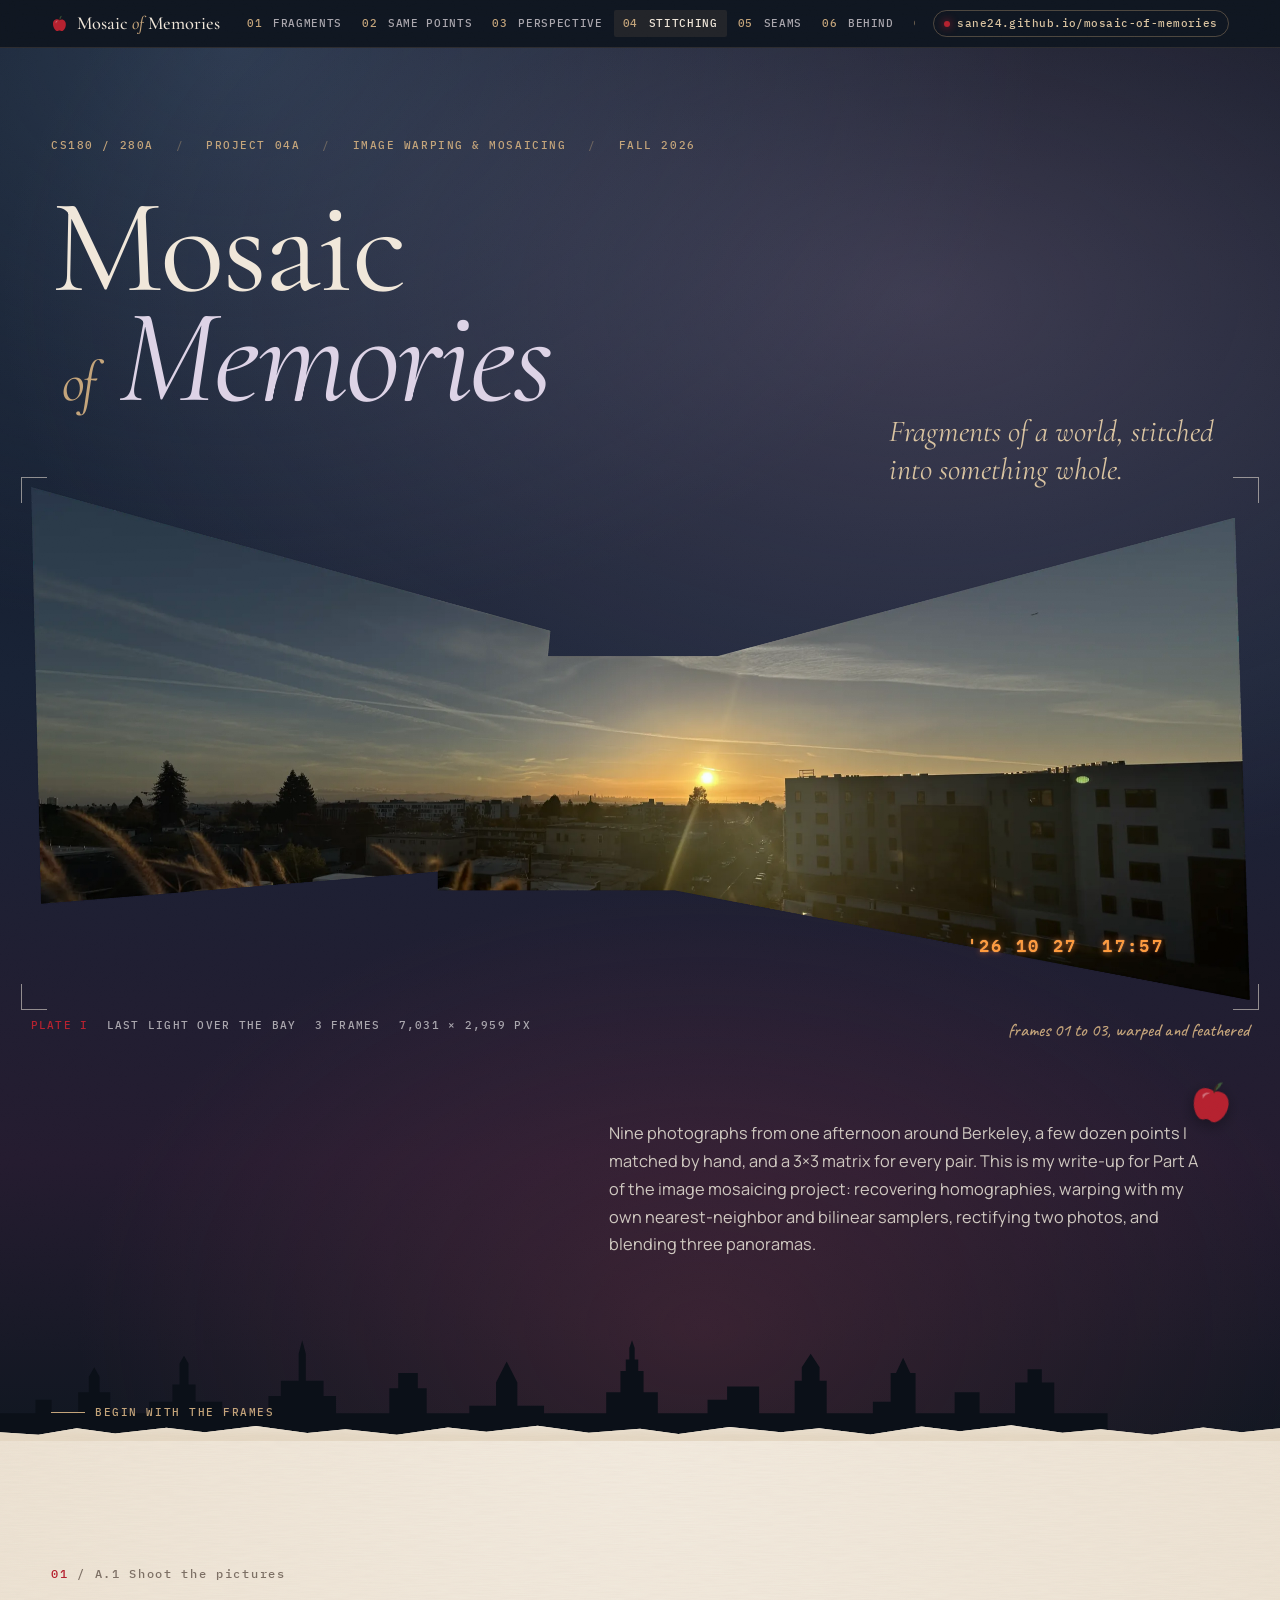
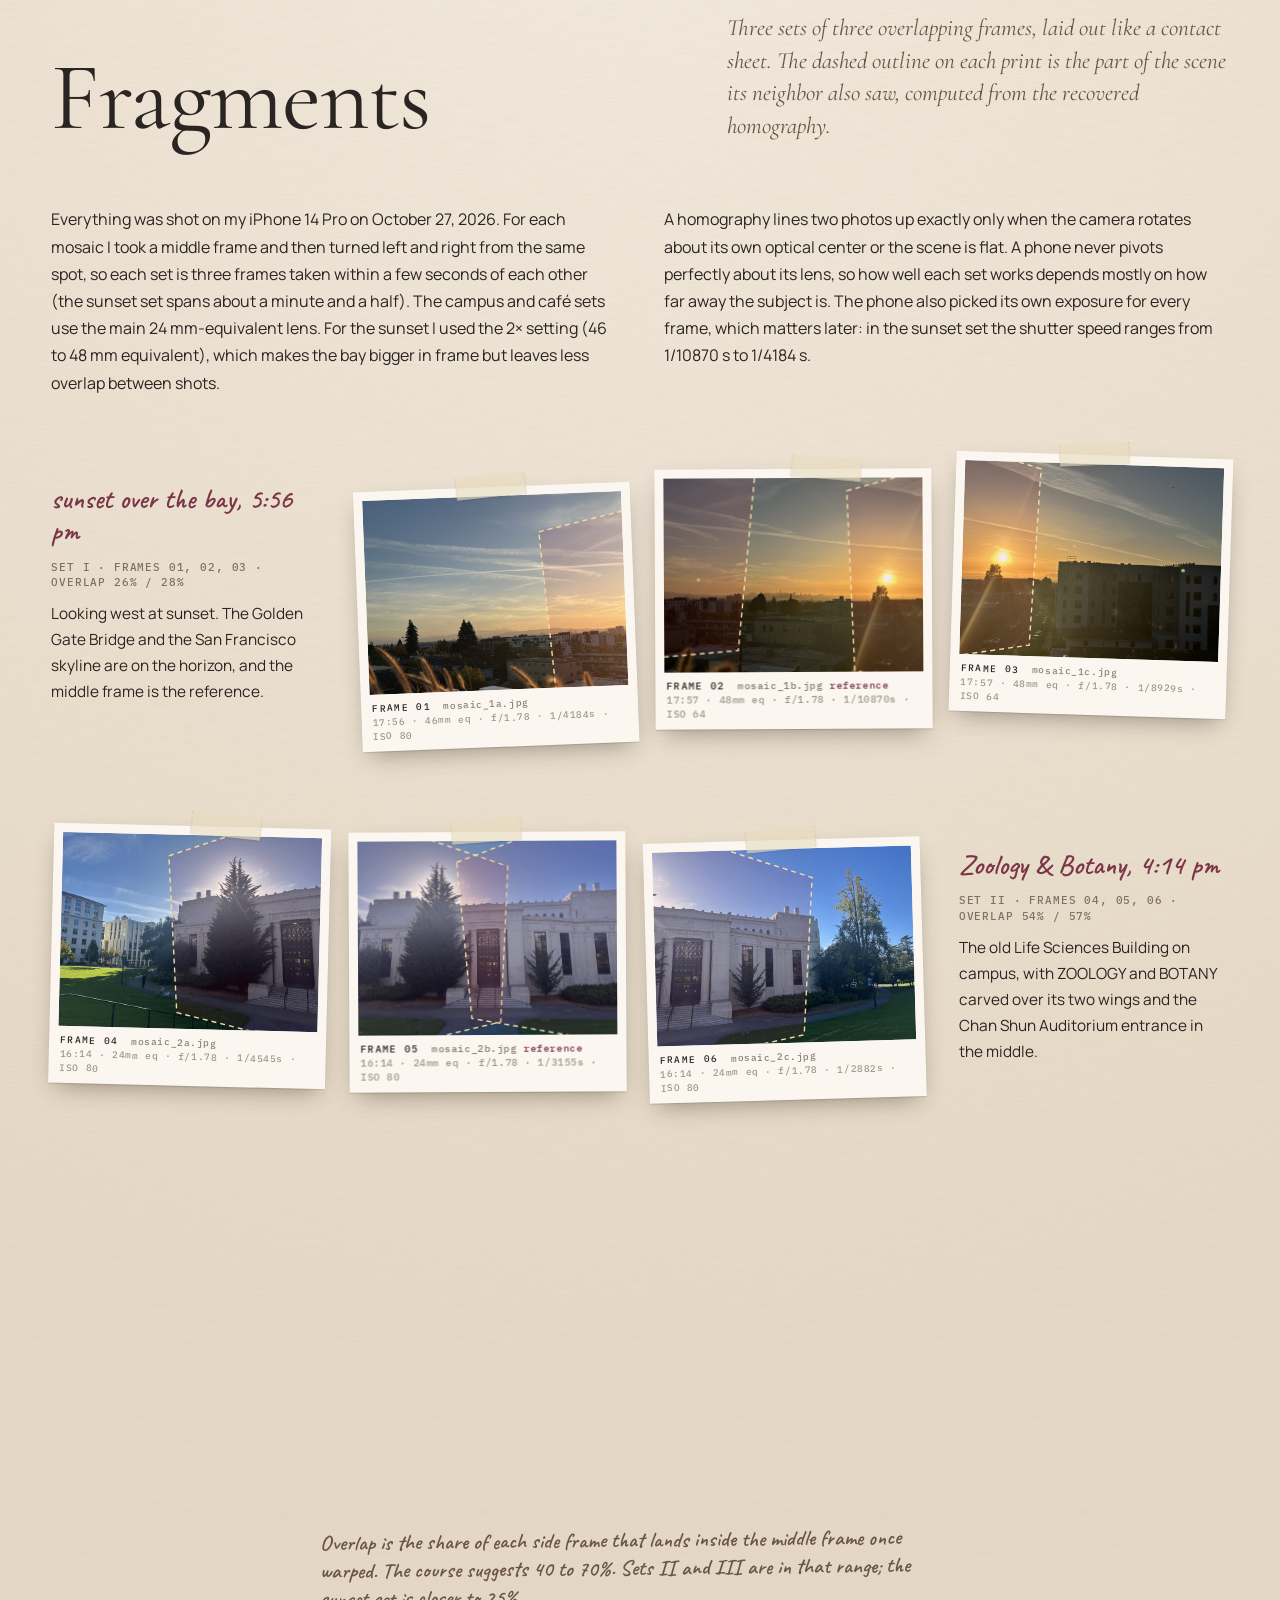
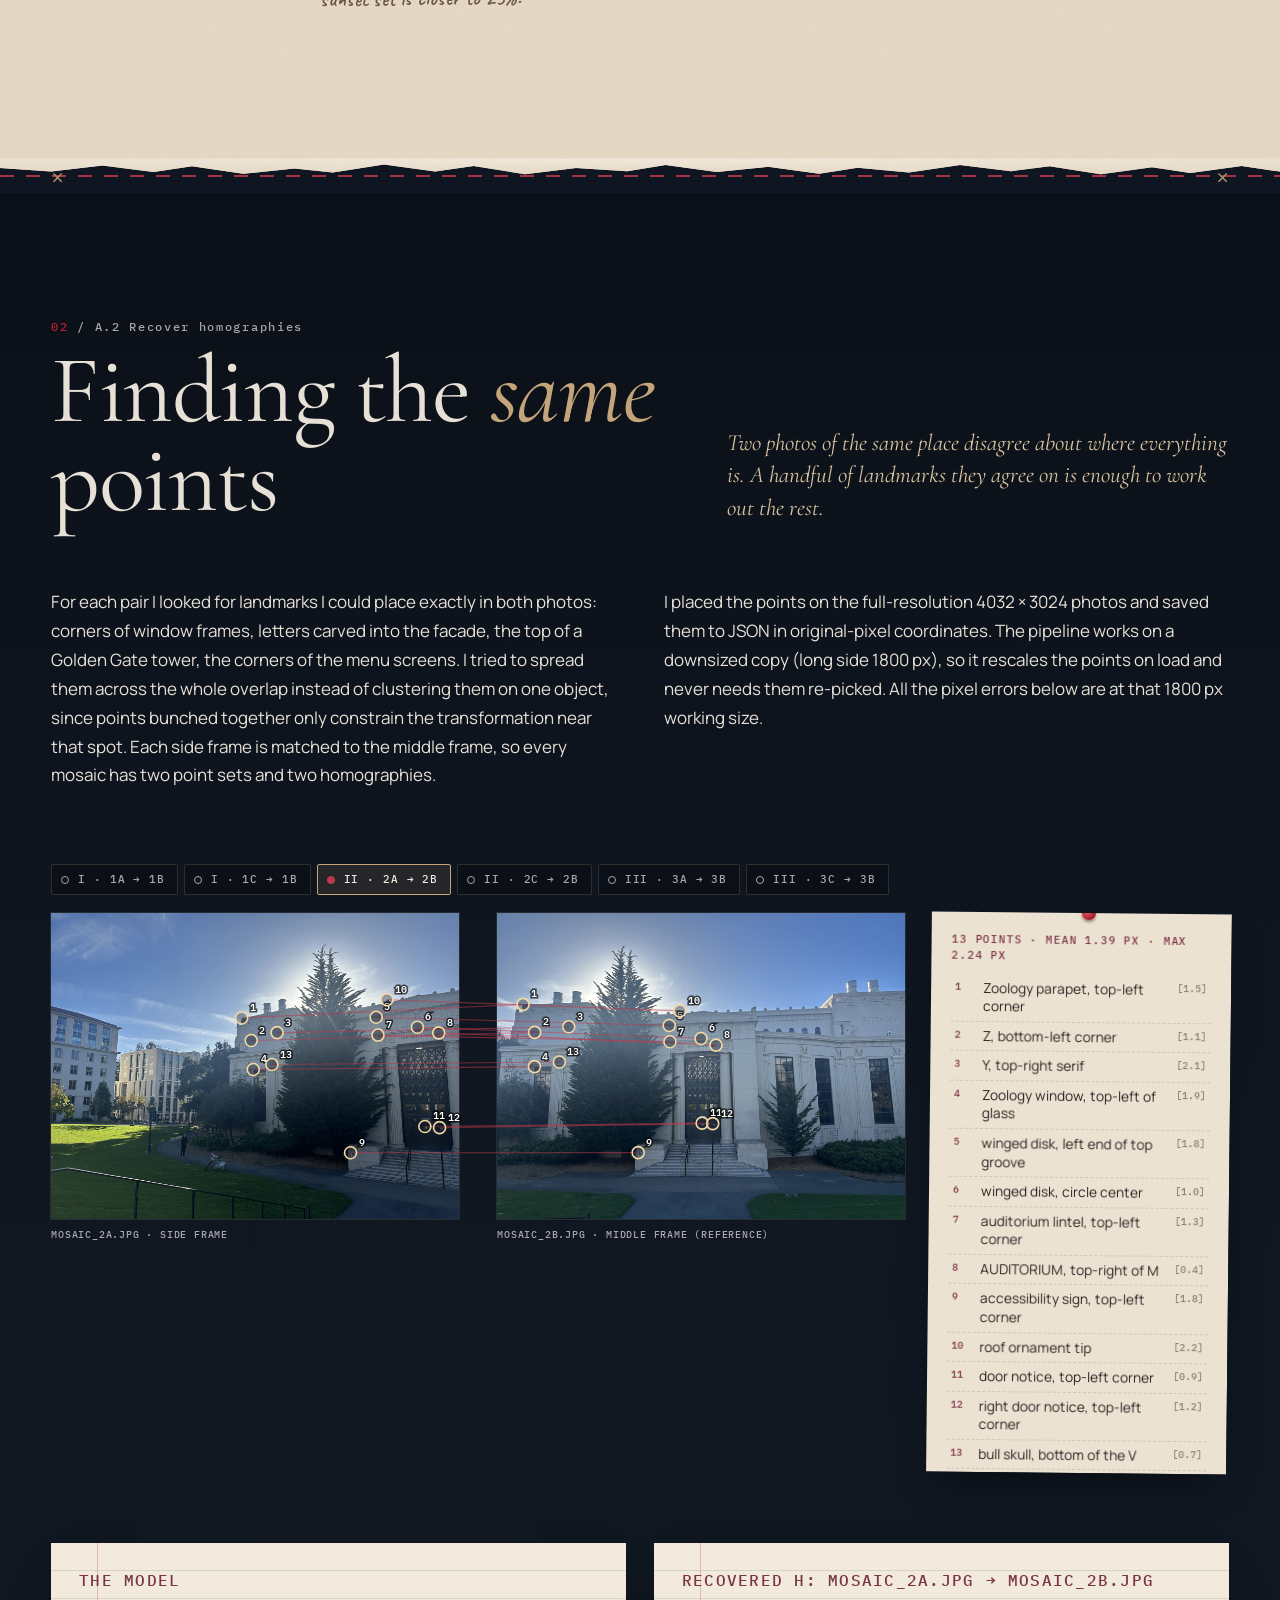
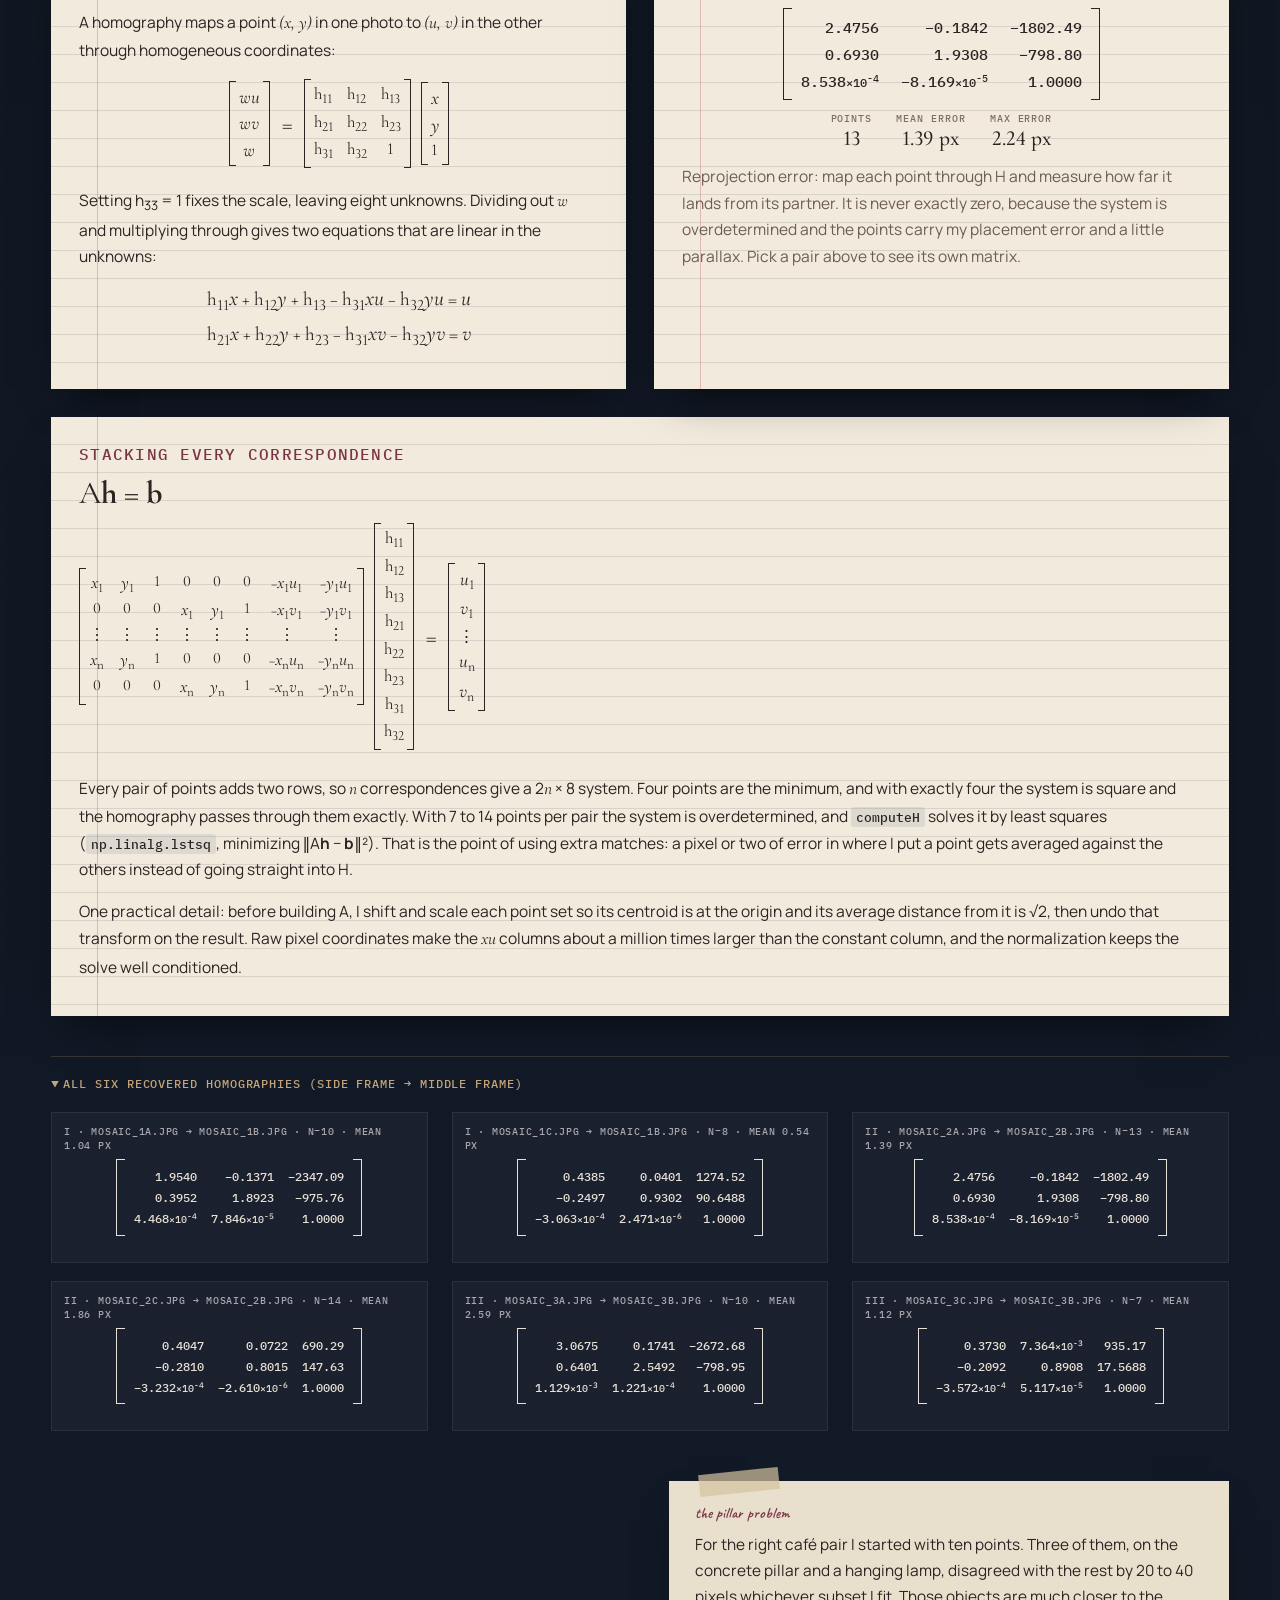
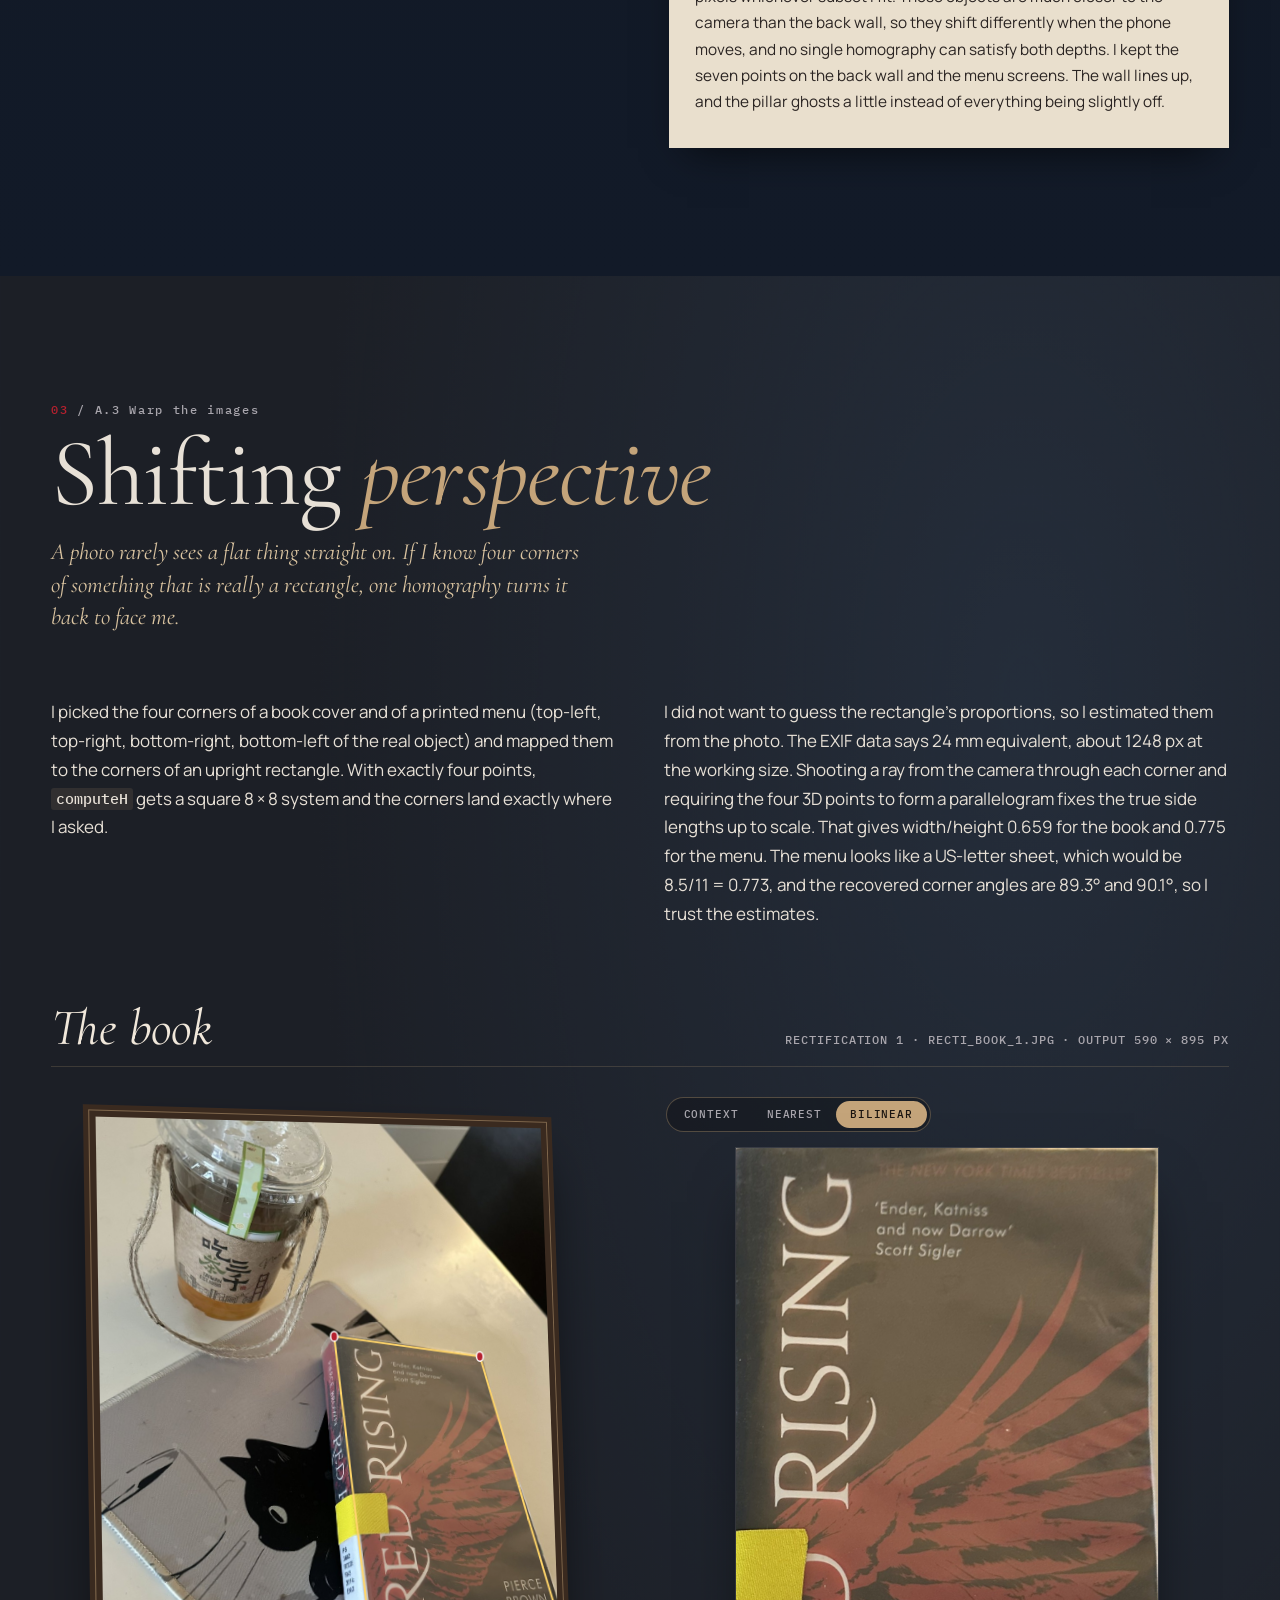
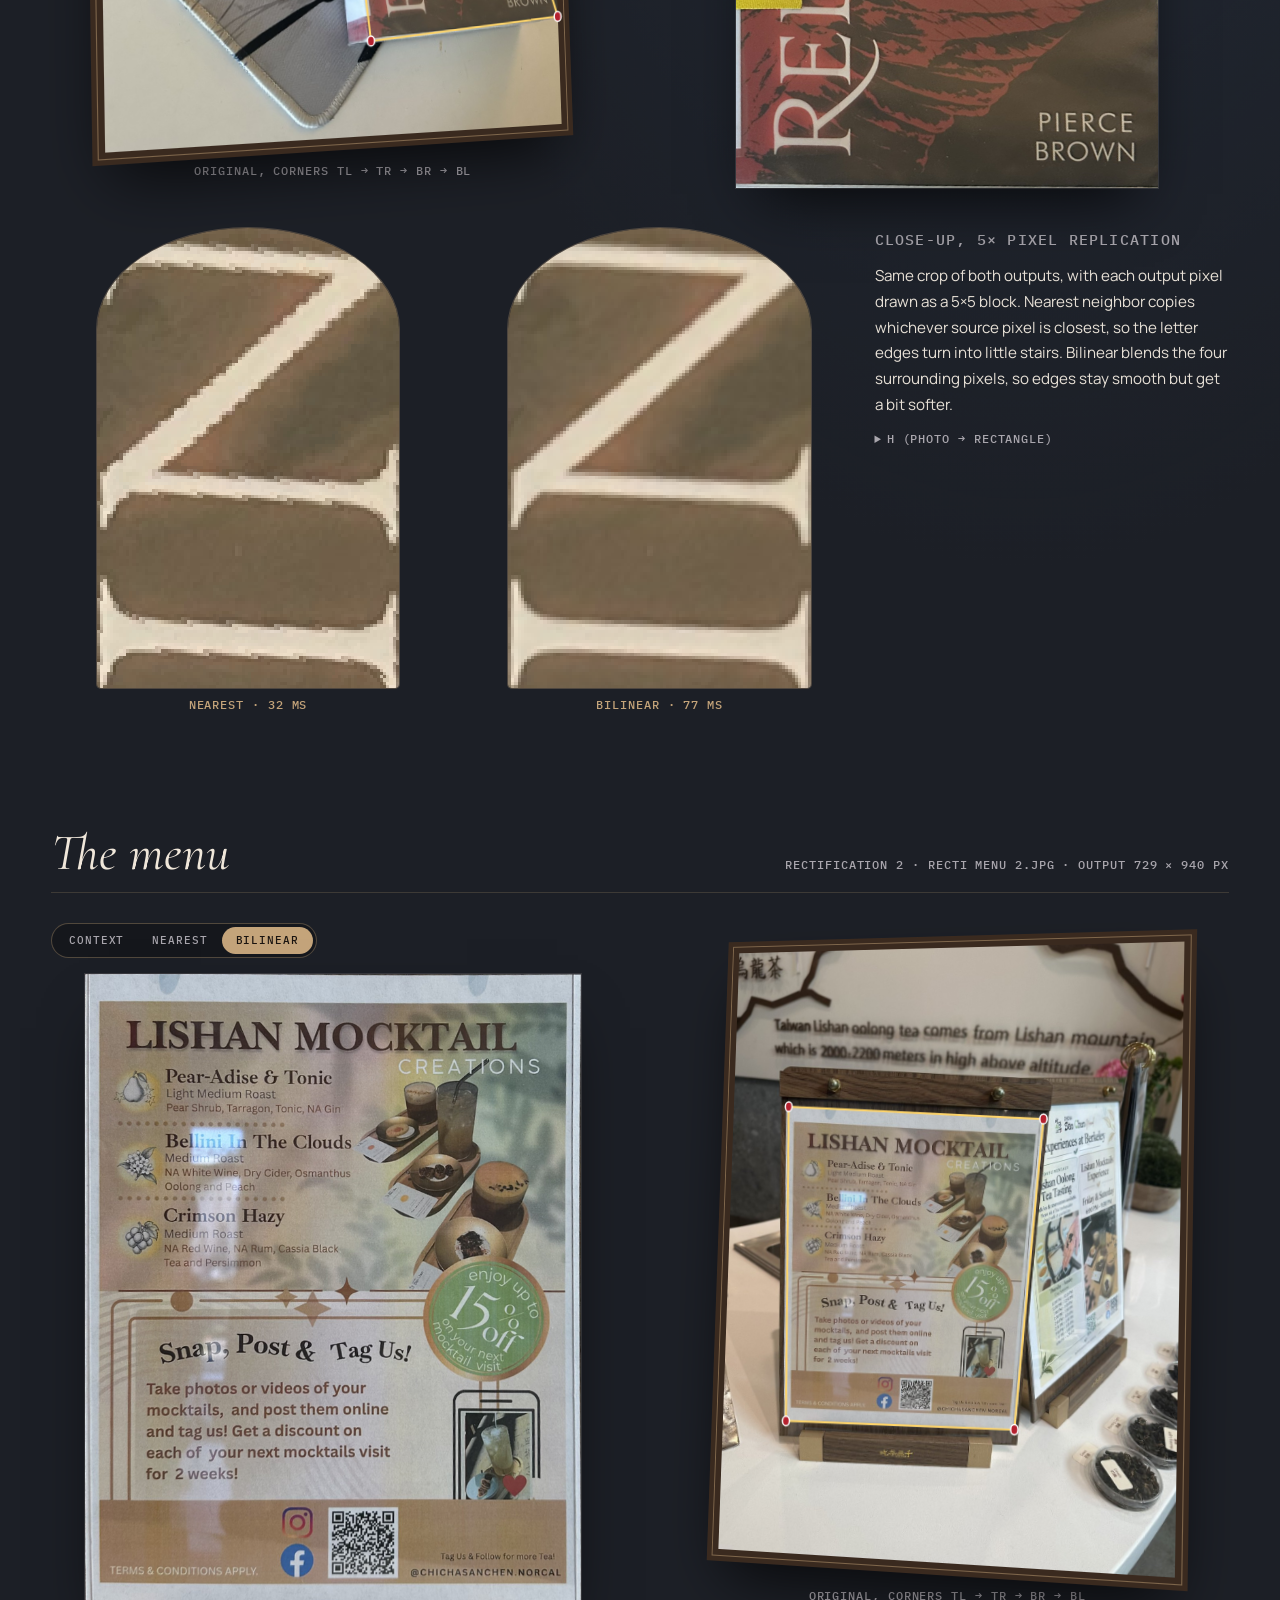
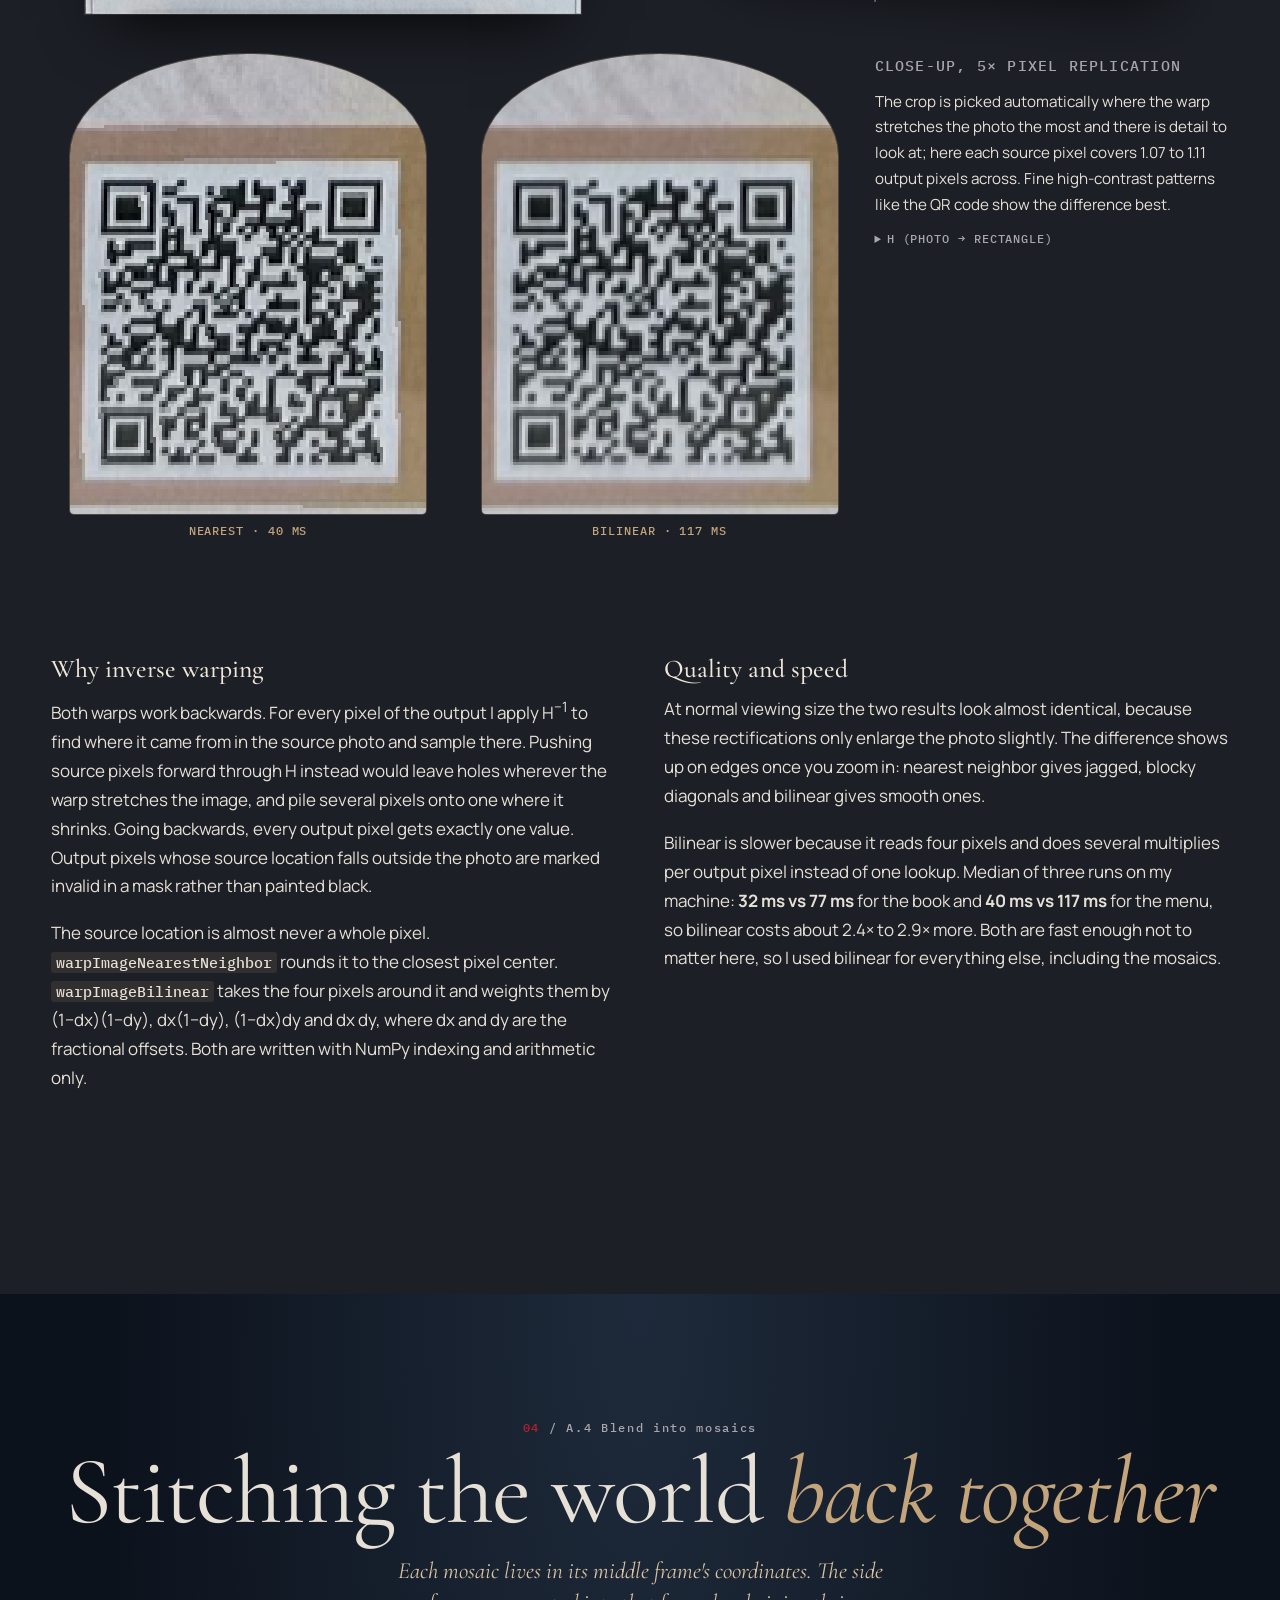
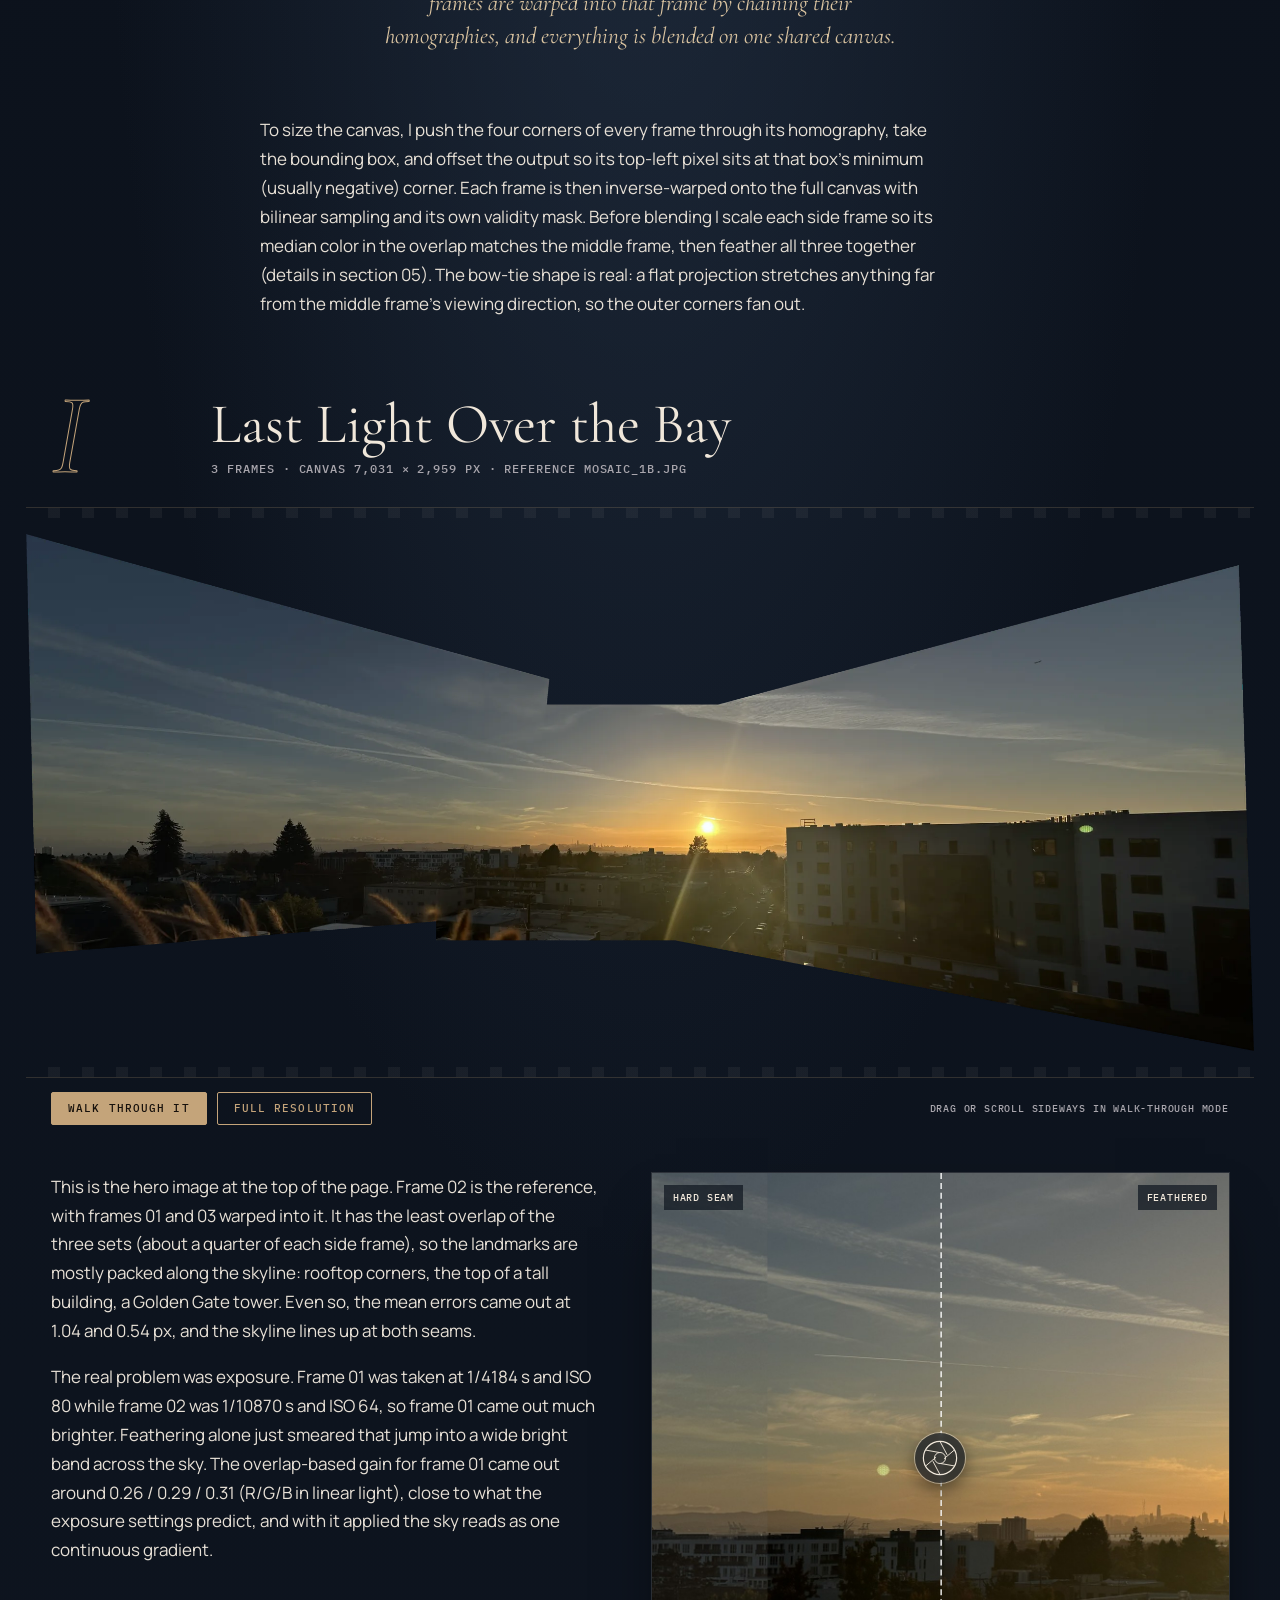
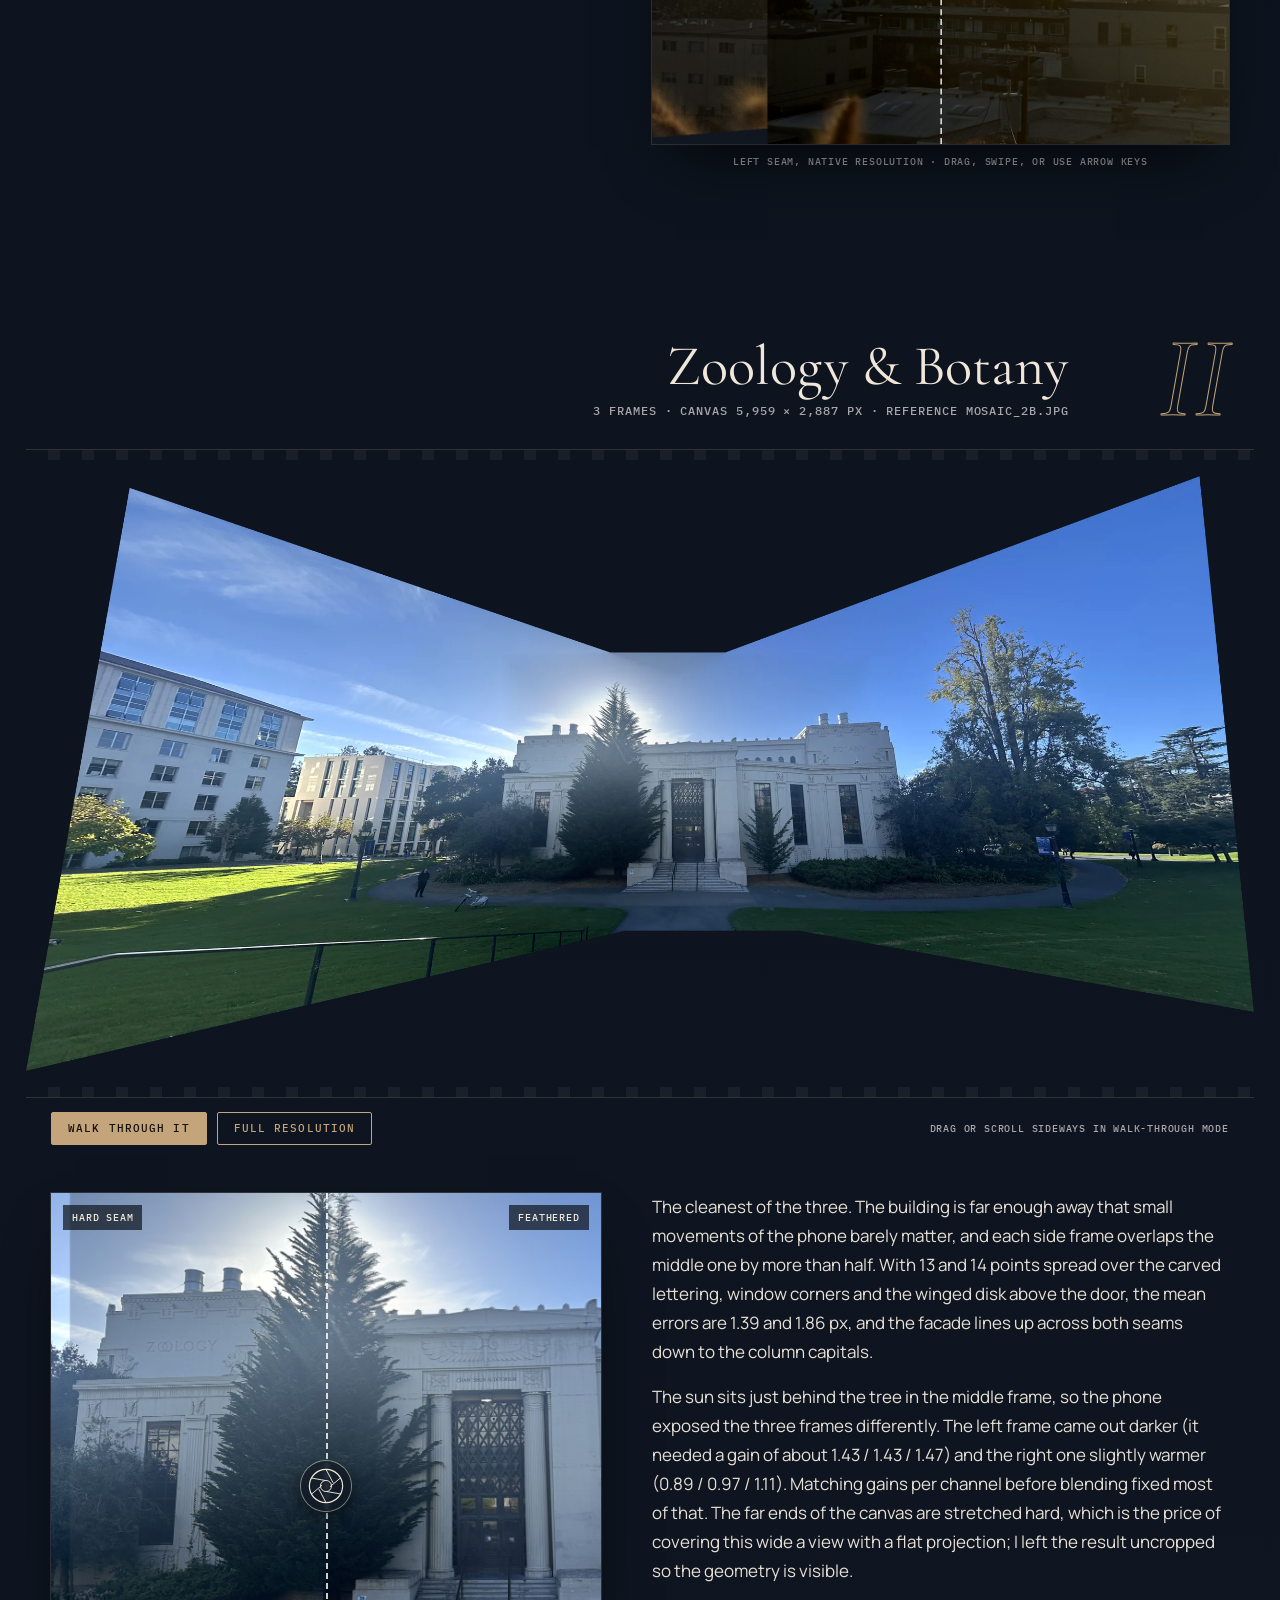
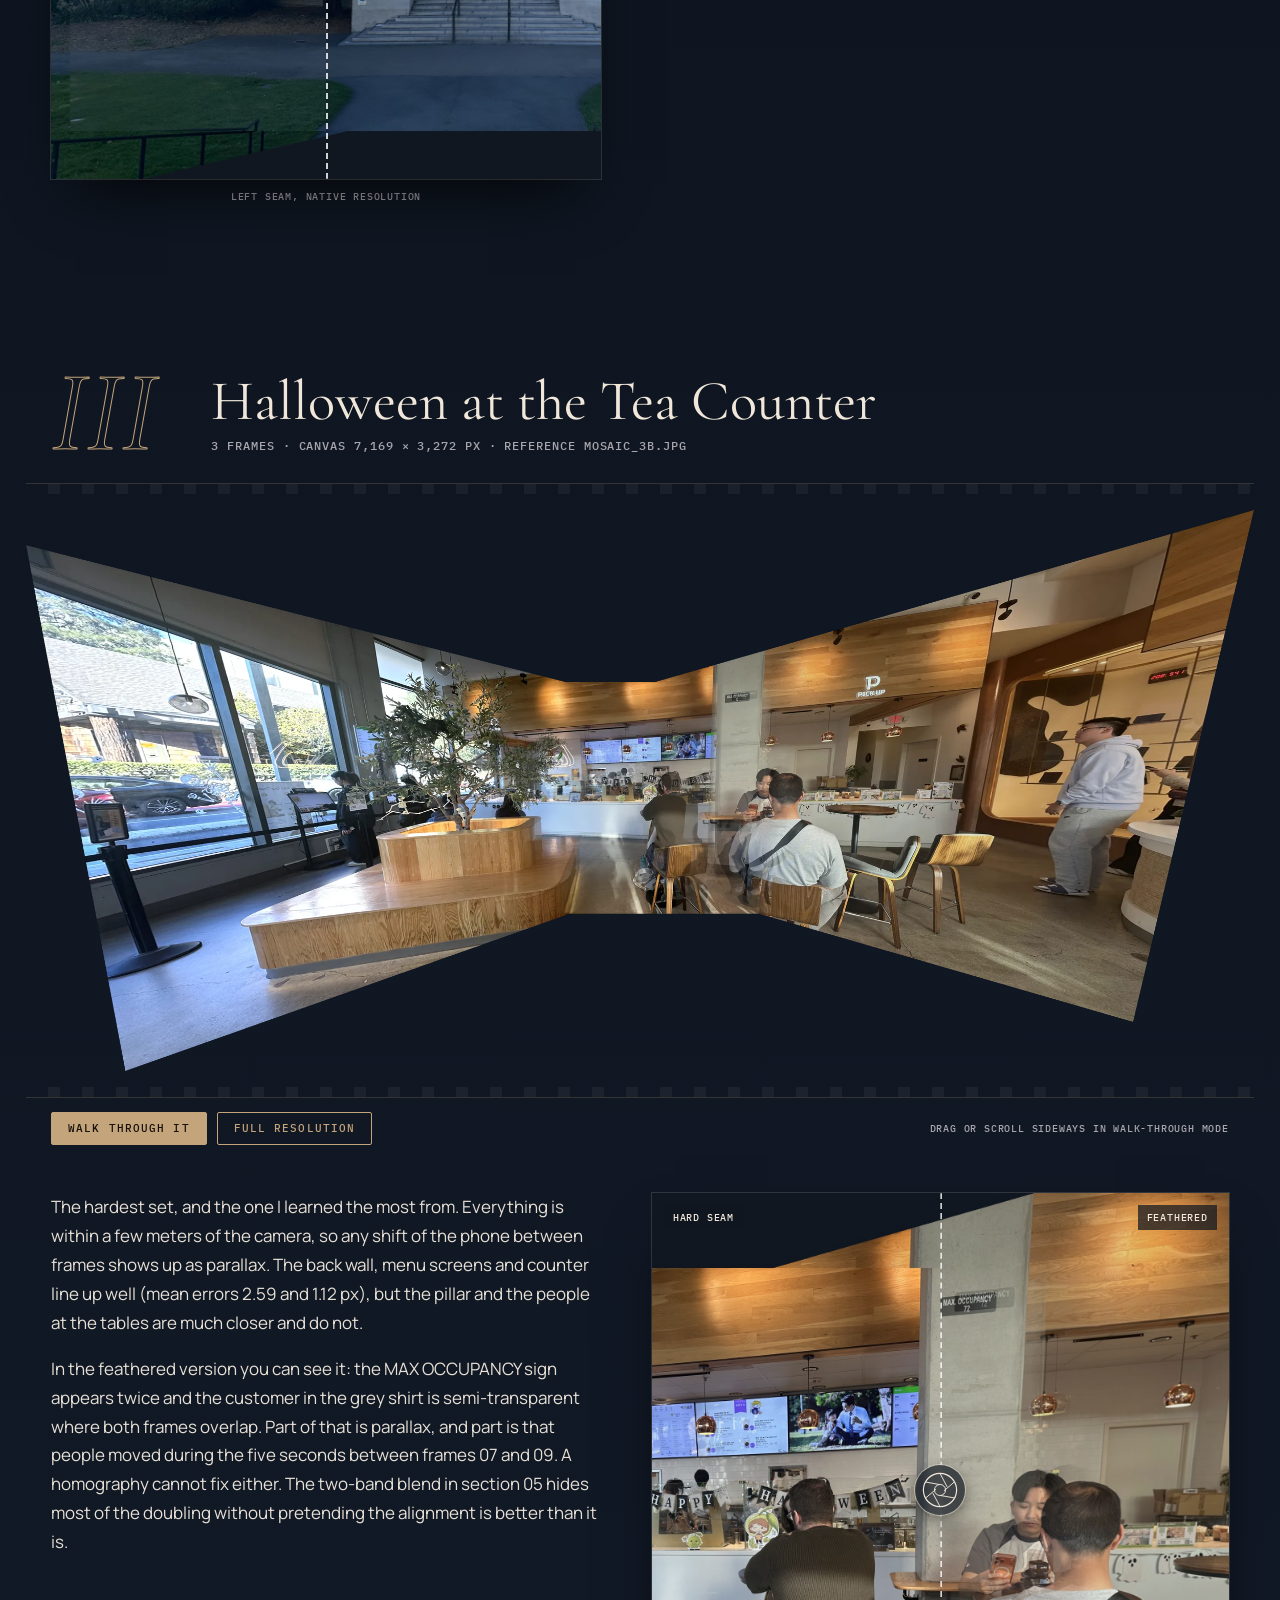
==== docs/index.html @ 20e4053e "build site from results" ====
<!doctype html>
<html lang="en">
<head>
<meta charset="utf-8">
<meta name="viewport" content="width=device-width, initial-scale=1">
<title>Mosaic of Memories</title>
<meta name="description" content="CS180/280A Project 4A: image warping and mosaicing. Manual homographies, inverse warping, perspective rectification and feathered photo mosaics.">
<meta name="color-scheme" content="dark light">
<link rel="canonical" href="https://sane24.github.io/mosaic-of-memories/">
<link rel="icon" href="assets/apple.svg" type="image/svg+xml">
<link rel="preconnect" href="https://fonts.googleapis.com">
<link rel="preconnect" href="https://fonts.gstatic.com" crossorigin>
<link href="https://fonts.googleapis.com/css2?family=Caveat:wght@500;600&family=Cormorant+Garamond:ital,wght@0,400;0,500;0,600;1,400;1,500&family=IBM+Plex+Mono:wght@400;500&family=Manrope:wght@400;500;600&display=swap" rel="stylesheet">
<link rel="stylesheet" href="assets/styles.css">
<script>document.documentElement.classList.add('js')</script>
</head>
<body id="top">

<svg width="0" height="0" class="defs" aria-hidden="true" focusable="false">
  <defs>
    <symbol id="apple" viewBox="0 0 64 64">
      <path d="M33 17c-2-6 1-12 7-14-1 6-3 10-7 14z" fill="#3d5a3a"/>
      <path d="M32 19c-6-4-17-4-22 4-6 10-1 27 7 34 4 4 8 4 11 2 2-1 6-1 8 0 3 2 7 2 11-2 8-7 12-23 6-33-5-8-15-8-21-5z" fill="currentColor"/>
      <path d="M17 27c2-4 6-6 10-5-4 2-7 5-8 10z" fill="#fff" opacity=".35"/>
      <path d="M32 19c0-4 0-7 2-10" stroke="#3b2a1f" stroke-width="2.4" fill="none" stroke-linecap="round"/>
    </symbol>
    <symbol id="aperture" viewBox="0 0 48 48">
      <circle cx="24" cy="24" r="21" fill="none" stroke="currentColor" stroke-width="1.5"/>
      <g fill="none" stroke="currentColor" stroke-width="1.2">
        <path d="M24 3 L33 20"/><path d="M42 14 L29 25"/><path d="M42 34 L25 31"/>
        <path d="M24 45 L15 28"/><path d="M6 34 L19 23"/><path d="M6 14 L23 17"/>
      </g>
      <circle cx="24" cy="24" r="7" fill="none" stroke="currentColor" stroke-width="1.2"/>
    </symbol>
    <symbol id="mask" viewBox="0 0 200 90">
      <path d="M100 30c-14-18-48-28-80-22C6 11 0 24 2 38c3 22 22 42 46 46 22 4 36-6 46-22 2-3 10-3 12 0 10 16 24 26 46 22 24-4 43-24 46-46 2-14-4-27-18-30-32-6-66 4-80 22z" fill="currentColor"/>
    </symbol>
  </defs>
</svg>

<a class="skip" href="#fragments">Skip to the project</a>

<header class="topbar">
  <a class="brand" href="#top" aria-label="Mosaic of Memories, back to top">
    <svg class="brand__apple" aria-hidden="true"><use href="#apple"/></svg>
    <span>Mosaic <i>of</i> Memories</span>
  </a>
  <nav class="topnav" aria-label="Sections">
    <a href="#fragments"><b>01</b> Fragments</a>
    <a href="#points"><b>02</b> Same points</a>
    <a href="#perspective"><b>03</b> Perspective</a>
    <a href="#stitching"><b>04</b> Stitching</a>
    <a href="#seams"><b>05</b> Seams</a>
    <a href="#behind"><b>06</b> Behind</a>
    <a href="#gallery"><b>07</b> Gallery</a>
  </nav>
  <a class="permalink" href="https://sane24.github.io/mosaic-of-memories/"><span class="permalink__dot" aria-hidden="true"></span>sane24.github.io/mosaic-of-memories</a>
</header>

<main id="part-a" data-part="a">

<!-- ===================================================== 00 · OPENING -->
<section class="hero" aria-labelledby="title">
  <div class="hero__sky" aria-hidden="true"></div>
  <div class="hero__meta">
    <span>CS180 / 280A</span><span>Project 04A</span><span>Image Warping &amp; Mosaicing</span><span>Fall 2026</span>
  </div>
  <p class="print-url">Website: <a href="https://sane24.github.io/mosaic-of-memories/">https://sane24.github.io/mosaic-of-memories/</a></p>

  <h1 id="title" class="hero__title">
    <span class="w1">Mosaic</span>
    <span class="w2"><i>of</i></span>
    <span class="w3">Memories</span>
  </h1>
  <p class="hero__sub">Fragments of a world, stitched into something whole.</p>

  <figure class="hero__plate" style="--ar: 2.3761">
    <div class="plate" data-parallax="0.6">
      <img class="plate__layer l1" src="assets/img/mosaic1_warped1.webp" alt="" aria-hidden="true">
      <img class="plate__layer l3" src="assets/img/mosaic1_warped3.webp" alt="" aria-hidden="true">
      <img class="plate__layer l2" src="assets/img/mosaic1_warped2.webp" alt="" aria-hidden="true">
      <img class="plate__final" src="assets/img/mosaic1_feathered_2400.webp" alt="Three sunset photographs over the bay stitched into one wide panorama; the outer frames fan out into a bow-tie shape.">
      <span class="datestamp" aria-hidden="true">'26 10 27 &nbsp;17:57</span><span class="vf vf--tl"></span><span class="vf vf--tr"></span><span class="vf vf--bl"></span><span class="vf vf--br"></span>
    </div>
    <figcaption class="hero__cap">
      <span>Plate I</span><span>Last Light Over the Bay</span><span>3 frames</span><span>7,031 &times; 2,959 px</span><span>frames 01 to 03, warped and feathered</span>
    </figcaption>
  </figure>

  <div class="hero__intro">
    <p>Nine photographs from one afternoon around Berkeley, a few dozen points I matched by hand, and a 3&times;3 matrix for every pair. This is my write-up for Part A of the image mosaicing project: recovering homographies, warping with my own nearest-neighbor and bilinear samplers, rectifying two photos, and blending three panoramas.</p>
    <svg class="sticker sticker--apple" aria-hidden="true"><use href="#apple"/></svg>
  </div>

  <svg class="skyline" viewBox="0 0 1440 120" preserveAspectRatio="none" aria-hidden="true">
    <path d="M0 120V92h40v-14h18v14h30V70h12V54l6-10 6 10v16h12v22h44V80h26V62h8V40l5-8 5 8v22h8v18h30v12h52V74h14V58h20V30l4-14 4 14v28h20v16h14v18h60V66h10V50h22v16h10v26h48V84h30V60l12-22 12 22v24h30v8h70V70h16V48h6V36h4V24l3-8 3 8v12h4v12h6v22h16v22h56V78h22V64h36v28h40V58h8V44l10-14 10 14v14h8v34h52V80h20V50h6l8-16 8 16h6v42h44V70h28v22h40V60h14V46h16v14h14v32h60v28z" fill="currentColor"/>
  </svg>
  <a class="hero__scroll" href="#fragments">Begin with the frames</a>
</section>

<!-- ===================================================== 01 · FRAGMENTS -->
<section id="fragments" class="sheet sheet--paper" aria-labelledby="h-fragments">
  <div class="sheet__edge sheet__edge--top" aria-hidden="true"></div>
  <header class="sec-head sec-head--split">
    <p class="sec-num">01 <span>/ A.1 Shoot the pictures</span></p>
    <h2 id="h-fragments">Fragments</h2>
    <p class="sec-lede">Three sets of three overlapping frames, laid out like a contact sheet. The dashed outline on each print is the part of the scene its neighbor also saw, computed from the recovered homography.</p>
  </header>

  <div class="capture-notes">
    <p>Everything was shot on my iPhone 14 Pro on October 27, 2026. For each mosaic I took a middle frame and then turned left and right from the same spot, so each set is three frames taken within a few seconds of each other (the sunset set spans about a minute and a half). The campus and caf&eacute; sets use the main 24&nbsp;mm-equivalent lens. For the sunset I used the 2&times; setting (46 to 48&nbsp;mm equivalent), which makes the bay bigger in frame but leaves less overlap between shots.</p>
    <p>A homography lines two photos up exactly only when the camera rotates about its own optical center or the scene is flat. A phone never pivots perfectly about its lens, so how well each set works depends mostly on how far away the subject is. The phone also picked its own exposure for every frame, which matters later: in the sunset set the shutter speed ranges from 1/10870&nbsp;s to 1/4184&nbsp;s.</p>
  </div>

  <div class="contact">
    <article class="strip strip--1" aria-label="Set I, frames 01 to 03">
      <div class="strip__label">
        <p class="hand">sunset over the bay, 5:56 pm</p>
        <p class="mono">SET I &middot; FRAMES 01, 02, 03 &middot; overlap 26% / 28%</p>
        <p>Looking west at sunset. The Golden Gate Bridge and the San Francisco skyline are on the horizon, and the middle frame is the reference.</p>
      </div>
      <div class="strip__prints">
        <figure class="print print--tilt-l" data-frame="0:0"><span class="tape"></span><div class="print__img"><img src="assets/img/mosaic1_frame1.jpg" alt="Frame 01: sunset sky over rooftops, with tall grass in the foreground on the left." loading="lazy"></div><figcaption><b>FRAME 01</b> mosaic_1a.jpg<br><span>17:56 &middot; 46mm eq &middot; f/1.78 &middot; 1/4184s &middot; ISO 80</span></figcaption></figure>
        <figure class="print print--ref" data-frame="0:1"><span class="tape tape--r"></span><div class="print__img"><img src="assets/img/mosaic1_frame2.jpg" alt="Frame 02: the sun low over the bay, with the San Francisco skyline on the horizon." loading="lazy"></div><figcaption><b>FRAME 02</b> mosaic_1b.jpg <em>reference</em><br><span>17:57 &middot; 48mm eq &middot; f/1.78 &middot; 1/10870s &middot; ISO 64</span></figcaption></figure>
        <figure class="print print--tilt-r" data-frame="0:2"><span class="tape"></span><div class="print__img"><img src="assets/img/mosaic1_frame3.jpg" alt="Frame 03: the sun and the Golden Gate Bridge, with an apartment building on the right." loading="lazy"></div><figcaption><b>FRAME 03</b> mosaic_1c.jpg<br><span>17:57 &middot; 48mm eq &middot; f/1.78 &middot; 1/8929s &middot; ISO 64</span></figcaption></figure>
      </div>
    </article>

    <article class="strip strip--2" aria-label="Set II, frames 04 to 06">
      <div class="strip__label">
        <p class="hand">Zoology &amp; Botany, 4:14 pm</p>
        <p class="mono">SET II &middot; FRAMES 04, 05, 06 &middot; overlap 54% / 57%</p>
        <p>The old Life Sciences Building on campus, with ZOOLOGY and BOTANY carved over its two wings and the Chan Shun Auditorium entrance in the middle.</p>
      </div>
      <div class="strip__prints">
        <figure class="print print--tilt-r" data-frame="1:0"><span class="tape tape--r"></span><div class="print__img"><img src="assets/img/mosaic2_frame1.jpg" alt="Frame 04: lawn and modern buildings, with the left wing of the Zoology building at the edge." loading="lazy"></div><figcaption><b>FRAME 04</b> mosaic_2a.jpg<br><span>16:14 &middot; 24mm eq &middot; f/1.78 &middot; 1/4545s &middot; ISO 80</span></figcaption></figure>
        <figure class="print print--ref" data-frame="1:1"><span class="tape"></span><div class="print__img"><img src="assets/img/mosaic2_frame2.jpg" alt="Frame 05: the white facade with Chan Shun Auditorium doors, steps and a tall evergreen in front." loading="lazy"></div><figcaption><b>FRAME 05</b> mosaic_2b.jpg <em>reference</em><br><span>16:14 &middot; 24mm eq &middot; f/1.78 &middot; 1/3155s &middot; ISO 80</span></figcaption></figure>
        <figure class="print print--tilt-l" data-frame="1:2"><span class="tape"></span><div class="print__img"><img src="assets/img/mosaic2_frame3.jpg" alt="Frame 06: the Botany wing with tall windows, trees and lawn on the right." loading="lazy"></div><figcaption><b>FRAME 06</b> mosaic_2c.jpg<br><span>16:14 &middot; 24mm eq &middot; f/1.78 &middot; 1/2882s &middot; ISO 80</span></figcaption></figure>
      </div>
    </article>

    <article class="strip strip--3" aria-label="Set III, frames 07 to 09">
      <div class="strip__label">
        <p class="hand">tea counter, Halloween week, 4:25 pm</p>
        <p class="mono">SET III &middot; FRAMES 07, 08, 09 &middot; overlap 52% / 47%</p>
        <p>Inside Chicha San Chen. Menu screens, a HAPPY HALLOWEEN banner, a concrete pillar, and people a few meters away who kept moving between shots.</p>
      </div>
      <div class="strip__prints">
        <figure class="print print--tilt-l" data-frame="2:0"><span class="tape"></span><div class="print__img"><img src="assets/img/mosaic3_frame1.jpg" alt="Frame 07: window wall, a wooden planter with an olive tree, and the order counter." loading="lazy"></div><figcaption><b>FRAME 07</b> mosaic_3a.jpg<br><span>16:25 &middot; 24mm eq &middot; f/1.78 &middot; 1/130s &middot; ISO 64</span></figcaption></figure>
        <figure class="print print--ref" data-frame="2:1"><span class="tape tape--r"></span><div class="print__img"><img src="assets/img/mosaic3_frame2.jpg" alt="Frame 08: the counter with menu screens, the HAPPY banner and a seated customer." loading="lazy"></div><figcaption><b>FRAME 08</b> mosaic_3b.jpg <em>reference</em><br><span>16:25 &middot; 24mm eq &middot; f/1.78 &middot; 1/120s &middot; ISO 80</span></figcaption></figure>
        <figure class="print print--tilt-r" data-frame="2:2"><span class="tape"></span><div class="print__img"><img src="assets/img/mosaic3_frame3.jpg" alt="Frame 09: the concrete pillar with a MAX OCCUPANCY sign, tables and the pick-up area." loading="lazy"></div><figcaption><b>FRAME 09</b> mosaic_3c.jpg<br><span>16:25 &middot; 24mm eq &middot; f/1.78 &middot; 1/120s &middot; ISO 80</span></figcaption></figure>
      </div>
    </article>
  </div>
  <p class="aside-note">Overlap is the share of each side frame that lands inside the middle frame once warped. The course suggests 40 to 70%. Sets II and III are in that range; the sunset set is closer to 25%.</p>
  <div class="sheet__edge sheet__edge--bottom" aria-hidden="true"></div>
</section>

<div class="stitch-rule" aria-hidden="true"></div>

<!-- ===================================================== 02 · SAME POINTS -->
<section id="points" class="sheet sheet--night" aria-labelledby="h-points">
  <header class="sec-head sec-head--split">
    <p class="sec-num">02 <span>/ A.2 Recover homographies</span></p>
    <h2 id="h-points">Finding the <i>same</i> points</h2>
    <p class="sec-lede">Two photos of the same place disagree about where everything is. A handful of landmarks they agree on is enough to work out the rest.</p>
  </header>

  <div class="prose prose--two">
    <p>For each pair I looked for landmarks I could place exactly in both photos: corners of window frames, letters carved into the facade, the top of a Golden Gate tower, the corners of the menu screens. I tried to spread them across the whole overlap instead of clustering them on one object, since points bunched together only constrain the transformation near that spot. Each side frame is matched to the middle frame, so every mosaic has two point sets and two homographies.</p>
    <p>I placed the points on the full-resolution 4032&nbsp;&times;&nbsp;3024 photos and saved them to JSON in original-pixel coordinates. The pipeline works on a downsized copy (long side 1800&nbsp;px), so it rescales the points on load and never needs them re-picked. All the pixel errors below are at that 1800&nbsp;px working size.</p>
  </div>

  <div class="threads" data-threads>
    <div class="threads__tabs" role="tablist" aria-label="Choose a photo pair"></div>
    <div class="threads__board">
      <div class="threads__stage">
        <div class="threads__pair">
          <figure class="threads__img"><img alt="" data-side="a"><figcaption class="mono" data-cap="a"></figcaption></figure>
          <figure class="threads__img"><img alt="" data-side="b"><figcaption class="mono" data-cap="b"></figcaption></figure>
        </div>
        <svg class="threads__svg" aria-hidden="true"></svg>
      </div>
      <aside class="threads__card">
        <p class="mono threads__stat" data-stat></p>
        <ol class="threads__legend" data-legend></ol>
        <p class="threads__hint">Hover or focus a landmark to follow its thread. Numbers in brackets are the leftover error for that point, in pixels.</p>
      </aside>
    </div>
    <p class="live-only">Interactive on the live site. The printed version shows the saved correspondence figures below.</p>
  </div>

  <div class="static-figs">
    <figure><img src="assets/img/mosaic1_corr_12.jpg" alt="Correspondences between mosaic_1a.jpg and mosaic_1b.jpg, numbered in matching order." loading="lazy"><figcaption>mosaic_1a.jpg &rarr; mosaic_1b.jpg: 10 points, mean error 1.04 px</figcaption></figure>
    <figure><img src="assets/img/mosaic1_corr_32.jpg" alt="Correspondences between mosaic_1c.jpg and mosaic_1b.jpg." loading="lazy"><figcaption>mosaic_1c.jpg &rarr; mosaic_1b.jpg: 8 points, mean error 0.54 px</figcaption></figure>
    <figure><img src="assets/img/mosaic2_corr_12.jpg" alt="Correspondences between mosaic_2a.jpg and mosaic_2b.jpg." loading="lazy"><figcaption>mosaic_2a.jpg &rarr; mosaic_2b.jpg: 13 points, mean error 1.39 px</figcaption></figure>
    <figure><img src="assets/img/mosaic2_corr_32.jpg" alt="Correspondences between mosaic_2c.jpg and mosaic_2b.jpg." loading="lazy"><figcaption>mosaic_2c.jpg &rarr; mosaic_2b.jpg: 14 points, mean error 1.86 px</figcaption></figure>
    <figure><img src="assets/img/mosaic3_corr_12.jpg" alt="Correspondences between mosaic_3a.jpg and mosaic_3b.jpg." loading="lazy"><figcaption>mosaic_3a.jpg &rarr; mosaic_3b.jpg: 10 points, mean error 2.59 px</figcaption></figure>
    <figure><img src="assets/img/mosaic3_corr_32.jpg" alt="Correspondences between mosaic_3c.jpg and mosaic_3b.jpg." loading="lazy"><figcaption>mosaic_3c.jpg &rarr; mosaic_3b.jpg: 7 points, mean error 1.12 px</figcaption></figure>
  </div>

  <div class="math">
    <div class="math__card index-card">
      <p class="mono card-label">the model</p>
      <p>A homography maps a point <var>(x,&nbsp;y)</var> in one photo to <var>(u,&nbsp;v)</var> in the other through homogeneous coordinates:</p>
      <div class="eq">
        <span class="bm bm--col"><span><var>w</var><var>u</var></span><span><var>w</var><var>v</var></span><span><var>w</var></span></span>
        <span class="op">=</span>
        <span class="bm bm--3"><span>h<sub>11</sub></span><span>h<sub>12</sub></span><span>h<sub>13</sub></span><span>h<sub>21</sub></span><span>h<sub>22</sub></span><span>h<sub>23</sub></span><span>h<sub>31</sub></span><span>h<sub>32</sub></span><span>1</span></span>
        <span class="bm bm--col"><span><var>x</var></span><span><var>y</var></span><span>1</span></span>
      </div>
      <p>Setting h<sub>33</sub>&nbsp;=&nbsp;1 fixes the scale, leaving eight unknowns. Dividing out <var>w</var> and multiplying through gives two equations that are linear in the unknowns:</p>
      <div class="eq eq--lines">
        <span>h<sub>11</sub><var>x</var> + h<sub>12</sub><var>y</var> + h<sub>13</sub> &minus; h<sub>31</sub><var>x</var><var>u</var> &minus; h<sub>32</sub><var>y</var><var>u</var> = <var>u</var></span>
        <span>h<sub>21</sub><var>x</var> + h<sub>22</sub><var>y</var> + h<sub>23</sub> &minus; h<sub>31</sub><var>x</var><var>v</var> &minus; h<sub>32</sub><var>y</var><var>v</var> = <var>v</var></span>
      </div>
    </div>

    <div class="math__card math__card--wide index-card">
      <p class="mono card-label">stacking every correspondence</p><p class="card-title">A<b>h</b> = <b>b</b></p>
      <div class="eq eq--scroll">
        <span class="bm bm--8">
          <span><var>x</var><sub>1</sub></span><span><var>y</var><sub>1</sub></span><span>1</span><span>0</span><span>0</span><span>0</span><span>&minus;<var>x</var><sub>1</sub><var>u</var><sub>1</sub></span><span>&minus;<var>y</var><sub>1</sub><var>u</var><sub>1</sub></span>
          <span>0</span><span>0</span><span>0</span><span><var>x</var><sub>1</sub></span><span><var>y</var><sub>1</sub></span><span>1</span><span>&minus;<var>x</var><sub>1</sub><var>v</var><sub>1</sub></span><span>&minus;<var>y</var><sub>1</sub><var>v</var><sub>1</sub></span>
          <span>&#8942;</span><span>&#8942;</span><span>&#8942;</span><span>&#8942;</span><span>&#8942;</span><span>&#8942;</span><span>&#8942;</span><span>&#8942;</span>
          <span><var>x</var><sub>n</sub></span><span><var>y</var><sub>n</sub></span><span>1</span><span>0</span><span>0</span><span>0</span><span>&minus;<var>x</var><sub>n</sub><var>u</var><sub>n</sub></span><span>&minus;<var>y</var><sub>n</sub><var>u</var><sub>n</sub></span>
          <span>0</span><span>0</span><span>0</span><span><var>x</var><sub>n</sub></span><span><var>y</var><sub>n</sub></span><span>1</span><span>&minus;<var>x</var><sub>n</sub><var>v</var><sub>n</sub></span><span>&minus;<var>y</var><sub>n</sub><var>v</var><sub>n</sub></span>
        </span>
        <span class="bm bm--col"><span>h<sub>11</sub></span><span>h<sub>12</sub></span><span>h<sub>13</sub></span><span>h<sub>21</sub></span><span>h<sub>22</sub></span><span>h<sub>23</sub></span><span>h<sub>31</sub></span><span>h<sub>32</sub></span></span>
        <span class="op">=</span>
        <span class="bm bm--col"><span><var>u</var><sub>1</sub></span><span><var>v</var><sub>1</sub></span><span>&#8942;</span><span><var>u</var><sub>n</sub></span><span><var>v</var><sub>n</sub></span></span>
      </div>
      <p>Every pair of points adds two rows, so <var>n</var> correspondences give a 2<var>n</var>&nbsp;&times;&nbsp;8 system. Four points are the minimum, and with exactly four the system is square and the homography passes through them exactly. With 7 to 14 points per pair the system is overdetermined, and <code>computeH</code> solves it by least squares (<code>np.linalg.lstsq</code>, minimizing &Vert;A<b>h</b>&nbsp;&minus;&nbsp;<b>b</b>&Vert;&sup2;). That is the point of using extra matches: a pixel or two of error in where I put a point gets averaged against the others instead of going straight into H.</p>
      <p>One practical detail: before building A, I shift and scale each point set so its centroid is at the origin and its average distance from it is &radic;2, then undo that transform on the result. Raw pixel coordinates make the <var>xu</var> columns about a million times larger than the constant column, and the normalization keeps the solve well conditioned.</p>
    </div>

    <div class="math__card math__card--h index-card" data-hcard>
      <p class="mono card-label" data-hlabel>recovered H: mosaic_2a.jpg &rarr; mosaic_2b.jpg</p>
      <div data-hmatrix><div class="matrix " role="img" aria-label="3 by 3 homography matrix"><span>2.4756</span><span>&minus;0.1842</span><span>&minus;1802.49</span><span>0.6930</span><span>1.9308</span><span>&minus;798.80</span><span>8.538<small>&times;10<sup>-4</sup></small></span><span>&minus;8.169<small>&times;10<sup>-5</sup></small></span><span>1.0000</span></div></div>
      <dl class="stats" data-hstats>
        <div><dt>points</dt><dd>13</dd></div>
        <div><dt>mean error</dt><dd>1.39 px</dd></div>
        <div><dt>max error</dt><dd>2.24 px</dd></div>
      </dl>
      <p class="small">Reprojection error: map each point through H and measure how far it lands from its partner. It is never exactly zero, because the system is overdetermined and the points carry my placement error and a little parallax. Pick a pair above to see its own matrix.</p>
    </div>
  </div>

  <details class="all-h" open>
    <summary class="mono">All six recovered homographies (side frame &rarr; middle frame)</summary>
    <div class="all-h__grid">
      <figure><figcaption class="mono">I &middot; mosaic_1a.jpg &rarr; mosaic_1b.jpg &middot; n=10 &middot; mean 1.04 px</figcaption><div class="matrix " role="img" aria-label="3 by 3 homography matrix"><span>1.9540</span><span>&minus;0.1371</span><span>&minus;2347.09</span><span>0.3952</span><span>1.8923</span><span>&minus;975.76</span><span>4.468<small>&times;10<sup>-4</sup></small></span><span>7.846<small>&times;10<sup>-5</sup></small></span><span>1.0000</span></div></figure>
      <figure><figcaption class="mono">I &middot; mosaic_1c.jpg &rarr; mosaic_1b.jpg &middot; n=8 &middot; mean 0.54 px</figcaption><div class="matrix " role="img" aria-label="3 by 3 homography matrix"><span>0.4385</span><span>0.0401</span><span>1274.52</span><span>&minus;0.2497</span><span>0.9302</span><span>90.6488</span><span>&minus;3.063<small>&times;10<sup>-4</sup></small></span><span>2.471<small>&times;10<sup>-6</sup></small></span><span>1.0000</span></div></figure>
      <figure><figcaption class="mono">II &middot; mosaic_2a.jpg &rarr; mosaic_2b.jpg &middot; n=13 &middot; mean 1.39 px</figcaption><div class="matrix " role="img" aria-label="3 by 3 homography matrix"><span>2.4756</span><span>&minus;0.1842</span><span>&minus;1802.49</span><span>0.6930</span><span>1.9308</span><span>&minus;798.80</span><span>8.538<small>&times;10<sup>-4</sup></small></span><span>&minus;8.169<small>&times;10<sup>-5</sup></small></span><span>1.0000</span></div></figure>
      <figure><figcaption class="mono">II &middot; mosaic_2c.jpg &rarr; mosaic_2b.jpg &middot; n=14 &middot; mean 1.86 px</figcaption><div class="matrix " role="img" aria-label="3 by 3 homography matrix"><span>0.4047</span><span>0.0722</span><span>690.29</span><span>&minus;0.2810</span><span>0.8015</span><span>147.63</span><span>&minus;3.232<small>&times;10<sup>-4</sup></small></span><span>&minus;2.610<small>&times;10<sup>-6</sup></small></span><span>1.0000</span></div></figure>
      <figure><figcaption class="mono">III &middot; mosaic_3a.jpg &rarr; mosaic_3b.jpg &middot; n=10 &middot; mean 2.59 px</figcaption><div class="matrix " role="img" aria-label="3 by 3 homography matrix"><span>3.0675</span><span>0.1741</span><span>&minus;2672.68</span><span>0.6401</span><span>2.5492</span><span>&minus;798.95</span><span>1.129<small>&times;10<sup>-3</sup></small></span><span>1.221<small>&times;10<sup>-4</sup></small></span><span>1.0000</span></div></figure>
      <figure><figcaption class="mono">III &middot; mosaic_3c.jpg &rarr; mosaic_3b.jpg &middot; n=7 &middot; mean 1.12 px</figcaption><div class="matrix " role="img" aria-label="3 by 3 homography matrix"><span>0.3730</span><span>7.364<small>&times;10<sup>-3</sup></small></span><span>935.17</span><span>&minus;0.2092</span><span>0.8908</span><span>17.5688</span><span>&minus;3.572<small>&times;10<sup>-4</sup></small></span><span>5.117<small>&times;10<sup>-5</sup></small></span><span>1.0000</span></div></figure>
    </div>
  </details>

  <div class="pinned-note">
    <p class="hand">the pillar problem</p>
    <p>For the right caf&eacute; pair I started with ten points. Three of them, on the concrete pillar and a hanging lamp, disagreed with the rest by 20 to 40 pixels whichever subset I fit. Those objects are much closer to the camera than the back wall, so they shift differently when the phone moves, and no single homography can satisfy both depths. I kept the seven points on the back wall and the menu screens. The wall lines up, and the pillar ghosts a little instead of everything being slightly off.</p>
  </div>
</section>

<!-- ===================================================== 03 · PERSPECTIVE -->
<section id="perspective" class="sheet sheet--charcoal" aria-labelledby="h-persp">
  <header class="sec-head">
    <p class="sec-num">03 <span>/ A.3 Warp the images</span></p>
    <h2 id="h-persp">Shifting <i>perspective</i></h2>
    <p class="sec-lede">A photo rarely sees a flat thing straight on. If I know four corners of something that is really a rectangle, one homography turns it back to face me.</p>
  </header>

  <div class="prose prose--two">
    <p>I picked the four corners of a book cover and of a printed menu (top-left, top-right, bottom-right, bottom-left of the real object) and mapped them to the corners of an upright rectangle. With exactly four points, <code>computeH</code> gets a square 8&nbsp;&times;&nbsp;8 system and the corners land exactly where I asked.</p>
    <p>I did not want to guess the rectangle's proportions, so I estimated them from the photo. The EXIF data says 24&nbsp;mm equivalent, about 1248&nbsp;px at the working size. Shooting a ray from the camera through each corner and requiring the four 3D points to form a parallelogram fixes the true side lengths up to scale. That gives width/height 0.659 for the book and 0.775 for the menu. The menu looks like a US-letter sheet, which would be 8.5/11&nbsp;=&nbsp;0.773, and the recovered corner angles are 89.3&deg; and 90.1&deg;, so I trust the estimates.</p>
  </div>

  <div class="rectify" data-rect="0">
    <div class="rectify__head">
      <p class="mono">Rectification 1 &middot; recti_book_1.jpg &middot; output 590 &times; 895 px</p>
      <h3>The book</h3>
    </div>
    <div class="rectify__stage">
      <figure class="frame-tilted">
        <div class="frame-tilted__inner" style="--ar: 0.7500">
          <img src="assets/img/rectification1_source.jpg" alt="Original photo: a library copy of Red Rising lying at an angle on a cat-print desk mat next to a tea cup." loading="lazy">
          <svg class="quad" viewBox="0 0 1 1" preserveAspectRatio="none" aria-hidden="true" data-quad="0"></svg>
        </div>
        <figcaption class="mono">original, corners TL &rarr; TR &rarr; BR &rarr; BL</figcaption>
      </figure>
      <div class="viewer" style="--ar: 0.6592">
        <input type="radio" name="v1" id="v1-o" class="viewer__radio"><input type="radio" name="v1" id="v1-n" class="viewer__radio"><input type="radio" name="v1" id="v1-b" class="viewer__radio" checked>
        <div class="viewer__seg" role="group" aria-label="Choose what the right panel shows">
          <label for="v1-o">Context</label><label for="v1-n">Nearest</label><label for="v1-b">Bilinear</label>
        </div>
        <div class="viewer__frame">
          <img class="viewer__layer viewer__layer--o" src="assets/img/rectification1_context.webp" alt="The same homography applied to a wider area: the desk mat and table around the book are pulled into the flattened view." loading="lazy">
          <img class="viewer__layer viewer__layer--n" src="assets/img/rectification1_nearest.webp" alt="Rectified book cover, nearest-neighbor sampling." loading="lazy">
          <img class="viewer__layer viewer__layer--b" src="assets/img/rectification1_bilinear.webp" alt="Rectified book cover, bilinear sampling." loading="lazy">
        </div>
      </div>
    </div>
    <div class="loupe">
      <figure><img src="assets/img/rectification1_zoom_nearest.webp" alt="Close-up of the nearest-neighbor result: stair-stepped edges on the lettering." loading="lazy"><figcaption class="mono">nearest &middot; 32 ms</figcaption></figure>
      <figure><img src="assets/img/rectification1_zoom_bilinear.webp" alt="Same close-up with bilinear sampling: smooth, slightly softer edges." loading="lazy"><figcaption class="mono">bilinear &middot; 77 ms</figcaption></figure>
      <div class="loupe__note">
        <p class="mono">close-up, 5&times; pixel replication</p>
        <p>Same crop of both outputs, with each output pixel drawn as a 5&times;5 block. Nearest neighbor copies whichever source pixel is closest, so the letter edges turn into little stairs. Bilinear blends the four surrounding pixels, so edges stay smooth but get a bit softer.</p>
        <details class="hmini"><summary class="mono">H (photo &rarr; rectangle)</summary><div class="matrix " role="img" aria-label="3 by 3 homography matrix"><span>1.2913</span><span>&minus;0.1257</span><span>&minus;804.28</span><span>&minus;0.2130</span><span>1.5160</span><span>&minus;818.54</span><span>&minus;3.339<small>&times;10<sup>-4</sup></small></span><span>4.899<small>&times;10<sup>-4</sup></small></span><span>1.0000</span></div></details>
      </div>
    </div>
    <figure class="static-figs static-figs--one"><img src="assets/img/rectification1_comparison.jpg" alt="Static figure: original with corners, nearest-neighbor result, bilinear result." loading="lazy"><figcaption>Original with corners, nearest neighbor, bilinear.</figcaption></figure>
  </div>

  <div class="rectify rectify--flip" data-rect="1">
    <div class="rectify__head">
      <p class="mono">Rectification 2 &middot; recti menu 2.jpg &middot; output 729 &times; 940 px</p>
      <h3>The menu</h3>
    </div>
    <div class="rectify__stage">
      <figure class="frame-tilted frame-tilted--r">
        <div class="frame-tilted__inner" style="--ar: 0.7500">
          <img src="assets/img/rectification2_source.jpg" alt="Original photo: a Lishan Mocktail menu in a wooden stand, photographed from slightly above and to the left." loading="lazy">
          <svg class="quad" viewBox="0 0 1 1" preserveAspectRatio="none" aria-hidden="true" data-quad="1"></svg>
        </div>
        <figcaption class="mono">original, corners TL &rarr; TR &rarr; BR &rarr; BL</figcaption>
      </figure>
      <div class="viewer" style="--ar: 0.7755">
        <input type="radio" name="v2" id="v2-o" class="viewer__radio"><input type="radio" name="v2" id="v2-n" class="viewer__radio"><input type="radio" name="v2" id="v2-b" class="viewer__radio" checked>
        <div class="viewer__seg" role="group" aria-label="Choose what the right panel shows">
          <label for="v2-o">Context</label><label for="v2-n">Nearest</label><label for="v2-b">Bilinear</label>
        </div>
        <div class="viewer__frame">
          <img class="viewer__layer viewer__layer--o" src="assets/img/rectification2_context.webp" alt="The same homography applied to a wider area around the menu, including the second menu stand and the counter." loading="lazy">
          <img class="viewer__layer viewer__layer--n" src="assets/img/rectification2_nearest.webp" alt="Rectified menu, nearest-neighbor sampling." loading="lazy">
          <img class="viewer__layer viewer__layer--b" src="assets/img/rectification2_bilinear.webp" alt="Rectified menu, bilinear sampling." loading="lazy">
        </div>
      </div>
    </div>
    <div class="loupe">
      <figure><img src="assets/img/rectification2_zoom_nearest.webp" alt="Close-up of the nearest-neighbor menu: jagged edges on the QR code and text." loading="lazy"><figcaption class="mono">nearest &middot; 40 ms</figcaption></figure>
      <figure><img src="assets/img/rectification2_zoom_bilinear.webp" alt="Same close-up with bilinear sampling." loading="lazy"><figcaption class="mono">bilinear &middot; 117 ms</figcaption></figure>
      <div class="loupe__note">
        <p class="mono">close-up, 5&times; pixel replication</p>
        <p>The crop is picked automatically where the warp stretches the photo the most and there is detail to look at; here each source pixel covers 1.07 to 1.11 output pixels across. Fine high-contrast patterns like the QR code show the difference best.</p>
        <details class="hmini"><summary class="mono">H (photo &rarr; rectangle)</summary><div class="matrix " role="img" aria-label="3 by 3 homography matrix"><span>0.8391</span><span>&minus;0.0210</span><span>&minus;136.19</span><span>&minus;0.0410</span><span>0.8267</span><span>&minus;383.73</span><span>&minus;4.828<small>&times;10<sup>-5</sup></small></span><span>&minus;1.162<small>&times;10<sup>-4</sup></small></span><span>1.0000</span></div></details>
      </div>
    </div>
    <figure class="static-figs static-figs--one"><img src="assets/img/rectification2_comparison.jpg" alt="Static figure: original menu with corners, nearest-neighbor result, bilinear result." loading="lazy"><figcaption>Original with corners, nearest neighbor, bilinear.</figcaption></figure>
  </div>

  <div class="prose prose--two prose--notes">
    <div>
      <h3 class="small-head">Why inverse warping</h3>
      <p>Both warps work backwards. For every pixel of the output I apply H<sup>&minus;1</sup> to find where it came from in the source photo and sample there. Pushing source pixels forward through H instead would leave holes wherever the warp stretches the image, and pile several pixels onto one where it shrinks. Going backwards, every output pixel gets exactly one value. Output pixels whose source location falls outside the photo are marked invalid in a mask rather than painted black.</p>
      <p>The source location is almost never a whole pixel. <code>warpImageNearestNeighbor</code> rounds it to the closest pixel center. <code>warpImageBilinear</code> takes the four pixels around it and weights them by (1&minus;dx)(1&minus;dy), dx(1&minus;dy), (1&minus;dx)dy and dx&nbsp;dy, where dx and dy are the fractional offsets. Both are written with NumPy indexing and arithmetic only.</p>
    </div>
    <div>
      <h3 class="small-head">Quality and speed</h3>
      <p>At normal viewing size the two results look almost identical, because these rectifications only enlarge the photo slightly. The difference shows up on edges once you zoom in: nearest neighbor gives jagged, blocky diagonals and bilinear gives smooth ones.</p>
      <p>Bilinear is slower because it reads four pixels and does several multiplies per output pixel instead of one lookup. Median of three runs on my machine: <b>32 ms vs 77 ms</b> for the book and <b>40 ms vs 117 ms</b> for the menu, so bilinear costs about 2.4&times; to 2.9&times; more. Both are fast enough not to matter here, so I used bilinear for everything else, including the mosaics.</p>
    </div>
  </div>
</section>

<!-- ===================================================== 04 · STITCHING -->
<section id="stitching" class="sheet sheet--night sheet--stage" aria-labelledby="h-stitch">
  <header class="sec-head sec-head--center">
    <p class="sec-num">04 <span>/ A.4 Blend into mosaics</span></p>
    <h2 id="h-stitch">Stitching the world <i>back together</i></h2>
    <p class="sec-lede">Each mosaic lives in its middle frame's coordinates. The side frames are warped into that frame by chaining their homographies, and everything is blended on one shared canvas.</p>
  </header>

  <div class="prose prose--narrow">
    <p>To size the canvas, I push the four corners of every frame through its homography, take the bounding box, and offset the output so its top-left pixel sits at that box's minimum (usually negative) corner. Each frame is then inverse-warped onto the full canvas with bilinear sampling and its own validity mask. Before blending I scale each side frame so its median color in the overlap matches the middle frame, then feather all three together (details in section 05). The bow-tie shape is real: a flat projection stretches anything far from the middle frame's viewing direction, so the outer corners fan out.</p>
  </div>

  <!-- PLATE I -->
  <article class="plate-ex" id="plate-1" data-mosaic="0">
    <header class="plate-ex__head">
      <p class="plate-ex__no">I</p>
      <div>
        <h3>Last Light Over the Bay</h3>
        <p class="mono">3 frames &middot; canvas 7,031 &times; 2,959 px &middot; reference mosaic_1b.jpg</p>
      </div>
    </header>
    <div class="pano" data-pano>
      <div class="pano__track" style="--ar: 2.3761" tabindex="0" aria-label="Panorama: Last Light Over the Bay. Use arrow keys to scroll when in walk-through mode.">
        <img src="assets/img/mosaic1_feathered_2400.webp" data-full="assets/img/mosaic1_feathered_full.webp" alt="Finished feathered mosaic of the sunset over the bay: the sun and the San Francisco skyline in the middle, contrails across the sky, an apartment building on the right and grass in the lower left." loading="lazy">
      </div>
      <div class="pano__bar">
        <button type="button" class="btn" data-pano-walk aria-pressed="false">Walk through it</button>
        <button type="button" class="btn btn--ghost" data-pano-full>Full resolution</button>
        <span class="mono pano__hint">drag or scroll sideways in walk-through mode</span>
      </div>
    </div>
    <div class="plate-ex__body">
      <div class="plate-ex__text">
        <p>This is the hero image at the top of the page. Frame 02 is the reference, with frames 01 and 03 warped into it. It has the least overlap of the three sets (about a quarter of each side frame), so the landmarks are mostly packed along the skyline: rooftop corners, the top of a tall building, a Golden Gate tower. Even so, the mean errors came out at 1.04 and 0.54&nbsp;px, and the skyline lines up at both seams.</p>
        <p>The real problem was exposure. Frame 01 was taken at 1/4184&nbsp;s and ISO 80 while frame 02 was 1/10870&nbsp;s and ISO 64, so frame 01 came out much brighter. Feathering alone just smeared that jump into a wide bright band across the sky. The overlap-based gain for frame 01 came out around 0.26 / 0.29 / 0.31 (R/G/B in linear light), close to what the exposure settings predict, and with it applied the sky reads as one continuous gradient.</p>
      </div>
      <div class="compare-wrap">
        <div class="compare" data-compare style="--pos: 50%; --ar: 1.0099">
          <img class="compare__a" src="assets/img/mosaic1_detail_hard.jpg" alt="Close-up at the left seam, hard-seam version." loading="lazy">
          <div class="compare__b"><img src="assets/img/mosaic1_detail_feather.jpg" alt="Same close-up, feather-blended." loading="lazy"></div>
          <input class="compare__range" type="range" min="0" max="100" value="50" aria-label="Move the divider between the hard-seam and feathered versions">
          <div class="compare__handle" aria-hidden="true"><svg><use href="#aperture"/></svg></div>
          <span class="compare__tag compare__tag--l mono">hard seam</span><span class="compare__tag compare__tag--r mono">feathered</span>
        </div>
        <p class="mono compare-cap">left seam, native resolution &middot; drag, swipe, or use arrow keys</p>
      </div>
    </div>
    <div class="static-pair">
      <figure><img src="assets/img/mosaic1_detail_hard.jpg" alt="Hard seam close-up." loading="lazy"><figcaption>Hard seam</figcaption></figure>
      <figure><img src="assets/img/mosaic1_detail_feather.jpg" alt="Feathered close-up." loading="lazy"><figcaption>Feathered</figcaption></figure>
    </div>
  </article>

  <!-- PLATE II -->
  <article class="plate-ex plate-ex--flip" id="plate-2" data-mosaic="1">
    <header class="plate-ex__head">
      <p class="plate-ex__no">II</p>
      <div>
        <h3>Zoology & Botany</h3>
        <p class="mono">3 frames &middot; canvas 5,959 &times; 2,887 px &middot; reference mosaic_2b.jpg</p>
      </div>
    </header>
    <div class="pano" data-pano>
      <div class="pano__track" style="--ar: 2.0641" tabindex="0" aria-label="Panorama: Zoology & Botany.">
        <img src="assets/img/mosaic2_feathered_2400.webp" data-full="assets/img/mosaic2_feathered_full.webp" alt="Finished feathered mosaic of the Zoology and Botany building: the white facade and entrance steps in the middle, modern buildings and lawn on the left, trees and lawn on the right, under a blue sky with the sun behind the evergreen." loading="lazy">
      </div>
      <div class="pano__bar">
        <button type="button" class="btn" data-pano-walk aria-pressed="false">Walk through it</button>
        <button type="button" class="btn btn--ghost" data-pano-full>Full resolution</button>
        <span class="mono pano__hint">drag or scroll sideways in walk-through mode</span>
      </div>
    </div>
    <div class="plate-ex__body">
      <div class="plate-ex__text">
        <p>The cleanest of the three. The building is far enough away that small movements of the phone barely matter, and each side frame overlaps the middle one by more than half. With 13 and 14 points spread over the carved lettering, window corners and the winged disk above the door, the mean errors are 1.39 and 1.86&nbsp;px, and the facade lines up across both seams down to the column capitals.</p>
        <p>The sun sits just behind the tree in the middle frame, so the phone exposed the three frames differently. The left frame came out darker (it needed a gain of about 1.43 / 1.43 / 1.47) and the right one slightly warmer (0.89 / 0.97 / 1.11). Matching gains per channel before blending fixed most of that. The far ends of the canvas are stretched hard, which is the price of covering this wide a view with a flat projection; I left the result uncropped so the geometry is visible.</p>
      </div>
      <div class="compare-wrap">
        <div class="compare" data-compare style="--pos: 50%; --ar: 0.9382">
          <img class="compare__a" src="assets/img/mosaic2_detail_hard.jpg" alt="Close-up at the left seam of the building, hard-seam version." loading="lazy">
          <div class="compare__b"><img src="assets/img/mosaic2_detail_feather.jpg" alt="Same close-up, feather-blended." loading="lazy"></div>
          <input class="compare__range" type="range" min="0" max="100" value="50" aria-label="Move the divider between the hard-seam and feathered versions">
          <div class="compare__handle" aria-hidden="true"><svg><use href="#aperture"/></svg></div>
          <span class="compare__tag compare__tag--l mono">hard seam</span><span class="compare__tag compare__tag--r mono">feathered</span>
        </div>
        <p class="mono compare-cap">left seam, native resolution</p>
      </div>
    </div>
    <div class="static-pair">
      <figure><img src="assets/img/mosaic2_detail_hard.jpg" alt="Hard seam close-up." loading="lazy"><figcaption>Hard seam</figcaption></figure>
      <figure><img src="assets/img/mosaic2_detail_feather.jpg" alt="Feathered close-up." loading="lazy"><figcaption>Feathered</figcaption></figure>
    </div>
  </article>

  <!-- PLATE III -->
  <article class="plate-ex" id="plate-3" data-mosaic="2">
    <header class="plate-ex__head">
      <p class="plate-ex__no">III</p>
      <div>
        <h3>Halloween at the Tea Counter</h3>
        <p class="mono">3 frames &middot; canvas 7,169 &times; 3,272 px &middot; reference mosaic_3b.jpg</p>
      </div>
    </header>
    <div class="pano" data-pano>
      <div class="pano__track" style="--ar: 2.1910" tabindex="0" aria-label="Panorama: Halloween at the Tea Counter.">
        <img src="assets/img/mosaic3_feathered_2400.webp" data-full="assets/img/mosaic3_feathered_full.webp" alt="Finished feathered mosaic of the tea shop: windows and a wooden planter on the left, the counter with menu screens and a HAPPY HALLOWEEN banner in the middle, a concrete pillar and seated customers on the right." loading="lazy">
      </div>
      <div class="pano__bar">
        <button type="button" class="btn" data-pano-walk aria-pressed="false">Walk through it</button>
        <button type="button" class="btn btn--ghost" data-pano-full>Full resolution</button>
        <span class="mono pano__hint">drag or scroll sideways in walk-through mode</span>
      </div>
    </div>
    <div class="plate-ex__body">
      <div class="plate-ex__text">
        <p>The hardest set, and the one I learned the most from. Everything is within a few meters of the camera, so any shift of the phone between frames shows up as parallax. The back wall, menu screens and counter line up well (mean errors 2.59 and 1.12&nbsp;px), but the pillar and the people at the tables are much closer and do not.</p>
        <p>In the feathered version you can see it: the MAX OCCUPANCY sign appears twice and the customer in the grey shirt is semi-transparent where both frames overlap. Part of that is parallax, and part is that people moved during the five seconds between frames 07 and 09. A homography cannot fix either. The two-band blend in section 05 hides most of the doubling without pretending the alignment is better than it is.</p>
      </div>
      <div class="compare-wrap">
        <div class="compare" data-compare style="--pos: 50%; --ar: 0.9738">
          <img class="compare__a" src="assets/img/mosaic3_detail_hard.jpg" alt="Close-up at the right seam of the cafe: hard-seam version with a visible vertical edge through the pillar." loading="lazy">
          <div class="compare__b"><img src="assets/img/mosaic3_detail_feather.jpg" alt="Same close-up, feather-blended, with a doubled occupancy sign and ghosted customer." loading="lazy"></div>
          <input class="compare__range" type="range" min="0" max="100" value="50" aria-label="Move the divider between the hard-seam and feathered versions">
          <div class="compare__handle" aria-hidden="true"><svg><use href="#aperture"/></svg></div>
          <span class="compare__tag compare__tag--l mono">hard seam</span><span class="compare__tag compare__tag--r mono">feathered</span>
        </div>
        <p class="mono compare-cap">right seam, native resolution</p>
      </div>
    </div>
    <div class="static-pair">
      <figure><img src="assets/img/mosaic3_detail_hard.jpg" alt="Hard seam close-up." loading="lazy"><figcaption>Hard seam</figcaption></figure>
      <figure><img src="assets/img/mosaic3_detail_feather.jpg" alt="Feathered close-up." loading="lazy"><figcaption>Feathered</figcaption></figure>
    </div>
  </article>
  <p class="live-only live-only--center">On the live site each close-up is a draggable before/after slider, and each panorama can be scrolled through or opened at full resolution.</p>
</section>

<!-- ===================================================== 05 · SEAMS -->
<section id="seams" class="sheet sheet--plum" aria-labelledby="h-seams">
  <header class="sec-head sec-head--split">
    <p class="sec-num">05 <span>/ A.4 Blending, plus bells &amp; whistles</span></p>
    <h2 id="h-seams">The <i>invisible</i> seams</h2>
    <p class="sec-lede">A mask decides what each frame is allowed to show. Blending decides how much.</p>
  </header>

  <div class="seams-grid">
    <div class="prose">
      <p>Once all three frames are on the same canvas, something has to decide what happens where they overlap. Pasting one on top of the other (the hard-seam versions above) leaves a visible edge wherever brightness or alignment differs even slightly.</p>
      <p>Instead, each frame gets a weight that is 1 at its center and falls off linearly to 0 at its border. I compute it as the distance to the nearest edge of the original photo, measured in that photo's own pixels, so it warps along with the frame. The output pixel is then the weighted average of every frame that covers it:</p>
      <div class="eq eq--big">
        <span><var>I</var>(<var>p</var>) =</span>
        <span class="frac"><span>&Sigma;<sub><var>i</var></sub> <var>m</var><sub><var>i</var></sub>(<var>p</var>) <var>w</var><sub><var>i</var></sub>(<var>p</var>) <var>I</var><sub><var>i</var></sub>(<var>p</var>)</span><span>&Sigma;<sub><var>i</var></sub> <var>m</var><sub><var>i</var></sub>(<var>p</var>) <var>w</var><sub><var>i</var></sub>(<var>p</var>)</span></span>
      </div>
      <p><var>m</var><sub><var>i</var></sub> is the validity mask from the inverse warp: 1 if the pixel really came from inside photo <var>i</var>, 0 if it fell off the edge. That is what keeps empty canvas from being averaged in, and it is why a genuinely dark pixel (the black menu screens, the shadowed rooftops) still counts as data.</p>
    </div>

    <figure class="lens" data-lens tabindex="0" aria-label="Mask lens over plate II. Move the pointer, or use arrow keys, to reveal each frame's blending weight." style="--ar: 2.0641">
      <img class="lens__base" src="assets/img/mosaic2_feathered_2400.webp" alt="Feathered mosaic of the Zoology and Botany building." loading="lazy">
      <img class="lens__reveal" src="assets/img/mosaic2_weights.jpg" alt="Blending weights: red where the left frame dominates, gold for the middle frame, blue for the right, with smooth color ramps in the overlaps." loading="lazy">
      <figcaption class="mono">move the mask over the photo &middot; <span class="sw sw--r"></span>frame 04 <span class="sw sw--g"></span>frame 05 <span class="sw sw--b"></span>frame 06</figcaption>
    </figure>
  </div>

  <div class="shares">
    <p class="mono shares__label">each frame's share of plate II, after normalizing the weights</p>
    <figure class="cutout"><img src="assets/img/mosaic2_share1.webp" alt="Frame 04 warped onto the canvas, fading out toward the middle frame." loading="lazy"><figcaption class="mono">frame 04 &middot; left</figcaption></figure>
    <figure class="cutout"><img src="assets/img/mosaic2_share2.webp" alt="Frame 05, fully opaque in the middle and fading out on both sides." loading="lazy"><figcaption class="mono">frame 05 &middot; reference</figcaption></figure>
    <figure class="cutout"><img src="assets/img/mosaic2_share3.webp" alt="Frame 06 warped onto the canvas, fading out toward the middle." loading="lazy"><figcaption class="mono">frame 06 &middot; right</figcaption></figure>
  </div>

  <div class="static-pair static-pair--3">
    <figure><img src="assets/img/mosaic2_weights_print.jpg" alt="Static weight map for plate II." loading="lazy"><figcaption>Normalized weights (red: frame 04, gold: frame 05, blue: frame 06)</figcaption></figure>
  </div>

  <div class="bells">
    <header>
      <p class="mono">bells &amp; whistles</p>
      <h3>Two extras that actually helped</h3>
    </header>
    <div class="bells__grid">
      <div class="prose">
        <h4 class="small-head">1. Exposure matching</h4>
        <p>Before blending, each side frame gets one gain per color channel so that its median color in the overlap matches the middle frame. I do the matching in roughly linear light (raising values to the 2.2 power first) so the gain behaves like a change in exposure rather than a contrast change. The gains it found:</p>
        <table class="gains">
          <thead><tr><th>plate</th><th>left frame</th><th>right frame</th></tr></thead>
          <tbody>
            <tr><td>I</td><td>0.26 / 0.29 / 0.31</td><td>0.91 / 0.95 / 1.00</td></tr>
            <tr><td>II</td><td>1.43 / 1.43 / 1.47</td><td>0.89 / 0.97 / 1.11</td></tr>
            <tr><td>III</td><td>1.31 / 1.46 / 1.80</td><td>0.80 / 0.80 / 0.74</td></tr>
          </tbody>
        </table>
        <p class="small">R / G / B. The reference frame always keeps a gain of 1. This is global, so vignetting inside a single frame is still there.</p>
        <h4 class="small-head">2. Two-band blending</h4>
        <p>Feathering averages everything, including fine detail, so any misalignment turns into a double image. The two-band version splits each warped frame into a low-pass part (Gaussian, &sigma;&nbsp;=&nbsp;8&nbsp;px, built from repeated box filters with cumulative sums) and the high-frequency remainder. Low frequencies are blended with the feather weights so color still transitions smoothly; high frequencies are taken only from whichever frame has the most weight at that pixel. Sharp edges come from one photo, so they cannot double.</p>
        <p>It does not fix the alignment. The pillar's left edge still jumps at the seam, because the two frames really disagree about where it is. It just stops the disagreement from showing up as a ghost.</p>
      </div>
      <div class="compare-wrap compare-wrap--tall">
        <div class="compare" data-compare style="--pos: 50%; --ar: 0.9738">
          <img class="compare__a" src="assets/img/mosaic3_detail_feather.jpg" alt="Cafe close-up, feathered: doubled sign and ghosted customer." loading="lazy">
          <div class="compare__b"><img src="assets/img/mosaic3_detail_twoband.jpg" alt="Same close-up, two-band blend: single sign and solid customer." loading="lazy"></div>
          <input class="compare__range" type="range" min="0" max="100" value="50" aria-label="Move the divider between the feathered and two-band versions">
          <div class="compare__handle" aria-hidden="true"><svg><use href="#aperture"/></svg></div>
          <span class="compare__tag compare__tag--l mono">feathered</span><span class="compare__tag compare__tag--r mono">two-band</span>
        </div>
        <p class="mono compare-cap">plate III, right seam</p>
        <div class="static-pair">
          <figure><img src="assets/img/mosaic3_detail_feather.jpg" alt="Feathered close-up." loading="lazy"><figcaption>Feathered</figcaption></figure>
          <figure><img src="assets/img/mosaic3_detail_twoband.jpg" alt="Two-band close-up." loading="lazy"><figcaption>Two-band</figcaption></figure>
        </div>
      </div>
    </div>
  </div>
</section>

<!-- ===================================================== 06 · BEHIND -->
<section id="behind" class="sheet sheet--paper sheet--letter" aria-labelledby="h-behind">
  <div class="sheet__edge sheet__edge--top" aria-hidden="true"></div>
  <div class="letter">
    <p class="sec-num">06 <span>/ reflection</span></p>
    <h2 id="h-behind">Behind the <i>frame</i></h2>
    <div class="letter__body">
      <p>The biggest surprise was how much the result depended on the points rather than the code. Once <code>computeH</code> and the warps passed their tests, every visible problem in a mosaic traced back to a correspondence: a point on the wrong corner, or a point on something at a different depth from the rest. The per-point residuals were the most useful debugging tool I had. They flagged the pillar points in the caf&eacute; before I had looked at a single mosaic.</p>
      <p>Inverse warping makes sense once you think from the output's side. Every output pixel needs a value, so ask where it came from. The masks follow from the same idea. Without them a black pixel and an empty one look identical, and feathering would average real image with blank canvas near every border.</p>
      <p>Nearest neighbor versus bilinear was less dramatic than I expected at normal size, because none of these warps enlarge the photo much. Zoomed in, the stair-steps are obvious, and bilinear costs about two and a half times as much. That is an easy trade for anything meant to be looked at.</p>
      <p>Feathering fixed the seams wherever the alignment was good (plate II is basically seamless) and made things worse in one specific way where it was not, by turning misalignment into ghosts. Exposure matching mattered more than I expected for the sunset. The limits are still visible: the stretched ends of plates I and II would look better with a cylindrical projection, which I did not implement, and the caf&eacute; really needed the phone to pivot more carefully about the lens.</p>
    </div>
    <p class="hand letter__sign">more beyond the frame, always.</p>
    <svg class="sticker sticker--apple sticker--letter" aria-hidden="true"><use href="#apple"/></svg>
  </div>
  <div class="sheet__edge sheet__edge--bottom" aria-hidden="true"></div>
</section>

<!-- ===================================================== 07 · GALLERY -->
<section id="gallery" class="gallery" aria-labelledby="h-gallery">
  <header class="sec-head sec-head--center">
    <p class="sec-num">07 <span>/ contact sheet</span></p>
    <h2 id="h-gallery">Gallery</h2>
  </header>
  <div class="filmstrip">
    <figure class="filmstrip__frame"><button type="button" class="filmstrip__btn" data-open="assets/img/mosaic1_feathered_full.webp" aria-label="Open Last Light Over the Bay at full resolution"><img src="assets/img/mosaic1_feathered_2400.webp" alt="Last Light Over the Bay, final mosaic." loading="lazy"></button><figcaption class="mono"><b>I</b> Last Light Over the Bay</figcaption></figure>
    <figure class="filmstrip__frame"><button type="button" class="filmstrip__btn" data-open="assets/img/mosaic2_feathered_full.webp" aria-label="Open Zoology & Botany at full resolution"><img src="assets/img/mosaic2_feathered_2400.webp" alt="Zoology & Botany, final mosaic." loading="lazy"></button><figcaption class="mono"><b>II</b> Zoology & Botany</figcaption></figure>
    <figure class="filmstrip__frame"><button type="button" class="filmstrip__btn" data-open="assets/img/mosaic3_feathered_full.webp" aria-label="Open Halloween at the Tea Counter at full resolution"><img src="assets/img/mosaic3_feathered_2400.webp" alt="Halloween at the Tea Counter, final mosaic (feathered)." loading="lazy"></button><figcaption class="mono"><b>III</b> Halloween at the Tea Counter</figcaption></figure>
  </div>
  <p class="closing">There's always more beyond the frame.</p>
  <svg class="closing__mask" aria-hidden="true"><use href="#mask"/></svg>
</section>

</main>

<footer class="footer">
  <div class="footer__row">
    <p class="footer__title">Mosaic <i>of</i> Memories</p>
    <p class="mono">CS180 / 280A &middot; Project 4A &middot; Part A</p>
    <p><a href="https://sane24.github.io/mosaic-of-memories/">https://sane24.github.io/mosaic-of-memories/</a></p>
  </div>
  <p class="footer__small">All photographs are my own, taken on October 27, 2026. Every image on this page is an output of my Project 4A code or one of its input photos. Typefaces: Cormorant Garamond, Manrope, IBM Plex Mono and Caveat (SIL Open Font License, via Google Fonts). Textures, icons and the skyline are drawn in CSS and SVG for this page.</p>
  <svg class="footer__apple" aria-hidden="true"><use href="#apple"/></svg>
</footer>

<dialog class="lightbox" data-lightbox aria-label="Full-resolution image">
  <div class="lightbox__scroll" data-lightbox-scroll><img alt="" data-lightbox-img></div>
  <button type="button" class="lightbox__close" data-lightbox-close>Close</button>
  <p class="mono lightbox__hint">drag to pan &middot; esc to close</p>
</dialog>

<script src="assets/data.js"></script>
<script src="assets/app.js"></script>
</body>
</html>
---- docs/assets/styles.css ----
/* Mosaic of Memories: a twilight darkroom. */

:root {
  --midnight: #101721;
  --night-2: #141d29;
  --plum: #281d33;
  --twilight: #344760;
  --violet: #847391;
  --wine: #7b3547;
  --apple: #b5212f;
  --gold: #c4a47a;
  --gold-soft: #d9c3a0;
  --ivory: #f0e7da;
  --paper: #ece2d2;
  --paper-ink: #2a2422;
  --charcoal: #1c1f26;
  --grain: #9a999d;
  --text: #e7e0d6;
  --muted: #a9a6ad;
  --thread: #c0394b;

  --serif: "Cormorant Garamond", "Iowan Old Style", Georgia, serif;
  --sans: "Manrope", "Segoe UI", system-ui, -apple-system, sans-serif;
  --mono: "IBM Plex Mono", ui-monospace, "SF Mono", Menlo, monospace;
  --hand: "Caveat", "Bradley Hand", cursive;

  --gutter: clamp(16px, 4vw, 56px);
  --maxw: 1240px;
  --ease: cubic-bezier(.22, .61, .21, 1);
  color-scheme: dark;
}

*, *::before, *::after { box-sizing: border-box; }
html { scroll-behavior: smooth; scroll-padding-top: 64px; -webkit-text-size-adjust: 100%; }
body {
  margin: 0;
  background: var(--midnight);
  color: var(--text);
  font: 400 17px/1.7 var(--sans);
  overflow-x: hidden;
  -webkit-font-smoothing: antialiased;
}
img { display: block; max-width: 100%; height: auto; }
a { color: var(--gold-soft); text-underline-offset: 3px; text-decoration-thickness: 1px; }
a:hover { color: var(--ivory); }
code { font: 500 .86em var(--mono); background: rgba(196, 164, 122, .12); padding: .08em .35em; border-radius: 3px; }
var { font-family: var(--serif); font-style: italic; font-size: 1.12em; }
.defs { position: absolute; }
.mono { font: 500 11.5px/1.5 var(--mono); letter-spacing: .08em; text-transform: uppercase; }
.hand { font: 600 1.55rem/1.15 var(--hand); color: var(--wine); }
.small { font-size: .88rem; color: var(--muted); }
.skip { position: absolute; left: -999px; top: 8px; z-index: 100; background: var(--ivory); color: #000; padding: 8px 14px; }
.skip:focus { left: 8px; }
:focus-visible { outline: 2px solid var(--gold); outline-offset: 3px; }

/* film grain over everything, very faint */
body::after {
  content: ""; position: fixed; inset: -50%; pointer-events: none; z-index: 90;
  background-image: url("data:image/svg+xml,%3Csvg xmlns='http://www.w3.org/2000/svg' width='220' height='220'%3E%3Cfilter id='n'%3E%3CfeTurbulence type='fractalNoise' baseFrequency='.85' numOctaves='2' stitchTiles='stitch'/%3E%3CfeColorMatrix values='0 0 0 0 .5  0 0 0 0 .5  0 0 0 0 .5  0 0 0 .55 0'/%3E%3C/filter%3E%3Crect width='220' height='220' filter='url(%23n)'/%3E%3C/svg%3E");
  opacity: .07; mix-blend-mode: overlay;
  animation: grain 1.2s steps(4) infinite;
}
@keyframes grain { 0% { transform: translate(0, 0); } 25% { transform: translate(-3%, 2%); } 50% { transform: translate(2%, -3%); } 75% { transform: translate(-2%, -1%); } }

/* ------------------------------------------------------------- top bar */
.topbar {
  position: sticky; top: 0; z-index: 50;
  display: flex; align-items: center; gap: 18px;
  padding: 10px var(--gutter);
  background: rgba(16, 23, 33, .82);
  backdrop-filter: blur(8px); -webkit-backdrop-filter: blur(8px);
  border-bottom: 1px solid rgba(196, 164, 122, .16);
}
.brand { display: flex; align-items: center; gap: 9px; text-decoration: none; color: var(--ivory); font: 500 1.15rem/1 var(--serif); white-space: nowrap; }
.brand i { color: var(--gold); }
.brand__apple { width: 17px; height: 17px; color: var(--apple); }
.topnav { display: flex; gap: 2px; margin-left: auto; overflow-x: auto; scrollbar-width: none; }
.topnav::-webkit-scrollbar { display: none; }
.topnav a {
  font: 500 11px/1 var(--mono); letter-spacing: .06em; text-transform: uppercase;
  color: var(--muted); text-decoration: none; padding: 8px 9px; border-radius: 2px; white-space: nowrap;
  transition: color .3s var(--ease), background .3s var(--ease);
}
.topnav a b { color: var(--gold); font-weight: 500; margin-right: 3px; }
.topnav a:hover, .topnav a.is-active { color: var(--ivory); background: rgba(196, 164, 122, .1); }
.permalink {
  display: flex; align-items: center; gap: 7px; white-space: nowrap;
  font: 500 11px/1 var(--mono); letter-spacing: .04em; color: var(--gold-soft); text-decoration: none;
  border: 1px solid rgba(196, 164, 122, .35); padding: 7px 10px; border-radius: 99px;
}
.permalink__dot { width: 6px; height: 6px; border-radius: 50%; background: var(--apple); box-shadow: 0 0 8px var(--apple); }

/* ------------------------------------------------------------- hero */
.hero {
  position: relative; isolation: isolate; overflow: hidden;
  padding: clamp(40px, 7vw, 96px) var(--gutter) 0;
  min-height: 100svh;
  display: grid; grid-template-columns: minmax(0, 1fr);
  background: var(--midnight);
}
.hero__sky {
  position: absolute; inset: 0; z-index: -1;
  background:
    radial-gradient(120% 70% at 72% 18%, rgba(132, 115, 145, .38), transparent 60%),
    radial-gradient(90% 60% at 18% 0%, rgba(52, 71, 96, .7), transparent 70%),
    radial-gradient(70% 45% at 55% 92%, rgba(123, 53, 71, .32), transparent 70%),
    linear-gradient(180deg, #0d1320 0%, #182235 45%, #241b2f 80%, #101721 100%);
}
.hero__meta { display: flex; flex-wrap: wrap; gap: 6px 22px; font: 500 11px/1.4 var(--mono); letter-spacing: .14em; text-transform: uppercase; color: var(--gold); }
.hero__meta span + span::before { content: "/"; margin-right: 22px; color: rgba(196, 164, 122, .4); }
.print-url { display: none; }
.hero__title {
  margin: clamp(18px, 4vw, 40px) 0 0;
  font-family: var(--serif); font-weight: 400; line-height: .82; letter-spacing: -.02em;
  font-size: clamp(3.6rem, 13.5vw, 13rem); color: var(--ivory);
  display: grid; grid-template-columns: auto auto 1fr; align-items: baseline; column-gap: .18em;
}
.hero__title .w1 { grid-column: 1 / span 2; }
.hero__title .w2 { grid-row: 2; grid-column: 1; font-size: .42em; color: var(--gold); padding-left: .2em; transform: translateY(-.25em); }
.hero__title .w3 { grid-row: 2; grid-column: 2 / span 2; font-style: italic; color: #ddd3e6; }
.hero__title span { display: block; opacity: 0; transform: translateY(.35em); filter: blur(6px); animation: rise 1.4s var(--ease) forwards; }
.hero__title .w2 { animation-delay: .25s; }
.hero__title .w3 { animation-delay: .4s; }
@keyframes rise { to { opacity: 1; transform: none; filter: none; } }
.hero__title .w2 { transform: translateY(.1em); }
.hero__sub {
  margin: 18px 0 0 clamp(0px, 22vw, 330px); max-width: 30ch;
  font: italic 400 clamp(1.25rem, 2.4vw, 1.9rem)/1.25 var(--serif); color: var(--gold-soft);
  opacity: 0; animation: rise 1.4s .7s var(--ease) forwards;
}
.hero__plate { margin: clamp(26px, 5vw, 56px) calc(var(--gutter) * -.4) 0; position: relative; }
.plate { position: relative; aspect-ratio: var(--ar); width: 100%; }
.plate > img { position: absolute; inset: 0; width: 100%; height: 100%; object-fit: contain; }
.plate__layer { opacity: 0; animation: settle 2.4s var(--ease) forwards; mix-blend-mode: normal; }
.plate__layer.l1 { --dx: -6%; --dy: 2%; --r: -2.2deg; animation-delay: .9s; }
.plate__layer.l3 { --dx: 6%; --dy: -1.5%; --r: 1.8deg; animation-delay: 1.1s; }
.plate__layer.l2 { --dx: 0%; --dy: 3%; --r: .4deg; animation-delay: 1.3s; }
@keyframes settle {
  0% { opacity: 0; transform: translate(var(--dx), var(--dy)) rotate(var(--r)) scale(.97); }
  35% { opacity: .9; }
  100% { opacity: 1; transform: none; }
}
.plate__final { opacity: 0; animation: develop 1.6s 3.4s ease forwards; }
@keyframes develop { to { opacity: 1; } }
.vf { position: absolute; width: 26px; height: 26px; border: 1px solid rgba(240, 231, 218, .55); pointer-events: none; }
.vf--tl { top: -10px; left: -10px; border-right: 0; border-bottom: 0; }
.vf--tr { top: -10px; right: -10px; border-left: 0; border-bottom: 0; }
.vf--bl { bottom: -10px; left: -10px; border-right: 0; border-top: 0; }
.vf--br { bottom: -10px; right: -10px; border-left: 0; border-top: 0; }
.hero__cap { display: flex; flex-wrap: wrap; gap: 4px 18px; margin-top: 18px; font: 500 10.5px/1.4 var(--mono); letter-spacing: .12em; text-transform: uppercase; color: var(--muted); }
.hero__cap span:first-child { color: var(--apple); }
.hero__cap span:last-child { margin-left: auto; color: var(--gold); font-family: var(--hand); font-size: 1.15rem; letter-spacing: 0; text-transform: none; }
.hero__intro { position: relative; max-width: 620px; margin: clamp(28px, 5vw, 60px) 0 0 auto; padding-right: 30px; color: #cfc8c0; font-size: 1.02rem; }
.sticker--apple { width: 46px; height: 46px; color: var(--apple); }
.hero__intro .sticker--apple { position: absolute; right: -6px; top: -26px; transform: rotate(14deg); filter: drop-shadow(0 4px 8px rgba(0, 0, 0, .4)); }
.skyline { display: block; width: calc(100% + 2 * var(--gutter)); height: clamp(60px, 9vw, 120px); margin: 50px calc(var(--gutter) * -1) 0; color: #0b1018; }
.hero__scroll {
  position: absolute; left: var(--gutter); bottom: 22px; z-index: 2;
  font: 500 11px/1 var(--mono); letter-spacing: .14em; text-transform: uppercase; color: var(--gold); text-decoration: none;
  display: flex; align-items: center; gap: 10px;
}
.hero__scroll::before { content: ""; width: 34px; height: 1px; background: currentColor; }

/* ------------------------------------------------------------- sheets */
.sheet { position: relative; padding: clamp(70px, 10vw, 140px) var(--gutter); }
.sheet > * { max-width: var(--maxw); margin-left: auto; margin-right: auto; }
.sheet--night { background: linear-gradient(180deg, #0b1018 0%, var(--midnight) 30%, #121a28 100%); }
.sheet--charcoal { background: radial-gradient(80% 50% at 80% 10%, rgba(52, 71, 96, .35), transparent 70%), var(--charcoal); }
.sheet--plum { background: radial-gradient(70% 60% at 15% 20%, rgba(123, 53, 71, .3), transparent 70%), linear-gradient(180deg, #1f1729, var(--plum)); }
.sheet--paper {
  color: var(--paper-ink); background-color: var(--paper);
  background-image:
    url("data:image/svg+xml,%3Csvg xmlns='http://www.w3.org/2000/svg' width='300' height='300'%3E%3Cfilter id='p'%3E%3CfeTurbulence type='fractalNoise' baseFrequency='.04 .9' numOctaves='3' seed='4'/%3E%3CfeColorMatrix values='0 0 0 0 .45  0 0 0 0 .38  0 0 0 0 .3  0 0 0 .09 0'/%3E%3C/filter%3E%3Crect width='300' height='300' filter='url(%23p)'/%3E%3C/svg%3E"),
    radial-gradient(120% 80% at 50% 0%, #f3ebdf, #e6d9c5);
  color-scheme: light;
}
.sheet--paper a { color: var(--wine); }
.sheet--paper code { background: rgba(123, 53, 71, .1); }
.sheet__edge { position: absolute; left: 0; right: 0; height: 22px; max-width: none; background: inherit; z-index: 2; }
.sheet__edge--top { top: -21px; clip-path: polygon(0 100%, 0 58%, 3% 70%, 6% 40%, 9% 64%, 13% 38%, 16% 58%, 20% 30%, 24% 62%, 27% 44%, 31% 70%, 35% 36%, 38% 56%, 42% 28%, 46% 60%, 50% 42%, 53% 66%, 57% 34%, 61% 58%, 64% 40%, 68% 68%, 72% 32%, 75% 54%, 79% 26%, 83% 60%, 86% 44%, 90% 70%, 94% 36%, 97% 58%, 100% 40%, 100% 100%); }
.sheet__edge--bottom { bottom: -21px; clip-path: polygon(0 0, 100% 0, 100% 60%, 97% 34%, 93% 66%, 90% 40%, 86% 72%, 82% 36%, 79% 58%, 75% 30%, 71% 64%, 67% 42%, 64% 70%, 60% 38%, 56% 62%, 52% 30%, 49% 58%, 45% 44%, 41% 72%, 37% 34%, 34% 60%, 30% 28%, 26% 64%, 23% 46%, 19% 70%, 15% 36%, 12% 62%, 8% 32%, 4% 60%, 0 44%); }

.sec-head { margin-bottom: clamp(36px, 5vw, 64px); }
.sec-num { font: 500 12px/1 var(--mono); letter-spacing: .14em; color: var(--apple); margin: 0 0 14px; }
.sec-num span { color: var(--muted); }
.sheet--paper .sec-num span { color: #7d7065; }
.sec-head h2, .letter h2 {
  font: 400 clamp(2.8rem, 7.5vw, 6.4rem)/.92 var(--serif); letter-spacing: -.015em; margin: 0;
}
.sec-head h2 i, .letter h2 i { color: var(--gold); }
.sheet--paper .sec-head h2 i, .sheet--paper .letter h2 i { color: var(--wine); }
.sec-lede { max-width: 54ch; margin: 18px 0 0; font: italic 400 clamp(1.15rem, 1.9vw, 1.45rem)/1.4 var(--serif); color: var(--gold-soft); }
.sheet--paper .sec-lede { color: #6a5446; }
.sec-head--split { display: grid; grid-template-columns: minmax(0, 1.25fr) minmax(0, 1fr); column-gap: 48px; align-items: end; }
.sec-head--split .sec-num { grid-column: 1 / -1; }
.sec-head--center { text-align: center; }
.sec-head--center .sec-lede { margin-left: auto; margin-right: auto; }

.prose p { margin: 0 0 1.05em; max-width: 68ch; }
.prose--two { display: grid; grid-template-columns: repeat(2, minmax(0, 1fr)); gap: 0 48px; margin-bottom: 56px; }
.prose--narrow { max-width: 760px; margin-bottom: 72px; }
.small-head { font: 500 1.6rem/1.15 var(--serif); margin: 0 0 12px; color: var(--ivory); }
.sheet--paper .small-head { color: var(--paper-ink); }

/* stitched divider */
.stitch-rule {
  height: 34px; background: var(--midnight); position: relative;
  background-image: repeating-linear-gradient(90deg, var(--thread) 0 14px, transparent 14px 26px);
  background-size: 100% 2px; background-repeat: no-repeat; background-position: 0 50%;
  opacity: .85;
}
.stitch-rule::before, .stitch-rule::after { content: "\00d7"; position: absolute; top: 50%; transform: translateY(-52%); color: var(--gold); font: 400 22px/1 var(--mono); }
.stitch-rule::before { left: var(--gutter); }
.stitch-rule::after { right: var(--gutter); }

/* ------------------------------------------------------------- 01 contact sheet */
.capture-notes { columns: 2 340px; column-gap: 48px; margin-bottom: 70px; font-size: 1rem; }
.capture-notes p { margin: 0 0 1em; break-inside: avoid; }
.contact { display: grid; gap: clamp(60px, 8vw, 110px); }
.strip { display: grid; grid-template-columns: minmax(200px, 270px) minmax(0, 1fr); gap: 36px; align-items: center; }
.strip--2 { grid-template-columns: minmax(0, 1fr) minmax(200px, 270px); }
.strip--2 .strip__label { order: 2; }
.strip__label p { margin: 0 0 10px; font-size: .96rem; }
.strip__label .mono { color: #7d7065; font-size: 10.5px; }
.strip__prints { display: grid; grid-template-columns: repeat(3, minmax(0, 1fr)); gap: clamp(10px, 1.6vw, 22px); }
.print {
  position: relative; margin: 0; background: #fbf7f0; padding: 9px 9px 0;
  box-shadow: 0 1px 1px rgba(0, 0, 0, .12), 0 10px 24px -8px rgba(54, 38, 28, .45);
  transition: transform .6s var(--ease), box-shadow .6s var(--ease);
}
.print--tilt-l { transform: rotate(-1.6deg) translateY(8px); }
.print--tilt-r { transform: rotate(1.4deg) translateY(-6px); }
.print--ref { transform: rotate(-.3deg); z-index: 1; }
.strip--1 .print:nth-child(1) { transform: rotate(-2.2deg) translateY(18px); }
.strip--1 .print:nth-child(3) { transform: rotate(1.8deg) translateY(-14px); }
.print:hover { transform: rotate(0) translateY(-4px) scale(1.02); z-index: 3; box-shadow: 0 2px 2px rgba(0, 0, 0, .12), 0 24px 40px -12px rgba(54, 38, 28, .55); }
.print__img { position: relative; overflow: hidden; }
.print__img svg { position: absolute; inset: 0; width: 100%; height: 100%; }
.print figcaption { font: 500 9.5px/1.45 var(--mono); letter-spacing: .06em; color: #8a7e72; padding: 7px 2px 9px; }
.print figcaption b { color: var(--paper-ink); font-weight: 500; letter-spacing: .14em; margin-right: 6px; }
.print figcaption em { font-style: normal; color: var(--wine); }
.print figcaption span { color: #a0958a; }
.tape {
  position: absolute; top: -12px; left: 50%; width: 70px; height: 22px; z-index: 2;
  transform: translateX(-50%) rotate(-4deg);
  background: rgba(232, 220, 190, .62); border-left: 1px dashed rgba(0, 0, 0, .06); border-right: 1px dashed rgba(0, 0, 0, .06);
  box-shadow: 0 1px 2px rgba(0, 0, 0, .08);
}
.tape--r { transform: translateX(-50%) rotate(5deg); left: 62%; }
.overlap-poly { fill: rgba(181, 33, 47, .1); stroke: #f3d9a3; stroke-width: 1.4; stroke-dasharray: 5 4; vector-effect: non-scaling-stroke; }
.aside-note { margin-top: 70px; max-width: 640px; font: 600 1.35rem/1.3 var(--hand); color: #6a5446; transform: rotate(-.6deg); }

/* ------------------------------------------------------------- 02 threads */
.threads { margin-bottom: 70px; }
.threads__tabs { display: flex; flex-wrap: wrap; gap: 6px; margin-bottom: 18px; }
.threads__tab {
  font: 500 11px/1 var(--mono); letter-spacing: .08em; text-transform: uppercase;
  color: var(--muted); background: #0b1018; border: 1px solid rgba(196, 164, 122, .2);
  padding: 9px 12px 9px 26px; cursor: pointer; position: relative; border-radius: 2px;
}
.threads__tab::before { content: ""; position: absolute; left: 9px; top: 50%; width: 8px; height: 8px; margin-top: -4px; border-radius: 50%; border: 1px solid currentColor; }
.threads__tab[aria-selected="true"] { color: var(--ivory); border-color: var(--gold); background: rgba(196, 164, 122, .12); }
.threads__tab[aria-selected="true"]::before { background: var(--thread); border-color: var(--thread); }
.threads__board { display: grid; grid-template-columns: minmax(0, 1fr) 300px; gap: 24px; align-items: start; }
.threads__stage { position: relative; }
.threads__pair { display: grid; grid-template-columns: 1fr 1fr; gap: clamp(14px, 3vw, 44px); }
.threads__img { margin: 0; }
.threads__img img { width: 100%; box-shadow: 0 0 0 1px rgba(240, 231, 218, .1); }
.threads__img figcaption { color: var(--muted); margin-top: 8px; font-size: 10px; }
.threads__svg { position: absolute; inset: 0; width: 100%; height: 100%; overflow: visible; pointer-events: none; }
.threads__svg line { stroke: var(--thread); stroke-width: 1.1; opacity: .55; transition: opacity .25s, stroke-width .25s; }
.threads__svg .pt { pointer-events: all; cursor: pointer; }
.threads__svg .pt circle { fill: rgba(16, 23, 33, .35); stroke: #f3d9a3; stroke-width: 1.6; transition: r .2s, fill .2s; }
.threads__svg .pt text { font: 600 10px var(--mono); fill: #fff; paint-order: stroke; stroke: rgba(0, 0, 0, .7); stroke-width: 3px; }
.threads__svg.has-focus line { opacity: .12; }
.threads__svg.has-focus .pt { opacity: .35; }
.threads__svg line.on { opacity: 1; stroke-width: 2.4; stroke: #ff5b6c; }
.threads__svg .pt.on { opacity: 1; }
.threads__svg .pt.on circle { fill: var(--thread); stroke: #fff; }
.threads__card {
  background: var(--paper); color: var(--paper-ink); padding: 20px 20px 14px; position: relative;
  box-shadow: 0 18px 40px -16px rgba(0, 0, 0, .6); transform: rotate(.6deg);
  max-height: 560px; overflow: auto;
}
.threads__card::before { content: ""; position: absolute; top: -7px; left: 50%; width: 14px; height: 14px; border-radius: 50%; background: radial-gradient(circle at 35% 35%, #e4626f, var(--apple) 60%, #5d0d16); box-shadow: 0 2px 3px rgba(0, 0, 0, .4); }
.threads__stat { color: var(--wine); margin: 0 0 10px; font-size: 10.5px; }
.threads__legend { list-style: none; margin: 0; padding: 0; counter-reset: lm; font-size: .86rem; line-height: 1.35; }
.threads__legend li { counter-increment: lm; display: grid; grid-template-columns: 22px 1fr auto; gap: 6px; padding: 5px 4px; border-bottom: 1px dashed rgba(42, 36, 34, .15); cursor: pointer; }
.threads__legend li::before { content: counter(lm); font: 500 10px/1.6 var(--mono); color: var(--wine); }
.threads__legend li span:last-child { font: 500 10px/1.6 var(--mono); color: #8a7e72; }
.threads__legend li.on, .threads__legend li:focus-visible { background: rgba(181, 33, 47, .1); outline: none; }
.threads__hint { font: 600 1.05rem/1.2 var(--hand); color: #6a5446; margin: 12px 0 0; }
.live-only { display: none; }
.static-figs { display: grid; grid-template-columns: repeat(2, minmax(0, 1fr)); gap: 20px; margin: 0 auto 60px; }
.js .static-figs { display: none; }
.static-figs figure { margin: 0; }
.static-figs figcaption { font: 500 10.5px/1.4 var(--mono); color: var(--muted); margin-top: 6px; }
.static-pair { display: none; }

.math { display: grid; grid-template-columns: minmax(0, 1fr) minmax(0, 1fr); gap: 28px; margin-bottom: 40px; }
.math__card--wide { grid-column: 1 / -1; }
.index-card {
  background: #f2eadc; color: var(--paper-ink); padding: 26px 28px 20px; position: relative;
  background-image: repeating-linear-gradient(180deg, transparent 0 27px, rgba(52, 71, 96, .14) 27px 28px), linear-gradient(90deg, transparent 46px, rgba(181, 33, 47, .25) 46px 47px, transparent 47px);
  box-shadow: 0 20px 44px -20px rgba(0, 0, 0, .7);
}
.index-card:nth-child(1) { transform: rotate(-.5deg); }
.index-card:nth-child(3) { transform: rotate(.4deg); }
.card-label { color: var(--wine); margin: 0 0 14px; }
.index-card p { margin: 0 0 1em; font-size: .97rem; }
.index-card code { background: rgba(52, 71, 96, .1); }
.eq { display: flex; align-items: center; justify-content: center; flex-wrap: wrap; gap: 10px; margin: 6px 0 18px; font: 400 1.25rem/1.3 var(--serif); }
.eq .op { font-size: 1.4rem; padding: 0 2px; }
.eq--lines { flex-direction: column; gap: 4px; font-size: 1.2rem; }
.eq--scroll { overflow-x: auto; justify-content: flex-start; flex-wrap: nowrap; padding-bottom: 6px; }
.eq--scroll > * { flex: none; }
.eq--big { font-size: 1.45rem; margin: 24px 0; }
.bm { display: inline-grid; gap: 2px 14px; padding: 4px 10px; position: relative; text-align: center; font-size: 1.05rem; }
.bm::before, .bm::after { content: ""; position: absolute; top: 0; bottom: 0; width: 7px; border: 1.4px solid currentColor; }
.bm::before { left: 0; border-right: 0; }
.bm::after { right: 0; border-left: 0; }
.bm--col { grid-template-columns: auto; }
.bm--3 { grid-template-columns: repeat(3, auto); }
.bm--8 { grid-template-columns: repeat(8, auto); font-size: .98rem; }
.frac { display: inline-flex; flex-direction: column; text-align: center; }
.frac > span:first-child { border-bottom: 1.3px solid currentColor; padding: 0 6px 3px; }
.frac > span:last-child { padding: 3px 6px 0; }
.matrix {
  display: grid; grid-template-columns: repeat(3, auto); justify-content: center; gap: 4px 22px;
  font: 500 .95rem/1.5 var(--mono); padding: 8px 18px; position: relative; margin: 6px auto 14px; width: max-content; max-width: 100%;
}
.matrix span { text-align: right; white-space: nowrap; }
.matrix small { font-size: .78em; }
.matrix::before, .matrix::after { content: ""; position: absolute; top: 0; bottom: 0; width: 9px; border: 1.5px solid currentColor; }
.matrix::before { left: 0; border-right: 0; }
.matrix::after { right: 0; border-left: 0; }
.stats { display: flex; gap: 24px; justify-content: center; margin: 0 0 14px; }
.stats div { text-align: center; }
.stats dt { font: 500 9.5px/1 var(--mono); letter-spacing: .1em; text-transform: uppercase; color: #7d7065; }
.stats dd { margin: 4px 0 0; font: 500 1.35rem/1 var(--serif); }
.all-h { margin: 10px auto 50px; border-top: 1px solid rgba(196, 164, 122, .2); padding-top: 18px; }
.all-h summary { cursor: pointer; color: var(--gold); }
.all-h__grid { display: grid; grid-template-columns: repeat(3, minmax(0, 1fr)); gap: 18px 24px; margin-top: 20px; }
.all-h__grid figure { margin: 0; background: rgba(240, 231, 218, .04); border: 1px solid rgba(240, 231, 218, .08); padding: 12px; overflow-x: auto; }
.all-h__grid figcaption { color: var(--muted); font-size: 9.5px; margin-bottom: 4px; }
.all-h__grid .matrix { font-size: .78rem; gap: 2px 14px; }
.pinned-note {
  max-width: 560px; margin: 30px 0 0 auto; padding: 24px 26px; background: #e9dfcd; color: var(--paper-ink);
  transform: rotate(-1.2deg); position: relative; box-shadow: 0 18px 40px -18px rgba(0, 0, 0, .7);
}
.pinned-note::before { content: ""; position: absolute; top: -10px; left: 30px; width: 80px; height: 22px; background: rgba(214, 196, 160, .7); transform: rotate(-6deg); }
.pinned-note p { margin: 0 0 .6em; font-size: .96rem; }

/* ------------------------------------------------------------- 03 rectify */
.rectify { margin-bottom: clamp(70px, 9vw, 120px); }
.rectify__head { display: flex; align-items: baseline; justify-content: space-between; gap: 20px; border-bottom: 1px solid rgba(196, 164, 122, .2); padding-bottom: 12px; margin-bottom: 30px; flex-wrap: wrap; }
.rectify__head h3 { font: italic 400 clamp(2rem, 4vw, 3.2rem)/1 var(--serif); margin: 0; color: var(--ivory); order: -1; }
.rectify__head .mono { color: var(--muted); margin: 0; }
.rectify__stage { display: grid; grid-template-columns: minmax(0, 1fr) minmax(0, 1fr); gap: clamp(24px, 4vw, 60px); align-items: center; }
.rectify--flip .frame-tilted { order: 2; }
.frame-tilted { margin: 0; }
.frame-tilted__inner {
  position: relative; aspect-ratio: var(--ar); max-height: 640px; margin: 0 auto;
  border: 12px solid #3a2a1f; outline: 1px solid rgba(196, 164, 122, .5); outline-offset: -6px;
  box-shadow: inset 0 0 0 2px #1a120c, 0 30px 60px -20px rgba(0, 0, 0, .8);
  transform: perspective(1100px) rotateY(9deg) rotateX(3deg) rotate(-1deg);
  transition: transform 1.1s var(--ease);
}
.frame-tilted--r .frame-tilted__inner { transform: perspective(1100px) rotateY(-9deg) rotateX(3deg) rotate(1deg); }
.frame-tilted:hover .frame-tilted__inner { transform: none; }
.frame-tilted__inner img { width: 100%; height: 100%; object-fit: cover; }
.frame-tilted figcaption { text-align: center; color: var(--muted); margin-top: 16px; }
.quad { position: absolute; inset: 0; width: 100%; height: 100%; overflow: visible; }
.quad polygon { fill: rgba(196, 164, 122, .12); stroke: #ffd56a; stroke-width: 2; vector-effect: non-scaling-stroke; }
.quad circle { fill: var(--apple); stroke: #fff; stroke-width: 1.5; vector-effect: non-scaling-stroke; }
.viewer { position: relative; }
.viewer__radio { position: absolute; opacity: 0; pointer-events: none; }
.viewer__seg { display: inline-flex; border: 1px solid rgba(196, 164, 122, .35); border-radius: 99px; padding: 3px; margin-bottom: 16px; background: rgba(0, 0, 0, .25); }
.viewer__seg label { font: 500 11px/1 var(--mono); letter-spacing: .08em; text-transform: uppercase; color: var(--muted); padding: 8px 14px; border-radius: 99px; cursor: pointer; transition: background .3s, color .3s; }
.viewer__frame { position: relative; aspect-ratio: var(--ar); max-height: 640px; margin: 0 auto; background: #0b0d11; box-shadow: 0 0 0 1px rgba(240, 231, 218, .12), 0 30px 60px -24px rgba(0, 0, 0, .85); }
.viewer__layer { position: absolute; inset: 0; width: 100%; height: 100%; object-fit: contain; opacity: 0; transition: opacity .6s var(--ease), clip-path .9s var(--ease); clip-path: circle(0% at 50% 50%); }
.viewer:has(#v1-o:checked) .viewer__layer--o, .viewer:has(#v1-n:checked) .viewer__layer--n, .viewer:has(#v1-b:checked) .viewer__layer--b,
.viewer:has(#v2-o:checked) .viewer__layer--o, .viewer:has(#v2-n:checked) .viewer__layer--n, .viewer:has(#v2-b:checked) .viewer__layer--b { opacity: 1; clip-path: circle(75% at 50% 50%); }
.viewer:has(#v1-o:checked) label[for="v1-o"], .viewer:has(#v1-n:checked) label[for="v1-n"], .viewer:has(#v1-b:checked) label[for="v1-b"],
.viewer:has(#v2-o:checked) label[for="v2-o"], .viewer:has(#v2-n:checked) label[for="v2-n"], .viewer:has(#v2-b:checked) label[for="v2-b"] { background: var(--gold); color: #1a1410; }
.viewer:has(.viewer__radio:focus-visible) .viewer__seg { outline: 2px solid var(--gold); outline-offset: 3px; }
.viewer__layer--n { image-rendering: pixelated; }
.loupe { display: grid; grid-template-columns: minmax(0, 1fr) minmax(0, 1fr) minmax(220px, .9fr); gap: 18px; margin-top: 40px; align-items: start; }
.loupe figure { margin: 0; position: relative; }
.loupe figure img { width: 100%; image-rendering: pixelated; border-radius: 50% 50% 4px 4px / 22% 22% 4px 4px; box-shadow: 0 0 0 1px rgba(196, 164, 122, .3); }
.loupe figcaption { color: var(--gold); margin-top: 8px; text-align: center; }
.loupe__note p { margin: 0 0 .8em; font-size: .95rem; }
.loupe__note .mono { color: var(--muted); }
.hmini summary { cursor: pointer; color: var(--gold); margin-top: 10px; }
.hmini .matrix { font-size: .78rem; gap: 2px 12px; }
.static-figs--one { display: none; }
.prose--notes { margin-top: 20px; }

/* ------------------------------------------------------------- 04 plates */
.sheet--stage { background: radial-gradient(60% 40% at 50% 0%, rgba(52, 71, 96, .45), transparent 70%), linear-gradient(180deg, #0c121c, #0e1520 60%, #121a27); }
.plate-ex { margin-bottom: clamp(90px, 12vw, 160px); }
.plate-ex__head { display: flex; align-items: center; gap: 22px; margin-bottom: 24px; }
.plate-ex__no { font: italic 400 clamp(4rem, 9vw, 7.5rem)/.8 var(--serif); color: transparent; -webkit-text-stroke: 1px var(--gold); margin: 0; min-width: 1.2em; }
.plate-ex__head h3 { font: 400 clamp(2rem, 4.4vw, 3.6rem)/1 var(--serif); margin: 0 0 8px; color: var(--ivory); }
.plate-ex__head .mono { color: var(--muted); margin: 0; }
.plate-ex--flip .plate-ex__head { flex-direction: row-reverse; text-align: right; }
.pano { position: relative; margin: 0 calc(var(--gutter) * -.5); }
.pano__track { position: relative; overflow: hidden; border-top: 1px solid rgba(196, 164, 122, .2); border-bottom: 1px solid rgba(196, 164, 122, .2); padding: 26px 0; background: repeating-linear-gradient(90deg, transparent 0 22px, rgba(240, 231, 218, .05) 22px 34px) top / 100% 10px no-repeat, repeating-linear-gradient(90deg, transparent 0 22px, rgba(240, 231, 218, .05) 22px 34px) bottom / 100% 10px no-repeat; }
.pano__track img { width: 100%; aspect-ratio: var(--ar); cursor: zoom-in; }
.pano.is-walking .pano__track { overflow-x: auto; cursor: grab; scrollbar-color: var(--gold) transparent; }
.pano.is-walking .pano__track:active { cursor: grabbing; }
.pano.is-walking .pano__track img { width: auto; height: min(78vh, 760px); max-width: none; cursor: inherit; }
.pano__bar { display: flex; align-items: center; gap: 10px; flex-wrap: wrap; padding: 14px calc(var(--gutter) * .5) 0; }
.pano__hint { color: var(--muted); margin-left: auto; font-size: 10px; }
.btn {
  font: 500 11px/1 var(--mono); letter-spacing: .1em; text-transform: uppercase; cursor: pointer;
  background: var(--gold); color: #17110c; border: 1px solid var(--gold); padding: 10px 16px; border-radius: 2px;
  transition: background .3s, color .3s;
}
.btn:hover { background: var(--ivory); }
.btn--ghost { background: transparent; color: var(--gold); }
.btn--ghost:hover { color: #17110c; }
.btn[aria-pressed="true"] { background: var(--apple); border-color: var(--apple); color: #fff; }
.plate-ex__body { display: grid; grid-template-columns: minmax(0, 1fr) minmax(0, 1.05fr); gap: clamp(28px, 4vw, 60px); margin-top: 48px; align-items: start; }
.plate-ex--flip .plate-ex__text { order: 2; }
.plate-ex__text p { margin: 0 0 1em; }
.compare-wrap { position: relative; }
.compare {
  position: relative; aspect-ratio: var(--ar); overflow: hidden; user-select: none; touch-action: pan-y;
  max-height: 640px; margin: 0 auto; box-shadow: 0 0 0 1px rgba(240, 231, 218, .14), 0 30px 60px -24px rgba(0, 0, 0, .85);
}
.compare img { position: absolute; inset: 0; width: 100%; height: 100%; object-fit: cover; }
.compare__b { position: absolute; inset: 0; clip-path: inset(0 0 0 var(--pos)); }
.compare__b::before { content: ""; position: absolute; top: 0; bottom: 0; left: var(--pos); width: 0; border-left: 2px dashed rgba(255, 255, 255, .8); z-index: 1; }
.compare__range { position: absolute; inset: 0; width: 100%; height: 100%; margin: 0; opacity: 0; cursor: ew-resize; z-index: 3; touch-action: pan-y; }
.compare__handle {
  position: absolute; top: 50%; left: var(--pos); width: 50px; height: 50px; margin: -25px 0 0 -25px; z-index: 2; pointer-events: none;
  border-radius: 50%; color: var(--ivory); background: rgba(16, 23, 33, .7); backdrop-filter: blur(2px);
  display: grid; place-items: center; box-shadow: 0 0 0 1px rgba(240, 231, 218, .5), 0 6px 18px rgba(0, 0, 0, .5);
  transition: transform .3s var(--ease);
}
.compare__handle svg { width: 38px; height: 38px; transition: transform .6s var(--ease); transform: rotate(calc(var(--pos) * 3.6deg)); }
.compare__range:focus-visible ~ .compare__handle { box-shadow: 0 0 0 2px var(--gold), 0 6px 18px rgba(0, 0, 0, .5); transform: scale(1.08); }
.compare:hover .compare__handle { transform: scale(1.08); }
.compare__tag { position: absolute; top: 12px; z-index: 2; background: rgba(16, 23, 33, .72); color: var(--ivory); padding: 5px 9px; font-size: 10px; pointer-events: none; }
.compare__tag--l { left: 12px; }
.compare__tag--r { right: 12px; }
.compare-cap { color: var(--muted); margin-top: 10px; text-align: center; font-size: 10px; }
.live-only--center { text-align: center; }

/* ------------------------------------------------------------- 05 seams */
.seams-grid { display: grid; grid-template-columns: minmax(0, .85fr) minmax(0, 1.15fr); gap: clamp(28px, 4vw, 60px); align-items: center; margin-bottom: 80px; }
.lens { margin: 0; position: relative; cursor: none; }
.lens img { width: 100%; aspect-ratio: var(--ar); }
.lens__reveal {
  position: absolute; inset: 0; height: auto;
  -webkit-mask-image: url("mask.svg"); mask-image: url("mask.svg");
  -webkit-mask-repeat: no-repeat; mask-repeat: no-repeat;
  -webkit-mask-size: var(--ms, 34%) auto; mask-size: var(--ms, 34%) auto;
  -webkit-mask-position: var(--mx, 50%) var(--my, 45%); mask-position: var(--mx, 50%) var(--my, 45%);
  transition: -webkit-mask-size .5s var(--ease), mask-size .5s var(--ease);
}
.lens:focus-visible { outline-offset: 6px; }
.lens figcaption { color: var(--muted); margin-top: 12px; display: flex; flex-wrap: wrap; gap: 6px 14px; align-items: center; }
.sw { display: inline-block; width: 10px; height: 10px; margin-right: 5px; vertical-align: -1px; }
.sw--r { background: rgb(217, 64, 77); }
.sw--g { background: rgb(242, 217, 153); }
.sw--b { background: rgb(77, 115, 230); }
.shares { display: grid; grid-template-columns: repeat(3, minmax(0, 1fr)); gap: 20px; margin-bottom: 90px; }
.shares__label { grid-column: 1 / -1; color: var(--gold); margin: 0 0 6px; }
.cutout { margin: 0; background: #0c0a10; padding: 14px; box-shadow: inset 0 0 0 1px rgba(240, 231, 218, .08); clip-path: polygon(0 3%, 6% 0, 40% 2%, 72% 0, 100% 2%, 99% 40%, 100% 97%, 70% 100%, 30% 98%, 0 100%, 1% 60%); }
.cutout:nth-child(3) { transform: translateY(18px) rotate(.6deg); }
.cutout:nth-child(4) { transform: rotate(-.5deg); }
.cutout figcaption { color: var(--muted); margin-top: 8px; font-size: 10px; }
.bells { border-top: 1px solid rgba(196, 164, 122, .25); padding-top: 40px; }
.bells header .mono { color: var(--apple); margin: 0 0 8px; }
.bells h3 { font: italic 400 clamp(2rem, 4vw, 3rem)/1 var(--serif); margin: 0 0 36px; color: var(--ivory); }
.bells__grid { display: grid; grid-template-columns: minmax(0, 1fr) minmax(0, 1fr); gap: clamp(28px, 4vw, 60px); align-items: start; }
.small-head + p { margin-top: 0; }
.bells .small-head { font-size: 1.35rem; margin-top: 10px; }
.gains { border-collapse: collapse; font: 500 .85rem/1.4 var(--mono); margin: 4px 0 8px; width: 100%; max-width: 460px; }
.gains th { font-size: 9.5px; letter-spacing: .1em; text-transform: uppercase; color: var(--gold); text-align: left; padding: 6px 10px; border-bottom: 1px solid rgba(196, 164, 122, .3); }
.gains td { padding: 7px 10px; border-bottom: 1px dashed rgba(240, 231, 218, .12); }
.compare-wrap--tall .compare { max-height: 720px; }

/* ------------------------------------------------------------- 06 letter */
.sheet--letter { padding-top: clamp(90px, 12vw, 160px); padding-bottom: clamp(90px, 12vw, 160px); }
.letter { max-width: 760px; position: relative; padding: clamp(28px, 5vw, 60px); background: #faf5ec; box-shadow: 0 30px 60px -30px rgba(54, 38, 28, .55); transform: rotate(-.4deg); background-image: linear-gradient(90deg, transparent 38px, rgba(181, 33, 47, .2) 38px 39px, transparent 39px); }
.letter h2 { margin-bottom: 30px; }
.letter__body p { margin: 0 0 1.1em; font-size: 1.02rem; }
.letter__sign { margin: 26px 0 0; text-align: right; font-size: 1.9rem; }
.sticker--letter { position: absolute; right: -18px; top: -20px; width: 58px; height: 58px; transform: rotate(-12deg); filter: drop-shadow(0 6px 8px rgba(0, 0, 0, .25)); }

/* ------------------------------------------------------------- 07 gallery */
.gallery { position: relative; padding: clamp(80px, 10vw, 140px) var(--gutter) clamp(60px, 8vw, 100px); background: #07090d; overflow: hidden; }
.gallery .sec-head h2 { color: var(--ivory); }
.filmstrip {
  display: grid; gap: 0; max-width: 1180px; margin: 0 auto; background: #120f0d; padding: 34px 26px;
  position: relative; transform: rotate(-.8deg);
  background-image:
    repeating-linear-gradient(90deg, transparent 0 14px, #e9dfcd 14px 26px, transparent 26px 40px),
    repeating-linear-gradient(90deg, transparent 0 14px, #e9dfcd 14px 26px, transparent 26px 40px);
  background-size: 100% 12px, 100% 12px; background-position: 0 11px, 0 calc(100% - 11px); background-repeat: no-repeat;
}
.filmstrip__frame { margin: 0; padding: 14px 0; border-bottom: 1px solid #2a2420; }
.filmstrip__frame:last-child { border-bottom: 0; }
.filmstrip__btn { all: unset; display: block; cursor: zoom-in; width: 100%; }
.filmstrip__btn:focus-visible { outline: 2px solid var(--gold); outline-offset: 4px; }
.filmstrip__btn img { width: 100%; filter: sepia(.15) saturate(.92); transition: filter .6s var(--ease); }
.filmstrip__btn:hover img { filter: none; }
.filmstrip figcaption { color: #e7a23a; margin-top: 8px; font-size: 10.5px; }
.filmstrip figcaption b { margin-right: 10px; }
.closing { text-align: center; margin: 90px auto 0; font: italic 400 clamp(1.8rem, 4vw, 3rem)/1.2 var(--serif); color: var(--gold-soft); max-width: 22ch; }
.closing__mask { display: block; width: 120px; height: 54px; margin: 30px auto 0; color: #1c1720; filter: drop-shadow(0 0 1px rgba(196, 164, 122, .6)); }

/* ------------------------------------------------------------- footer */
.footer { background: #07090d; border-top: 1px solid rgba(196, 164, 122, .15); padding: 40px var(--gutter) 50px; position: relative; color: var(--muted); }
.footer__row { display: flex; flex-wrap: wrap; gap: 10px 36px; align-items: baseline; max-width: var(--maxw); margin: 0 auto; }
.footer__title { font: 400 1.6rem/1 var(--serif); color: var(--ivory); margin: 0; }
.footer__title i { color: var(--gold); }
.footer__row p { margin: 0; }
.footer__small { max-width: var(--maxw); margin: 18px auto 0; font-size: .82rem; }
.footer__apple { position: absolute; right: var(--gutter); bottom: 22px; width: 20px; height: 20px; color: var(--apple); }

/* ------------------------------------------------------------- lightbox */
.lightbox { width: 100vw; height: 100vh; max-width: none; max-height: none; margin: 0; padding: 0; border: 0; background: rgba(5, 7, 10, .96); color: var(--text); }
.lightbox::backdrop { background: rgba(0, 0, 0, .7); }
.lightbox__scroll { width: 100%; height: 100%; overflow: auto; cursor: grab; }
.lightbox__scroll:active { cursor: grabbing; }
.lightbox__scroll img { max-width: none; height: 100%; width: auto; }
.lightbox__close { position: fixed; top: 16px; right: 16px; font: 500 11px/1 var(--mono); letter-spacing: .1em; text-transform: uppercase; background: var(--ivory); color: #111; border: 0; padding: 10px 14px; cursor: pointer; }
.lightbox__hint { position: fixed; left: 16px; bottom: 12px; color: var(--muted); }

/* ------------------------------------------------------------- reveal */
.js .reveal { opacity: 0; transform: translateY(26px); transition: opacity 1.1s var(--ease), transform 1.1s var(--ease); }
.js .reveal.is-in { opacity: 1; transform: none; }

/* ------------------------------------------------------------- responsive */
@media (max-width: 1080px) {
  .topnav a { padding: 8px 6px; }
  .permalink { display: none; }
  .threads__board { grid-template-columns: 1fr; }
  .threads__card { max-height: 320px; transform: none; }
}
@media (max-width: 860px) {
  body { font-size: 16px; }
  .topbar { flex-wrap: wrap; gap: 6px 12px; padding-top: 8px; padding-bottom: 6px; }
  .topnav { margin-left: 0; width: 100%; }
  .sec-head--split, .prose--two, .rectify__stage, .plate-ex__body, .seams-grid, .bells__grid, .math { grid-template-columns: minmax(0, 1fr); }
  .rectify--flip .frame-tilted, .plate-ex--flip .plate-ex__text { order: 0; }
  .strip, .strip--2 { grid-template-columns: minmax(0, 1fr); gap: 22px; }
  .strip--2 .strip__label { order: 0; }
  .loupe { grid-template-columns: 1fr 1fr; }
  .loupe__note { grid-column: 1 / -1; }
  .all-h__grid { grid-template-columns: minmax(0, 1fr); }
  .hero__title .w2 { padding-left: 0; }
  .hero__sub { margin-left: 0; }
  .hero__cap span:last-child { margin-left: 0; }
  .pano { margin: 0; }
  .frame-tilted__inner { max-height: 70vh; }
}
@media (max-width: 560px) {
  .strip__prints { grid-template-columns: 1fr 1fr; }
  .strip__prints .print:nth-child(3) { grid-column: 1 / -1; width: 70%; justify-self: center; }
  .shares { grid-template-columns: 1fr; }
  .cutout:nth-child(3), .cutout:nth-child(4) { transform: none; }
  .threads__pair { gap: 10px; }
  .math__card { padding: 22px 18px 16px; }
  .index-card { background-image: repeating-linear-gradient(180deg, transparent 0 27px, rgba(52, 71, 96, .14) 27px 28px); }
  .stats { gap: 14px; }
  .filmstrip { padding: 28px 12px; transform: none; }
  .letter { transform: none; }
  .hero__meta span + span::before { margin-right: 10px; }
  .hero__meta { gap: 4px 10px; }
}

/* ------------------------------------------------------------- motion */
@media (prefers-reduced-motion: reduce) {
  *, *::before, *::after { animation-duration: .01ms !important; animation-delay: 0s !important; transition-duration: .01ms !important; scroll-behavior: auto !important; }
  .hero__title span, .hero__sub, .plate__layer, .plate__final { opacity: 1 !important; transform: none !important; filter: none !important; }
  .js .reveal { opacity: 1; transform: none; }
  body::after { animation: none; }
}

/* ------------------------------------------------------------- print */
@media print {
  @page { size: letter; margin: 14mm 13mm; }
  :root { --text: #111; --muted: #444; }
  html, body { background: #fff !important; color: #111 !important; font: 10.5pt/1.45 var(--sans); }
  body::after, .topbar, .skip, .hero__scroll, .skyline, .hero__sky, .threads, .compare-wrap .compare, .compare-cap,
  .pano__bar, .lens, .viewer__seg, .lightbox, .closing__mask, .hero__intro .sticker, .footer__apple, .sheet__edge, .stitch-rule, .shares, .vf { display: none !important; }
  .sheet, .gallery, .hero, .footer { background: #fff !important; color: #111 !important; padding: 0 0 6mm !important; min-height: 0 !important; }
  .sheet > *, .gallery > * { max-width: none; }
  section { break-before: page; }
  .hero { break-before: auto; display: block; }
  .print-url { display: block; margin: 0 0 4mm; font: 600 11pt/1.3 var(--mono); }
  .print-url a { color: #7b3547 !important; }
  .hero__meta { color: #7b3547; }
  .hero__title { font-size: 46pt; color: #111; margin-top: 4mm; display: block; }
  .hero__title span { opacity: 1 !important; transform: none !important; filter: none !important; animation: none !important; display: inline; }
  .hero__title .w2 { font-size: 26pt; color: #7b3547; padding: 0 .2em; }
  .hero__title .w3 { color: #111; }
  .hero__sub { margin: 2mm 0 0; color: #5a4636; opacity: 1; animation: none; }
  .hero__plate { margin: 6mm 0 0; }
  .plate__layer { display: none; }
  .plate__final { position: static !important; opacity: 1 !important; animation: none !important; width: 100%; height: auto !important; }
  .plate { aspect-ratio: auto; }
  .hero__intro { margin: 4mm 0 0; max-width: none; color: #222; padding: 0; }
  .hero__cap { color: #444; }
  h2, h3, .sec-head h2, .letter h2, .plate-ex__head h3, .rectify__head h3, .small-head, .bells h3 { color: #111 !important; }
  .sec-head h2 { font-size: 30pt; }
  .sec-head { margin-bottom: 5mm; }
  .sec-head--split { display: block; }
  .sec-lede, .sheet--paper .sec-lede { color: #5a4636; font-size: 12.5pt; }
  .sec-num, .sec-num span { color: #7b3547 !important; }
  .prose--two, .capture-notes { display: block; columns: auto; margin-bottom: 4mm; }
  p { orphans: 3; widows: 3; }
  .contact { gap: 6mm; }
  .strip, .strip--2 { display: block; break-inside: avoid; }
  .strip__label { margin-bottom: 2mm; }
  .print, .print--tilt-l, .print--tilt-r, .print--ref, .strip--1 .print:nth-child(n) { transform: none !important; box-shadow: 0 0 0 .3mm #bbb; }
  .tape { display: none; }
  .aside-note { margin-top: 5mm; }
  .static-figs, .js .static-figs { display: grid !important; grid-template-columns: 1fr 1fr; gap: 4mm; margin: 4mm 0; }
  .static-figs figure { break-inside: avoid; }
  .static-figs--one { display: block !important; grid-template-columns: 1fr; margin-top: 4mm; }
  .static-figs figcaption { color: #444; }
  .live-only { display: block; font: italic 9pt/1.3 var(--sans); color: #7b3547; margin: 2mm 0; }
  .math { display: block; }
  .index-card, .math__card, .pinned-note, .letter, .threads__card { transform: none !important; box-shadow: none !important; background: #fff !important; border: .3mm solid #bbb; margin-bottom: 4mm; break-inside: avoid; color: #111; }
  .eq--scroll { overflow: visible; flex-wrap: wrap; }
  .bm--8 { font-size: 8.5pt; gap: 1px 7px; }
  .all-h { break-inside: avoid; }
  .all-h__grid { grid-template-columns: 1fr 1fr 1fr; }
  .all-h__grid figure { border-color: #ccc; background: #fff; }
  .all-h summary, .all-h__grid figcaption, .stats dt { color: #444; }
  .matrix { color: #111; }
  details > *:not(summary) { display: block !important; }
  details:not([open]) > *:not(summary) { display: block !important; }
  .rectify { break-before: page; }
  .rectify__stage { grid-template-columns: 1fr 1fr; break-inside: avoid; }
  .frame-tilted__inner { transform: none !important; border-width: 0; outline: 0; box-shadow: none; max-height: 120mm; }
  .viewer__frame { box-shadow: none; max-height: 120mm; }
  .viewer__layer { display: none; }
  .viewer__layer--b { display: block; position: static; opacity: 1; clip-path: none; height: auto; }
  .viewer::before { content: "Bilinear result"; font: 500 8pt var(--mono); color: #444; display: block; margin-bottom: 1mm; }
  .loupe { grid-template-columns: 1fr 1fr 1.2fr; break-inside: avoid; }
  .loupe figure img { border-radius: 0; max-height: 70mm; width: auto; margin: 0 auto; }
  .loupe figcaption, .frame-tilted figcaption, .rectify__head .mono, .plate-ex__head .mono { color: #444 !important; }
  .plate-ex { break-before: page; margin-bottom: 0; }
  .plate-ex__no { -webkit-text-stroke: .3mm #7b3547; }
  .pano { margin: 0; }
  .pano__track { padding: 0; border: 0; background: none; overflow: visible !important; }
  .pano__track img { content: none; width: 100% !important; height: auto !important; }
  .plate-ex__body { display: block; margin-top: 4mm; }
  .static-pair { display: grid !important; grid-template-columns: 1fr 1fr; gap: 4mm; margin-top: 3mm; break-inside: avoid; }
  .static-pair figure { margin: 0; }
  .static-pair img { max-height: 95mm; width: auto; margin: 0 auto; }
  .static-pair figcaption { font: 500 8.5pt var(--mono); color: #444; text-align: center; margin-top: 1mm; }
  .static-pair--3 { grid-template-columns: 1fr; }
  .static-pair--3 img { max-height: 70mm; }
  .seams-grid, .bells__grid { display: block; margin-bottom: 4mm; }
  .bells { border-color: #ccc; padding-top: 4mm; break-before: page; }
  .gains th { color: #7b3547; }
  .gains td { border-color: #ddd; }
  .filmstrip { transform: none; background: #fff; padding: 0; }
  .filmstrip__frame { border-color: #ddd; break-inside: avoid; }
  .filmstrip__btn img { filter: none; }
  .filmstrip figcaption { color: #444; }
  .closing { color: #5a4636; margin-top: 8mm; }
  .footer { border-top: .3mm solid #ccc; padding-top: 4mm !important; }
  .footer__title, .footer__row a { color: #111 !important; }
  .footer__small { color: #444; }
  .js .reveal { opacity: 1 !important; transform: none !important; }
  a { color: #7b3547 !important; }
  code { background: #f1ece4; }
  img { break-inside: avoid; }
}

/* ------------------------------------------------------------- refinements */
.hero { grid-template-columns: minmax(0, 1fr) minmax(0, 340px); column-gap: 40px; align-content: start; }
.hero__meta, .print-url, .hero__plate, .hero__intro, .skyline { grid-column: 1 / -1; }
.hero__title { font-size: clamp(3.4rem, 10.5vw, 10.5rem); }
.hero__sub { grid-column: 2; grid-row: 3; align-self: end; margin: 0 0 1.2em; }
.hero__plate { margin-top: clamp(-70px, -3vw, -10px); z-index: -1; }
.datestamp {
  position: absolute; right: 7%; bottom: 9%; z-index: 2; pointer-events: none;
  font: 500 clamp(11px, 1.3vw, 17px)/1 var(--mono); letter-spacing: .14em; color: #ff9a3c;
  text-shadow: 0 0 6px rgba(255, 120, 40, .8), 0 0 1px #ffcf9a; opacity: 0; animation: develop 1s 4.2s forwards;
}
.math { grid-auto-flow: dense; }
.card-title { font: 400 2rem/1 var(--serif); margin: -4px 0 14px !important; }
.eq, .bm, .frac, .card-title, .stats dd { font-variant-numeric: lining-nums; font-feature-settings: "lnum" 1; }
.strip__label .hand { font-size: 1.75rem; margin-bottom: 12px; }
.loupe figure img { width: auto; max-width: 100%; max-height: 460px; margin: 0 auto; }
@media (max-width: 860px) {
  .hero { grid-template-columns: minmax(0, 1fr); }
  .hero__sub { grid-column: 1; grid-row: auto; margin: 16px 0 0; }
  .hero__plate { margin-top: 28px; }
}
@media print { .datestamp { opacity: 1; animation: none; } }
html, body { overflow-x: clip; }
.index-card .card-title { font: 400 2rem/1 var(--serif); margin: -4px 0 14px; }
.index-card .small { color: #6a5d52; }
.eq { max-width: 100%; overflow-x: auto; }
@media (max-width: 560px) {
  .eq { font-size: 1rem; gap: 6px; justify-content: flex-start; }
  .bm { gap: 2px 8px; padding: 4px 8px; font-size: .92rem; }
  .eq--lines { font-size: .98rem; align-items: flex-start; }
}
@media (max-width: 560px) {
  .threads__pair { grid-template-columns: minmax(0, 1fr); gap: 26px; }
  .threads__svg .pt circle { r: 4.5px; }
}
@media print {
  section { break-before: auto; }
  #points, #perspective, #stitching, #seams, #behind { break-before: page; }
  .rectify, .plate-ex, .bells { break-before: auto; }
  .rectify { margin-bottom: 8mm; }
  .plate-ex { margin-bottom: 8mm; }
  .plate-ex__head, .rectify__head, .sec-head, .small-head { break-after: avoid; }
  .pano { break-inside: avoid; }
  .loupe figure img { max-height: 55mm; }
  .static-pair img { max-height: 80mm; }
  .static-figs--one img { max-height: 75mm; width: auto; margin: 0 auto; }
  .prose--notes { break-inside: auto; }
  .gallery .filmstrip__frame img { max-height: 85mm; width: auto; margin: 0 auto; }
  .sheet--letter { padding: 0 !important; }
}
@media print {
  .all-h__grid { display: grid !important; grid-template-columns: repeat(3, minmax(0, 1fr)); gap: 3mm; }
  .all-h__grid figure { padding: 2mm; }
  #gallery { break-before: page; }
  .math__card--h { margin-bottom: 3mm; }
}
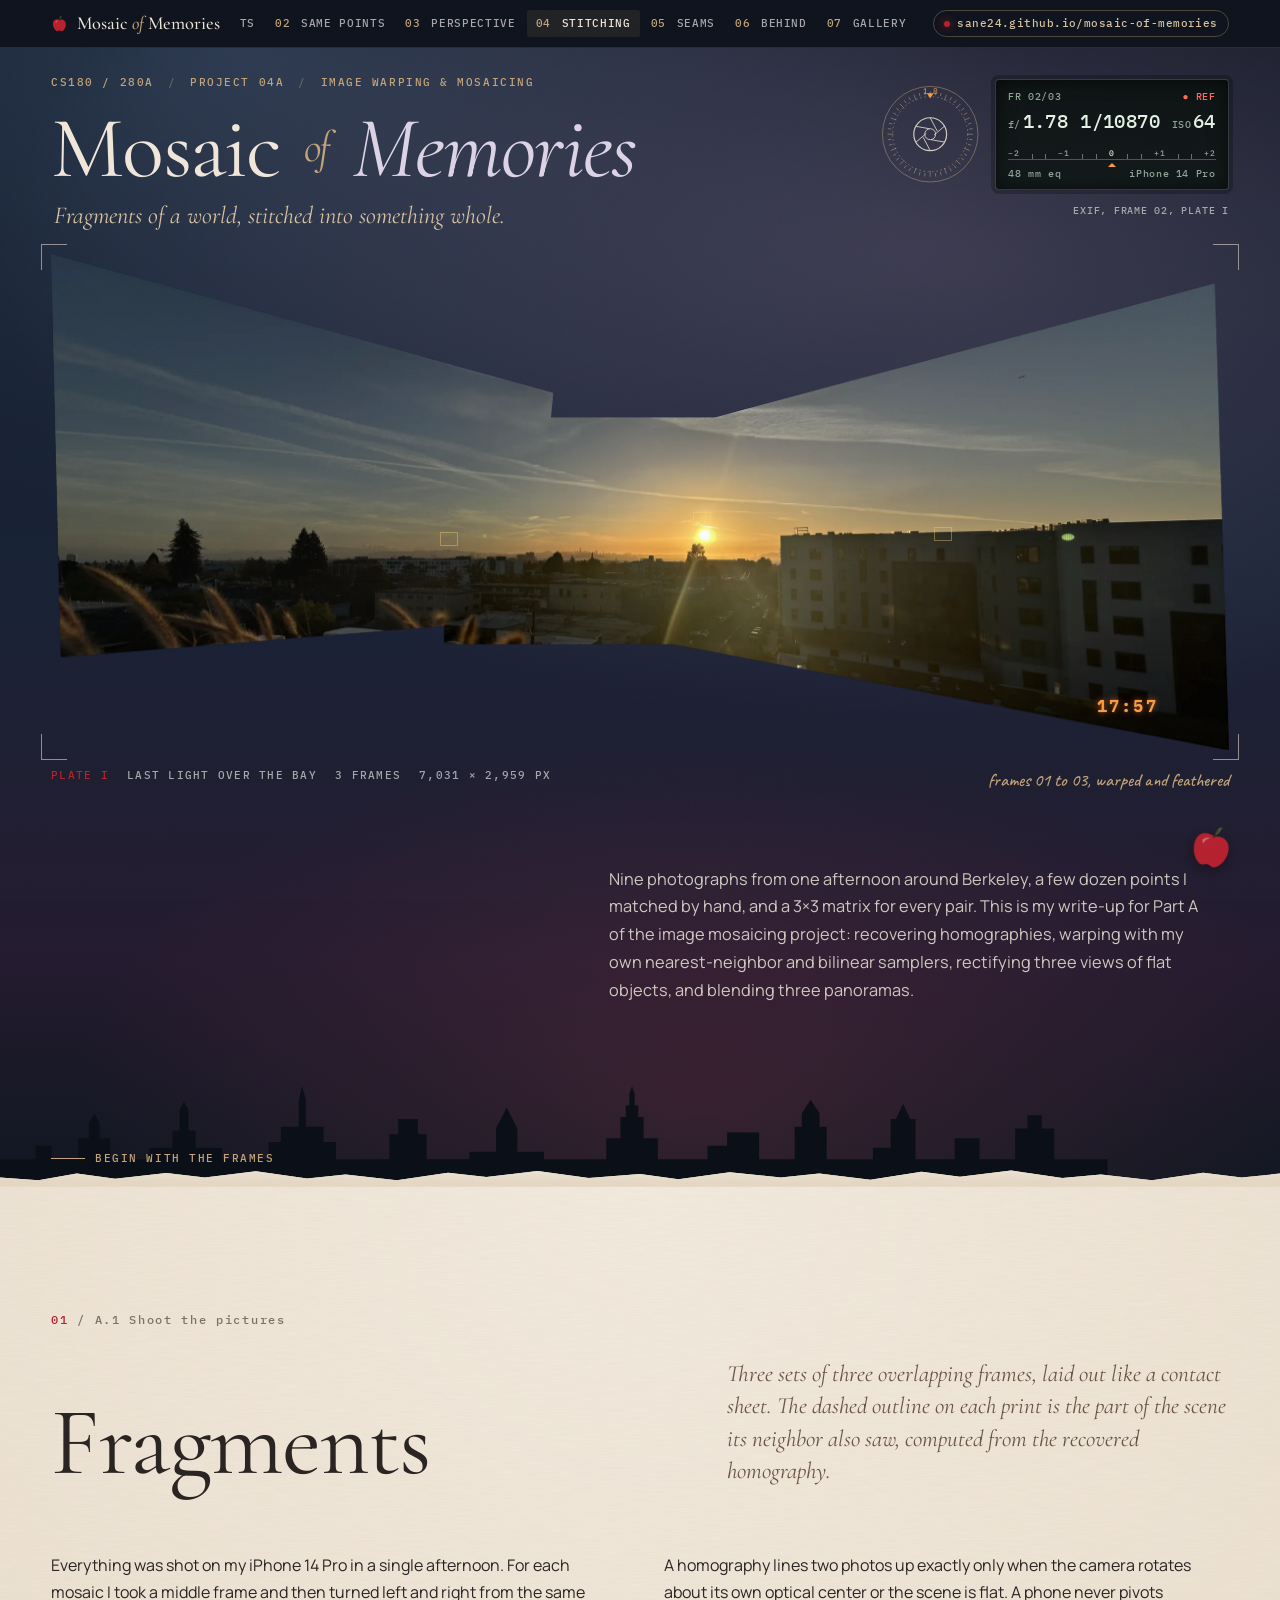
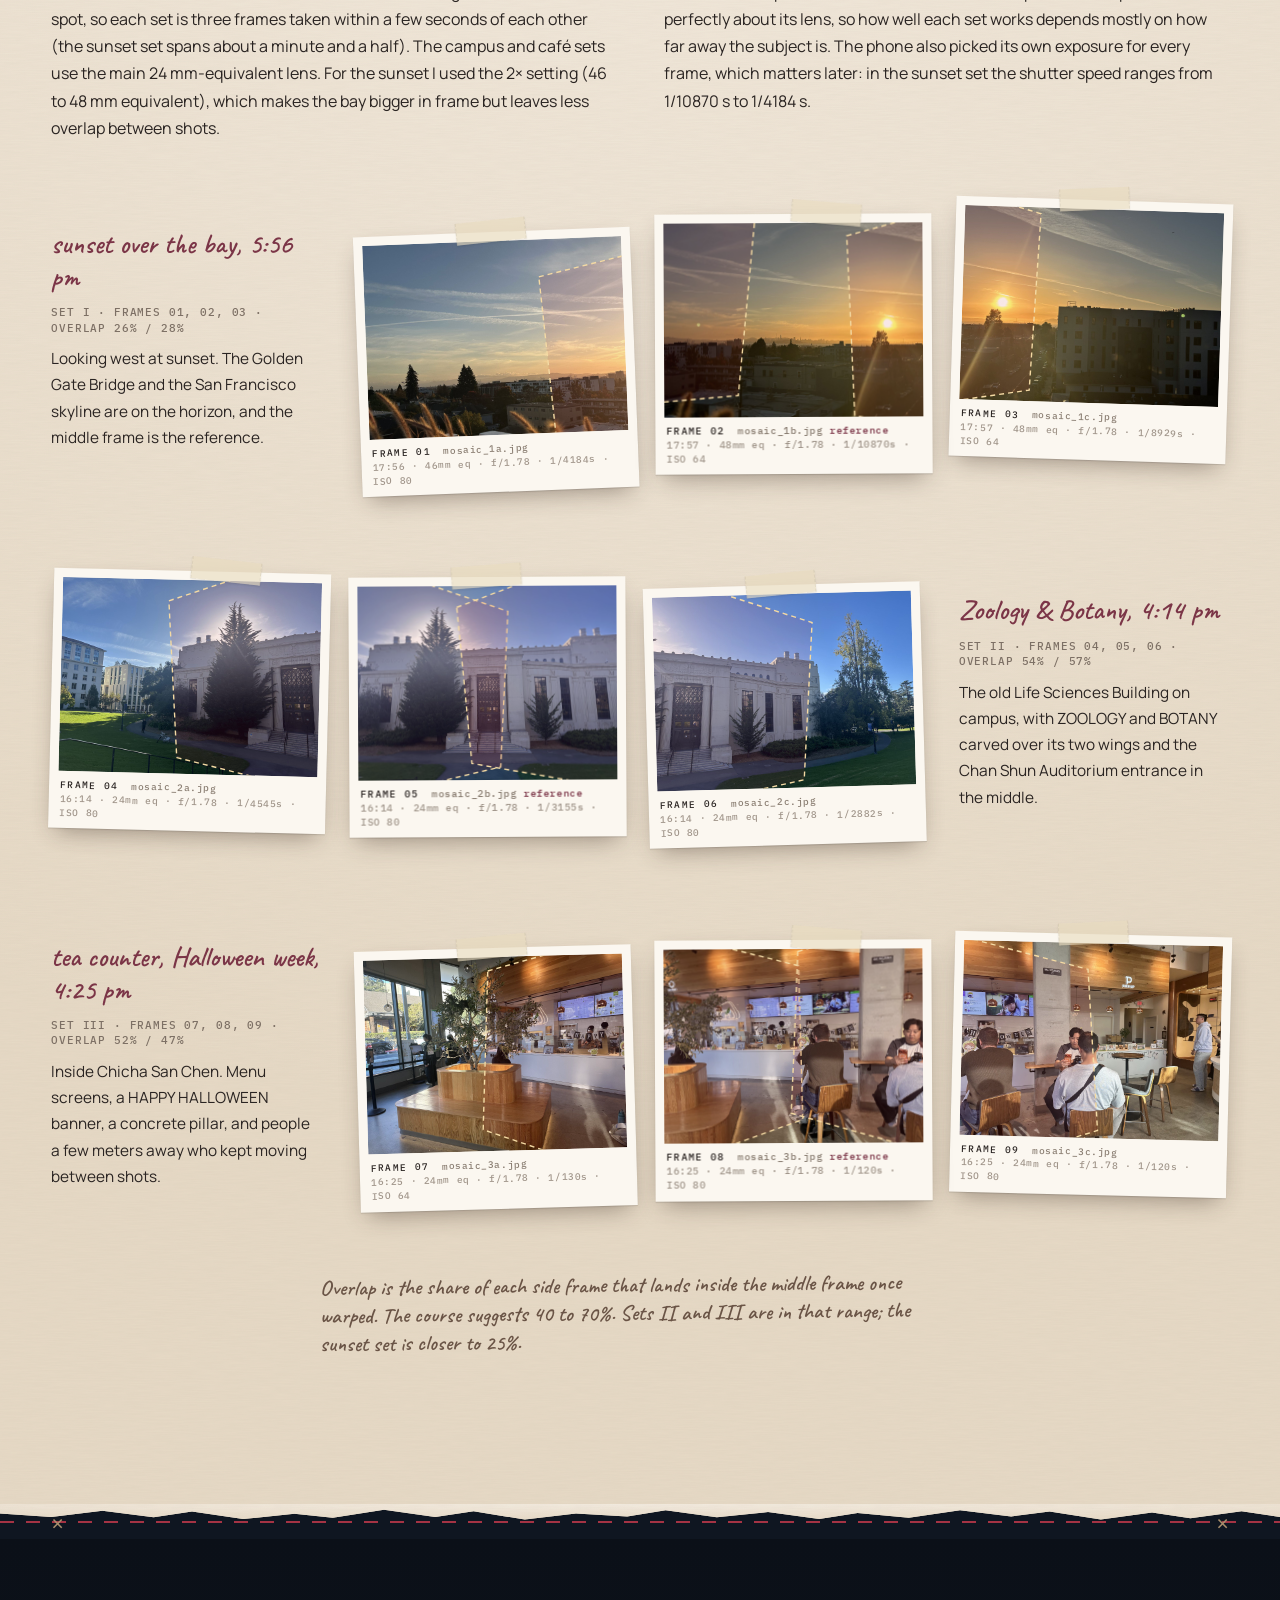
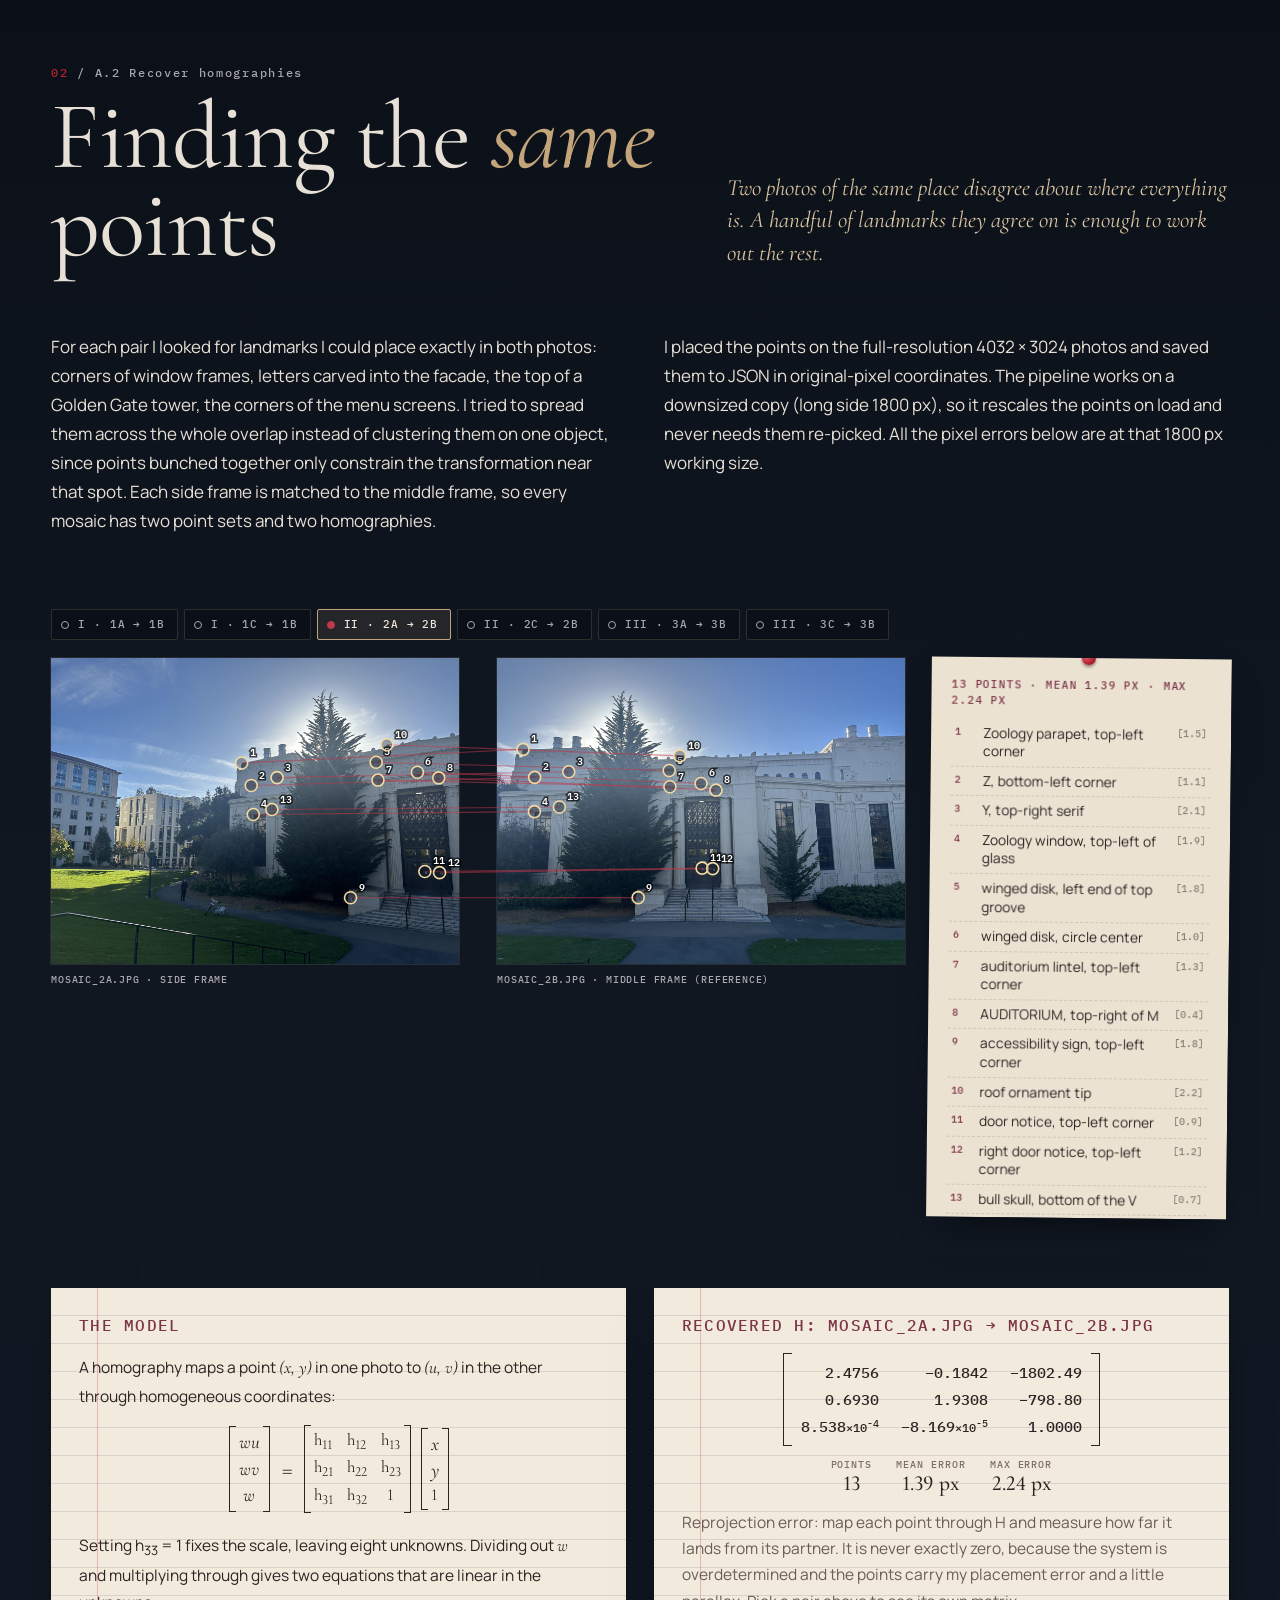
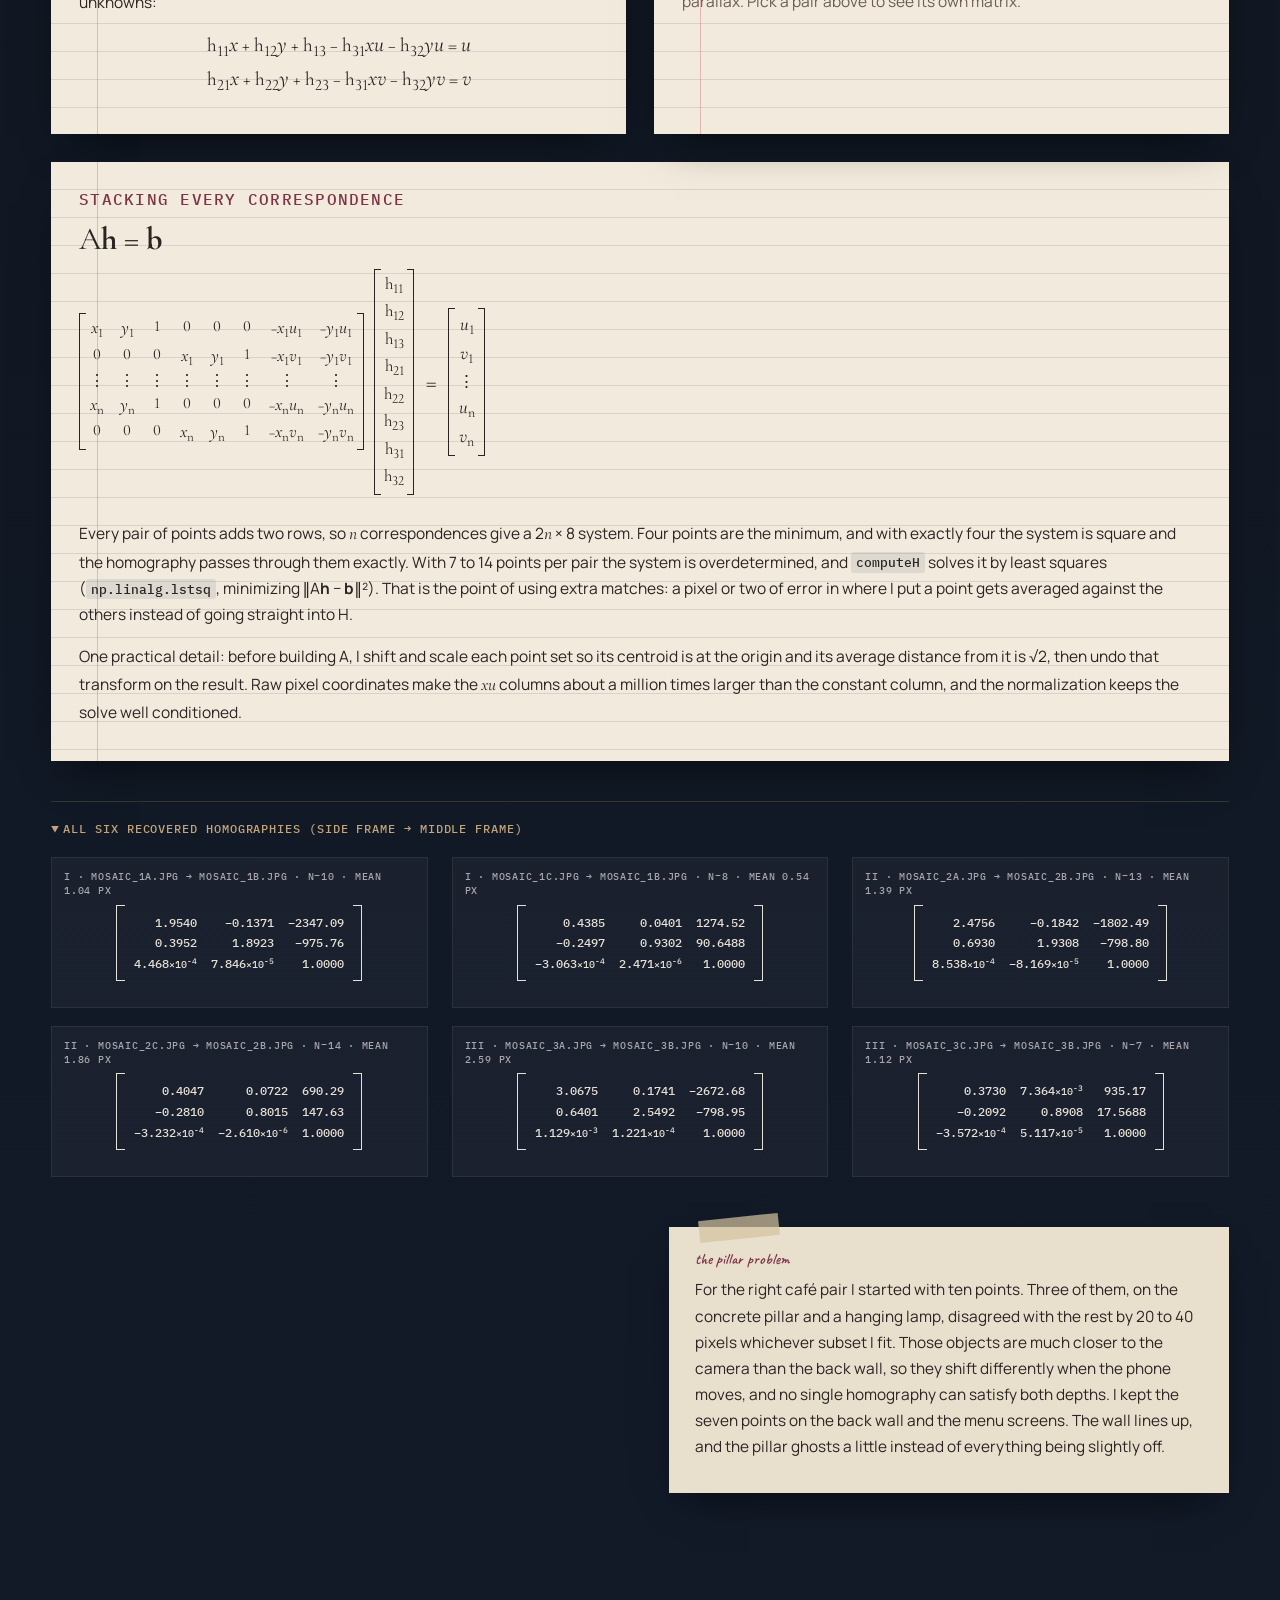
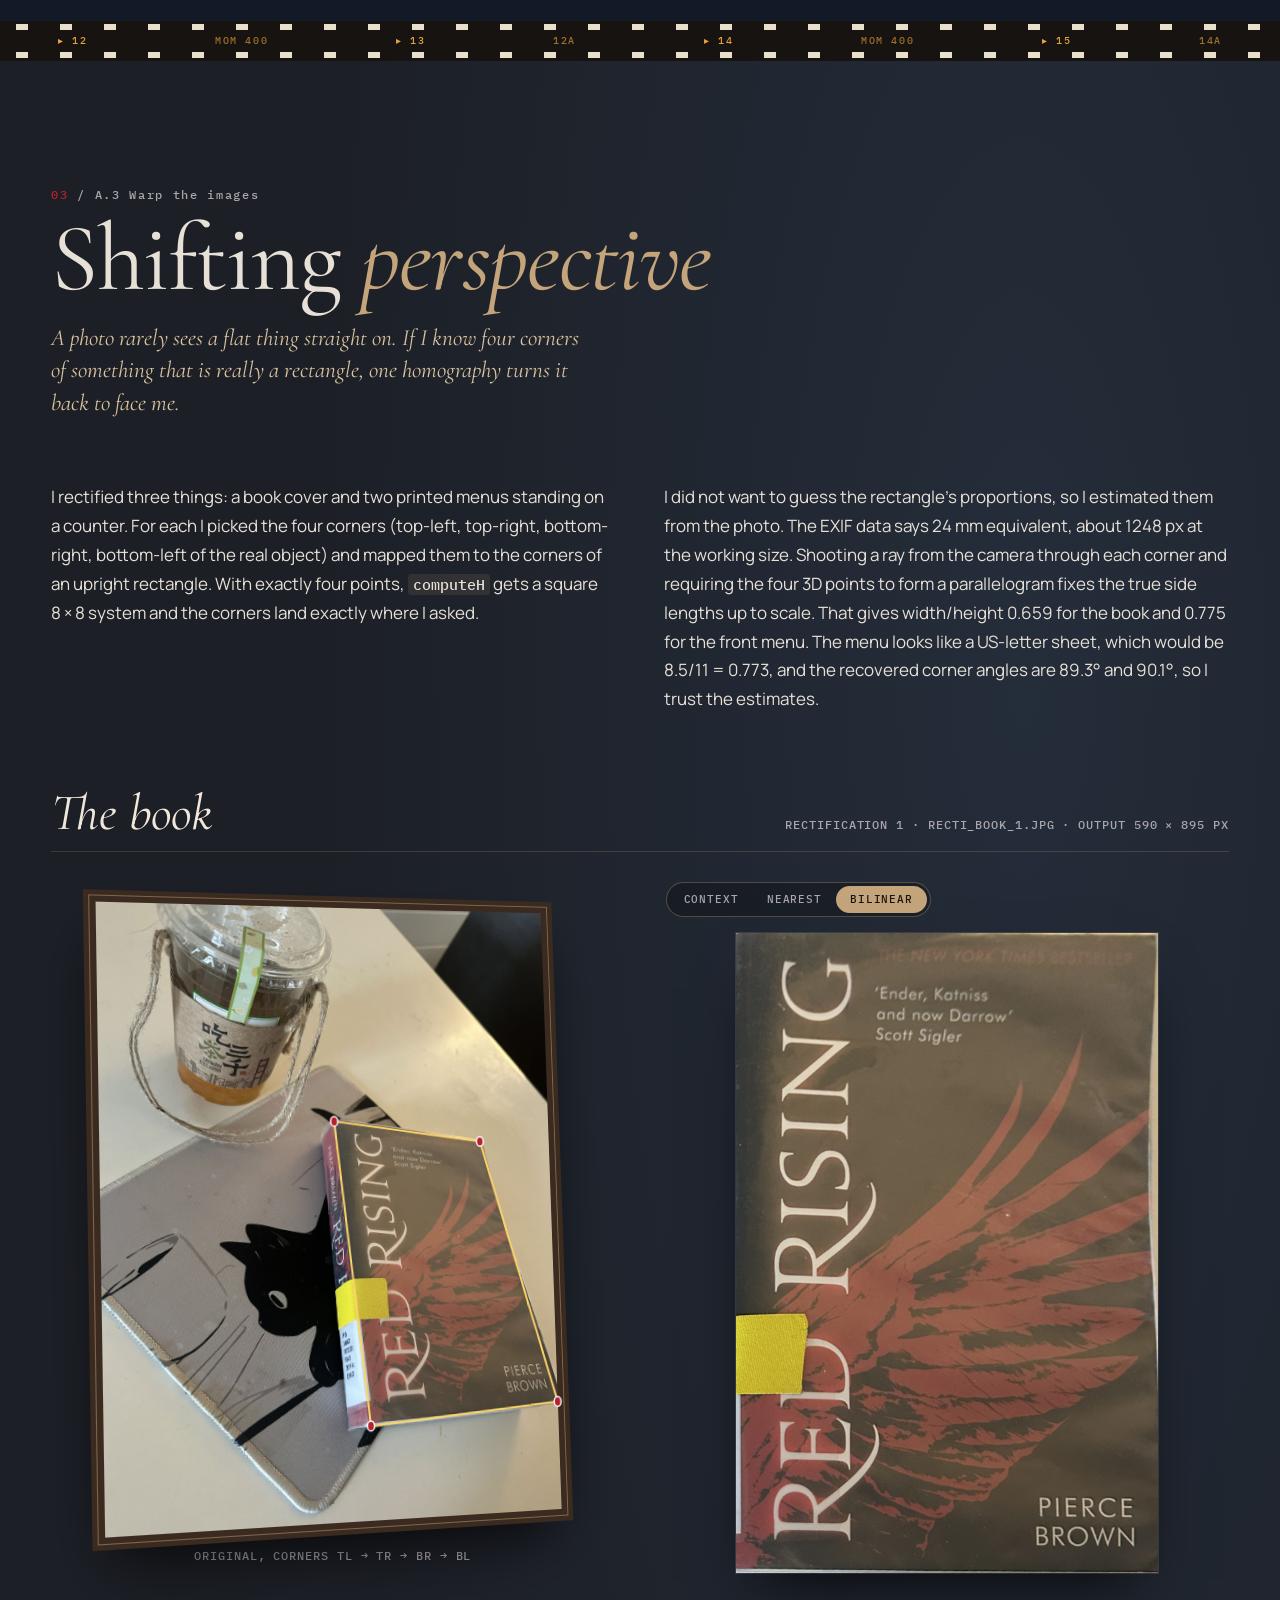
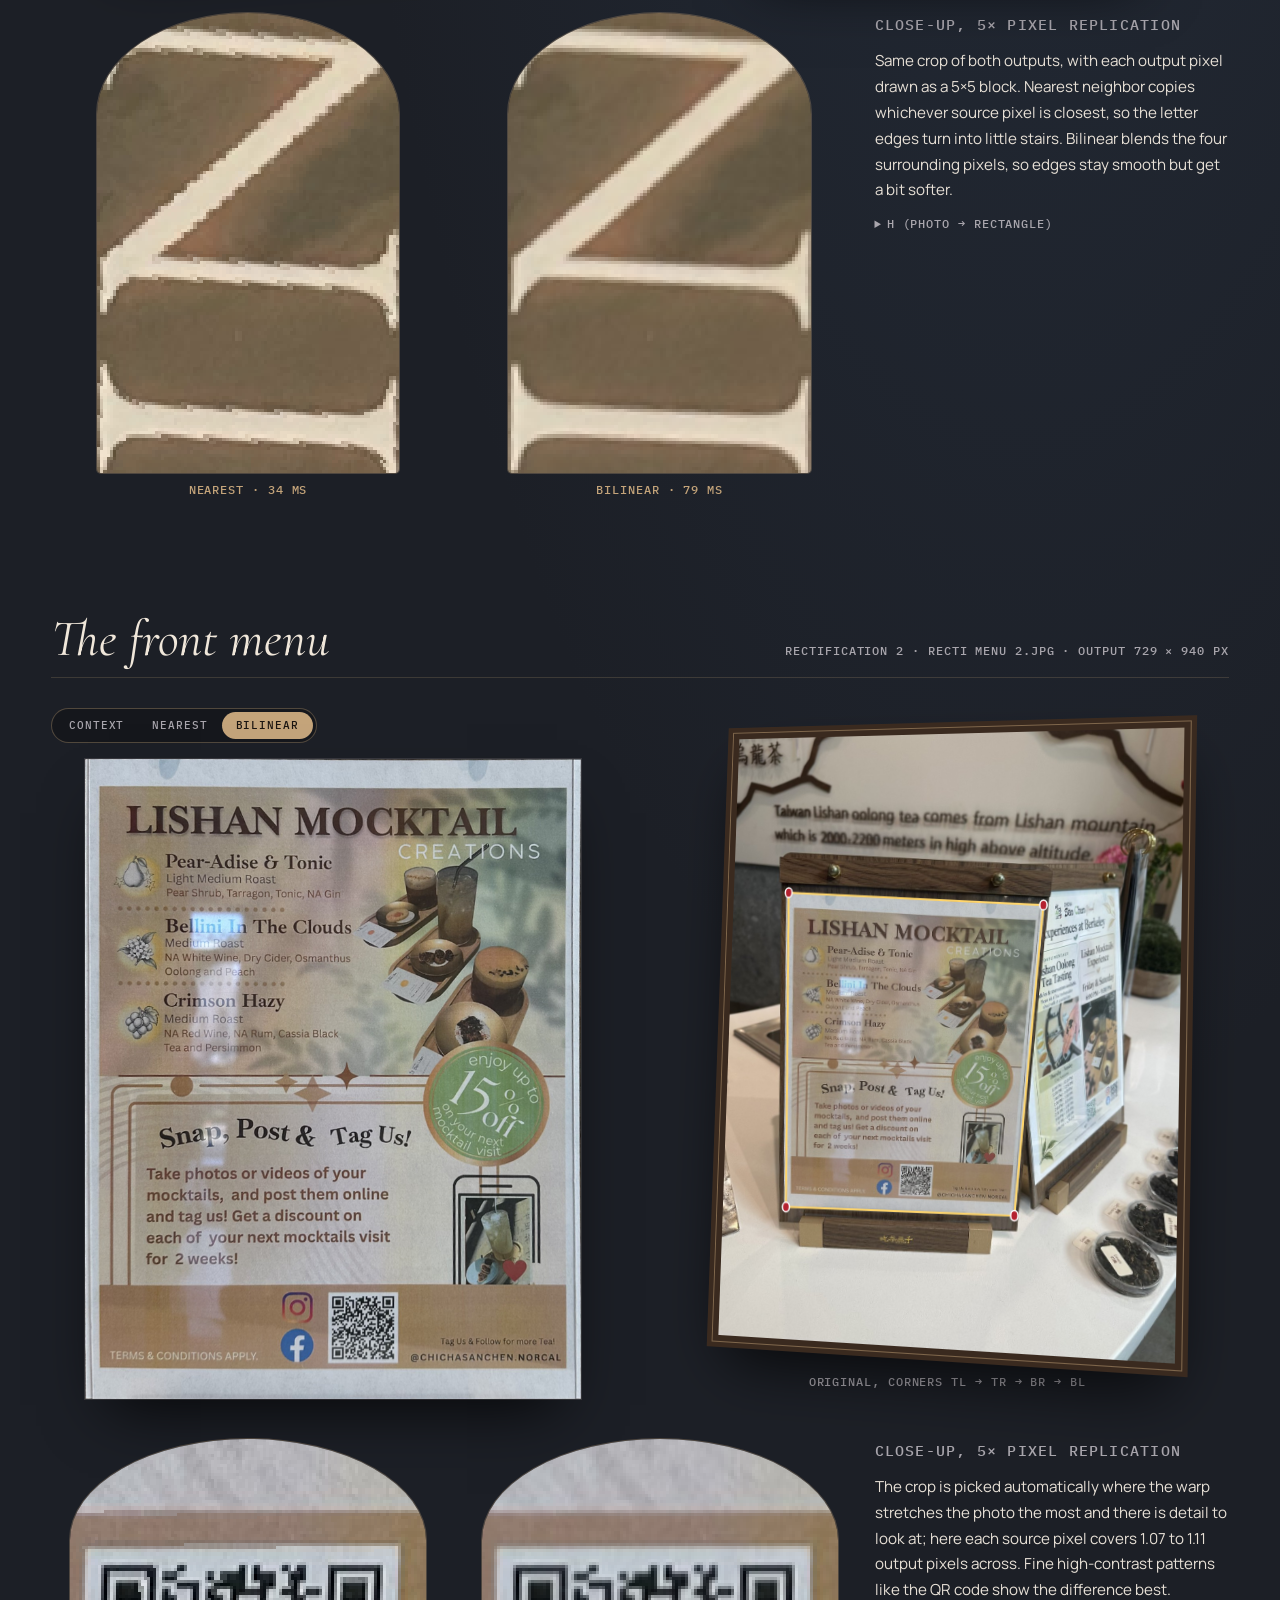
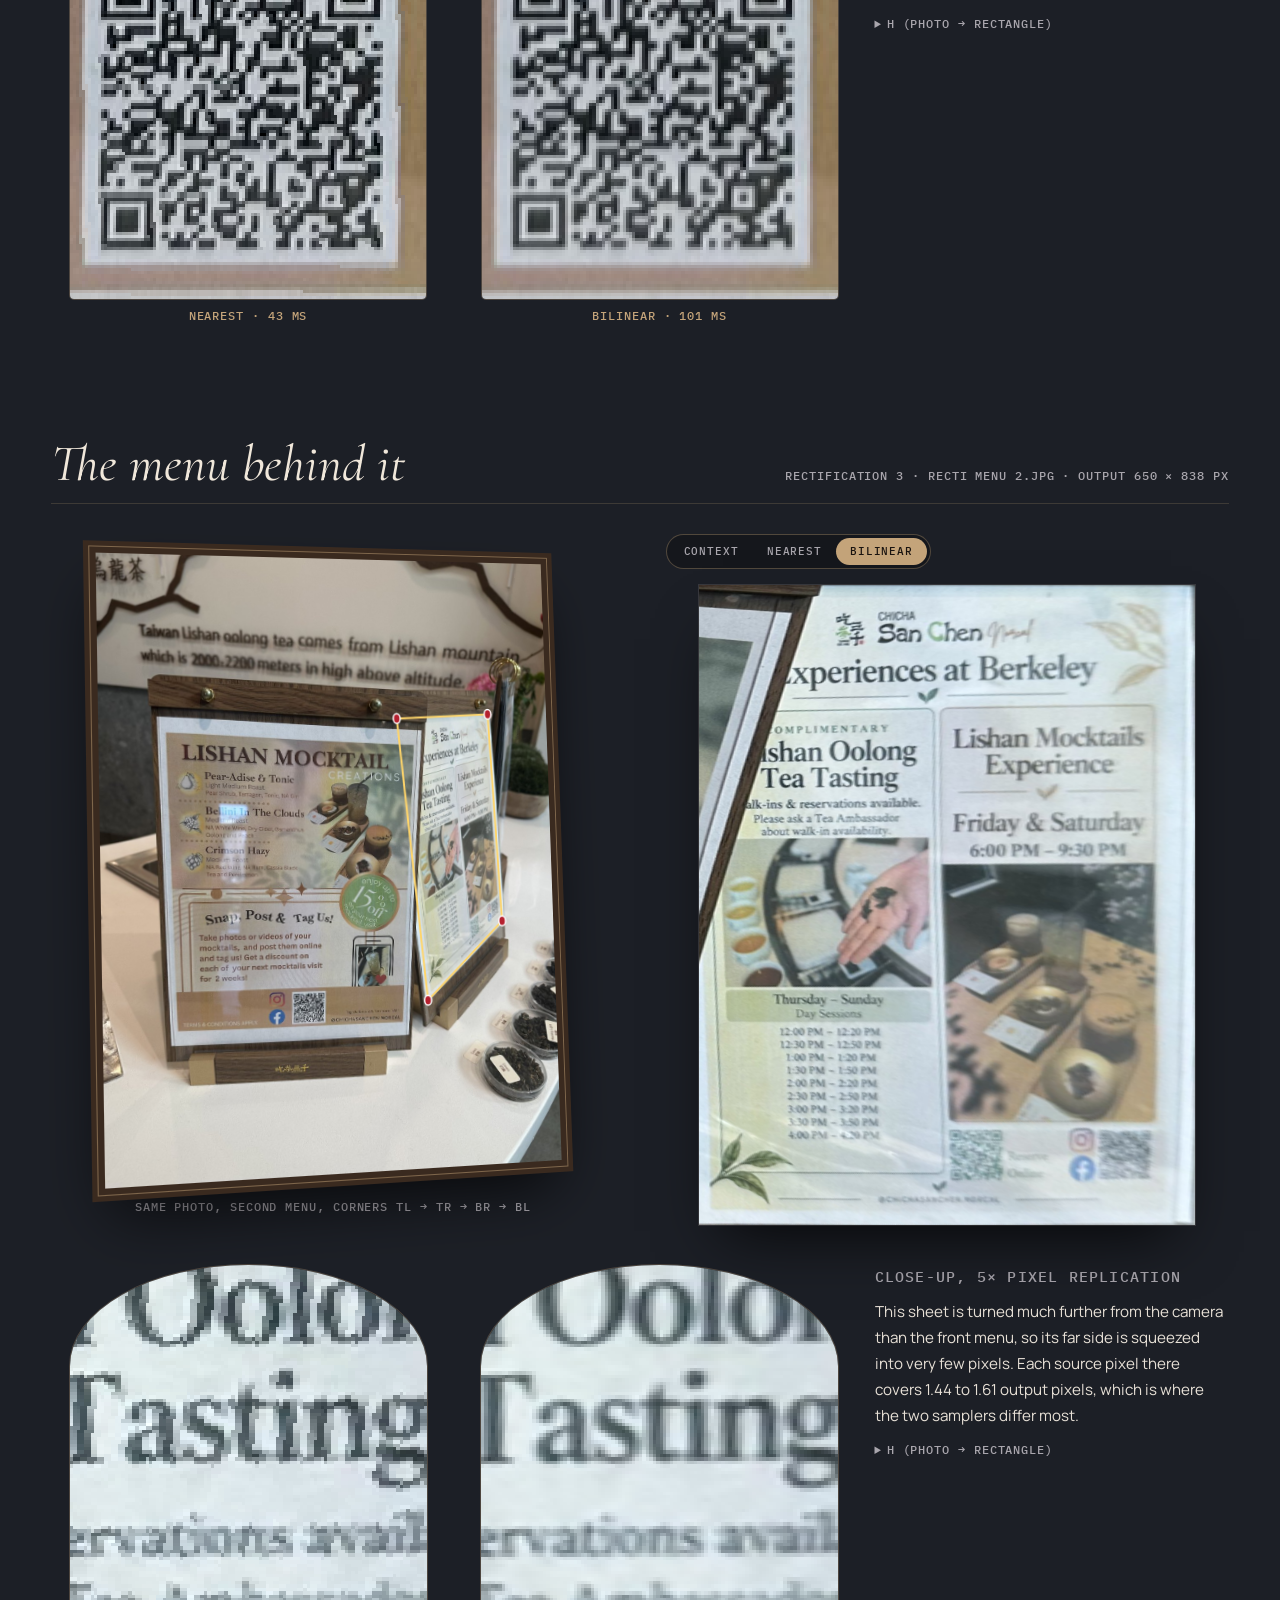
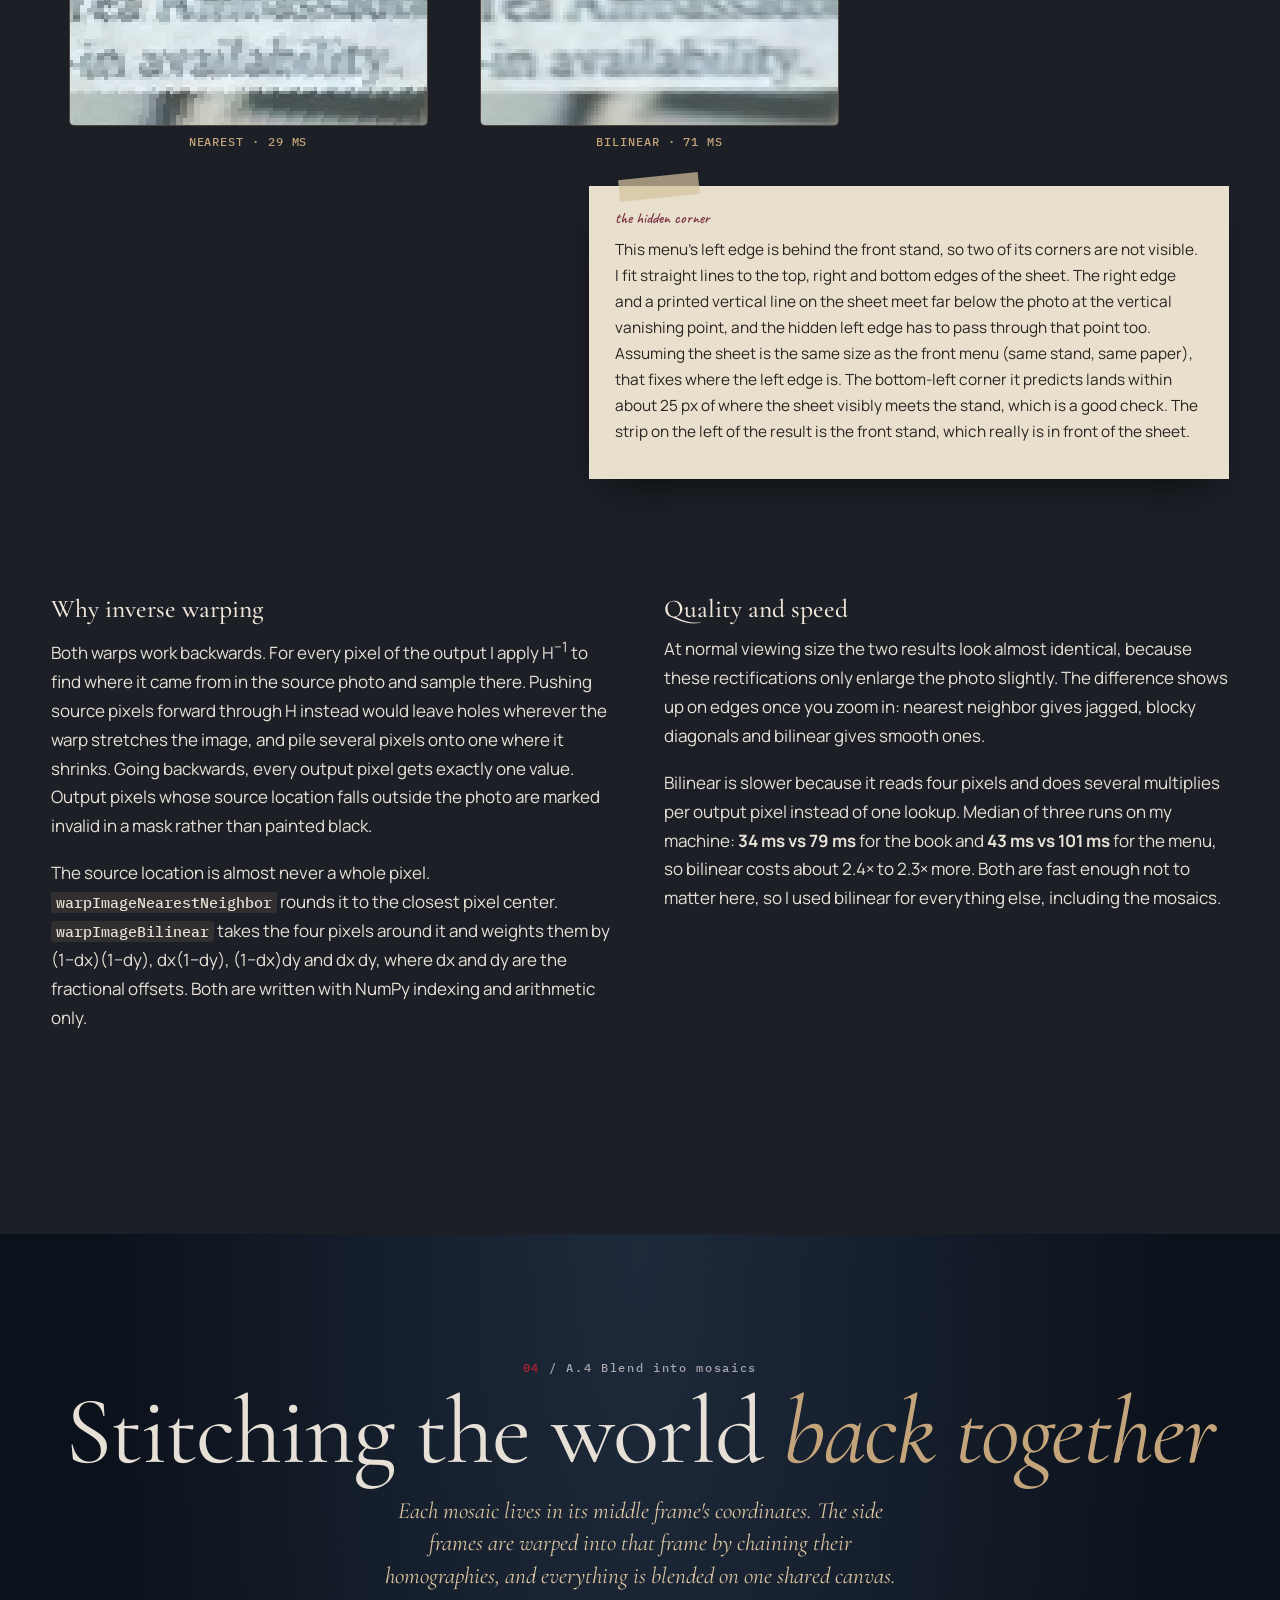
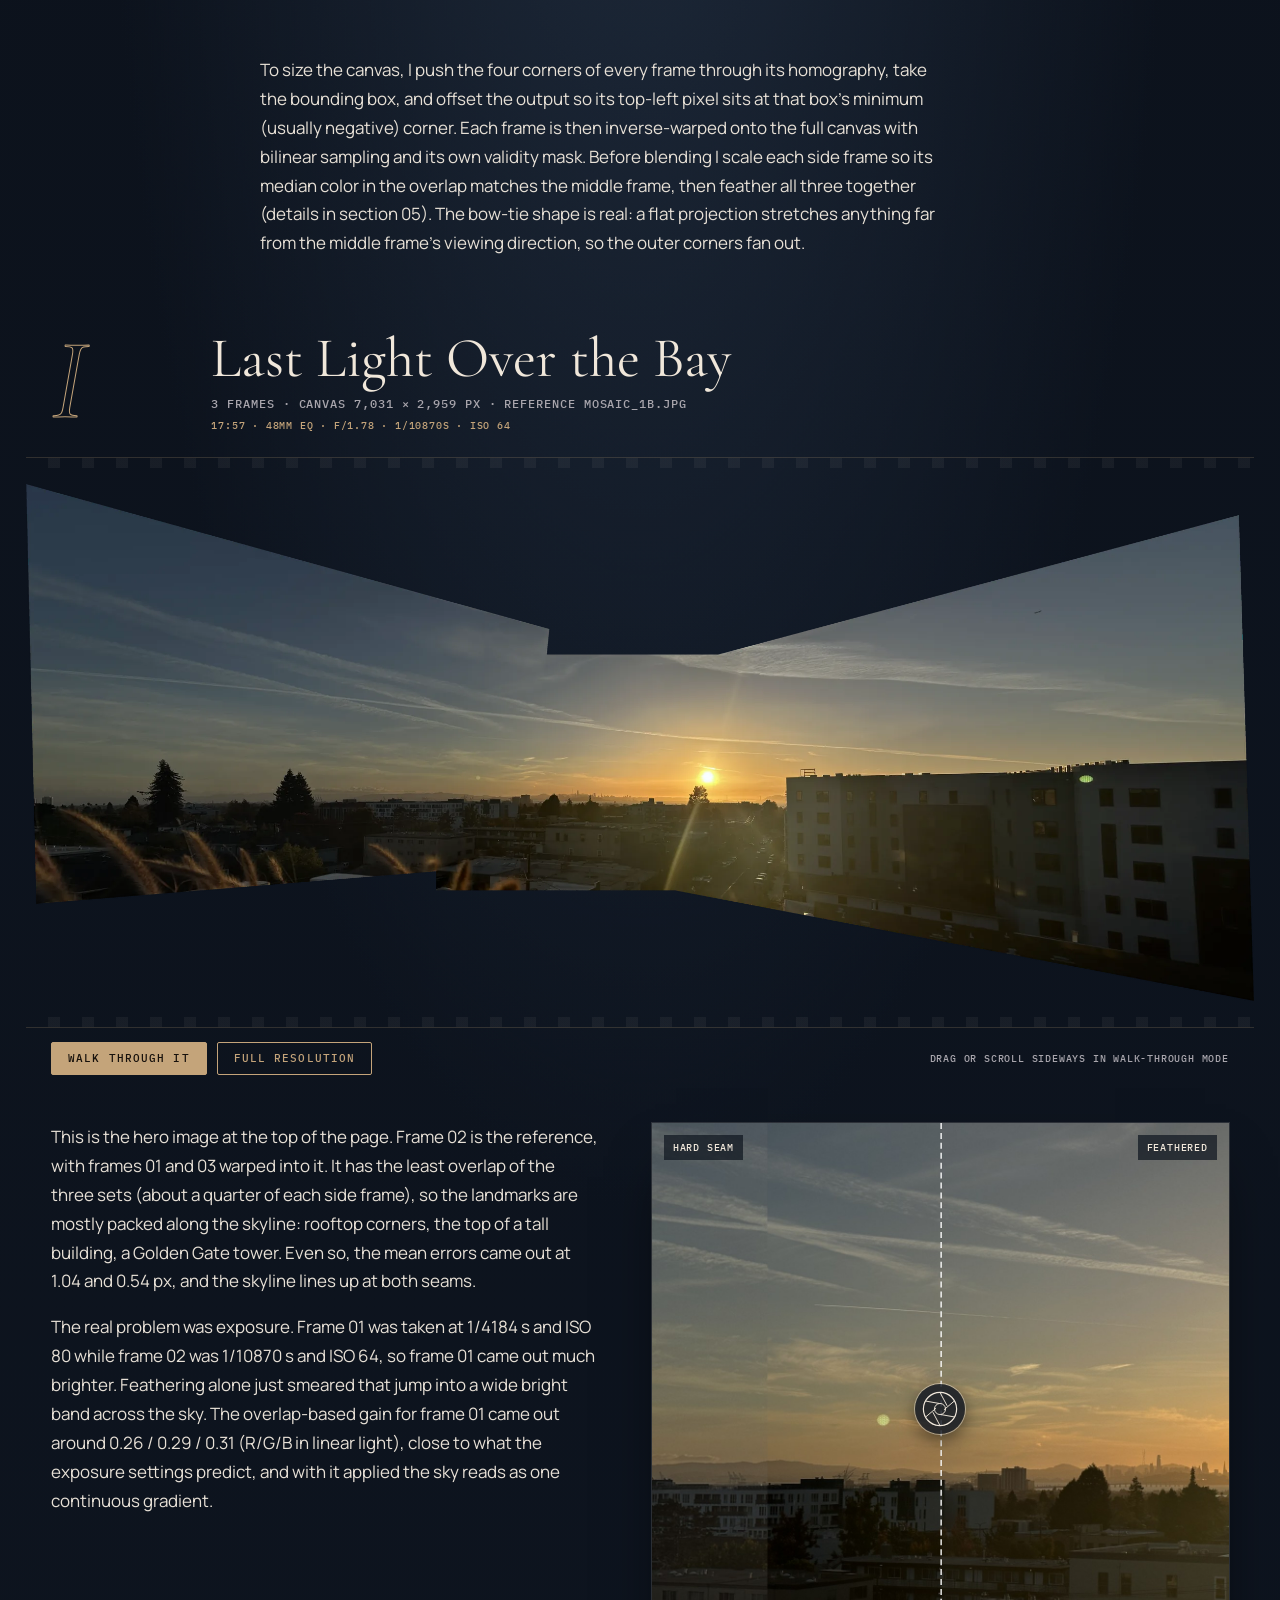
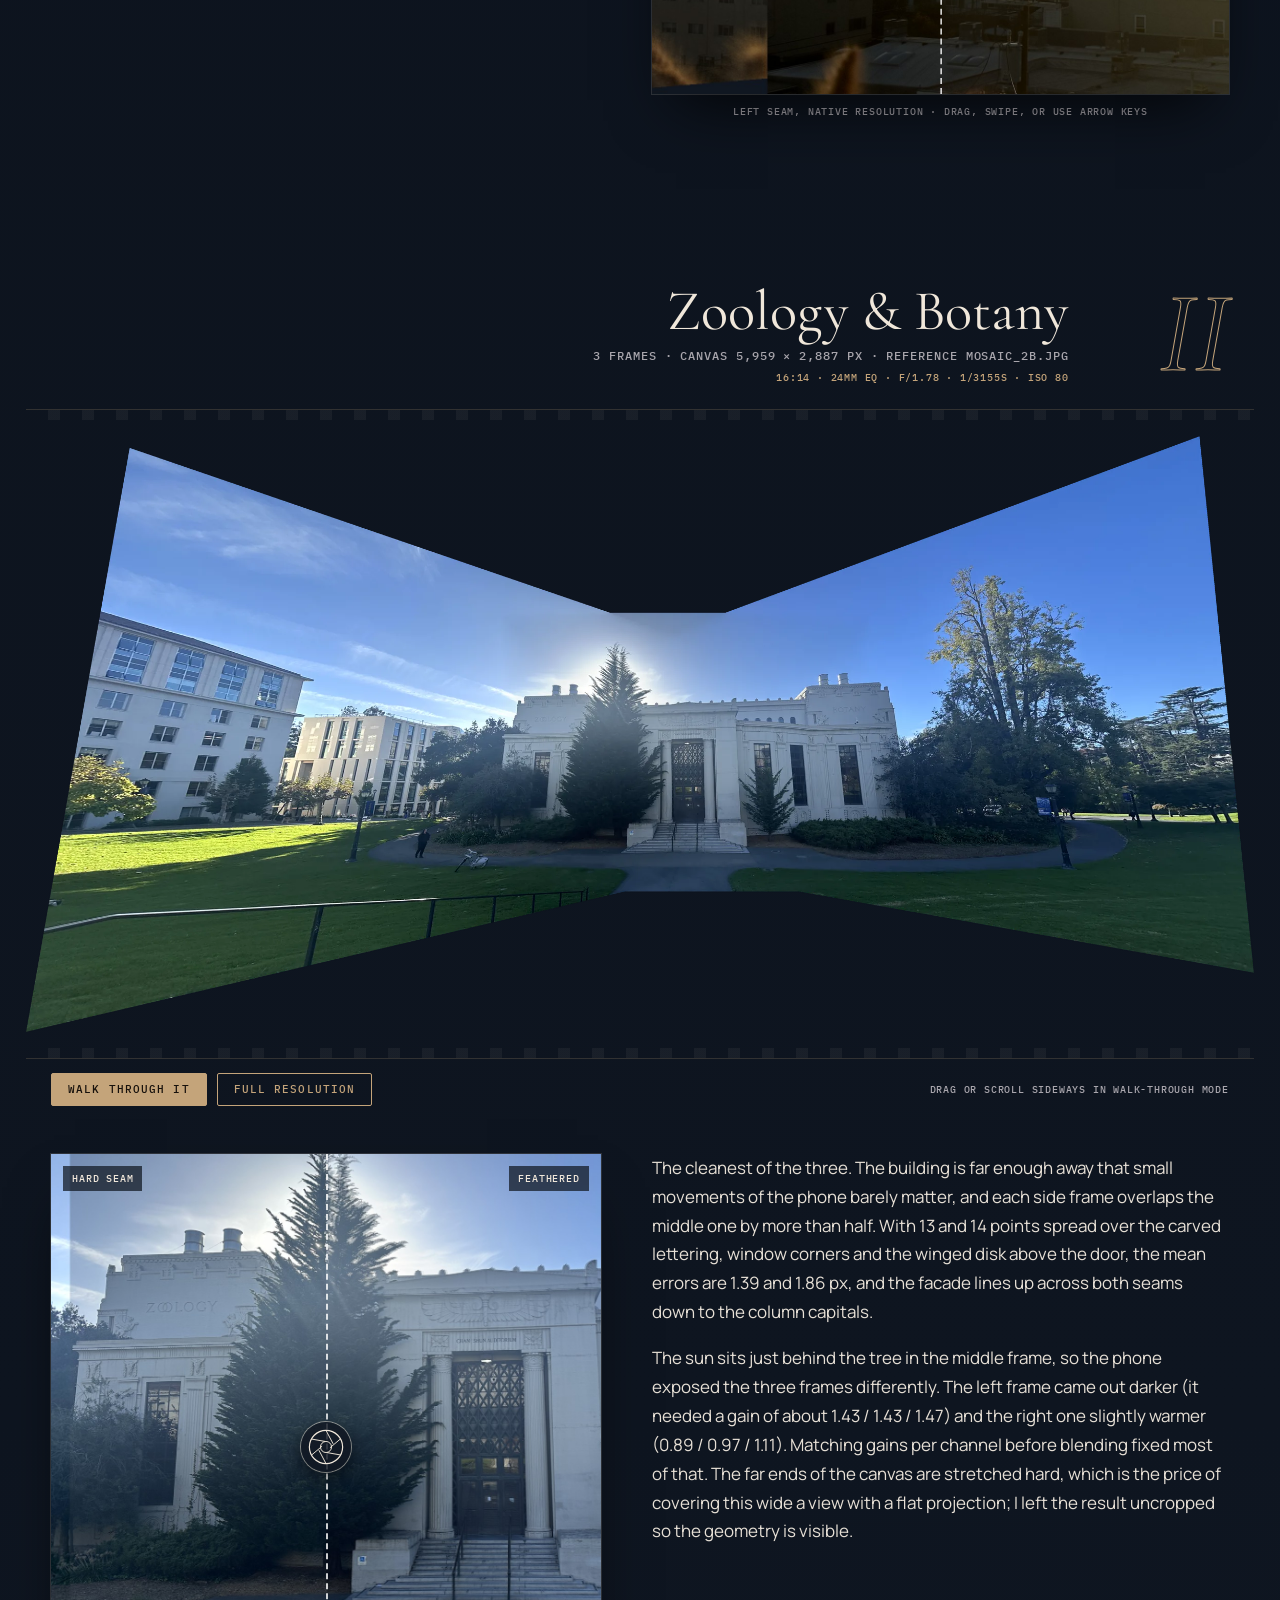
==== commit 4e4cd7bf: "rebuild site" ====
--- a/docs/index.html
+++ b/docs/index.html
@@ -62,17 +62,44 @@
 <!-- ===================================================== 00 · OPENING -->
 <section class="hero" aria-labelledby="title">
   <div class="hero__sky" aria-hidden="true"></div>
-  <div class="hero__meta">
-    <span>CS180 / 280A</span><span>Project 04A</span><span>Image Warping &amp; Mosaicing</span><span>Fall 2026</span>
-  </div>
-  <p class="print-url">Website: <a href="https://sane24.github.io/mosaic-of-memories/">https://sane24.github.io/mosaic-of-memories/</a></p>
-
-  <h1 id="title" class="hero__title">
-    <span class="w1">Mosaic</span>
-    <span class="w2"><i>of</i></span>
-    <span class="w3">Memories</span>
-  </h1>
-  <p class="hero__sub">Fragments of a world, stitched into something whole.</p>
+  <div class="hero__top">
+    <div class="hero__left">
+      <div class="hero__meta">
+        <span>CS180 / 280A</span><span>Project 04A</span><span>Image Warping &amp; Mosaicing</span>
+      </div>
+      <p class="print-url">Website: <a href="https://sane24.github.io/mosaic-of-memories/">https://sane24.github.io/mosaic-of-memories/</a></p>
+      <h1 id="title" class="hero__title">
+        <span class="w1">Mosaic</span>
+        <span class="w2"><i>of</i></span>
+        <span class="w3">Memories</span>
+      </h1>
+      <p class="hero__sub">Fragments of a world, stitched into something whole.</p>
+    </div>
+
+    <aside class="readout" aria-label="Camera settings of the middle sunset frame">
+      <svg class="readout__dial" viewBox="0 0 120 120" aria-hidden="true">
+        <circle cx="60" cy="60" r="56" class="ring"/>
+        <circle cx="60" cy="60" r="44" class="ring ring--in"/>
+        <g class="ticks" stroke="currentColor" stroke-width=".8" opacity=".6"><line x1="60.0" y1="10.0" x2="60.0" y2="17.0"/><line x1="66.5" y1="10.4" x2="66.0" y2="14.4"/><line x1="72.9" y1="11.7" x2="71.9" y2="15.6"/><line x1="79.1" y1="13.8" x2="76.5" y2="20.3"/><line x1="85.0" y1="16.7" x2="83.0" y2="20.2"/><line x1="90.4" y1="20.3" x2="88.0" y2="23.5"/><line x1="95.4" y1="24.6" x2="90.4" y2="29.6"/><line x1="99.7" y1="29.6" x2="96.5" y2="32.0"/><line x1="103.3" y1="35.0" x2="99.8" y2="37.0"/><line x1="106.2" y1="40.9" x2="99.7" y2="43.5"/><line x1="108.3" y1="47.1" x2="104.4" y2="48.1"/><line x1="109.6" y1="53.5" x2="105.6" y2="54.0"/><line x1="110.0" y1="60.0" x2="103.0" y2="60.0"/><line x1="109.6" y1="66.5" x2="105.6" y2="66.0"/><line x1="108.3" y1="72.9" x2="104.4" y2="71.9"/><line x1="106.2" y1="79.1" x2="99.7" y2="76.5"/><line x1="103.3" y1="85.0" x2="99.8" y2="83.0"/><line x1="99.7" y1="90.4" x2="96.5" y2="88.0"/><line x1="95.4" y1="95.4" x2="90.4" y2="90.4"/><line x1="90.4" y1="99.7" x2="88.0" y2="96.5"/><line x1="85.0" y1="103.3" x2="83.0" y2="99.8"/><line x1="79.1" y1="106.2" x2="76.5" y2="99.7"/><line x1="72.9" y1="108.3" x2="71.9" y2="104.4"/><line x1="66.5" y1="109.6" x2="66.0" y2="105.6"/><line x1="60.0" y1="110.0" x2="60.0" y2="103.0"/><line x1="53.5" y1="109.6" x2="54.0" y2="105.6"/><line x1="47.1" y1="108.3" x2="48.1" y2="104.4"/><line x1="40.9" y1="106.2" x2="43.5" y2="99.7"/><line x1="35.0" y1="103.3" x2="37.0" y2="99.8"/><line x1="29.6" y1="99.7" x2="32.0" y2="96.5"/><line x1="24.6" y1="95.4" x2="29.6" y2="90.4"/><line x1="20.3" y1="90.4" x2="23.5" y2="88.0"/><line x1="16.7" y1="85.0" x2="20.2" y2="83.0"/><line x1="13.8" y1="79.1" x2="20.3" y2="76.5"/><line x1="11.7" y1="72.9" x2="15.6" y2="71.9"/><line x1="10.4" y1="66.5" x2="14.4" y2="66.0"/><line x1="10.0" y1="60.0" x2="17.0" y2="60.0"/><line x1="10.4" y1="53.5" x2="14.4" y2="54.0"/><line x1="11.7" y1="47.1" x2="15.6" y2="48.1"/><line x1="13.8" y1="40.9" x2="20.3" y2="43.5"/><line x1="16.7" y1="35.0" x2="20.2" y2="37.0"/><line x1="20.3" y1="29.6" x2="23.5" y2="32.0"/><line x1="24.6" y1="24.6" x2="29.6" y2="29.6"/><line x1="29.6" y1="20.3" x2="32.0" y2="23.5"/><line x1="35.0" y1="16.7" x2="37.0" y2="20.2"/><line x1="40.9" y1="13.8" x2="43.5" y2="20.3"/><line x1="47.1" y1="11.7" x2="48.1" y2="15.6"/><line x1="53.5" y1="10.4" x2="54.0" y2="14.4"/></g>
+        <g class="stops" font-size="8.5">
+          <text x="60" y="13">1.8</text><text x="96" y="30">2.8</text><text x="109" y="64">4</text>
+          <text x="96" y="99">5.6</text><text x="60" y="114">8</text><text x="22" y="99">11</text>
+          <text x="10" y="64">16</text><text x="22" y="30">22</text>
+        </g>
+        <path d="M60 18 l-4 -6 h8z" class="index"/>
+        <g class="blades"><use href="#aperture" x="38" y="38" width="44" height="44"/></g>
+      </svg>
+      <div class="readout__lcd">
+        <p class="readout__row readout__row--top"><span>FR 02/03</span><span class="rec">&#9679; REF</span></p>
+        <p class="readout__main"><span><small>f/</small>1.78</span><span>1/10870</span><span><small>ISO</small>64</span></p>
+        <div class="readout__meter" aria-hidden="true">
+          <span>&minus;2</span><i></i><i></i><span>&minus;1</span><i></i><i></i><b>0</b><i></i><i></i><span>+1</span><i></i><i></i><span>+2</span>
+        </div>
+        <p class="readout__row"><span>48 mm eq</span><span>iPhone 14 Pro</span></p>
+      </div>
+      <p class="readout__cap mono">exif, frame 02, plate I</p>
+    </aside>
+  </div>
 
   <figure class="hero__plate" style="--ar: 2.3761">
     <div class="plate" data-parallax="0.6">
@@ -80,7 +107,8 @@
       <img class="plate__layer l3" src="assets/img/mosaic1_warped3.webp" alt="" aria-hidden="true">
       <img class="plate__layer l2" src="assets/img/mosaic1_warped2.webp" alt="" aria-hidden="true">
       <img class="plate__final" src="assets/img/mosaic1_feathered_2400.webp" alt="Three sunset photographs over the bay stitched into one wide panorama; the outer frames fan out into a bow-tie shape.">
-      <span class="datestamp" aria-hidden="true">'26 10 27 &nbsp;17:57</span><span class="vf vf--tl"></span><span class="vf vf--tr"></span><span class="vf vf--bl"></span><span class="vf vf--br"></span>
+      <span class="af af--1" aria-hidden="true"></span><span class="af af--2" aria-hidden="true"></span><span class="af af--3" aria-hidden="true"></span>
+      <span class="datestamp" aria-hidden="true">17:57</span><span class="vf vf--tl"></span><span class="vf vf--tr"></span><span class="vf vf--bl"></span><span class="vf vf--br"></span>
     </div>
     <figcaption class="hero__cap">
       <span>Plate I</span><span>Last Light Over the Bay</span><span>3 frames</span><span>7,031 &times; 2,959 px</span><span>frames 01 to 03, warped and feathered</span>
@@ -88,7 +116,7 @@
   </figure>
 
   <div class="hero__intro">
-    <p>Nine photographs from one afternoon around Berkeley, a few dozen points I matched by hand, and a 3&times;3 matrix for every pair. This is my write-up for Part A of the image mosaicing project: recovering homographies, warping with my own nearest-neighbor and bilinear samplers, rectifying two photos, and blending three panoramas.</p>
+    <p>Nine photographs from one afternoon around Berkeley, a few dozen points I matched by hand, and a 3&times;3 matrix for every pair. This is my write-up for Part A of the image mosaicing project: recovering homographies, warping with my own nearest-neighbor and bilinear samplers, rectifying three views of flat objects, and blending three panoramas.</p>
     <svg class="sticker sticker--apple" aria-hidden="true"><use href="#apple"/></svg>
   </div>
 
@@ -108,7 +136,7 @@
   </header>
 
   <div class="capture-notes">
-    <p>Everything was shot on my iPhone 14 Pro on October 27, 2026. For each mosaic I took a middle frame and then turned left and right from the same spot, so each set is three frames taken within a few seconds of each other (the sunset set spans about a minute and a half). The campus and caf&eacute; sets use the main 24&nbsp;mm-equivalent lens. For the sunset I used the 2&times; setting (46 to 48&nbsp;mm equivalent), which makes the bay bigger in frame but leaves less overlap between shots.</p>
+    <p>Everything was shot on my iPhone 14 Pro in a single afternoon. For each mosaic I took a middle frame and then turned left and right from the same spot, so each set is three frames taken within a few seconds of each other (the sunset set spans about a minute and a half). The campus and caf&eacute; sets use the main 24&nbsp;mm-equivalent lens. For the sunset I used the 2&times; setting (46 to 48&nbsp;mm equivalent), which makes the bay bigger in frame but leaves less overlap between shots.</p>
     <p>A homography lines two photos up exactly only when the camera rotates about its own optical center or the scene is flat. A phone never pivots perfectly about its lens, so how well each set works depends mostly on how far away the subject is. The phone also picked its own exposure for every frame, which matters later: in the sunset set the shutter speed ranges from 1/10870&nbsp;s to 1/4184&nbsp;s.</p>
   </div>
 
@@ -264,6 +292,7 @@
   </div>
 </section>
 
+<div class="film-edge" aria-hidden="true"><span>&#9656; 12</span><span>MOM 400</span><span>&#9656; 13</span><span>12A</span><span>&#9656; 14</span><span>MOM 400</span><span>&#9656; 15</span><span>14A</span></div>
 <!-- ===================================================== 03 · PERSPECTIVE -->
 <section id="perspective" class="sheet sheet--charcoal" aria-labelledby="h-persp">
   <header class="sec-head">
@@ -273,8 +302,8 @@
   </header>
 
   <div class="prose prose--two">
-    <p>I picked the four corners of a book cover and of a printed menu (top-left, top-right, bottom-right, bottom-left of the real object) and mapped them to the corners of an upright rectangle. With exactly four points, <code>computeH</code> gets a square 8&nbsp;&times;&nbsp;8 system and the corners land exactly where I asked.</p>
-    <p>I did not want to guess the rectangle's proportions, so I estimated them from the photo. The EXIF data says 24&nbsp;mm equivalent, about 1248&nbsp;px at the working size. Shooting a ray from the camera through each corner and requiring the four 3D points to form a parallelogram fixes the true side lengths up to scale. That gives width/height 0.659 for the book and 0.775 for the menu. The menu looks like a US-letter sheet, which would be 8.5/11&nbsp;=&nbsp;0.773, and the recovered corner angles are 89.3&deg; and 90.1&deg;, so I trust the estimates.</p>
+    <p>I rectified three things: a book cover and two printed menus standing on a counter. For each I picked the four corners (top-left, top-right, bottom-right, bottom-left of the real object) and mapped them to the corners of an upright rectangle. With exactly four points, <code>computeH</code> gets a square 8&nbsp;&times;&nbsp;8 system and the corners land exactly where I asked.</p>
+    <p>I did not want to guess the rectangle's proportions, so I estimated them from the photo. The EXIF data says 24&nbsp;mm equivalent, about 1248&nbsp;px at the working size. Shooting a ray from the camera through each corner and requiring the four 3D points to form a parallelogram fixes the true side lengths up to scale. That gives width/height 0.659 for the book and 0.775 for the front menu. The menu looks like a US-letter sheet, which would be 8.5/11&nbsp;=&nbsp;0.773, and the recovered corner angles are 89.3&deg; and 90.1&deg;, so I trust the estimates.</p>
   </div>
 
   <div class="rectify" data-rect="0">
@@ -303,8 +332,8 @@
       </div>
     </div>
     <div class="loupe">
-      <figure><img src="assets/img/rectification1_zoom_nearest.webp" alt="Close-up of the nearest-neighbor result: stair-stepped edges on the lettering." loading="lazy"><figcaption class="mono">nearest &middot; 32 ms</figcaption></figure>
-      <figure><img src="assets/img/rectification1_zoom_bilinear.webp" alt="Same close-up with bilinear sampling: smooth, slightly softer edges." loading="lazy"><figcaption class="mono">bilinear &middot; 77 ms</figcaption></figure>
+      <figure><img src="assets/img/rectification1_zoom_nearest.webp" alt="Close-up of the nearest-neighbor result: stair-stepped edges on the lettering." loading="lazy"><figcaption class="mono">nearest &middot; 34 ms</figcaption></figure>
+      <figure><img src="assets/img/rectification1_zoom_bilinear.webp" alt="Same close-up with bilinear sampling: smooth, slightly softer edges." loading="lazy"><figcaption class="mono">bilinear &middot; 79 ms</figcaption></figure>
       <div class="loupe__note">
         <p class="mono">close-up, 5&times; pixel replication</p>
         <p>Same crop of both outputs, with each output pixel drawn as a 5&times;5 block. Nearest neighbor copies whichever source pixel is closest, so the letter edges turn into little stairs. Bilinear blends the four surrounding pixels, so edges stay smooth but get a bit softer.</p>
@@ -317,7 +346,7 @@
   <div class="rectify rectify--flip" data-rect="1">
     <div class="rectify__head">
       <p class="mono">Rectification 2 &middot; recti menu 2.jpg &middot; output 729 &times; 940 px</p>
-      <h3>The menu</h3>
+      <h3>The front menu</h3>
     </div>
     <div class="rectify__stage">
       <figure class="frame-tilted frame-tilted--r">
@@ -340,8 +369,8 @@
       </div>
     </div>
     <div class="loupe">
-      <figure><img src="assets/img/rectification2_zoom_nearest.webp" alt="Close-up of the nearest-neighbor menu: jagged edges on the QR code and text." loading="lazy"><figcaption class="mono">nearest &middot; 40 ms</figcaption></figure>
-      <figure><img src="assets/img/rectification2_zoom_bilinear.webp" alt="Same close-up with bilinear sampling." loading="lazy"><figcaption class="mono">bilinear &middot; 117 ms</figcaption></figure>
+      <figure><img src="assets/img/rectification2_zoom_nearest.webp" alt="Close-up of the nearest-neighbor menu: jagged edges on the QR code and text." loading="lazy"><figcaption class="mono">nearest &middot; 43 ms</figcaption></figure>
+      <figure><img src="assets/img/rectification2_zoom_bilinear.webp" alt="Same close-up with bilinear sampling." loading="lazy"><figcaption class="mono">bilinear &middot; 101 ms</figcaption></figure>
       <div class="loupe__note">
         <p class="mono">close-up, 5&times; pixel replication</p>
         <p>The crop is picked automatically where the warp stretches the photo the most and there is detail to look at; here each source pixel covers 1.07 to 1.11 output pixels across. Fine high-contrast patterns like the QR code show the difference best.</p>
@@ -349,6 +378,48 @@
       </div>
     </div>
     <figure class="static-figs static-figs--one"><img src="assets/img/rectification2_comparison.jpg" alt="Static figure: original menu with corners, nearest-neighbor result, bilinear result." loading="lazy"><figcaption>Original with corners, nearest neighbor, bilinear.</figcaption></figure>
+  </div>
+
+
+  <div class="rectify" data-rect="2">
+    <div class="rectify__head">
+      <p class="mono">Rectification 3 &middot; recti menu 2.jpg &middot; output 650 &times; 838 px</p>
+      <h3>The menu behind it</h3>
+    </div>
+    <div class="rectify__stage">
+      <figure class="frame-tilted">
+        <div class="frame-tilted__inner" style="--ar: 0.7500">
+          <img src="assets/img/rectification3_source.jpg" alt="The same counter photo; the second menu stands behind the first, turned sharply away from the camera." loading="lazy">
+          <svg class="quad" viewBox="0 0 1 1" preserveAspectRatio="none" aria-hidden="true" data-quad="2"></svg>
+        </div>
+        <figcaption class="mono">same photo, second menu, corners TL &rarr; TR &rarr; BR &rarr; BL</figcaption>
+      </figure>
+      <div class="viewer" style="--ar: 0.7757">
+        <input type="radio" name="v3" id="v3-o" class="viewer__radio"><input type="radio" name="v3" id="v3-n" class="viewer__radio"><input type="radio" name="v3" id="v3-b" class="viewer__radio" checked>
+        <div class="viewer__seg" role="group" aria-label="Choose what the right panel shows">
+          <label for="v3-o">Context</label><label for="v3-n">Nearest</label><label for="v3-b">Bilinear</label>
+        </div>
+        <div class="viewer__frame">
+          <img class="viewer__layer viewer__layer--o" src="assets/img/rectification3_context.webp" alt="The same homography applied to a wider area around the second menu." loading="lazy">
+          <img class="viewer__layer viewer__layer--n" src="assets/img/rectification3_nearest.webp" alt="Rectified second menu, nearest-neighbor sampling. The first menu's stand covers a strip on the left." loading="lazy">
+          <img class="viewer__layer viewer__layer--b" src="assets/img/rectification3_bilinear.webp" alt="Rectified second menu, bilinear sampling." loading="lazy">
+        </div>
+      </div>
+    </div>
+    <div class="loupe">
+      <figure><img src="assets/img/rectification3_zoom_nearest.webp" alt="Close-up of the nearest-neighbor result on the second menu." loading="lazy"><figcaption class="mono">nearest &middot; 29 ms</figcaption></figure>
+      <figure><img src="assets/img/rectification3_zoom_bilinear.webp" alt="Same close-up with bilinear sampling." loading="lazy"><figcaption class="mono">bilinear &middot; 71 ms</figcaption></figure>
+      <div class="loupe__note">
+        <p class="mono">close-up, 5&times; pixel replication</p>
+        <p>This sheet is turned much further from the camera than the front menu, so its far side is squeezed into very few pixels. Each source pixel there covers 1.44 to 1.61 output pixels, which is where the two samplers differ most.</p>
+        <details class="hmini"><summary class="mono">H (photo &rarr; rectangle)</summary><div class="matrix " role="img" aria-label="3 by 3 homography matrix"><span>0.8452</span><span>&minus;0.0720</span><span>&minus;709.24</span><span>0.0219</span><span>0.4490</span><span>&minus;233.21</span><span>&minus;5.257<small>&times;10<sup>-4</sup></small></span><span>&minus;3.830<small>&times;10<sup>-5</sup></small></span><span>1.0000</span></div></details>
+      </div>
+    </div>
+    <div class="pinned-note pinned-note--rect">
+      <p class="hand">the hidden corner</p>
+      <p>This menu's left edge is behind the front stand, so two of its corners are not visible. I fit straight lines to the top, right and bottom edges of the sheet. The right edge and a printed vertical line on the sheet meet far below the photo at the vertical vanishing point, and the hidden left edge has to pass through that point too. Assuming the sheet is the same size as the front menu (same stand, same paper), that fixes where the left edge is. The bottom-left corner it predicts lands within about 25&nbsp;px of where the sheet visibly meets the stand, which is a good check. The strip on the left of the result is the front stand, which really is in front of the sheet.</p>
+    </div>
+    <figure class="static-figs static-figs--one"><img src="assets/img/rectification3_comparison.jpg" alt="Static figure: second menu with corners, nearest-neighbor result, bilinear result." loading="lazy"><figcaption>Original with corners, nearest neighbor, bilinear.</figcaption></figure>
   </div>
 
   <div class="prose prose--two prose--notes">
@@ -360,7 +431,7 @@
     <div>
       <h3 class="small-head">Quality and speed</h3>
       <p>At normal viewing size the two results look almost identical, because these rectifications only enlarge the photo slightly. The difference shows up on edges once you zoom in: nearest neighbor gives jagged, blocky diagonals and bilinear gives smooth ones.</p>
-      <p>Bilinear is slower because it reads four pixels and does several multiplies per output pixel instead of one lookup. Median of three runs on my machine: <b>32 ms vs 77 ms</b> for the book and <b>40 ms vs 117 ms</b> for the menu, so bilinear costs about 2.4&times; to 2.9&times; more. Both are fast enough not to matter here, so I used bilinear for everything else, including the mosaics.</p>
+      <p>Bilinear is slower because it reads four pixels and does several multiplies per output pixel instead of one lookup. Median of three runs on my machine: <b>34 ms vs 79 ms</b> for the book and <b>43 ms vs 101 ms</b> for the menu, so bilinear costs about 2.4&times; to 2.3&times; more. Both are fast enough not to matter here, so I used bilinear for everything else, including the mosaics.</p>
     </div>
   </div>
 </section>
@@ -384,6 +455,7 @@
       <div>
         <h3>Last Light Over the Bay</h3>
         <p class="mono">3 frames &middot; canvas 7,031 &times; 2,959 px &middot; reference mosaic_1b.jpg</p>
+        <p class="mono plate-ex__exif">17:57 &middot; 48mm eq &middot; f/1.78 &middot; 1/10870s &middot; ISO 64</p>
       </div>
     </header>
     <div class="pano" data-pano>
@@ -425,6 +497,7 @@
       <div>
         <h3>Zoology & Botany</h3>
         <p class="mono">3 frames &middot; canvas 5,959 &times; 2,887 px &middot; reference mosaic_2b.jpg</p>
+        <p class="mono plate-ex__exif">16:14 &middot; 24mm eq &middot; f/1.78 &middot; 1/3155s &middot; ISO 80</p>
       </div>
     </header>
     <div class="pano" data-pano>
@@ -466,6 +539,7 @@
       <div>
         <h3>Halloween at the Tea Counter</h3>
         <p class="mono">3 frames &middot; canvas 7,169 &times; 3,272 px &middot; reference mosaic_3b.jpg</p>
+        <p class="mono plate-ex__exif">16:25 &middot; 24mm eq &middot; f/1.78 &middot; 1/120s &middot; ISO 80</p>
       </div>
     </header>
     <div class="pano" data-pano>
@@ -502,6 +576,7 @@
   <p class="live-only live-only--center">On the live site each close-up is a draggable before/after slider, and each panorama can be scrolled through or opened at full resolution.</p>
 </section>
 
+<div class="film-edge" aria-hidden="true"><span>&#9656; 24</span><span>MOM 400</span><span>&#9656; 25</span><span>24A</span><span>&#9656; 26</span><span>MOM 400</span><span>&#9656; 27</span><span>26A</span></div>
 <!-- ===================================================== 05 · SEAMS -->
 <section id="seams" class="sheet sheet--plum" aria-labelledby="h-seams">
   <header class="sec-head sec-head--split">
@@ -620,7 +695,7 @@
     <p class="mono">CS180 / 280A &middot; Project 4A &middot; Part A</p>
     <p><a href="https://sane24.github.io/mosaic-of-memories/">https://sane24.github.io/mosaic-of-memories/</a></p>
   </div>
-  <p class="footer__small">All photographs are my own, taken on October 27, 2026. Every image on this page is an output of my Project 4A code or one of its input photos. Typefaces: Cormorant Garamond, Manrope, IBM Plex Mono and Caveat (SIL Open Font License, via Google Fonts). Textures, icons and the skyline are drawn in CSS and SVG for this page.</p>
+  <p class="footer__small">All photographs are my own. Every image on this page is an output of my Project 4A code or one of its input photos. Typefaces: Cormorant Garamond, Manrope, IBM Plex Mono and Caveat (SIL Open Font License, via Google Fonts). Textures, icons and the skyline are drawn in CSS and SVG for this page.</p>
   <svg class="footer__apple" aria-hidden="true"><use href="#apple"/></svg>
 </footer>
 
--- a/docs/assets/styles.css
+++ b/docs/assets/styles.css
@@ -733,3 +733,86 @@
   #gallery { break-before: page; }
   .math__card--h { margin-bottom: 3mm; }
 }
+
+/* scrolling performance: static, unblended grain; no full-width backdrop blur */
+body::after { inset: 0; animation: none; mix-blend-mode: normal; opacity: .035; }
+.topbar { backdrop-filter: none; -webkit-backdrop-filter: none; background: rgba(14, 20, 29, .94); }
+.compare__handle { backdrop-filter: none; background: rgba(16, 23, 33, .82); }
+
+/* ------------------------------------------------------------- hero v2: title + full plate in one screen */
+.hero { display: flex; flex-direction: column; padding-top: clamp(18px, 3vh, 40px); min-height: calc(100svh - 50px); }
+.hero__top { display: grid; grid-template-columns: minmax(0, 1fr) auto; gap: 32px; align-items: start; }
+.hero__meta span + span::before { margin-right: 14px; }
+.hero__meta { gap: 6px 14px; }
+.hero__title { display: block; margin: clamp(10px, 2vh, 22px) 0 0; font-size: clamp(2.8rem, min(6.8vw, 11vh), 7.6rem); line-height: .95; }
+.hero__title span { display: inline-block; }
+.hero__title .w2 { font-size: .5em; padding: 0 .12em; transform: none; vertical-align: .35em; }
+.hero__sub { grid-column: auto; grid-row: auto; align-self: auto; margin: 10px 0 0 .1em; max-width: none; font-size: clamp(1.1rem, 1.9vw, 1.6rem); }
+.hero__plate { width: min(100%, calc((100svh - 330px) * var(--ar))); margin: clamp(14px, 2.5vh, 30px) auto 0; z-index: auto; }
+.hero__intro { margin-top: 56px; }
+
+.readout { display: grid; grid-template-columns: auto auto; gap: 14px; align-items: center; color: var(--gold-soft); margin-top: 4px; }
+.readout__dial { width: clamp(84px, 8vw, 116px); height: auto; overflow: visible; }
+.readout__dial .ring { fill: none; stroke: rgba(196, 164, 122, .55); stroke-width: 1; }
+.readout__dial .ring--in { stroke-dasharray: 2 3; }
+.readout__dial .stops text { fill: var(--muted); font-family: var(--mono); text-anchor: middle; }
+.readout__dial .stops text:first-child { fill: #ff9a3c; }
+.readout__dial .index { fill: #ff9a3c; }
+.readout__dial .blades { color: var(--ivory); transform-origin: 60px 60px; animation: iris 3.2s 1s var(--ease) both; }
+@keyframes iris { from { transform: rotate(-80deg) scale(.6); opacity: 0; } to { transform: none; opacity: .85; } }
+.readout__lcd {
+  font: 500 11px/1.3 var(--mono); letter-spacing: .06em; color: #cfe3d2;
+  background: linear-gradient(180deg, rgba(10, 16, 14, .85), rgba(14, 22, 20, .85));
+  border: 1px solid rgba(207, 227, 210, .18); border-radius: 4px; padding: 10px 12px 9px; min-width: 228px;
+  box-shadow: inset 0 0 18px rgba(0, 0, 0, .6), 0 0 0 4px rgba(0, 0, 0, .25);
+}
+.readout__row { display: flex; justify-content: space-between; gap: 12px; margin: 0; color: #8fa596; font-size: 10px; }
+.readout__row--top { margin-bottom: 6px; }
+.readout__row .rec { color: #ff6b5a; }
+.readout__main { display: flex; justify-content: space-between; gap: 12px; margin: 0 0 8px; font-size: 19px; letter-spacing: .02em; color: #e4f2e6; }
+.readout__main small { font-size: .55em; margin-right: 2px; color: #8fa596; }
+.readout__meter { display: flex; align-items: flex-end; justify-content: space-between; height: 18px; margin-bottom: 7px; font-size: 8px; color: #8fa596; border-bottom: 1px solid rgba(207, 227, 210, .3); position: relative; }
+.readout__meter i { width: 1px; height: 5px; background: rgba(207, 227, 210, .45); }
+.readout__meter b { font-weight: 500; color: #e4f2e6; position: relative; }
+.readout__meter b::after { content: ""; position: absolute; left: 50%; bottom: -8px; width: 0; height: 0; border: 4px solid transparent; border-bottom-color: #ff9a3c; transform: translateX(-50%); }
+.readout__cap { grid-column: 1 / -1; color: var(--muted); font-size: 9.5px; text-align: right; margin: 0; }
+.af { position: absolute; width: 18px; height: 14px; border: 1px solid rgba(255, 210, 120, .7); pointer-events: none; opacity: 0; animation: afblink 1.6s 3.2s steps(2) 2 forwards; }
+.af--1 { left: 33%; top: 56%; } .af--2 { left: 54.5%; top: 52%; } .af--3 { left: 75%; top: 55%; }
+@keyframes afblink { 0% { opacity: 0; } 50% { opacity: 1; } 100% { opacity: .55; } }
+.datestamp { right: 6%; bottom: 7%; }
+
+/* film edge between sections */
+.film-edge {
+  display: flex; justify-content: space-around; align-items: center; gap: 12px; overflow: hidden;
+  height: 40px; background: #171310; color: #e7a23a; font: 500 10px/1 var(--mono); letter-spacing: .16em; white-space: nowrap;
+  background-image: repeating-linear-gradient(90deg, transparent 0 16px, #e9dfcd 16px 28px, transparent 28px 44px), repeating-linear-gradient(90deg, transparent 0 16px, #e9dfcd 16px 28px, transparent 28px 44px);
+  background-size: 100% 6px, 100% 6px; background-position: 0 3px, 0 calc(100% - 3px); background-repeat: no-repeat;
+}
+.film-edge span:nth-child(even) { opacity: .65; }
+.plate-ex__exif { color: var(--gold) !important; margin-top: 6px !important; font-size: 10px; }
+.pinned-note--rect { margin-top: 36px; max-width: 640px; }
+
+.viewer:has(#v3-o:checked) .viewer__layer--o, .viewer:has(#v3-n:checked) .viewer__layer--n, .viewer:has(#v3-b:checked) .viewer__layer--b { opacity: 1; clip-path: circle(75% at 50% 50%); }
+.viewer:has(#v3-o:checked) label[for="v3-o"], .viewer:has(#v3-n:checked) label[for="v3-n"], .viewer:has(#v3-b:checked) label[for="v3-b"] { background: var(--gold); color: #1a1410; }
+
+@media (max-width: 860px) {
+  .hero__top { grid-template-columns: minmax(0, 1fr); gap: 18px; }
+  .readout { justify-content: start; }
+  .readout__cap { text-align: left; }
+  .hero__plate { width: 100%; }
+}
+@media (max-width: 420px) {
+  .readout__dial { display: none; }
+  .readout { grid-template-columns: 1fr; }
+}
+@media (prefers-reduced-motion: reduce) { .af { opacity: .55; } }
+@media print {
+  .readout, .af, .film-edge { display: none !important; }
+  .hero__top { display: block; }
+  .hero__title { font-size: 40pt; }
+  .hero__plate { width: 100% !important; }
+  .pinned-note--rect { max-width: none; }
+}
+.readout__dial .stops text:not(:first-child) { display: none; }
+.readout__dial .stops text:first-child { font-size: 9px; }
+@media print { .live-only--center { display: none !important; } }
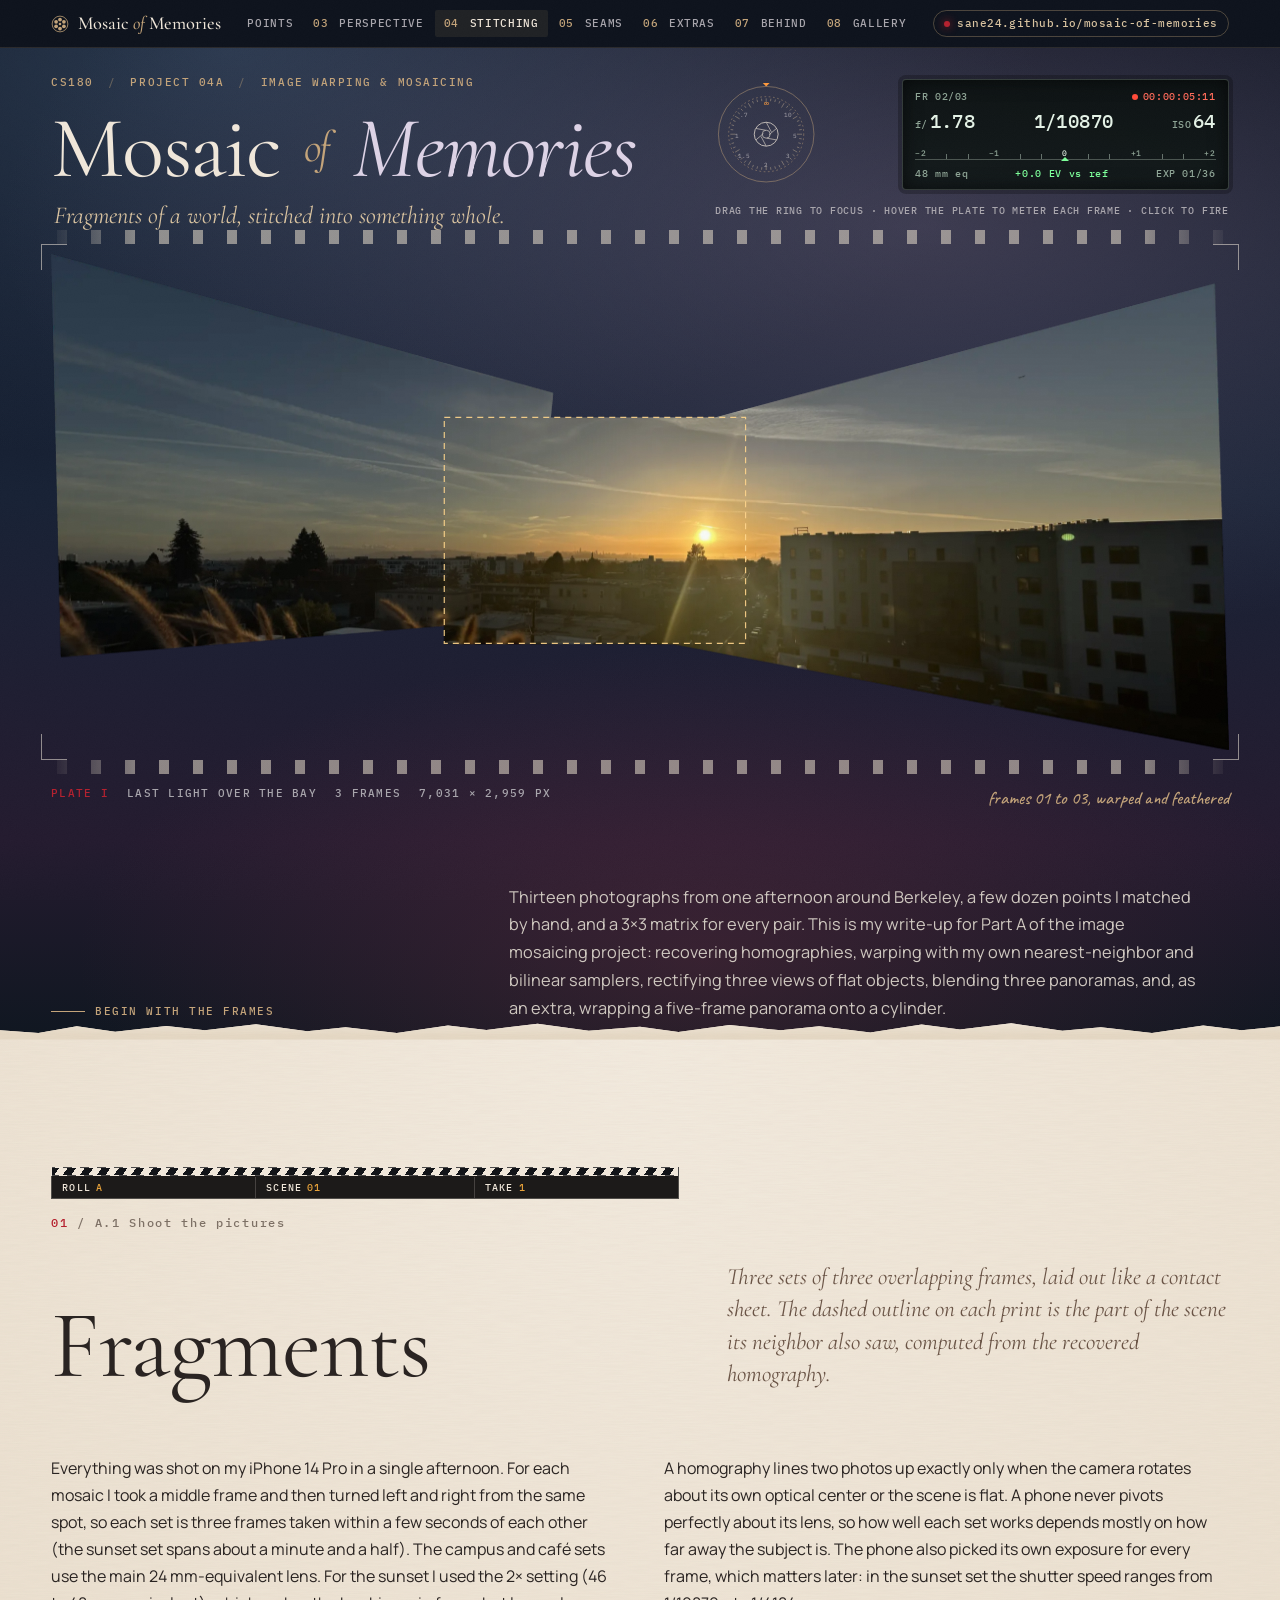
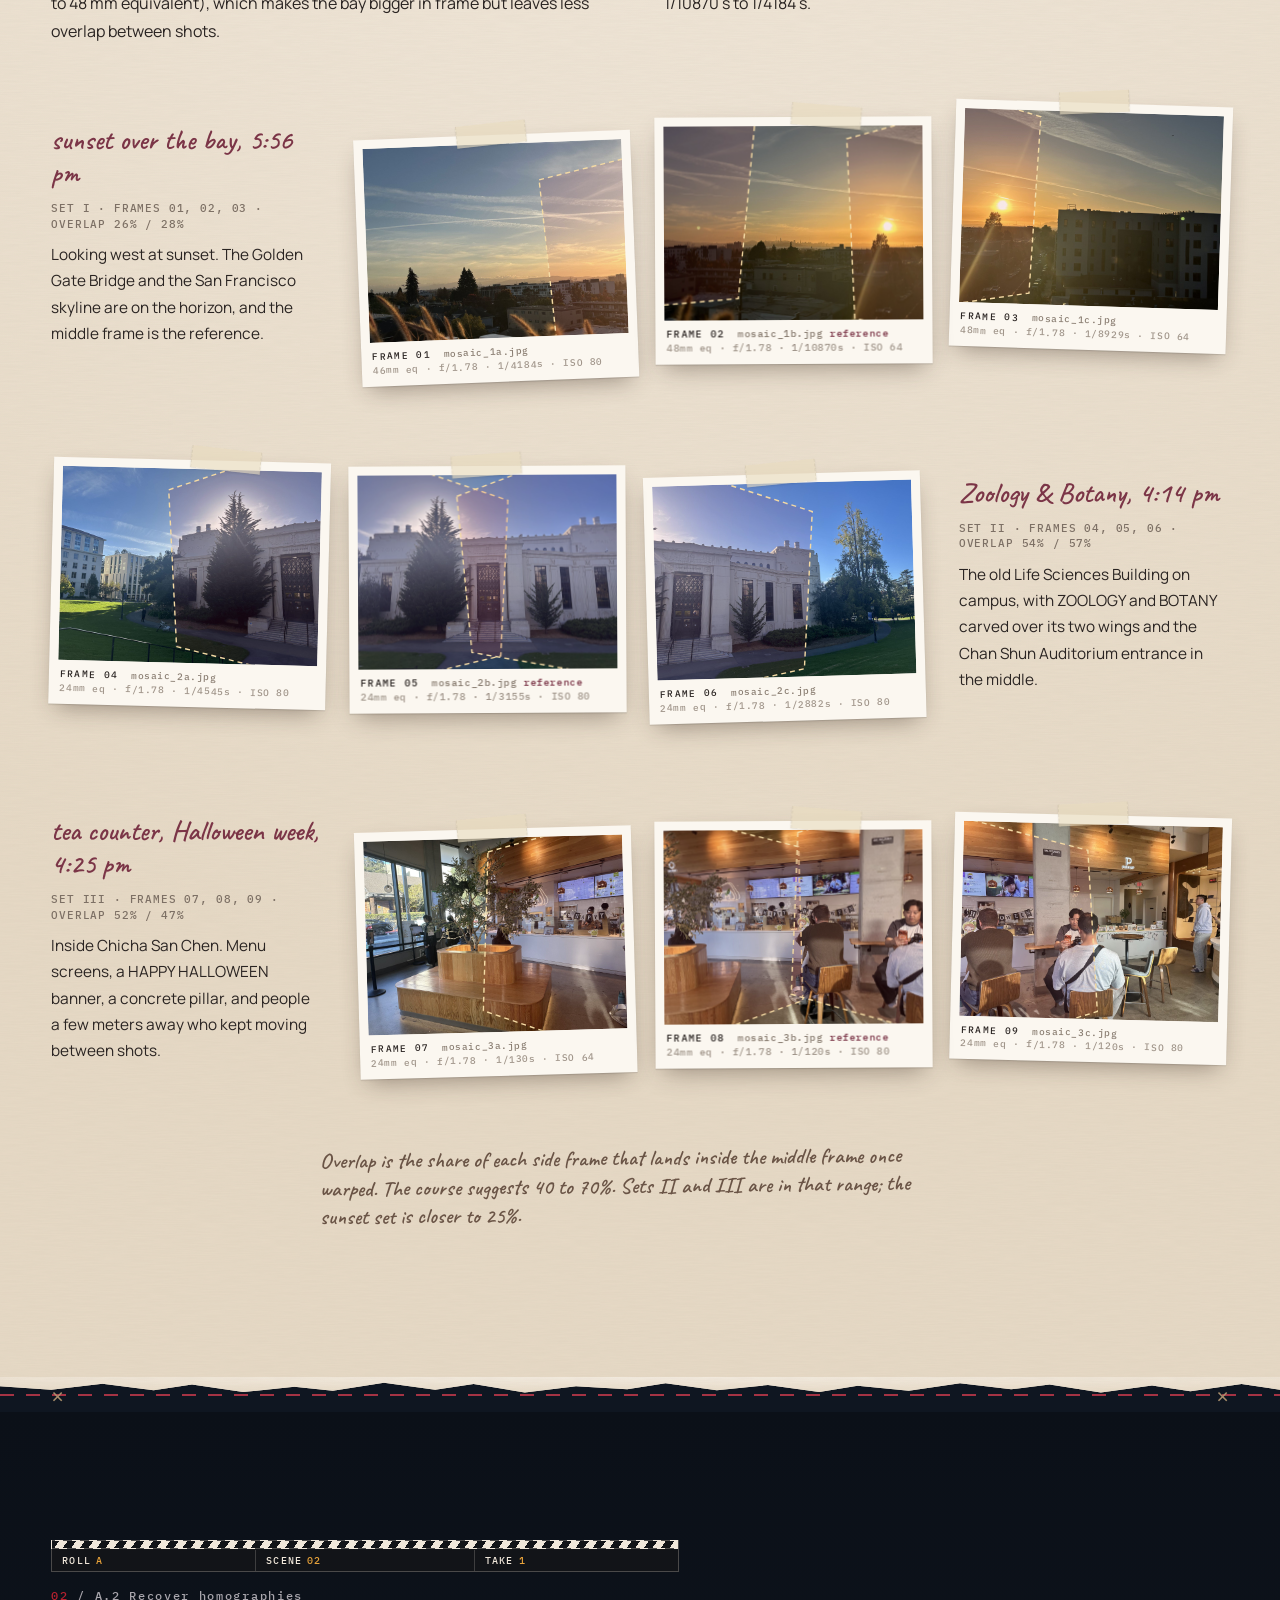
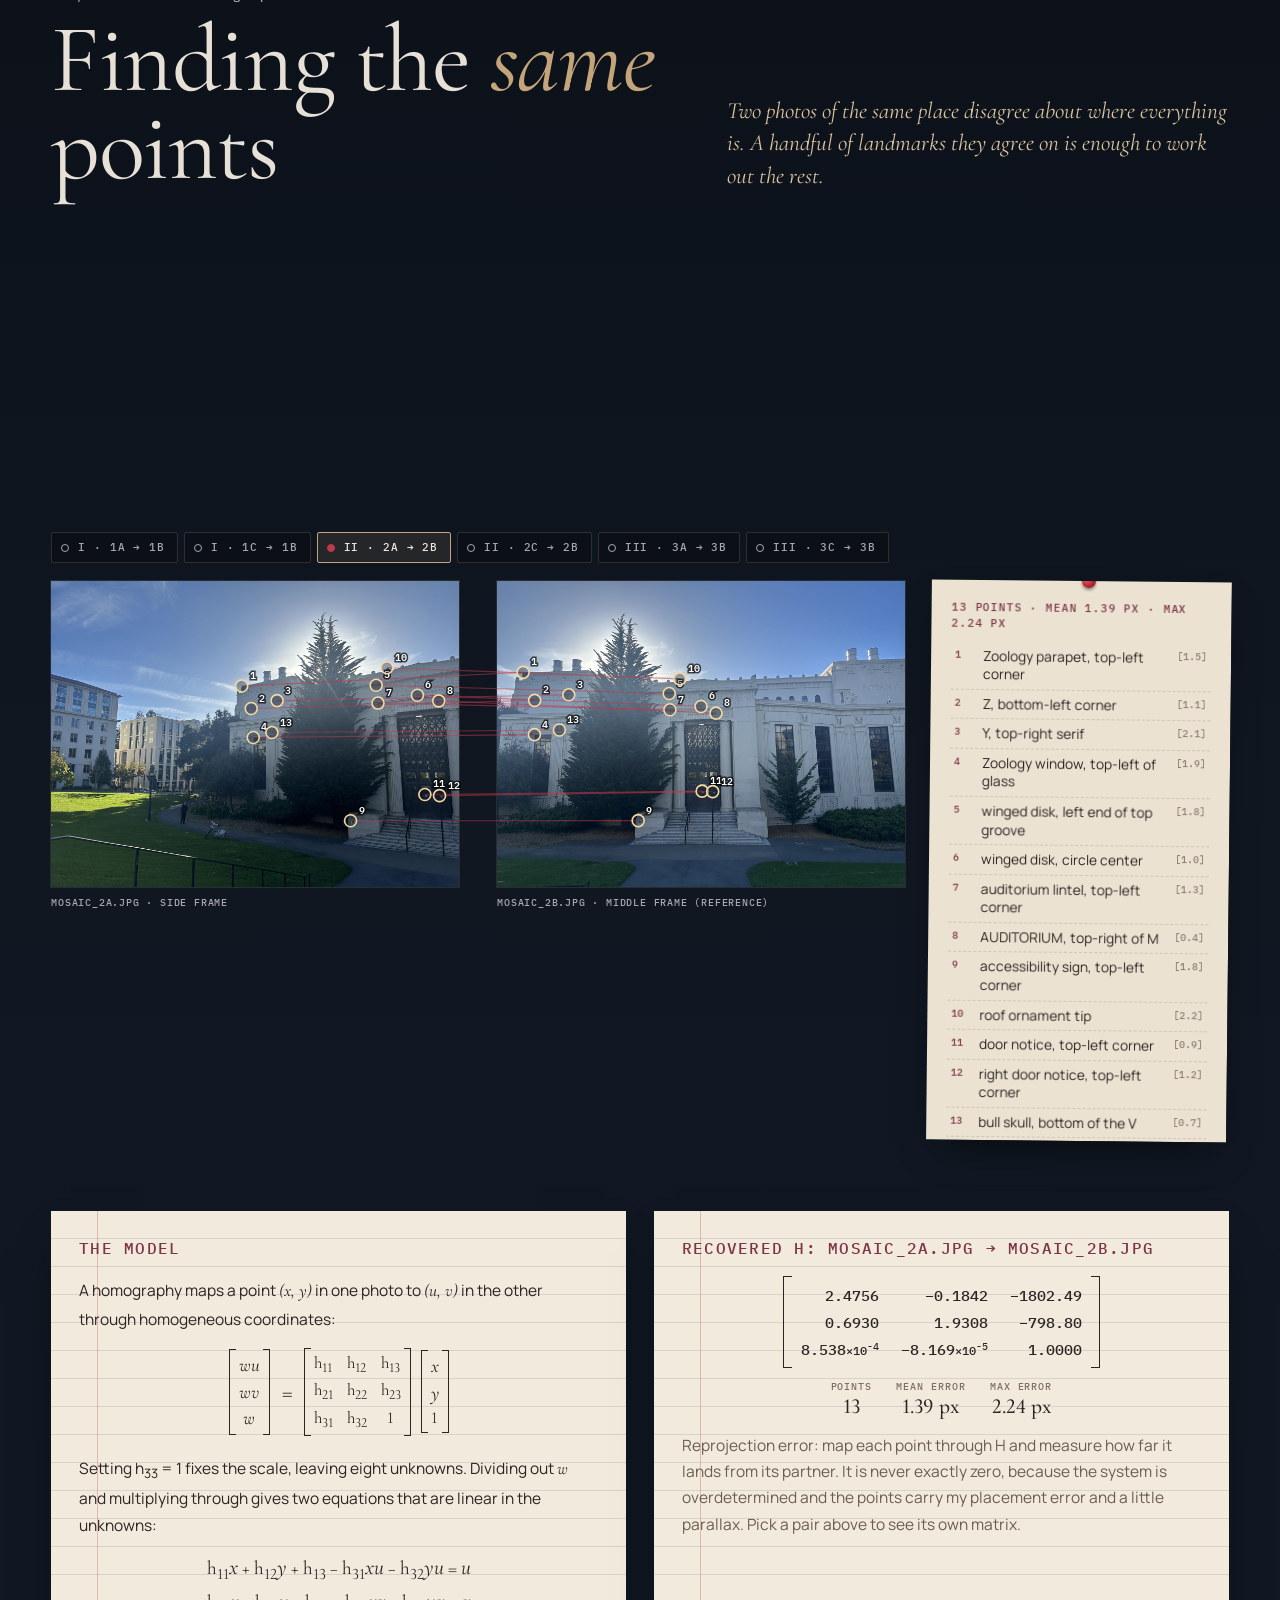
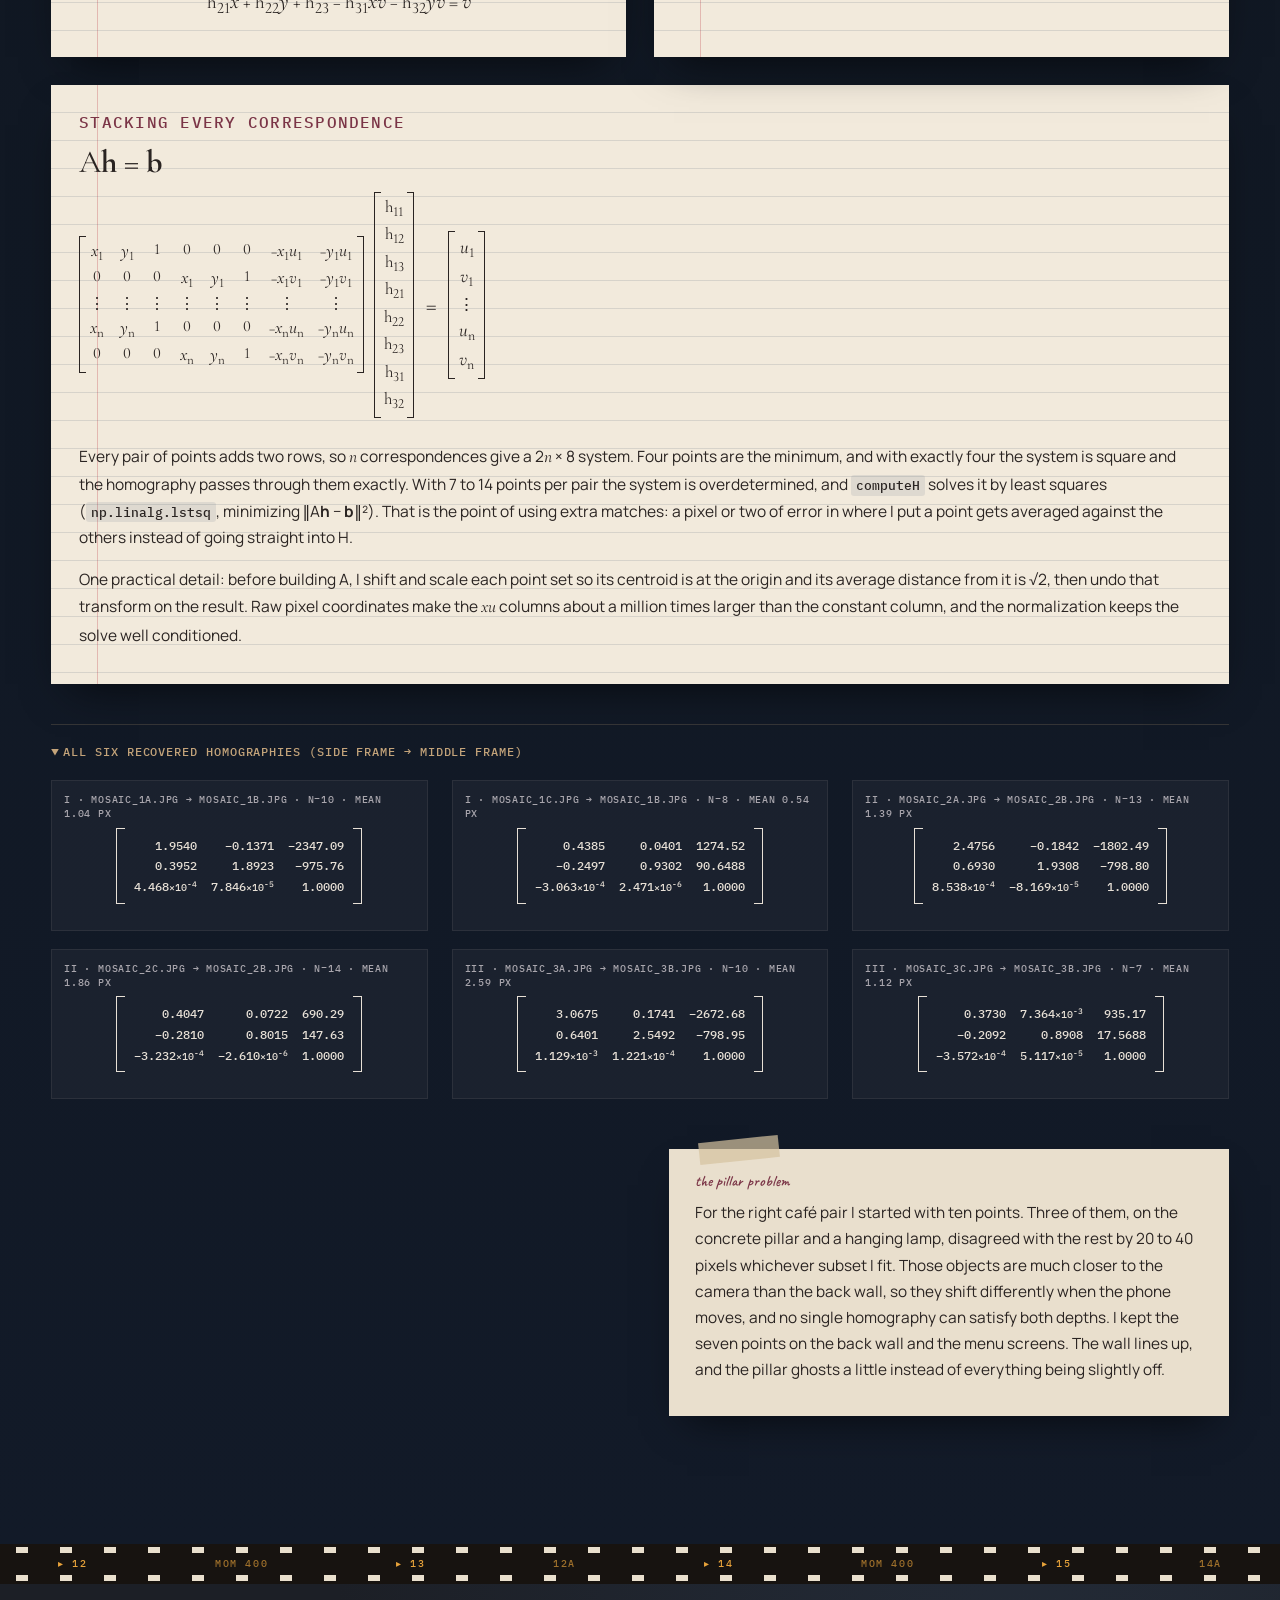
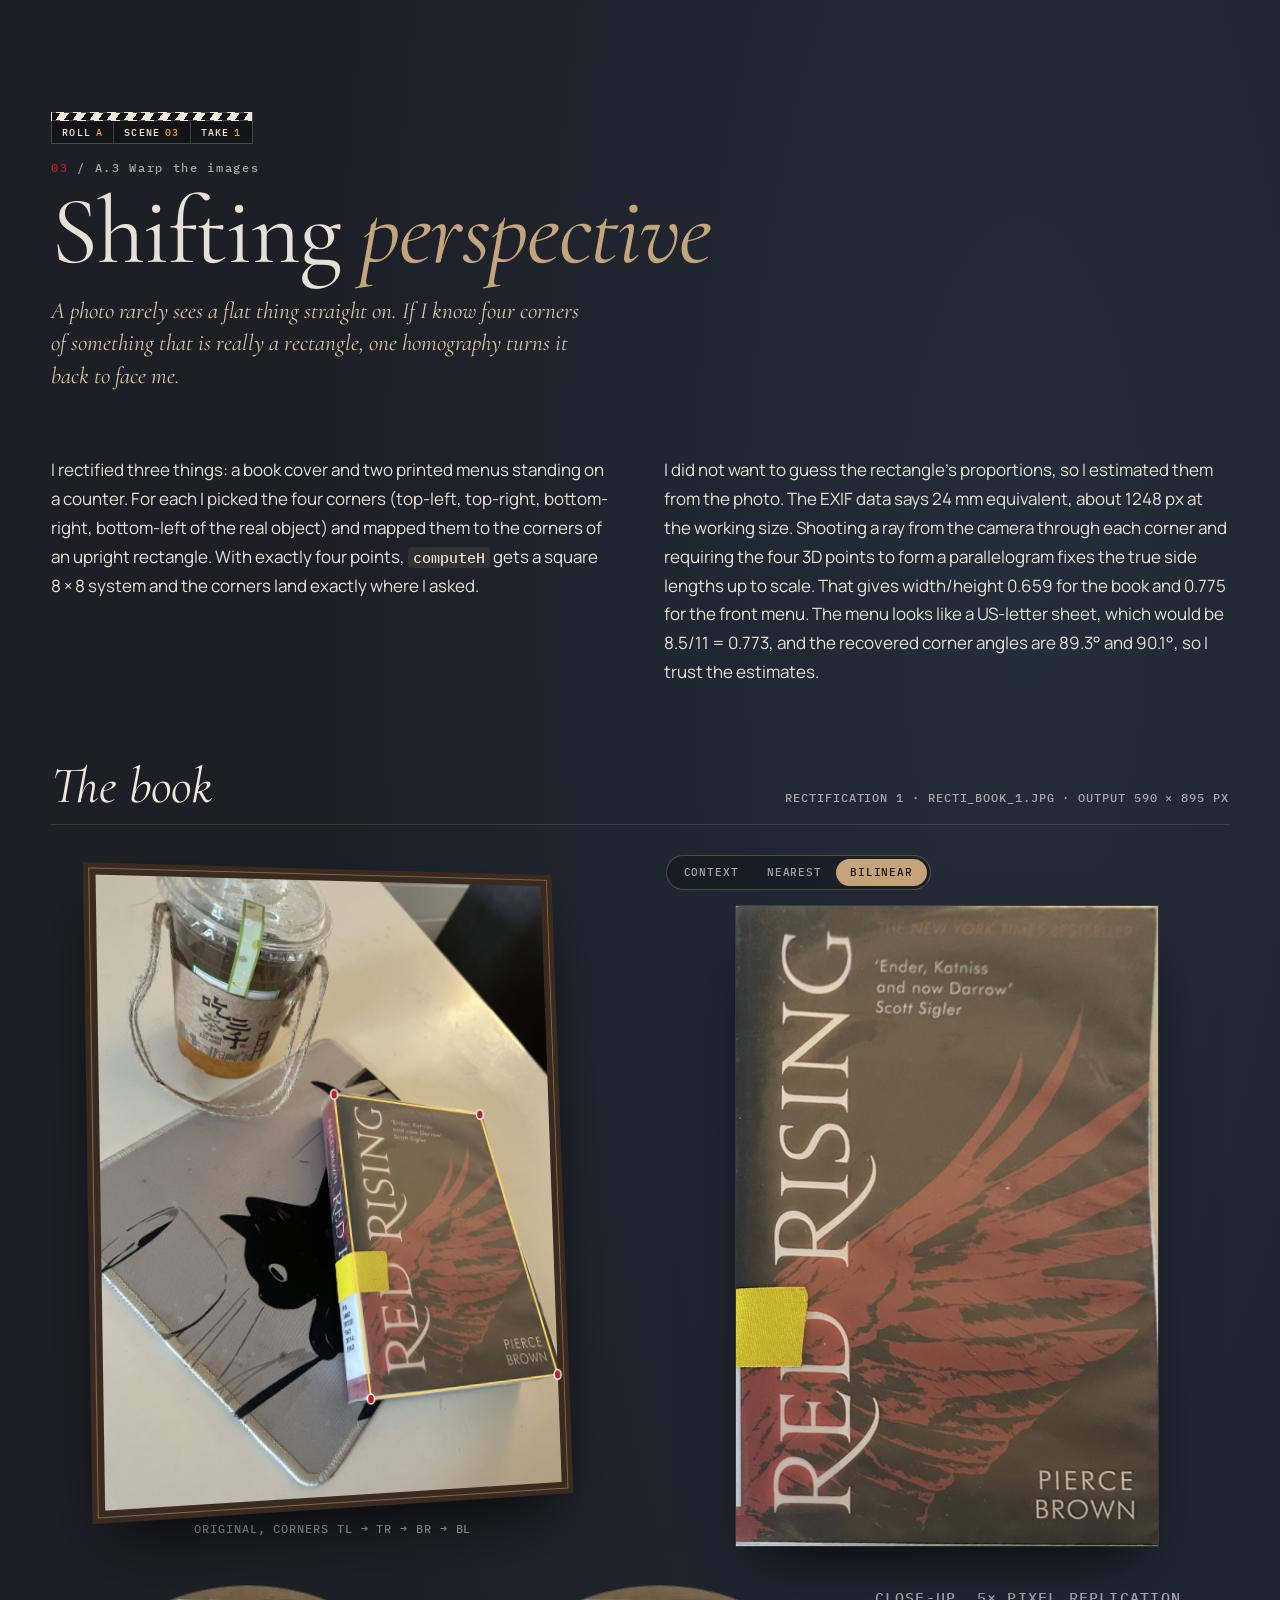
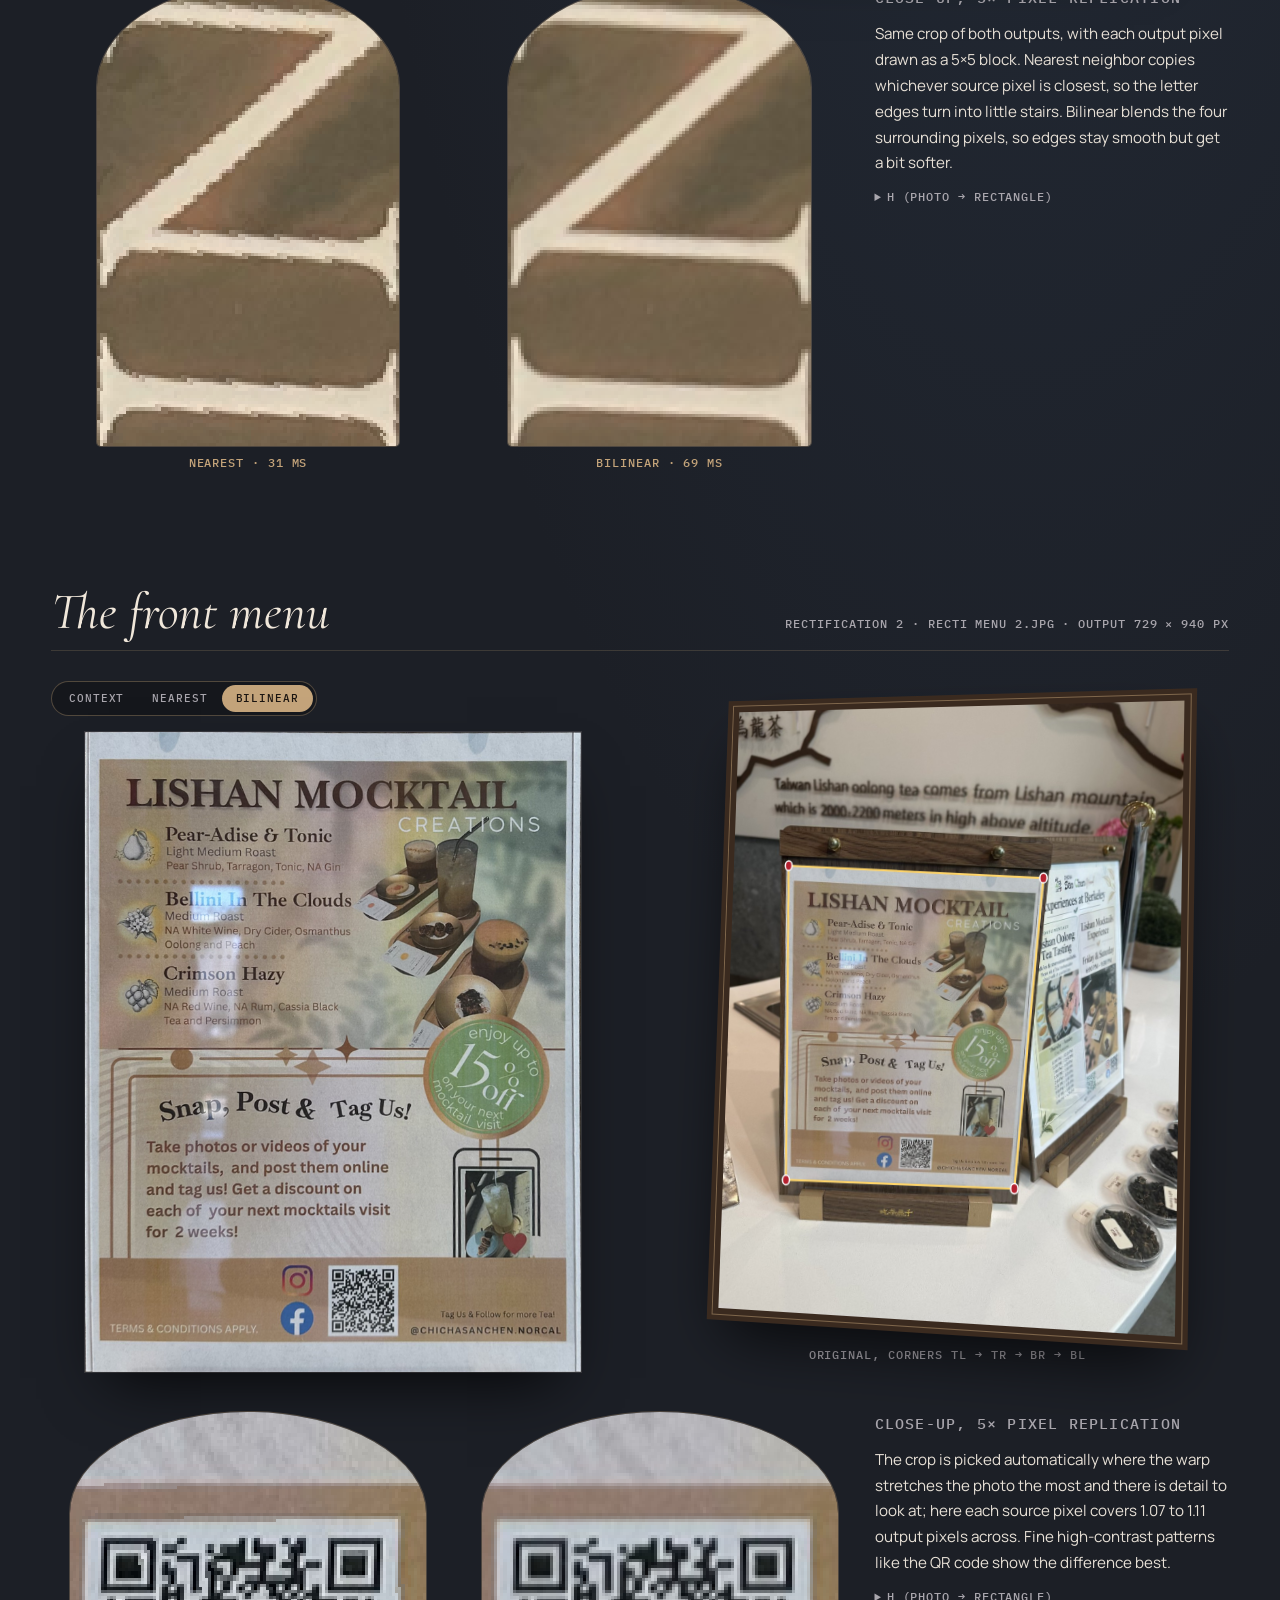
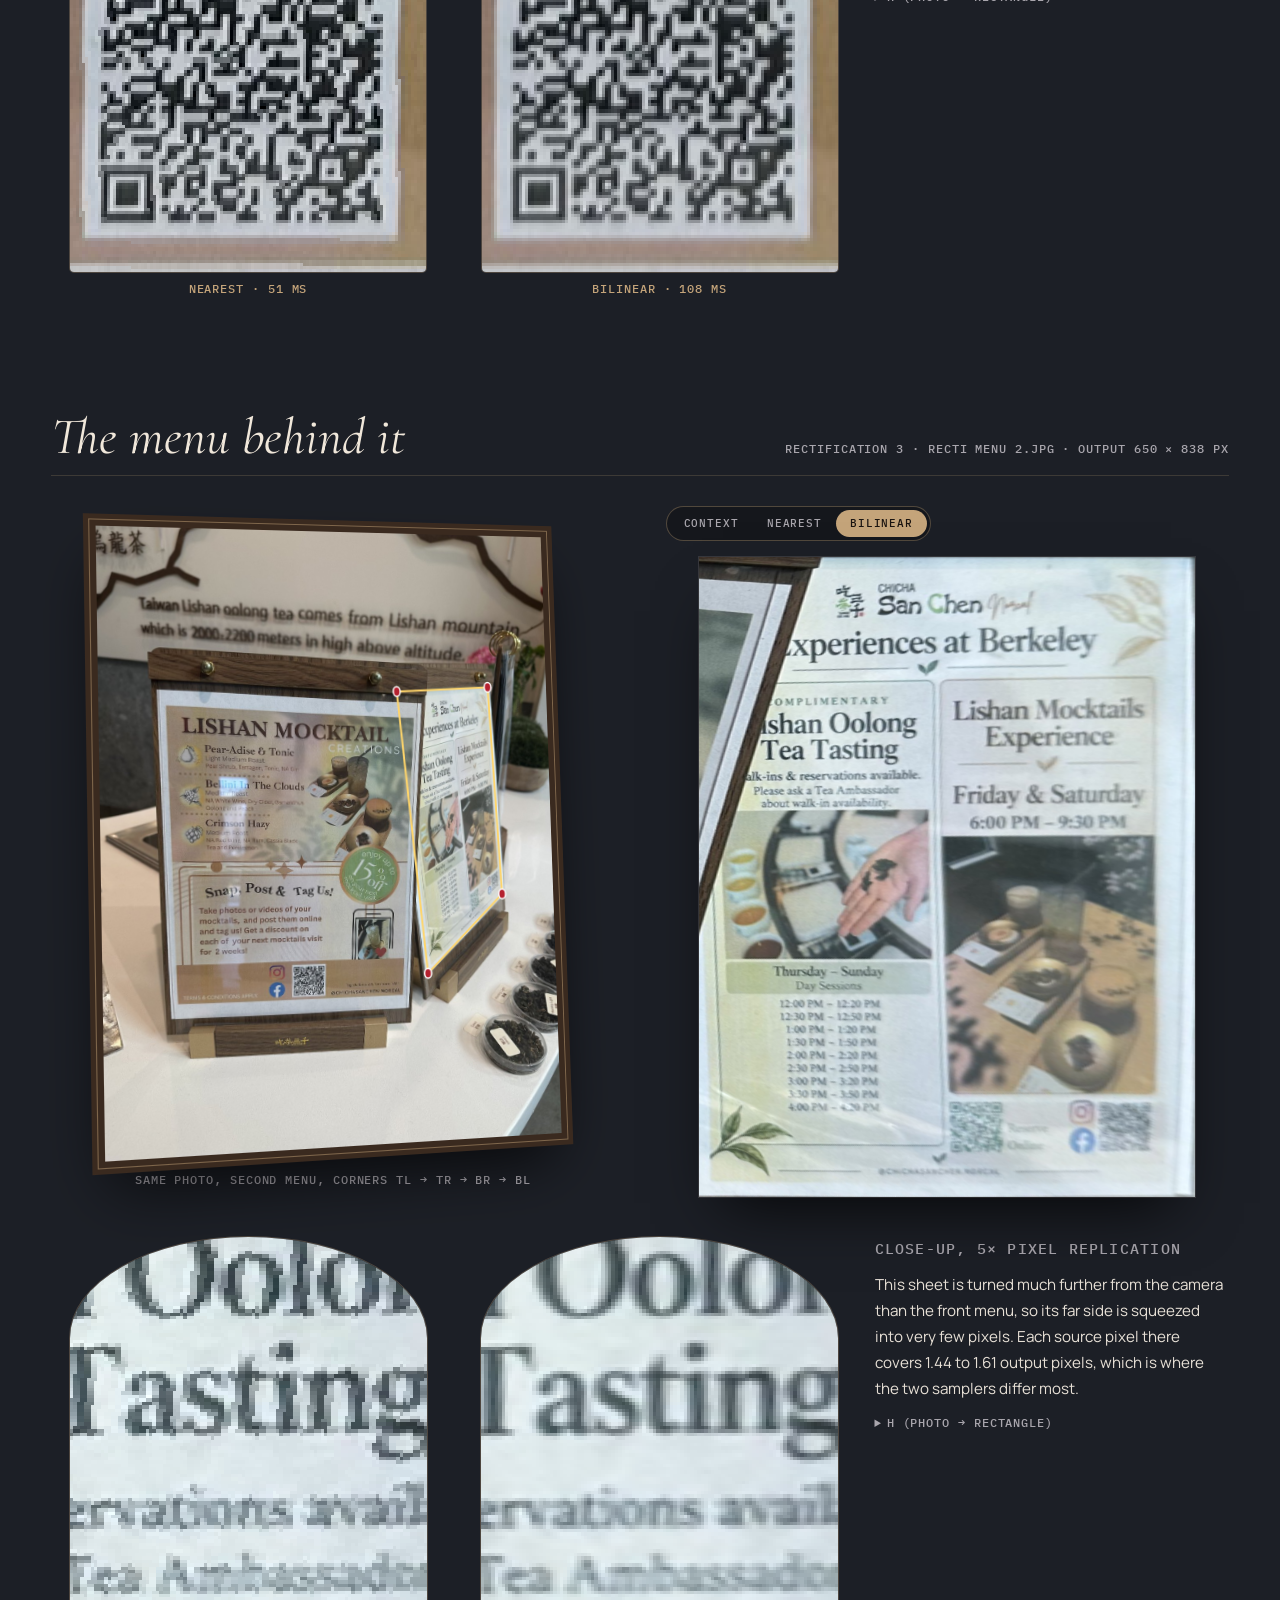
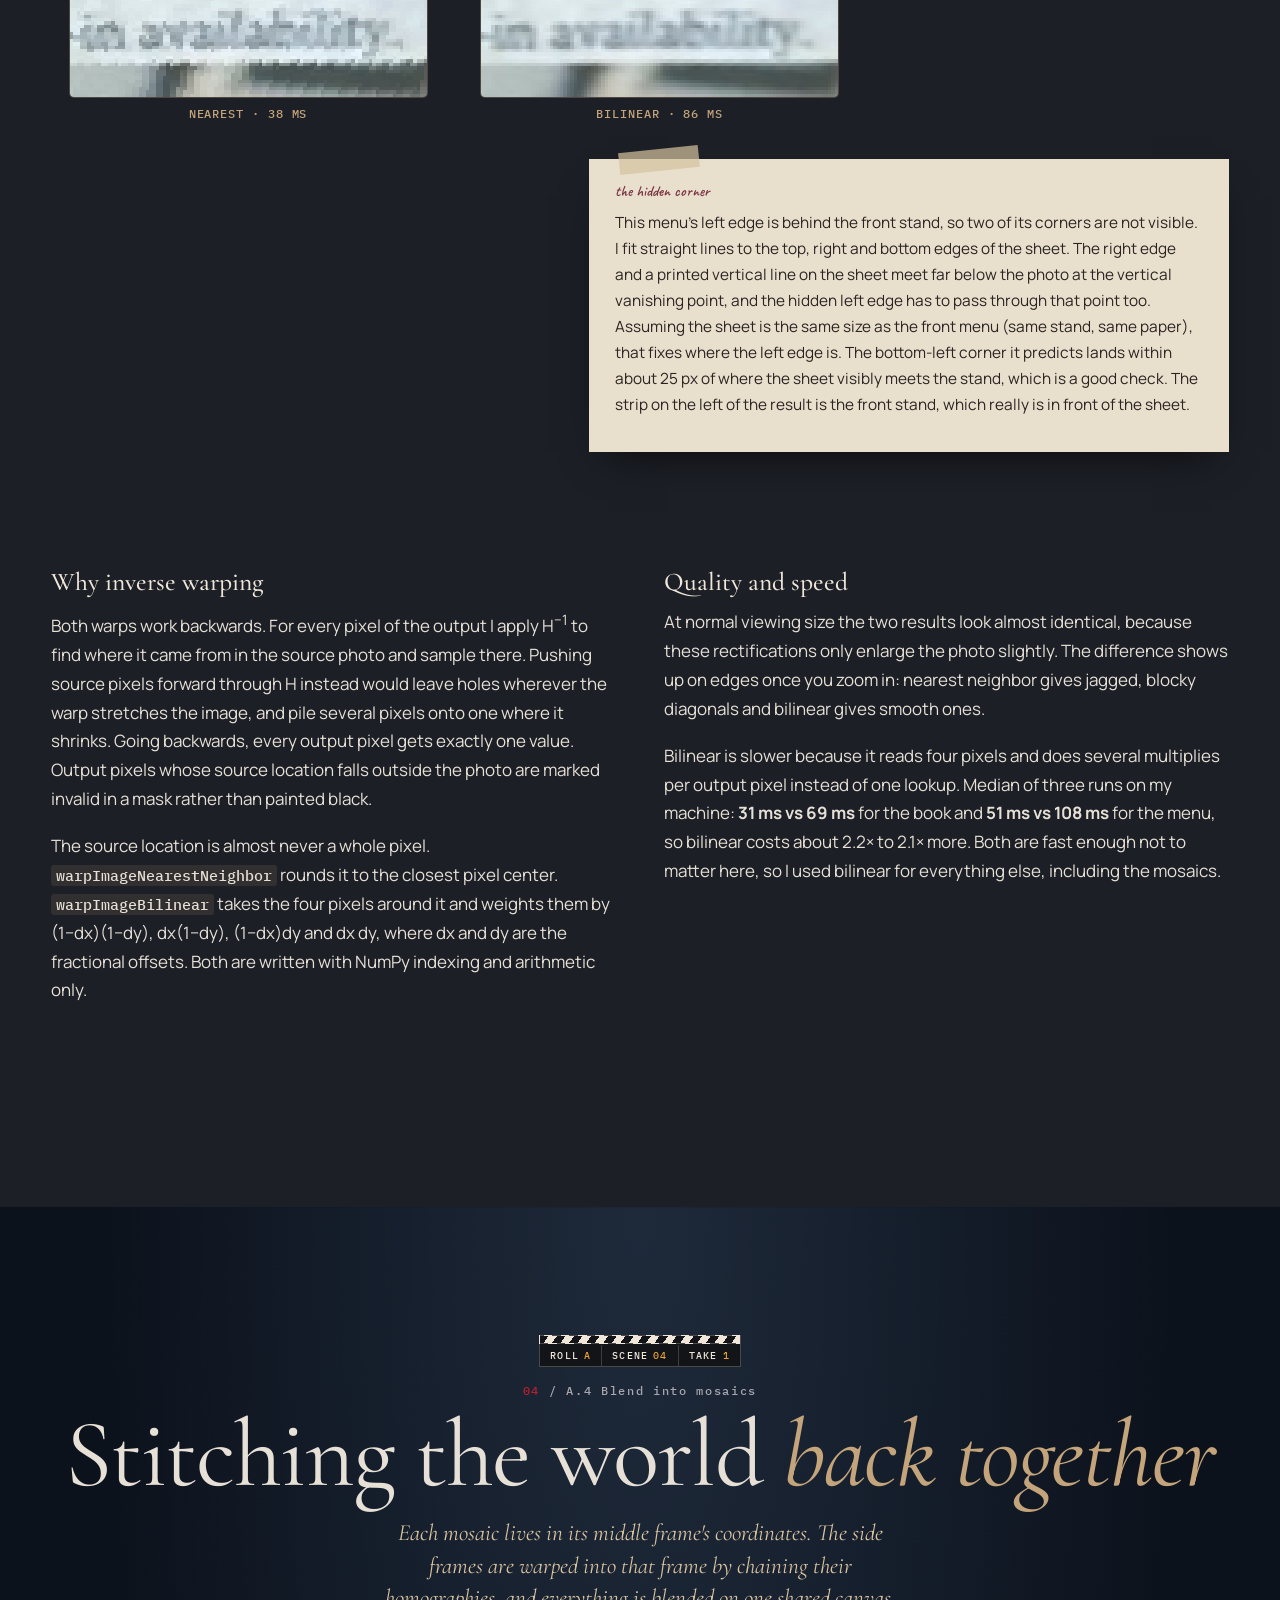
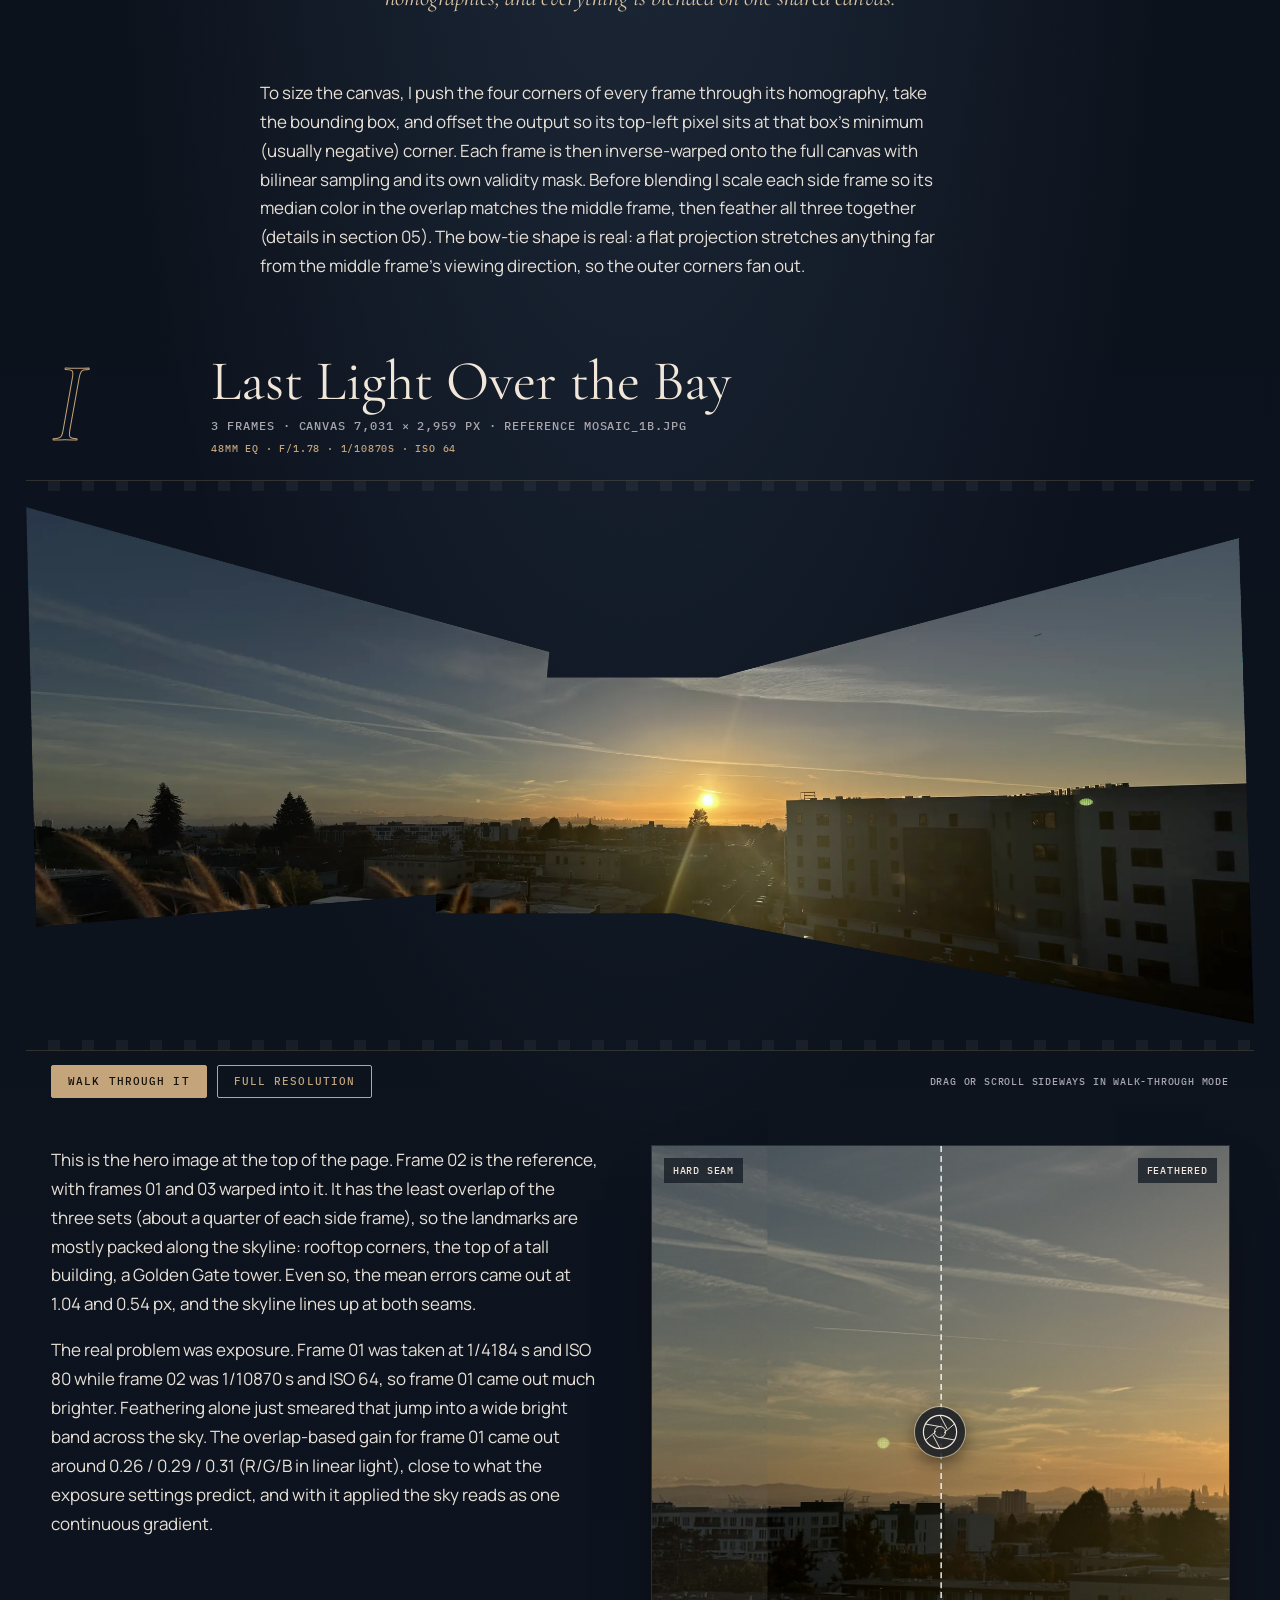
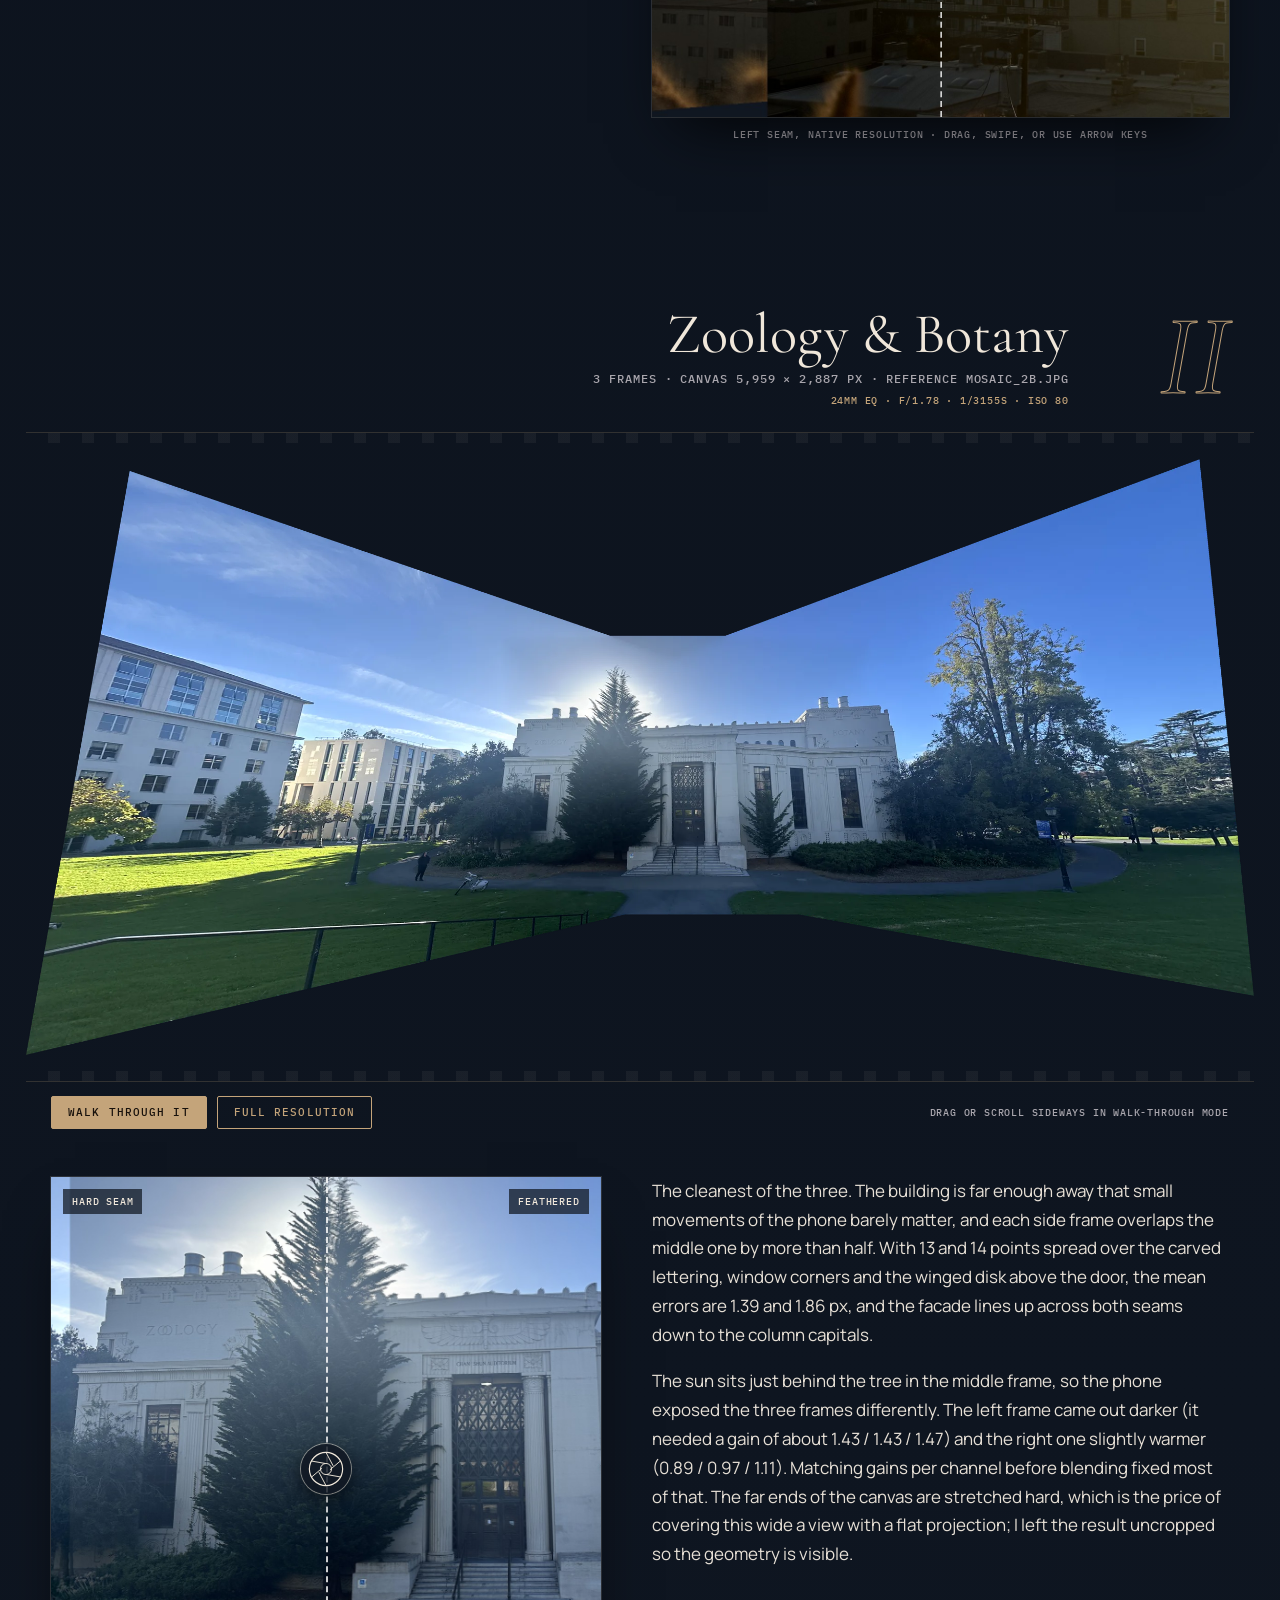
==== commit ffe649d1: "rebuild site" ====
--- a/docs/index.html
+++ b/docs/index.html
@@ -4,10 +4,10 @@
 <meta charset="utf-8">
 <meta name="viewport" content="width=device-width, initial-scale=1">
 <title>Mosaic of Memories</title>
-<meta name="description" content="CS180/280A Project 4A: image warping and mosaicing. Manual homographies, inverse warping, perspective rectification and feathered photo mosaics.">
+<meta name="description" content="CS180 Project 4A: image warping and mosaicing. Manual homographies, inverse warping, perspective rectification and feathered photo mosaics.">
 <meta name="color-scheme" content="dark light">
 <link rel="canonical" href="https://sane24.github.io/mosaic-of-memories/">
-<link rel="icon" href="assets/apple.svg" type="image/svg+xml">
+<link rel="icon" href="assets/reel.svg" type="image/svg+xml">
 <link rel="preconnect" href="https://fonts.googleapis.com">
 <link rel="preconnect" href="https://fonts.gstatic.com" crossorigin>
 <link href="https://fonts.googleapis.com/css2?family=Caveat:wght@500;600&family=Cormorant+Garamond:ital,wght@0,400;0,500;0,600;1,400;1,500&family=IBM+Plex+Mono:wght@400;500&family=Manrope:wght@400;500;600&display=swap" rel="stylesheet">
@@ -18,11 +18,11 @@
 
 <svg width="0" height="0" class="defs" aria-hidden="true" focusable="false">
   <defs>
-    <symbol id="apple" viewBox="0 0 64 64">
-      <path d="M33 17c-2-6 1-12 7-14-1 6-3 10-7 14z" fill="#3d5a3a"/>
-      <path d="M32 19c-6-4-17-4-22 4-6 10-1 27 7 34 4 4 8 4 11 2 2-1 6-1 8 0 3 2 7 2 11-2 8-7 12-23 6-33-5-8-15-8-21-5z" fill="currentColor"/>
-      <path d="M17 27c2-4 6-6 10-5-4 2-7 5-8 10z" fill="#fff" opacity=".35"/>
-      <path d="M32 19c0-4 0-7 2-10" stroke="#3b2a1f" stroke-width="2.4" fill="none" stroke-linecap="round"/>
+    <symbol id="reel" viewBox="0 0 48 48">
+      <circle cx="24" cy="24" r="21" fill="none" stroke="currentColor" stroke-width="2"/>
+      <circle cx="24" cy="24" r="3.5" fill="currentColor"/>
+      <g fill="currentColor"><circle cx="24" cy="12" r="5"/><circle cx="34.4" cy="18" r="5"/><circle cx="34.4" cy="30" r="5"/>
+      <circle cx="24" cy="36" r="5"/><circle cx="13.6" cy="30" r="5"/><circle cx="13.6" cy="18" r="5"/></g>
     </symbol>
     <symbol id="aperture" viewBox="0 0 48 48">
       <circle cx="24" cy="24" r="21" fill="none" stroke="currentColor" stroke-width="1.5"/>
@@ -42,7 +42,7 @@
 
 <header class="topbar">
   <a class="brand" href="#top" aria-label="Mosaic of Memories, back to top">
-    <svg class="brand__apple" aria-hidden="true"><use href="#apple"/></svg>
+    <svg class="brand__reel" aria-hidden="true"><use href="#reel"/></svg>
     <span>Mosaic <i>of</i> Memories</span>
   </a>
   <nav class="topnav" aria-label="Sections">
@@ -51,9 +51,11 @@
     <a href="#perspective"><b>03</b> Perspective</a>
     <a href="#stitching"><b>04</b> Stitching</a>
     <a href="#seams"><b>05</b> Seams</a>
-    <a href="#behind"><b>06</b> Behind</a>
-    <a href="#gallery"><b>07</b> Gallery</a>
+    <a href="#extras"><b>06</b> Extras</a>
+    <a href="#behind"><b>07</b> Behind</a>
+    <a href="#gallery"><b>08</b> Gallery</a>
   </nav>
+  <span class="counter mono" aria-hidden="true"><svg><use href="#reel"/></svg><b data-counter>FR 000</b></span>
   <a class="permalink" href="https://sane24.github.io/mosaic-of-memories/"><span class="permalink__dot" aria-hidden="true"></span>sane24.github.io/mosaic-of-memories</a>
 </header>
 
@@ -62,10 +64,17 @@
 <!-- ===================================================== 00 · OPENING -->
 <section class="hero" aria-labelledby="title">
   <div class="hero__sky" aria-hidden="true"></div>
+  <div class="leader" aria-hidden="true" data-leader>
+    <svg viewBox="0 0 200 200"><circle cx="100" cy="100" r="78" class="leader__ring"/><circle cx="100" cy="100" r="62" class="leader__ring"/>
+      <path class="leader__sweep" d="M100 100 L100 22 A78 78 0 0 1 100 22 Z"/>
+      <line x1="0" y1="100" x2="200" y2="100"/><line x1="100" y1="0" x2="100" y2="200"/>
+      <text x="100" y="120" data-leader-num>3</text></svg>
+    <p class="mono">PROJECT 04A &middot; REEL 1 &middot; CLICK TO SKIP</p>
+  </div>
   <div class="hero__top">
     <div class="hero__left">
       <div class="hero__meta">
-        <span>CS180 / 280A</span><span>Project 04A</span><span>Image Warping &amp; Mosaicing</span>
+        <span>CS180</span><span>Project 04A</span><span>Image Warping &amp; Mosaicing</span>
       </div>
       <p class="print-url">Website: <a href="https://sane24.github.io/mosaic-of-memories/">https://sane24.github.io/mosaic-of-memories/</a></p>
       <h1 id="title" class="hero__title">
@@ -76,39 +85,49 @@
       <p class="hero__sub">Fragments of a world, stitched into something whole.</p>
     </div>
 
-    <aside class="readout" aria-label="Camera settings of the middle sunset frame">
-      <svg class="readout__dial" viewBox="0 0 120 120" aria-hidden="true">
+    <aside class="readout" aria-label="Camera settings of the frame under the viewfinder">
+      <svg class="readout__dial" viewBox="0 0 120 120" data-dial tabindex="0" role="slider" aria-label="Focus ring" aria-valuemin="-100" aria-valuemax="100" aria-valuenow="0">
         <circle cx="60" cy="60" r="56" class="ring"/>
-        <circle cx="60" cy="60" r="44" class="ring ring--in"/>
-        <g class="ticks" stroke="currentColor" stroke-width=".8" opacity=".6"><line x1="60.0" y1="10.0" x2="60.0" y2="17.0"/><line x1="66.5" y1="10.4" x2="66.0" y2="14.4"/><line x1="72.9" y1="11.7" x2="71.9" y2="15.6"/><line x1="79.1" y1="13.8" x2="76.5" y2="20.3"/><line x1="85.0" y1="16.7" x2="83.0" y2="20.2"/><line x1="90.4" y1="20.3" x2="88.0" y2="23.5"/><line x1="95.4" y1="24.6" x2="90.4" y2="29.6"/><line x1="99.7" y1="29.6" x2="96.5" y2="32.0"/><line x1="103.3" y1="35.0" x2="99.8" y2="37.0"/><line x1="106.2" y1="40.9" x2="99.7" y2="43.5"/><line x1="108.3" y1="47.1" x2="104.4" y2="48.1"/><line x1="109.6" y1="53.5" x2="105.6" y2="54.0"/><line x1="110.0" y1="60.0" x2="103.0" y2="60.0"/><line x1="109.6" y1="66.5" x2="105.6" y2="66.0"/><line x1="108.3" y1="72.9" x2="104.4" y2="71.9"/><line x1="106.2" y1="79.1" x2="99.7" y2="76.5"/><line x1="103.3" y1="85.0" x2="99.8" y2="83.0"/><line x1="99.7" y1="90.4" x2="96.5" y2="88.0"/><line x1="95.4" y1="95.4" x2="90.4" y2="90.4"/><line x1="90.4" y1="99.7" x2="88.0" y2="96.5"/><line x1="85.0" y1="103.3" x2="83.0" y2="99.8"/><line x1="79.1" y1="106.2" x2="76.5" y2="99.7"/><line x1="72.9" y1="108.3" x2="71.9" y2="104.4"/><line x1="66.5" y1="109.6" x2="66.0" y2="105.6"/><line x1="60.0" y1="110.0" x2="60.0" y2="103.0"/><line x1="53.5" y1="109.6" x2="54.0" y2="105.6"/><line x1="47.1" y1="108.3" x2="48.1" y2="104.4"/><line x1="40.9" y1="106.2" x2="43.5" y2="99.7"/><line x1="35.0" y1="103.3" x2="37.0" y2="99.8"/><line x1="29.6" y1="99.7" x2="32.0" y2="96.5"/><line x1="24.6" y1="95.4" x2="29.6" y2="90.4"/><line x1="20.3" y1="90.4" x2="23.5" y2="88.0"/><line x1="16.7" y1="85.0" x2="20.2" y2="83.0"/><line x1="13.8" y1="79.1" x2="20.3" y2="76.5"/><line x1="11.7" y1="72.9" x2="15.6" y2="71.9"/><line x1="10.4" y1="66.5" x2="14.4" y2="66.0"/><line x1="10.0" y1="60.0" x2="17.0" y2="60.0"/><line x1="10.4" y1="53.5" x2="14.4" y2="54.0"/><line x1="11.7" y1="47.1" x2="15.6" y2="48.1"/><line x1="13.8" y1="40.9" x2="20.3" y2="43.5"/><line x1="16.7" y1="35.0" x2="20.2" y2="37.0"/><line x1="20.3" y1="29.6" x2="23.5" y2="32.0"/><line x1="24.6" y1="24.6" x2="29.6" y2="29.6"/><line x1="29.6" y1="20.3" x2="32.0" y2="23.5"/><line x1="35.0" y1="16.7" x2="37.0" y2="20.2"/><line x1="40.9" y1="13.8" x2="43.5" y2="20.3"/><line x1="47.1" y1="11.7" x2="48.1" y2="15.6"/><line x1="53.5" y1="10.4" x2="54.0" y2="14.4"/></g>
-        <g class="stops" font-size="8.5">
-          <text x="60" y="13">1.8</text><text x="96" y="30">2.8</text><text x="109" y="64">4</text>
-          <text x="96" y="99">5.6</text><text x="60" y="114">8</text><text x="22" y="99">11</text>
-          <text x="10" y="64">16</text><text x="22" y="30">22</text>
+        <g data-dial-ring>
+          <circle cx="60" cy="60" r="44" class="ring ring--in"/>
+          <g class="ticks" data-ticks stroke="currentColor" stroke-width=".8" opacity=".6"></g>
+          <g class="stops" font-size="7.5">
+            <text x="60" y="27">&infin;</text><text x="86" y="40">10</text><text x="94" y="64">5</text>
+            <text x="86" y="88">3</text><text x="60" y="99">2</text><text x="34" y="88">1.5</text>
+            <text x="26" y="64">1</text><text x="34" y="40">.7</text>
+          </g>
         </g>
-        <path d="M60 18 l-4 -6 h8z" class="index"/>
-        <g class="blades"><use href="#aperture" x="38" y="38" width="44" height="44"/></g>
+        <path d="M60 4 l-4 -4 h8z" class="index"/>
+        <g class="blades"><use href="#aperture" x="44" y="44" width="32" height="32"/></g>
       </svg>
-      <div class="readout__lcd">
-        <p class="readout__row readout__row--top"><span>FR 02/03</span><span class="rec">&#9679; REF</span></p>
-        <p class="readout__main"><span><small>f/</small>1.78</span><span>1/10870</span><span><small>ISO</small>64</span></p>
+      <div class="readout__lcd" aria-live="polite">
+        <p class="readout__row readout__row--top"><span data-ro="frame">FR 02/03</span><span class="rec"><i></i><span data-ro="tc">00:00:00:00</span></span></p>
+        <p class="readout__main"><span><small>f/</small><span data-ro="f">1.78</span></span><span data-ro="s">1/10870</span><span><small>ISO</small><span data-ro="iso">64</span></span></p>
         <div class="readout__meter" aria-hidden="true">
           <span>&minus;2</span><i></i><i></i><span>&minus;1</span><i></i><i></i><b>0</b><i></i><i></i><span>+1</span><i></i><i></i><span>+2</span>
-        </div>
-        <p class="readout__row"><span>48 mm eq</span><span>iPhone 14 Pro</span></p>
-      </div>
-      <p class="readout__cap mono">exif, frame 02, plate I</p>
+          <em class="needle" data-ro="needle"></em>
+        </div>
+        <p class="readout__row"><span><span data-ro="mm">48</span> mm eq</span><span data-ro="ev">&plusmn;0.0 EV vs ref</span><span data-ro="exp">EXP 01/36</span></p>
+      </div>
+      <p class="readout__cap mono"><span class="hint-fine">drag the ring to focus &middot; hover the plate to meter each frame &middot; click to fire</span><span class="hint-touch">touch the plate to meter a frame and fire the shutter</span></p>
     </aside>
   </div>
 
   <figure class="hero__plate" style="--ar: 2.3761">
-    <div class="plate" data-parallax="0.6">
+    <div class="plate-wrap">
+    <div class="gate" aria-hidden="true"><span class="gate__strip gate__strip--top"></span><span class="gate__strip gate__strip--bottom"></span></div>
+    <div class="plate" data-plate tabindex="0" role="button" aria-label="Viewfinder over plate I. Click or press Enter to release the shutter.">
       <img class="plate__layer l1" src="assets/img/mosaic1_warped1.webp" alt="" aria-hidden="true">
       <img class="plate__layer l3" src="assets/img/mosaic1_warped3.webp" alt="" aria-hidden="true">
       <img class="plate__layer l2" src="assets/img/mosaic1_warped2.webp" alt="" aria-hidden="true">
       <img class="plate__final" src="assets/img/mosaic1_feathered_2400.webp" alt="Three sunset photographs over the bay stitched into one wide panorama; the outer frames fan out into a bow-tie shape.">
-      <span class="af af--1" aria-hidden="true"></span><span class="af af--2" aria-hidden="true"></span><span class="af af--3" aria-hidden="true"></span>
-      <span class="datestamp" aria-hidden="true">17:57</span><span class="vf vf--tl"></span><span class="vf vf--tr"></span><span class="vf vf--bl"></span><span class="vf vf--br"></span>
+      <svg class="plate__frames" viewBox="0 0 1 1" preserveAspectRatio="none" aria-hidden="true" data-frames></svg>
+      <span class="plate__af" aria-hidden="true" data-af><i></i><i></i><i></i><i></i></span>
+      <svg class="plate__iris" viewBox="-50 -50 100 100" preserveAspectRatio="xMidYMid slice" aria-hidden="true" data-iris></svg>
+      <span class="plate__flash" aria-hidden="true" data-flash></span>
+      <span class="vf vf--tl"></span><span class="vf vf--tr"></span><span class="vf vf--bl"></span><span class="vf vf--br"></span>
+      <span class="plate__tag mono" aria-hidden="true" data-frame-tag></span>
+    </div>
     </div>
     <figcaption class="hero__cap">
       <span>Plate I</span><span>Last Light Over the Bay</span><span>3 frames</span><span>7,031 &times; 2,959 px</span><span>frames 01 to 03, warped and feathered</span>
@@ -116,13 +135,9 @@
   </figure>
 
   <div class="hero__intro">
-    <p>Nine photographs from one afternoon around Berkeley, a few dozen points I matched by hand, and a 3&times;3 matrix for every pair. This is my write-up for Part A of the image mosaicing project: recovering homographies, warping with my own nearest-neighbor and bilinear samplers, rectifying three views of flat objects, and blending three panoramas.</p>
-    <svg class="sticker sticker--apple" aria-hidden="true"><use href="#apple"/></svg>
-  </div>
-
-  <svg class="skyline" viewBox="0 0 1440 120" preserveAspectRatio="none" aria-hidden="true">
-    <path d="M0 120V92h40v-14h18v14h30V70h12V54l6-10 6 10v16h12v22h44V80h26V62h8V40l5-8 5 8v22h8v18h30v12h52V74h14V58h20V30l4-14 4 14v28h20v16h14v18h60V66h10V50h22v16h10v26h48V84h30V60l12-22 12 22v24h30v8h70V70h16V48h6V36h4V24l3-8 3 8v12h4v12h6v22h16v22h56V78h22V64h36v28h40V58h8V44l10-14 10 14v14h8v34h52V80h20V50h6l8-16 8 16h6v42h44V70h28v22h40V60h14V46h16v14h14v32h60v28z" fill="currentColor"/>
-  </svg>
+    <p>Thirteen photographs from one afternoon around Berkeley, a few dozen points I matched by hand, and a 3&times;3 matrix for every pair. This is my write-up for Part A of the image mosaicing project: recovering homographies, warping with my own nearest-neighbor and bilinear samplers, rectifying three views of flat objects, blending three panoramas, and, as an extra, wrapping a five-frame panorama onto a cylinder.</p>
+  </div>
+
   <a class="hero__scroll" href="#fragments">Begin with the frames</a>
 </section>
 
@@ -148,9 +163,9 @@
         <p>Looking west at sunset. The Golden Gate Bridge and the San Francisco skyline are on the horizon, and the middle frame is the reference.</p>
       </div>
       <div class="strip__prints">
-        <figure class="print print--tilt-l" data-frame="0:0"><span class="tape"></span><div class="print__img"><img src="assets/img/mosaic1_frame1.jpg" alt="Frame 01: sunset sky over rooftops, with tall grass in the foreground on the left." loading="lazy"></div><figcaption><b>FRAME 01</b> mosaic_1a.jpg<br><span>17:56 &middot; 46mm eq &middot; f/1.78 &middot; 1/4184s &middot; ISO 80</span></figcaption></figure>
-        <figure class="print print--ref" data-frame="0:1"><span class="tape tape--r"></span><div class="print__img"><img src="assets/img/mosaic1_frame2.jpg" alt="Frame 02: the sun low over the bay, with the San Francisco skyline on the horizon." loading="lazy"></div><figcaption><b>FRAME 02</b> mosaic_1b.jpg <em>reference</em><br><span>17:57 &middot; 48mm eq &middot; f/1.78 &middot; 1/10870s &middot; ISO 64</span></figcaption></figure>
-        <figure class="print print--tilt-r" data-frame="0:2"><span class="tape"></span><div class="print__img"><img src="assets/img/mosaic1_frame3.jpg" alt="Frame 03: the sun and the Golden Gate Bridge, with an apartment building on the right." loading="lazy"></div><figcaption><b>FRAME 03</b> mosaic_1c.jpg<br><span>17:57 &middot; 48mm eq &middot; f/1.78 &middot; 1/8929s &middot; ISO 64</span></figcaption></figure>
+        <figure class="print print--tilt-l" data-frame="0:0"><span class="tape"></span><div class="print__img"><img src="assets/img/mosaic1_frame1.jpg" alt="Frame 01: sunset sky over rooftops, with tall grass in the foreground on the left." loading="lazy"></div><figcaption><b>FRAME 01</b> mosaic_1a.jpg<br><span>46mm eq &middot; f/1.78 &middot; 1/4184s &middot; ISO 80</span></figcaption></figure>
+        <figure class="print print--ref" data-frame="0:1"><span class="tape tape--r"></span><div class="print__img"><img src="assets/img/mosaic1_frame2.jpg" alt="Frame 02: the sun low over the bay, with the San Francisco skyline on the horizon." loading="lazy"></div><figcaption><b>FRAME 02</b> mosaic_1b.jpg <em>reference</em><br><span>48mm eq &middot; f/1.78 &middot; 1/10870s &middot; ISO 64</span></figcaption></figure>
+        <figure class="print print--tilt-r" data-frame="0:2"><span class="tape"></span><div class="print__img"><img src="assets/img/mosaic1_frame3.jpg" alt="Frame 03: the sun and the Golden Gate Bridge, with an apartment building on the right." loading="lazy"></div><figcaption><b>FRAME 03</b> mosaic_1c.jpg<br><span>48mm eq &middot; f/1.78 &middot; 1/8929s &middot; ISO 64</span></figcaption></figure>
       </div>
     </article>
 
@@ -161,9 +176,9 @@
         <p>The old Life Sciences Building on campus, with ZOOLOGY and BOTANY carved over its two wings and the Chan Shun Auditorium entrance in the middle.</p>
       </div>
       <div class="strip__prints">
-        <figure class="print print--tilt-r" data-frame="1:0"><span class="tape tape--r"></span><div class="print__img"><img src="assets/img/mosaic2_frame1.jpg" alt="Frame 04: lawn and modern buildings, with the left wing of the Zoology building at the edge." loading="lazy"></div><figcaption><b>FRAME 04</b> mosaic_2a.jpg<br><span>16:14 &middot; 24mm eq &middot; f/1.78 &middot; 1/4545s &middot; ISO 80</span></figcaption></figure>
-        <figure class="print print--ref" data-frame="1:1"><span class="tape"></span><div class="print__img"><img src="assets/img/mosaic2_frame2.jpg" alt="Frame 05: the white facade with Chan Shun Auditorium doors, steps and a tall evergreen in front." loading="lazy"></div><figcaption><b>FRAME 05</b> mosaic_2b.jpg <em>reference</em><br><span>16:14 &middot; 24mm eq &middot; f/1.78 &middot; 1/3155s &middot; ISO 80</span></figcaption></figure>
-        <figure class="print print--tilt-l" data-frame="1:2"><span class="tape"></span><div class="print__img"><img src="assets/img/mosaic2_frame3.jpg" alt="Frame 06: the Botany wing with tall windows, trees and lawn on the right." loading="lazy"></div><figcaption><b>FRAME 06</b> mosaic_2c.jpg<br><span>16:14 &middot; 24mm eq &middot; f/1.78 &middot; 1/2882s &middot; ISO 80</span></figcaption></figure>
+        <figure class="print print--tilt-r" data-frame="1:0"><span class="tape tape--r"></span><div class="print__img"><img src="assets/img/mosaic2_frame1.jpg" alt="Frame 04: lawn and modern buildings, with the left wing of the Zoology building at the edge." loading="lazy"></div><figcaption><b>FRAME 04</b> mosaic_2a.jpg<br><span>24mm eq &middot; f/1.78 &middot; 1/4545s &middot; ISO 80</span></figcaption></figure>
+        <figure class="print print--ref" data-frame="1:1"><span class="tape"></span><div class="print__img"><img src="assets/img/mosaic2_frame2.jpg" alt="Frame 05: the white facade with Chan Shun Auditorium doors, steps and a tall evergreen in front." loading="lazy"></div><figcaption><b>FRAME 05</b> mosaic_2b.jpg <em>reference</em><br><span>24mm eq &middot; f/1.78 &middot; 1/3155s &middot; ISO 80</span></figcaption></figure>
+        <figure class="print print--tilt-l" data-frame="1:2"><span class="tape"></span><div class="print__img"><img src="assets/img/mosaic2_frame3.jpg" alt="Frame 06: the Botany wing with tall windows, trees and lawn on the right." loading="lazy"></div><figcaption><b>FRAME 06</b> mosaic_2c.jpg<br><span>24mm eq &middot; f/1.78 &middot; 1/2882s &middot; ISO 80</span></figcaption></figure>
       </div>
     </article>
 
@@ -174,9 +189,9 @@
         <p>Inside Chicha San Chen. Menu screens, a HAPPY HALLOWEEN banner, a concrete pillar, and people a few meters away who kept moving between shots.</p>
       </div>
       <div class="strip__prints">
-        <figure class="print print--tilt-l" data-frame="2:0"><span class="tape"></span><div class="print__img"><img src="assets/img/mosaic3_frame1.jpg" alt="Frame 07: window wall, a wooden planter with an olive tree, and the order counter." loading="lazy"></div><figcaption><b>FRAME 07</b> mosaic_3a.jpg<br><span>16:25 &middot; 24mm eq &middot; f/1.78 &middot; 1/130s &middot; ISO 64</span></figcaption></figure>
-        <figure class="print print--ref" data-frame="2:1"><span class="tape tape--r"></span><div class="print__img"><img src="assets/img/mosaic3_frame2.jpg" alt="Frame 08: the counter with menu screens, the HAPPY banner and a seated customer." loading="lazy"></div><figcaption><b>FRAME 08</b> mosaic_3b.jpg <em>reference</em><br><span>16:25 &middot; 24mm eq &middot; f/1.78 &middot; 1/120s &middot; ISO 80</span></figcaption></figure>
-        <figure class="print print--tilt-r" data-frame="2:2"><span class="tape"></span><div class="print__img"><img src="assets/img/mosaic3_frame3.jpg" alt="Frame 09: the concrete pillar with a MAX OCCUPANCY sign, tables and the pick-up area." loading="lazy"></div><figcaption><b>FRAME 09</b> mosaic_3c.jpg<br><span>16:25 &middot; 24mm eq &middot; f/1.78 &middot; 1/120s &middot; ISO 80</span></figcaption></figure>
+        <figure class="print print--tilt-l" data-frame="2:0"><span class="tape"></span><div class="print__img"><img src="assets/img/mosaic3_frame1.jpg" alt="Frame 07: window wall, a wooden planter with an olive tree, and the order counter." loading="lazy"></div><figcaption><b>FRAME 07</b> mosaic_3a.jpg<br><span>24mm eq &middot; f/1.78 &middot; 1/130s &middot; ISO 64</span></figcaption></figure>
+        <figure class="print print--ref" data-frame="2:1"><span class="tape tape--r"></span><div class="print__img"><img src="assets/img/mosaic3_frame2.jpg" alt="Frame 08: the counter with menu screens, the HAPPY banner and a seated customer." loading="lazy"></div><figcaption><b>FRAME 08</b> mosaic_3b.jpg <em>reference</em><br><span>24mm eq &middot; f/1.78 &middot; 1/120s &middot; ISO 80</span></figcaption></figure>
+        <figure class="print print--tilt-r" data-frame="2:2"><span class="tape"></span><div class="print__img"><img src="assets/img/mosaic3_frame3.jpg" alt="Frame 09: the concrete pillar with a MAX OCCUPANCY sign, tables and the pick-up area." loading="lazy"></div><figcaption><b>FRAME 09</b> mosaic_3c.jpg<br><span>24mm eq &middot; f/1.78 &middot; 1/120s &middot; ISO 80</span></figcaption></figure>
       </div>
     </article>
   </div>
@@ -332,8 +347,8 @@
       </div>
     </div>
     <div class="loupe">
-      <figure><img src="assets/img/rectification1_zoom_nearest.webp" alt="Close-up of the nearest-neighbor result: stair-stepped edges on the lettering." loading="lazy"><figcaption class="mono">nearest &middot; 34 ms</figcaption></figure>
-      <figure><img src="assets/img/rectification1_zoom_bilinear.webp" alt="Same close-up with bilinear sampling: smooth, slightly softer edges." loading="lazy"><figcaption class="mono">bilinear &middot; 79 ms</figcaption></figure>
+      <figure><img src="assets/img/rectification1_zoom_nearest.webp" alt="Close-up of the nearest-neighbor result: stair-stepped edges on the lettering." loading="lazy"><figcaption class="mono">nearest &middot; 31 ms</figcaption></figure>
+      <figure><img src="assets/img/rectification1_zoom_bilinear.webp" alt="Same close-up with bilinear sampling: smooth, slightly softer edges." loading="lazy"><figcaption class="mono">bilinear &middot; 69 ms</figcaption></figure>
       <div class="loupe__note">
         <p class="mono">close-up, 5&times; pixel replication</p>
         <p>Same crop of both outputs, with each output pixel drawn as a 5&times;5 block. Nearest neighbor copies whichever source pixel is closest, so the letter edges turn into little stairs. Bilinear blends the four surrounding pixels, so edges stay smooth but get a bit softer.</p>
@@ -369,8 +384,8 @@
       </div>
     </div>
     <div class="loupe">
-      <figure><img src="assets/img/rectification2_zoom_nearest.webp" alt="Close-up of the nearest-neighbor menu: jagged edges on the QR code and text." loading="lazy"><figcaption class="mono">nearest &middot; 43 ms</figcaption></figure>
-      <figure><img src="assets/img/rectification2_zoom_bilinear.webp" alt="Same close-up with bilinear sampling." loading="lazy"><figcaption class="mono">bilinear &middot; 101 ms</figcaption></figure>
+      <figure><img src="assets/img/rectification2_zoom_nearest.webp" alt="Close-up of the nearest-neighbor menu: jagged edges on the QR code and text." loading="lazy"><figcaption class="mono">nearest &middot; 51 ms</figcaption></figure>
+      <figure><img src="assets/img/rectification2_zoom_bilinear.webp" alt="Same close-up with bilinear sampling." loading="lazy"><figcaption class="mono">bilinear &middot; 108 ms</figcaption></figure>
       <div class="loupe__note">
         <p class="mono">close-up, 5&times; pixel replication</p>
         <p>The crop is picked automatically where the warp stretches the photo the most and there is detail to look at; here each source pixel covers 1.07 to 1.11 output pixels across. Fine high-contrast patterns like the QR code show the difference best.</p>
@@ -407,8 +422,8 @@
       </div>
     </div>
     <div class="loupe">
-      <figure><img src="assets/img/rectification3_zoom_nearest.webp" alt="Close-up of the nearest-neighbor result on the second menu." loading="lazy"><figcaption class="mono">nearest &middot; 29 ms</figcaption></figure>
-      <figure><img src="assets/img/rectification3_zoom_bilinear.webp" alt="Same close-up with bilinear sampling." loading="lazy"><figcaption class="mono">bilinear &middot; 71 ms</figcaption></figure>
+      <figure><img src="assets/img/rectification3_zoom_nearest.webp" alt="Close-up of the nearest-neighbor result on the second menu." loading="lazy"><figcaption class="mono">nearest &middot; 38 ms</figcaption></figure>
+      <figure><img src="assets/img/rectification3_zoom_bilinear.webp" alt="Same close-up with bilinear sampling." loading="lazy"><figcaption class="mono">bilinear &middot; 86 ms</figcaption></figure>
       <div class="loupe__note">
         <p class="mono">close-up, 5&times; pixel replication</p>
         <p>This sheet is turned much further from the camera than the front menu, so its far side is squeezed into very few pixels. Each source pixel there covers 1.44 to 1.61 output pixels, which is where the two samplers differ most.</p>
@@ -431,7 +446,7 @@
     <div>
       <h3 class="small-head">Quality and speed</h3>
       <p>At normal viewing size the two results look almost identical, because these rectifications only enlarge the photo slightly. The difference shows up on edges once you zoom in: nearest neighbor gives jagged, blocky diagonals and bilinear gives smooth ones.</p>
-      <p>Bilinear is slower because it reads four pixels and does several multiplies per output pixel instead of one lookup. Median of three runs on my machine: <b>34 ms vs 79 ms</b> for the book and <b>43 ms vs 101 ms</b> for the menu, so bilinear costs about 2.4&times; to 2.3&times; more. Both are fast enough not to matter here, so I used bilinear for everything else, including the mosaics.</p>
+      <p>Bilinear is slower because it reads four pixels and does several multiplies per output pixel instead of one lookup. Median of three runs on my machine: <b>31 ms vs 69 ms</b> for the book and <b>51 ms vs 108 ms</b> for the menu, so bilinear costs about 2.2&times; to 2.1&times; more. Both are fast enough not to matter here, so I used bilinear for everything else, including the mosaics.</p>
     </div>
   </div>
 </section>
@@ -455,7 +470,7 @@
       <div>
         <h3>Last Light Over the Bay</h3>
         <p class="mono">3 frames &middot; canvas 7,031 &times; 2,959 px &middot; reference mosaic_1b.jpg</p>
-        <p class="mono plate-ex__exif">17:57 &middot; 48mm eq &middot; f/1.78 &middot; 1/10870s &middot; ISO 64</p>
+        <p class="mono plate-ex__exif">48mm eq &middot; f/1.78 &middot; 1/10870s &middot; ISO 64</p>
       </div>
     </header>
     <div class="pano" data-pano>
@@ -497,7 +512,7 @@
       <div>
         <h3>Zoology & Botany</h3>
         <p class="mono">3 frames &middot; canvas 5,959 &times; 2,887 px &middot; reference mosaic_2b.jpg</p>
-        <p class="mono plate-ex__exif">16:14 &middot; 24mm eq &middot; f/1.78 &middot; 1/3155s &middot; ISO 80</p>
+        <p class="mono plate-ex__exif">24mm eq &middot; f/1.78 &middot; 1/3155s &middot; ISO 80</p>
       </div>
     </header>
     <div class="pano" data-pano>
@@ -539,7 +554,7 @@
       <div>
         <h3>Halloween at the Tea Counter</h3>
         <p class="mono">3 frames &middot; canvas 7,169 &times; 3,272 px &middot; reference mosaic_3b.jpg</p>
-        <p class="mono plate-ex__exif">16:25 &middot; 24mm eq &middot; f/1.78 &middot; 1/120s &middot; ISO 80</p>
+        <p class="mono plate-ex__exif">24mm eq &middot; f/1.78 &middot; 1/120s &middot; ISO 80</p>
       </div>
     </header>
     <div class="pano" data-pano>
@@ -614,10 +629,106 @@
     <figure><img src="assets/img/mosaic2_weights_print.jpg" alt="Static weight map for plate II." loading="lazy"><figcaption>Normalized weights (red: frame 04, gold: frame 05, blue: frame 06)</figcaption></figure>
   </div>
 
+</section>
+
+<!-- ===================================================== 06 · EXTRAS -->
+<section id="extras" class="sheet sheet--night sheet--extras" aria-labelledby="h-extras">
+  <header class="sec-head sec-head--split">
+    <p class="sec-num">06 <span>/ A.5 Bells &amp; whistles</span></p>
+    <h2 id="h-extras">Beyond the <i>plane</i></h2>
+    <p class="sec-lede">Five frames of the same sunset cover about 133&deg; of horizon. A flat image plane cannot hold that gracefully, so I wrapped the mosaic onto a cylinder instead.</p>
+  </header>
+
+  <div class="contact-strip" aria-label="The five skyline frames, left to right">
+    <figure><img src="assets/img/skyline_frame1.jpg" alt="Skyline frame 1: trees, rooftops and contrails, the far left of the view." loading="lazy"><figcaption class="mono"><b>A1</b> mosaic_1z.jpg<br>46mm eq &middot; f/1.78 &middot; 1/2525s &middot; ISO 80</figcaption></figure>
+    <figure><img src="assets/img/skyline_frame2.jpg" alt="Skyline frame 2: pine trees and apartment blocks." loading="lazy"><figcaption class="mono"><b>A2</b> mosaic_1a.jpg<br>46mm eq &middot; f/1.78 &middot; 1/4184s &middot; ISO 80</figcaption></figure>
+    <figure class="is-ref"><img src="assets/img/skyline_frame3.jpg" alt="Skyline frame 3: the San Francisco skyline on the horizon, the reference frame." loading="lazy"><figcaption class="mono"><b>A3</b> mosaic_1a-1b.jpg <em>reference</em><br>46mm eq &middot; f/1.78 &middot; 1/8929s &middot; ISO 80</figcaption></figure>
+    <figure><img src="assets/img/skyline_frame4.jpg" alt="Skyline frame 4: the low sun over the bay." loading="lazy"><figcaption class="mono"><b>A4</b> mosaic_1b.jpg<br>48mm eq &middot; f/1.78 &middot; 1/10870s &middot; ISO 64</figcaption></figure>
+    <figure><img src="assets/img/skyline_frame5.jpg" alt="Skyline frame 5: the sun and an apartment building on the right." loading="lazy"><figcaption class="mono"><b>A5</b> mosaic_1c.jpg<br>48mm eq &middot; f/1.78 &middot; 1/8929s &middot; ISO 64</figcaption></figure>
+  </div>
+
+  <div class="prose prose--two">
+    <p>Plate I only used three of the five sunset frames I took. For this I added the other two, matched each new pair by hand like before, and chained everything into the middle frame, <code>mosaic_1a-1b.jpg</code>: 9 points for mosaic_1z.jpg&nbsp;&rarr;&nbsp;mosaic_1a.jpg (mean error 1.28&nbsp;px), 10 for mosaic_1a.jpg&nbsp;&rarr;&nbsp;mosaic_1a-1b.jpg (0.47&nbsp;px), 10 for mosaic_1b.jpg&nbsp;&rarr;&nbsp;mosaic_1a-1b.jpg (1.22&nbsp;px), and plate I's 8 points for mosaic_1c.jpg&nbsp;&rarr;&nbsp;mosaic_1b.jpg. The two outer frames on the right were taken about a minute and a half after the others, so the sun moved a little and the phone was tilted slightly differently. That shows up as the step in the top edge.</p>
+    <p>The cylinder mapping only needs the homographies I already had. An output pixel (<var>u</var>,&nbsp;<var>v</var>) on a cylinder of radius <var>f</var> around the middle camera is the viewing ray (sin&nbsp;&theta;, <var>v</var>/<var>f</var>, cos&nbsp;&theta;) with &theta;&nbsp;=&nbsp;<var>u</var>/<var>f</var>. That ray hits the middle frame's image plane at <var>x</var>&nbsp;=&nbsp;<var>c<sub>x</sub></var>&nbsp;+&nbsp;<var>f</var>&nbsp;tan&nbsp;&theta;, <var>y</var>&nbsp;=&nbsp;<var>c<sub>y</sub></var>&nbsp;+&nbsp;<var>v</var>/cos&nbsp;&theta;, and H<sub><var>i</var></sub><sup>&minus;1</sup> takes that point back into photo <var>i</var>. So every output pixel is sampled once, straight from the original photo, with the same bilinear sampler as everything else. I never build the flat mosaic and re-warp it, which would blur twice and throw away the detail at the stretched edges.</p>
+  </div>
+
+  <div class="cyl" data-cyl>
+    <div class="cyl__stage">
+      <div class="cyl__frame">
+        <img class="cyl__img" src="assets/img/skyline_cylinder_f1_2400.webp" data-cyl-img alt="Cylindrical mosaic of all five sunset frames at the chosen radius." loading="lazy">
+      </div>
+      <div class="cyl__hud mono" aria-live="polite">
+        <span data-hud="label">CYLINDER &middot; f = 2392 px</span><span data-hud="size">5,565 &times; 1,644</span>
+        <span data-hud="cov">coverage 86%</span><span data-hud="mag">stretch 1.06&times; median, 1.21&times; max</span>
+      </div>
+    </div>
+    <div class="lensring" role="group" aria-label="Projection and cylinder radius">
+      <p class="mono lensring__label">projection &middot; radius</p>
+      <input class="lensring__input" type="range" min="0" max="5" step="1" value="2" data-cyl-range aria-label="Choose the projection: cylinder radii from 0.5 to 2.5 times the focal length, or planar">
+      <div class="lensring__scale mono" aria-hidden="true">
+        <span>0.5&times;</span><span>0.75&times;</span><span>1&times; f</span><span>1.5&times;</span><span>2.5&times;</span><span>planar</span>
+      </div>
+      <div class="lensring__btns">
+        <button type="button" class="btn btn--ghost" data-cyl-toggle>Flip planar &#8644; cylinder</button>
+        <button type="button" class="btn btn--ghost" data-cyl-full>Full resolution</button>
+      </div>
+    </div>
+    <p class="live-only">Interactive on the live site: a radius ring switches between all six projections. Below are the static results.</p>
+  </div>
+
+  <div class="runs">
+    <table class="gains runs__table">
+      <thead><tr><th>projection</th><th>radius</th><th>canvas (px)</th><th>image coverage</th><th>stretch, median</th><th>stretch, max</th></tr></thead>
+      <tbody>
+        <tr><td>cylinder 0.5&times;</td><td>1196 px</td><td>3,250 &times; 1,492</td><td>78%</td><td>0.83&times;</td><td>1.00&times;</td></tr>
+        <tr><td>cylinder 0.75&times;</td><td>1794 px</td><td>4,513 &times; 1,508</td><td>86%</td><td>0.93&times;</td><td>1.01&times;</td></tr>
+        <tr class="is-chosen"><td>cylinder 1&times; (chosen)</td><td>2392 px</td><td>5,565 &times; 1,644</td><td>86%</td><td>1.06&times;</td><td>1.21&times;</td></tr>
+        <tr><td>cylinder 1.5&times;</td><td>3588 px</td><td>7,150 &times; 2,084</td><td>77%</td><td>1.39&times;</td><td>1.85&times;</td></tr>
+        <tr><td>cylinder 2.5&times;</td><td>5980 px</td><td>8,948 &times; 2,796</td><td>66%</td><td>1.84&times;</td><td>2.80&times;</td></tr>
+        <tr><td>planar</td><td>&infin;</td><td>11,138 &times; 3,829</td><td>56%</td><td>2.53&times;</td><td>4.67&times;</td></tr>
+      </tbody>
+    </table>
+    <p class="small">Radius in pixels at the 1800&nbsp;px working size; 1&times; is the focal length from the EXIF data (46&nbsp;mm equivalent, 2392&nbsp;px). Coverage is the share of the bounding canvas that has image in it. Stretch is how many output pixels each source pixel turns into, measured from the inverse mapping, over the pixels each frame contributes most to. The planar mosaic is huge, so it is rendered at 0.84 scale; the numbers here are for full scale.</p>
+  </div>
+
+  <div class="radii" aria-label="All five radii">
+    <figure><img src="assets/img/skyline_thumb_0p5.jpg" alt="Cylinder at half the focal length: the horizon bows into an arc." loading="lazy"><figcaption class="mono">0.5&times; &middot; 1196 px</figcaption></figure>
+    <figure><img src="assets/img/skyline_thumb_0p75.jpg" alt="Cylinder at 0.75 times the focal length." loading="lazy"><figcaption class="mono">0.75&times; &middot; 1794 px</figcaption></figure>
+    <figure class="is-chosen"><img src="assets/img/skyline_thumb_1.jpg" alt="Cylinder at the focal length: flat horizon." loading="lazy"><figcaption class="mono">1&times; &middot; 2392 px &middot; chosen</figcaption></figure>
+    <figure><img src="assets/img/skyline_thumb_1p5.jpg" alt="Cylinder at 1.5 times the focal length." loading="lazy"><figcaption class="mono">1.5&times; &middot; 3588 px</figcaption></figure>
+    <figure><img src="assets/img/skyline_thumb_2p5.jpg" alt="Cylinder at 2.5 times the focal length, starting to look like the planar bow-tie." loading="lazy"><figcaption class="mono">2.5&times; &middot; 5980 px</figcaption></figure>
+    <figure><img src="assets/img/skyline_thumb_planar.jpg" alt="Planar mosaic of all five frames: the left end is stretched far out." loading="lazy"><figcaption class="mono">planar</figcaption></figure>
+  </div>
+
+  <div class="prose prose--two">
+    <div>
+      <h3 class="small-head">Distortion</h3>
+      <p>On the flat plane, horizontal distance grows like tan&nbsp;&theta;, so the frames furthest from the middle are pulled outward. Near the left end, each pixel of the original photo is blown up to as much as 4.67&times; its size, and the canvas fans into a bow-tie. On the cylinder, distance grows with the angle itself, so every frame keeps roughly its own size and the horizon stays straight. The price is that straight lines that are not vertical or on the horizon now curve gently, like the rooftop edges near the bottom.</p>
+      <p>The radius is a real choice. Below the true focal length the horizon bows into an arc, because the mapping no longer matches how the camera saw the scene, and everything gets squeezed (stretch under 1 means photo pixels are being thrown away). Above it the result drifts back toward the planar look. At exactly the EXIF focal length, 2392&nbsp;px, the horizon is flat, verticals stay vertical, and the stretch is 1.06&times; in the median and 1.21&times; at worst, so almost every output pixel is one photo pixel. That is the one I picked.</p>
+    </div>
+    <div>
+      <h3 class="small-head">Coverage and quality</h3>
+      <p>Only 56% of the planar canvas has any image in it; the rest is the empty wedges around the bow-tie. The chosen cylinder fills 86% of a much smaller canvas (5,565 &times; 1,644 against 11,138 &times; 3,829 for planar at full scale), so far less of the file is padding and a crop to a clean rectangle loses much less.</p>
+      <p>For quality, the close-ups below take the same 560&nbsp;&times;&nbsp;380 window of output pixels around the same two landmarks. On the plane, those pixels cover a much smaller piece of the scene and are stretched up to several times, so the detail is soft and smeared sideways. On the cylinder the same window shows a wider, sharper view, because each output pixel is close to one photo pixel and was sampled from the original image only once. The Golden Gate pair looks much more alike, which is expected: the tower is about 23&deg; from the middle frame's axis, against 38&deg; for the pine, and tan&nbsp;&theta; only pulls away from &theta; quickly at larger angles.</p>
+    </div>
+  </div>
+
+  <div class="closeups">
+    <figure><img src="assets/img/skyline_planar_crop1.jpg" alt="Planar close-up around the left pine from frame A1: stretched sideways and soft." loading="lazy"><figcaption class="mono">planar &middot; left pine (frame A1)</figcaption></figure>
+    <figure><img src="assets/img/skyline_cylinder_f1_crop1.jpg" alt="Cylindrical close-up around the same pine: sharper and in proportion." loading="lazy"><figcaption class="mono">cylinder 1&times; &middot; same landmark</figcaption></figure>
+    <figure><img src="assets/img/skyline_planar_crop2.jpg" alt="Planar close-up around the Golden Gate Bridge tower, from frame A5." loading="lazy"><figcaption class="mono">planar &middot; Golden Gate tower (frame A5)</figcaption></figure>
+    <figure><img src="assets/img/skyline_cylinder_f1_crop2.jpg" alt="Cylindrical close-up around the same tower." loading="lazy"><figcaption class="mono">cylinder 1&times; &middot; same landmark</figcaption></figure>
+  </div>
+
+  <div class="static-figs static-figs--sky">
+    <figure><img src="assets/img/skyline_planar_print.jpg" alt="Planar mosaic of all five frames." loading="lazy"><figcaption>Planar mosaic, five frames (11,138 &times; 3,829 px at full scale)</figcaption></figure>
+    <figure><img src="assets/img/skyline_cylinder_f1_print.jpg" alt="Cylindrical mosaic of all five frames at f = 2392 px." loading="lazy"><figcaption>Cylindrical mosaic, five frames, f = 2392 px (5,565 &times; 1,644 px)</figcaption></figure>
+  </div>
+
   <div class="bells">
     <header>
-      <p class="mono">bells &amp; whistles</p>
-      <h3>Two extras that actually helped</h3>
+      <p class="mono">two smaller extras</p>
+      <h3>Exposure matching and two-band blending</h3>
     </header>
     <div class="bells__grid">
       <div class="prose">
@@ -631,7 +742,7 @@
             <tr><td>III</td><td>1.31 / 1.46 / 1.80</td><td>0.80 / 0.80 / 0.74</td></tr>
           </tbody>
         </table>
-        <p class="small">R / G / B. The reference frame always keeps a gain of 1. This is global, so vignetting inside a single frame is still there.</p>
+        <p class="small">R / G / B. The reference frame always keeps a gain of 1; a frame that does not touch the reference (only in the skyline) is matched to its neighbor, which was matched first. This is global, so vignetting inside a single frame is still there.</p>
         <h4 class="small-head">2. Two-band blending</h4>
         <p>Feathering averages everything, including fine detail, so any misalignment turns into a double image. The two-band version splits each warped frame into a low-pass part (Gaussian, &sigma;&nbsp;=&nbsp;8&nbsp;px, built from repeated box filters with cumulative sums) and the high-frequency remainder. Low frequencies are blended with the feather weights so color still transitions smoothly; high frequencies are taken only from whichever frame has the most weight at that pixel. Sharp edges come from one photo, so they cannot double.</p>
         <p>It does not fix the alignment. The pillar's left edge still jumps at the seam, because the two frames really disagree about where it is. It just stops the disagreement from showing up as a ghost.</p>
@@ -654,33 +765,34 @@
   </div>
 </section>
 
-<!-- ===================================================== 06 · BEHIND -->
+<!-- ===================================================== 07 · BEHIND -->
 <section id="behind" class="sheet sheet--paper sheet--letter" aria-labelledby="h-behind">
   <div class="sheet__edge sheet__edge--top" aria-hidden="true"></div>
   <div class="letter">
-    <p class="sec-num">06 <span>/ reflection</span></p>
+    <p class="sec-num">07 <span>/ reflection</span></p>
     <h2 id="h-behind">Behind the <i>frame</i></h2>
     <div class="letter__body">
       <p>The biggest surprise was how much the result depended on the points rather than the code. Once <code>computeH</code> and the warps passed their tests, every visible problem in a mosaic traced back to a correspondence: a point on the wrong corner, or a point on something at a different depth from the rest. The per-point residuals were the most useful debugging tool I had. They flagged the pillar points in the caf&eacute; before I had looked at a single mosaic.</p>
       <p>Inverse warping makes sense once you think from the output's side. Every output pixel needs a value, so ask where it came from. The masks follow from the same idea. Without them a black pixel and an empty one look identical, and feathering would average real image with blank canvas near every border.</p>
       <p>Nearest neighbor versus bilinear was less dramatic than I expected at normal size, because none of these warps enlarge the photo much. Zoomed in, the stair-steps are obvious, and bilinear costs about two and a half times as much. That is an easy trade for anything meant to be looked at.</p>
-      <p>Feathering fixed the seams wherever the alignment was good (plate II is basically seamless) and made things worse in one specific way where it was not, by turning misalignment into ghosts. Exposure matching mattered more than I expected for the sunset. The limits are still visible: the stretched ends of plates I and II would look better with a cylindrical projection, which I did not implement, and the caf&eacute; really needed the phone to pivot more carefully about the lens.</p>
+      <p>Feathering fixed the seams wherever the alignment was good (plate II is basically seamless) and made things worse in one specific way where it was not, by turning misalignment into ghosts. Exposure matching mattered more than I expected for the sunset. The cylinder extra showed how much of plate I's bow-tie was just the flat projection: with five frames the planar result is mostly empty canvas and smeared edges, and wrapping the same homographies around a cylinder fixed both. The caf&eacute; is the one limit no projection can fix; it really needed the phone to pivot more carefully about the lens.</p>
     </div>
     <p class="hand letter__sign">more beyond the frame, always.</p>
-    <svg class="sticker sticker--apple sticker--letter" aria-hidden="true"><use href="#apple"/></svg>
+    <span class="letter__slate mono" aria-hidden="true">END OF REEL 1</span>
   </div>
   <div class="sheet__edge sheet__edge--bottom" aria-hidden="true"></div>
 </section>
 
-<!-- ===================================================== 07 · GALLERY -->
+<!-- ===================================================== 08 · GALLERY -->
 <section id="gallery" class="gallery" aria-labelledby="h-gallery">
   <header class="sec-head sec-head--center">
-    <p class="sec-num">07 <span>/ contact sheet</span></p>
+    <p class="sec-num">08 <span>/ contact sheet</span></p>
     <h2 id="h-gallery">Gallery</h2>
   </header>
   <div class="filmstrip">
     <figure class="filmstrip__frame"><button type="button" class="filmstrip__btn" data-open="assets/img/mosaic1_feathered_full.webp" aria-label="Open Last Light Over the Bay at full resolution"><img src="assets/img/mosaic1_feathered_2400.webp" alt="Last Light Over the Bay, final mosaic." loading="lazy"></button><figcaption class="mono"><b>I</b> Last Light Over the Bay</figcaption></figure>
     <figure class="filmstrip__frame"><button type="button" class="filmstrip__btn" data-open="assets/img/mosaic2_feathered_full.webp" aria-label="Open Zoology & Botany at full resolution"><img src="assets/img/mosaic2_feathered_2400.webp" alt="Zoology & Botany, final mosaic." loading="lazy"></button><figcaption class="mono"><b>II</b> Zoology & Botany</figcaption></figure>
+    <figure class="filmstrip__frame"><button type="button" class="filmstrip__btn" data-open="assets/img/skyline_cylinder_f1_full.webp" aria-label="Open the cylindrical skyline at full resolution"><img src="assets/img/skyline_cylinder_f1_2400.webp" alt="The whole horizon: five frames on a cylinder." loading="lazy"></button><figcaption class="mono"><b>IV</b> The Whole Horizon &middot; cylindrical</figcaption></figure>
     <figure class="filmstrip__frame"><button type="button" class="filmstrip__btn" data-open="assets/img/mosaic3_feathered_full.webp" aria-label="Open Halloween at the Tea Counter at full resolution"><img src="assets/img/mosaic3_feathered_2400.webp" alt="Halloween at the Tea Counter, final mosaic (feathered)." loading="lazy"></button><figcaption class="mono"><b>III</b> Halloween at the Tea Counter</figcaption></figure>
   </div>
   <p class="closing">There's always more beyond the frame.</p>
@@ -692,11 +804,11 @@
 <footer class="footer">
   <div class="footer__row">
     <p class="footer__title">Mosaic <i>of</i> Memories</p>
-    <p class="mono">CS180 / 280A &middot; Project 4A &middot; Part A</p>
+    <p class="mono">CS180 &middot; Project 4A &middot; Part A</p>
     <p><a href="https://sane24.github.io/mosaic-of-memories/">https://sane24.github.io/mosaic-of-memories/</a></p>
   </div>
-  <p class="footer__small">All photographs are my own. Every image on this page is an output of my Project 4A code or one of its input photos. Typefaces: Cormorant Garamond, Manrope, IBM Plex Mono and Caveat (SIL Open Font License, via Google Fonts). Textures, icons and the skyline are drawn in CSS and SVG for this page.</p>
-  <svg class="footer__apple" aria-hidden="true"><use href="#apple"/></svg>
+  <p class="footer__small">All photographs are my own. Every image on this page is an output of my Project 4A code or one of its input photos. Typefaces: Cormorant Garamond, Manrope, IBM Plex Mono and Caveat (SIL Open Font License, via Google Fonts). Textures, film details and icons are drawn in CSS and SVG for this page.</p>
+  <svg class="footer__reel" aria-hidden="true"><use href="#reel"/></svg>
 </footer>
 
 <dialog class="lightbox" data-lightbox aria-label="Full-resolution image">
--- a/docs/assets/styles.css
+++ b/docs/assets/styles.css
@@ -7,7 +7,7 @@
   --twilight: #344760;
   --violet: #847391;
   --wine: #7b3547;
-  --apple: #b5212f;
+  --red: #b5212f;
   --gold: #c4a47a;
   --gold-soft: #d9c3a0;
   --ivory: #f0e7da;
@@ -73,7 +73,6 @@
 }
 .brand { display: flex; align-items: center; gap: 9px; text-decoration: none; color: var(--ivory); font: 500 1.15rem/1 var(--serif); white-space: nowrap; }
 .brand i { color: var(--gold); }
-.brand__apple { width: 17px; height: 17px; color: var(--apple); }
 .topnav { display: flex; gap: 2px; margin-left: auto; overflow-x: auto; scrollbar-width: none; }
 .topnav::-webkit-scrollbar { display: none; }
 .topnav a {
@@ -88,7 +87,7 @@
   font: 500 11px/1 var(--mono); letter-spacing: .04em; color: var(--gold-soft); text-decoration: none;
   border: 1px solid rgba(196, 164, 122, .35); padding: 7px 10px; border-radius: 99px;
 }
-.permalink__dot { width: 6px; height: 6px; border-radius: 50%; background: var(--apple); box-shadow: 0 0 8px var(--apple); }
+.permalink__dot { width: 6px; height: 6px; border-radius: 50%; background: var(--red); box-shadow: 0 0 8px var(--red); }
 
 /* ------------------------------------------------------------- hero */
 .hero {
@@ -148,11 +147,9 @@
 .vf--bl { bottom: -10px; left: -10px; border-right: 0; border-top: 0; }
 .vf--br { bottom: -10px; right: -10px; border-left: 0; border-top: 0; }
 .hero__cap { display: flex; flex-wrap: wrap; gap: 4px 18px; margin-top: 18px; font: 500 10.5px/1.4 var(--mono); letter-spacing: .12em; text-transform: uppercase; color: var(--muted); }
-.hero__cap span:first-child { color: var(--apple); }
+.hero__cap span:first-child { color: var(--red); }
 .hero__cap span:last-child { margin-left: auto; color: var(--gold); font-family: var(--hand); font-size: 1.15rem; letter-spacing: 0; text-transform: none; }
 .hero__intro { position: relative; max-width: 620px; margin: clamp(28px, 5vw, 60px) 0 0 auto; padding-right: 30px; color: #cfc8c0; font-size: 1.02rem; }
-.sticker--apple { width: 46px; height: 46px; color: var(--apple); }
-.hero__intro .sticker--apple { position: absolute; right: -6px; top: -26px; transform: rotate(14deg); filter: drop-shadow(0 4px 8px rgba(0, 0, 0, .4)); }
 .skyline { display: block; width: calc(100% + 2 * var(--gutter)); height: clamp(60px, 9vw, 120px); margin: 50px calc(var(--gutter) * -1) 0; color: #0b1018; }
 .hero__scroll {
   position: absolute; left: var(--gutter); bottom: 22px; z-index: 2;
@@ -181,7 +178,7 @@
 .sheet__edge--bottom { bottom: -21px; clip-path: polygon(0 0, 100% 0, 100% 60%, 97% 34%, 93% 66%, 90% 40%, 86% 72%, 82% 36%, 79% 58%, 75% 30%, 71% 64%, 67% 42%, 64% 70%, 60% 38%, 56% 62%, 52% 30%, 49% 58%, 45% 44%, 41% 72%, 37% 34%, 34% 60%, 30% 28%, 26% 64%, 23% 46%, 19% 70%, 15% 36%, 12% 62%, 8% 32%, 4% 60%, 0 44%); }
 
 .sec-head { margin-bottom: clamp(36px, 5vw, 64px); }
-.sec-num { font: 500 12px/1 var(--mono); letter-spacing: .14em; color: var(--apple); margin: 0 0 14px; }
+.sec-num { font: 500 12px/1 var(--mono); letter-spacing: .14em; color: var(--red); margin: 0 0 14px; }
 .sec-num span { color: var(--muted); }
 .sheet--paper .sec-num span { color: #7d7065; }
 .sec-head h2, .letter h2 {
@@ -282,7 +279,7 @@
   box-shadow: 0 18px 40px -16px rgba(0, 0, 0, .6); transform: rotate(.6deg);
   max-height: 560px; overflow: auto;
 }
-.threads__card::before { content: ""; position: absolute; top: -7px; left: 50%; width: 14px; height: 14px; border-radius: 50%; background: radial-gradient(circle at 35% 35%, #e4626f, var(--apple) 60%, #5d0d16); box-shadow: 0 2px 3px rgba(0, 0, 0, .4); }
+.threads__card::before { content: ""; position: absolute; top: -7px; left: 50%; width: 14px; height: 14px; border-radius: 50%; background: radial-gradient(circle at 35% 35%, #e4626f, var(--red) 60%, #5d0d16); box-shadow: 0 2px 3px rgba(0, 0, 0, .4); }
 .threads__stat { color: var(--wine); margin: 0 0 10px; font-size: 10.5px; }
 .threads__legend { list-style: none; margin: 0; padding: 0; counter-reset: lm; font-size: .86rem; line-height: 1.35; }
 .threads__legend li { counter-increment: lm; display: grid; grid-template-columns: 22px 1fr auto; gap: 6px; padding: 5px 4px; border-bottom: 1px dashed rgba(42, 36, 34, .15); cursor: pointer; }
@@ -372,7 +369,7 @@
 .frame-tilted figcaption { text-align: center; color: var(--muted); margin-top: 16px; }
 .quad { position: absolute; inset: 0; width: 100%; height: 100%; overflow: visible; }
 .quad polygon { fill: rgba(196, 164, 122, .12); stroke: #ffd56a; stroke-width: 2; vector-effect: non-scaling-stroke; }
-.quad circle { fill: var(--apple); stroke: #fff; stroke-width: 1.5; vector-effect: non-scaling-stroke; }
+.quad circle { fill: var(--red); stroke: #fff; stroke-width: 1.5; vector-effect: non-scaling-stroke; }
 .viewer { position: relative; }
 .viewer__radio { position: absolute; opacity: 0; pointer-events: none; }
 .viewer__seg { display: inline-flex; border: 1px solid rgba(196, 164, 122, .35); border-radius: 99px; padding: 3px; margin-bottom: 16px; background: rgba(0, 0, 0, .25); }
@@ -420,7 +417,7 @@
 .btn:hover { background: var(--ivory); }
 .btn--ghost { background: transparent; color: var(--gold); }
 .btn--ghost:hover { color: #17110c; }
-.btn[aria-pressed="true"] { background: var(--apple); border-color: var(--apple); color: #fff; }
+.btn[aria-pressed="true"] { background: var(--red); border-color: var(--red); color: #fff; }
 .plate-ex__body { display: grid; grid-template-columns: minmax(0, 1fr) minmax(0, 1.05fr); gap: clamp(28px, 4vw, 60px); margin-top: 48px; align-items: start; }
 .plate-ex--flip .plate-ex__text { order: 2; }
 .plate-ex__text p { margin: 0 0 1em; }
@@ -473,7 +470,7 @@
 .cutout:nth-child(4) { transform: rotate(-.5deg); }
 .cutout figcaption { color: var(--muted); margin-top: 8px; font-size: 10px; }
 .bells { border-top: 1px solid rgba(196, 164, 122, .25); padding-top: 40px; }
-.bells header .mono { color: var(--apple); margin: 0 0 8px; }
+.bells header .mono { color: var(--red); margin: 0 0 8px; }
 .bells h3 { font: italic 400 clamp(2rem, 4vw, 3rem)/1 var(--serif); margin: 0 0 36px; color: var(--ivory); }
 .bells__grid { display: grid; grid-template-columns: minmax(0, 1fr) minmax(0, 1fr); gap: clamp(28px, 4vw, 60px); align-items: start; }
 .small-head + p { margin-top: 0; }
@@ -489,7 +486,6 @@
 .letter h2 { margin-bottom: 30px; }
 .letter__body p { margin: 0 0 1.1em; font-size: 1.02rem; }
 .letter__sign { margin: 26px 0 0; text-align: right; font-size: 1.9rem; }
-.sticker--letter { position: absolute; right: -18px; top: -20px; width: 58px; height: 58px; transform: rotate(-12deg); filter: drop-shadow(0 6px 8px rgba(0, 0, 0, .25)); }
 
 /* ------------------------------------------------------------- 07 gallery */
 .gallery { position: relative; padding: clamp(80px, 10vw, 140px) var(--gutter) clamp(60px, 8vw, 100px); background: #07090d; overflow: hidden; }
@@ -520,7 +516,6 @@
 .footer__title i { color: var(--gold); }
 .footer__row p { margin: 0; }
 .footer__small { max-width: var(--maxw); margin: 18px auto 0; font-size: .82rem; }
-.footer__apple { position: absolute; right: var(--gutter); bottom: 22px; width: 20px; height: 20px; color: var(--apple); }
 
 /* ------------------------------------------------------------- lightbox */
 .lightbox { width: 100vw; height: 100vh; max-width: none; max-height: none; margin: 0; padding: 0; border: 0; background: rgba(5, 7, 10, .96); color: var(--text); }
@@ -588,7 +583,7 @@
   :root { --text: #111; --muted: #444; }
   html, body { background: #fff !important; color: #111 !important; font: 10.5pt/1.45 var(--sans); }
   body::after, .topbar, .skip, .hero__scroll, .skyline, .hero__sky, .threads, .compare-wrap .compare, .compare-cap,
-  .pano__bar, .lens, .viewer__seg, .lightbox, .closing__mask, .hero__intro .sticker, .footer__apple, .sheet__edge, .stitch-rule, .shares, .vf { display: none !important; }
+  .pano__bar, .lens, .viewer__seg, .lightbox, .closing__mask, .sheet__edge, .stitch-rule, .shares, .vf { display: none !important; }
   .sheet, .gallery, .hero, .footer { background: #fff !important; color: #111 !important; padding: 0 0 6mm !important; min-height: 0 !important; }
   .sheet > *, .gallery > * { max-width: none; }
   section { break-before: page; }
@@ -816,3 +811,165 @@
 .readout__dial .stops text:not(:first-child) { display: none; }
 .readout__dial .stops text:first-child { font-size: 9px; }
 @media print { .live-only--center { display: none !important; } }
+
+/* ============ film / camera layer ============ */
+.brand__reel { width: 18px; height: 18px; color: var(--gold); transform: rotate(var(--reel, 0deg)); }
+.counter { display: flex; align-items: center; gap: 6px; color: #e7a23a; font-size: 10.5px; white-space: nowrap; padding-left: 4px; }
+.counter svg { width: 14px; height: 14px; color: #e7a23a; transform: rotate(var(--reel, 0deg)); }
+
+/* leader countdown */
+.leader { position: absolute; inset: 0; z-index: 30; display: none; place-items: center; align-content: center; gap: 18px; background: #0b0d10; cursor: pointer; }
+.js .leader.is-on { display: grid; }
+.leader svg { width: min(46vh, 70vw); height: auto; color: #d8cdb8; }
+.leader svg line { stroke: rgba(216, 205, 184, .45); stroke-width: .8; }
+.leader__ring { fill: none; stroke: rgba(216, 205, 184, .7); stroke-width: 1.4; }
+.leader__sweep { fill: rgba(216, 205, 184, .14); }
+.leader text { font: 400 92px/1 var(--serif); fill: #f0e7da; text-anchor: middle; }
+.leader p { color: #8f8a80; margin: 0; text-align: center; }
+.leader.is-out { animation: leaderOut .55s var(--ease) forwards; }
+@keyframes leaderOut { to { opacity: 0; transform: scale(1.04); visibility: hidden; } }
+
+/* film gate around the hero plate */
+.hero__plate { position: relative; }
+.gate { position: absolute; inset: -22px -6px; pointer-events: none; z-index: 1; }
+.gate__strip { position: absolute; left: 0; right: 0; height: 14px; border-radius: 2px;
+  background: repeating-linear-gradient(90deg, transparent 0 10px, rgba(233, 223, 205, .55) 10px 20px, transparent 20px 34px);
+  background-position: var(--gate, 0px) 0; mask: linear-gradient(90deg, transparent, #000 8%, #000 92%, transparent); -webkit-mask: linear-gradient(90deg, transparent, #000 8%, #000 92%, transparent); }
+.gate__strip--top { top: 0; }
+.gate__strip--bottom { bottom: 26px; }
+.plate { cursor: crosshair; outline: none; transition: filter .25s linear; filter: blur(var(--defocus, 0px)); }
+.plate:focus-visible { box-shadow: 0 0 0 2px var(--gold); }
+.plate__frames { position: absolute; inset: 0; width: 100%; height: 100%; pointer-events: none; z-index: 2; }
+.plate__frames polygon { fill: none; stroke: rgba(255, 214, 140, 0); stroke-width: 1.2; stroke-dasharray: 6 5; vector-effect: non-scaling-stroke; transition: stroke .35s, fill .35s; }
+.plate__frames polygon.on { stroke: rgba(255, 214, 140, .9); fill: rgba(255, 190, 90, .05); }
+.plate__af { position: absolute; z-index: 3; width: 74px; height: 54px; margin: -27px 0 0 -37px; left: var(--ax, 50%); top: var(--ay, 55%); pointer-events: none; opacity: 0; transition: opacity .3s, transform .25s var(--ease); }
+.plate:hover .plate__af, .plate:focus-visible .plate__af { opacity: 1; }
+.plate__af i { position: absolute; width: 14px; height: 14px; border: 1.5px solid #ffd27a; }
+.plate__af i:nth-child(1) { left: 0; top: 0; border-right: 0; border-bottom: 0; }
+.plate__af i:nth-child(2) { right: 0; top: 0; border-left: 0; border-bottom: 0; }
+.plate__af i:nth-child(3) { left: 0; bottom: 0; border-right: 0; border-top: 0; }
+.plate__af i:nth-child(4) { right: 0; bottom: 0; border-left: 0; border-top: 0; }
+.plate__af.is-lock { transform: scale(.82); }
+.plate__af.is-lock i { border-color: #7dff9a; }
+.plate__tag { position: absolute; z-index: 3; left: 12px; top: 10px; color: #ffd27a; font-size: 10px; text-shadow: 0 1px 2px #000; opacity: 0; transition: opacity .3s; }
+.plate:hover .plate__tag { opacity: 1; }
+.plate__iris { position: absolute; inset: 0; width: 100%; height: 100%; z-index: 4; pointer-events: none; }
+.plate__iris path { fill: #07080a; stroke: #2a2c31; stroke-width: .4; }
+.plate__flash { position: absolute; inset: 0; z-index: 5; background: #fff; opacity: 0; pointer-events: none; }
+.plate__flash.is-on { animation: flash .5s ease-out; }
+@keyframes flash { 0% { opacity: .55; } 100% { opacity: 0; } }
+
+.readout__dial { cursor: grab; touch-action: none; }
+.readout__dial:active { cursor: grabbing; }
+.readout__dial:focus-visible { outline: 2px solid var(--gold); outline-offset: 4px; border-radius: 50%; }
+.readout__dial [data-dial-ring] { transform-origin: 60px 60px; transform: rotate(var(--ring, 0deg)); transition: transform .08s linear; }
+.readout__dial .stops text { display: inline !important; fill: var(--muted); font-size: 7.5px; }
+.readout__dial .stops text:first-child { fill: #ff9a3c; }
+.readout__meter .needle { position: absolute; bottom: -2px; left: var(--ev, 50%); width: 0; height: 0; border: 4px solid transparent; border-bottom-color: #7dff9a; transform: translateX(-50%); transition: left .35s var(--ease); }
+.readout__meter b::after { display: none; }
+.rec { display: flex; align-items: center; gap: 5px; }
+.rec i { width: 6px; height: 6px; border-radius: 50%; background: #ff4b3a; animation: rec 1s steps(2) infinite; }
+@keyframes rec { 50% { opacity: .15; } }
+.readout__row span[data-ro="ev"] { color: #7dff9a; }
+.hero__intro { max-width: 720px; }
+
+/* slates on section headings (inserted by script) */
+.slate { display: inline-grid; grid-template-columns: auto auto auto; margin: 0 0 18px; font: 500 10px/1 var(--mono); letter-spacing: .12em; color: #f0e7da; background: #121418; border: 1px solid rgba(240, 231, 218, .25); position: relative; padding-top: 9px; transform-origin: 0 100%; }
+.slate::before { content: ""; position: absolute; left: -1px; right: -1px; top: -1px; height: 9px; background: repeating-linear-gradient(-55deg, #f0e7da 0 7px, #121418 7px 14px); border: 1px solid rgba(240, 231, 218, .25); transform-origin: 0 100%; transition: transform .45s var(--ease); }
+.slate.is-clapped::before { animation: clap .5s var(--ease); }
+@keyframes clap { 0% { transform: rotate(-14deg); } 70% { transform: rotate(1deg); } 100% { transform: rotate(0); } }
+.slate span { padding: 6px 10px 5px; border-right: 1px solid rgba(240, 231, 218, .2); }
+.slate span:last-child { border-right: 0; }
+.slate b { color: #e7a23a; font-weight: 500; margin-left: 5px; }
+.sheet--paper .slate { background: #1c1a19; }
+
+/* ============ 06 extras ============ */
+.sheet--extras { background: radial-gradient(70% 45% at 70% 8%, rgba(231, 162, 58, .14), transparent 70%), linear-gradient(180deg, #0c1018, #121520 60%, #151320); }
+.contact-strip { display: grid; grid-template-columns: repeat(5, minmax(0, 1fr)); gap: 0; background: #120f0d; padding: 22px 14px; margin-bottom: 56px;
+  background-image: repeating-linear-gradient(90deg, transparent 0 12px, #e9dfcd 12px 22px, transparent 22px 34px), repeating-linear-gradient(90deg, transparent 0 12px, #e9dfcd 12px 22px, transparent 22px 34px);
+  background-size: 100% 8px, 100% 8px; background-position: 0 6px, 0 calc(100% - 6px); background-repeat: no-repeat; }
+.contact-strip figure { margin: 0; padding: 0 5px; border-right: 1px solid #2a2420; }
+.contact-strip figure:last-child { border-right: 0; }
+.contact-strip img { width: 100%; aspect-ratio: 4 / 3; object-fit: cover; filter: saturate(.9); }
+.contact-strip .is-ref img { outline: 2px solid #e7a23a; outline-offset: -2px; }
+.contact-strip figcaption { color: #e7a23a; font-size: 8.5px; margin-top: 6px; letter-spacing: .04em; text-transform: none; }
+.contact-strip figcaption b { margin-right: 4px; }
+.contact-strip figcaption em { font-style: normal; color: #f0e7da; }
+
+.cyl { margin: 20px auto 50px; }
+.cyl__stage { position: relative; background: #07080b; padding: 34px 26px 52px; box-shadow: inset 0 0 0 1px rgba(240, 231, 218, .08), 0 40px 80px -40px rgba(0, 0, 0, .9); }
+.cyl__stage::before, .cyl__stage::after { content: ""; position: absolute; left: 0; right: 0; height: 18px; background: #000; }
+.cyl__stage::before { top: 0; } .cyl__stage::after { bottom: 0; }
+.cyl__frame { position: relative; aspect-ratio: 3.4; display: grid; place-items: center; overflow: hidden; }
+.cyl__img { max-width: 100%; max-height: 100%; width: auto; height: auto; transition: opacity .35s var(--ease), transform .6s var(--ease); cursor: zoom-in; }
+.cyl__img.is-swap { opacity: 0; transform: scale(.985); }
+.cyl__hud { position: absolute; left: 26px; right: 26px; bottom: 24px; display: flex; flex-wrap: wrap; gap: 4px 22px; color: #e7a23a; font-size: 10px; }
+.cyl__hud span:first-child { color: #f0e7da; }
+.lensring { display: grid; grid-template-columns: auto minmax(0, 1fr) auto; gap: 14px 22px; align-items: center; margin-top: 22px; }
+.lensring__label { color: var(--gold); margin: 0; }
+.lensring__input { grid-column: 2; grid-row: 1; width: 100%; appearance: none; -webkit-appearance: none; height: 34px; background: transparent; cursor: ew-resize; }
+.lensring__input::-webkit-slider-runnable-track { height: 30px; border-radius: 4px; background: repeating-linear-gradient(90deg, #2b2a2c 0 2px, #17171a 2px 6px); box-shadow: inset 0 0 0 1px rgba(240, 231, 218, .15); }
+.lensring__input::-moz-range-track { height: 30px; border-radius: 4px; background: repeating-linear-gradient(90deg, #2b2a2c 0 2px, #17171a 2px 6px); }
+.lensring__input::-webkit-slider-thumb { -webkit-appearance: none; width: 20px; height: 34px; margin-top: -2px; border-radius: 3px; background: #e7a23a; box-shadow: 0 0 0 3px rgba(231, 162, 58, .25); }
+.lensring__input::-moz-range-thumb { width: 20px; height: 34px; border: 0; border-radius: 3px; background: #e7a23a; }
+.lensring__input:focus-visible { outline: 2px solid var(--gold); outline-offset: 4px; }
+.lensring__scale { grid-column: 2; grid-row: 2; display: flex; justify-content: space-between; color: var(--muted); font-size: 9.5px; margin-top: -8px; padding: 0 2px; }
+.lensring__btns { grid-column: 3; grid-row: 1 / span 2; display: flex; flex-direction: column; gap: 8px; }
+.runs { margin: 0 auto 50px; overflow-x: auto; }
+.runs__table { max-width: none; }
+.runs__table tr.is-chosen td { color: #e7a23a; }
+.radii { display: grid; grid-template-columns: repeat(3, minmax(0, 1fr)); gap: 16px; margin-bottom: 60px; }
+.radii figure { margin: 0; background: #0a0b0e; padding: 10px; }
+.radii .is-chosen { outline: 1px solid #e7a23a; }
+.radii img { width: 100%; aspect-ratio: 2.6; object-fit: contain; background: #fff; }
+.radii figcaption { color: var(--muted); font-size: 9.5px; margin-top: 6px; }
+.closeups { display: grid; grid-template-columns: repeat(4, minmax(0, 1fr)); gap: 14px; margin: 10px auto 70px; }
+.closeups figure { margin: 0; }
+.closeups img { width: 100%; box-shadow: 0 0 0 1px rgba(240, 231, 218, .12); }
+.closeups figcaption { color: var(--muted); font-size: 9.5px; margin-top: 6px; }
+.closeups figure:nth-child(even) figcaption { color: #e7a23a; }
+.static-figs--sky { display: none; }
+.letter__slate { position: absolute; right: 22px; top: -14px; background: #121418; color: #f0e7da; padding: 6px 10px; font-size: 10px; transform: rotate(3deg); }
+.footer__reel { position: absolute; right: var(--gutter); bottom: 22px; width: 22px; height: 22px; color: var(--gold); }
+
+@media (max-width: 860px) {
+  .counter { display: none; }
+  .contact-strip { grid-template-columns: repeat(5, minmax(120px, 1fr)); overflow-x: auto; }
+  .lensring { grid-template-columns: minmax(0, 1fr); }
+  .lensring__label, .lensring__input, .lensring__scale, .lensring__btns { grid-column: 1; grid-row: auto; }
+  .lensring__btns { flex-direction: row; flex-wrap: wrap; }
+  .radii { grid-template-columns: 1fr 1fr; }
+  .closeups { grid-template-columns: 1fr 1fr; }
+  .cyl__frame { aspect-ratio: 2.4; }
+  .gate { display: none; }
+}
+@media (prefers-reduced-motion: reduce) { .leader { display: none !important; } .rec i { animation: none; } }
+@media print {
+  :root { color-scheme: light; }
+  html { background: #fff !important; }
+  .leader, .gate, .plate__frames, .plate__af, .plate__iris, .plate__flash, .plate__tag, .counter, .slate, .cyl, .lensring, .letter__slate, .footer__reel, .closeups figcaption:empty { display: none !important; }
+  .plate { filter: none !important; }
+  .sheet--extras { break-before: page; }
+  .contact-strip { background: #fff; padding: 0; gap: 2mm; }
+  .contact-strip figure { border: 0; padding: 0; }
+  .contact-strip figcaption { color: #444; }
+  .static-figs--sky { display: block !important; }
+  .static-figs--sky figure { margin: 0 0 4mm; break-inside: avoid; }
+  .static-figs--sky figcaption { color: #444; font-size: 9pt; }
+  .radii { grid-template-columns: repeat(3, 1fr); gap: 3mm; break-inside: avoid; margin-bottom: 4mm; }
+  .radii figure { background: #fff; padding: 0; outline: 0; }
+  .radii figcaption, .closeups figcaption { color: #444 !important; }
+  .closeups { grid-template-columns: repeat(4, 1fr); gap: 3mm; break-inside: avoid; margin-bottom: 4mm; }
+  .runs { overflow: visible; }
+  .runs__table td, .runs__table th { padding: 1.5mm 2mm; font-size: 8.5pt; }
+  .runs__table tr.is-chosen td { color: #7b3547; }
+}
+.is-leader .hero *, .is-leader .hero *::before { animation-play-state: paused !important; }
+.plate-wrap { position: relative; }
+.gate { inset: -24px -4px; }
+.gate__strip--bottom { bottom: 0; }
+@media (max-width: 1500px) { .counter { display: none; } }
+.hero__cap { margin-top: 36px; }
+@media (max-width: 860px) { .hero__cap { margin-top: 18px; } }
+.hint-touch { display: none; }
+@media (hover: none) { .hint-fine { display: none; } .hint-touch { display: inline; } }
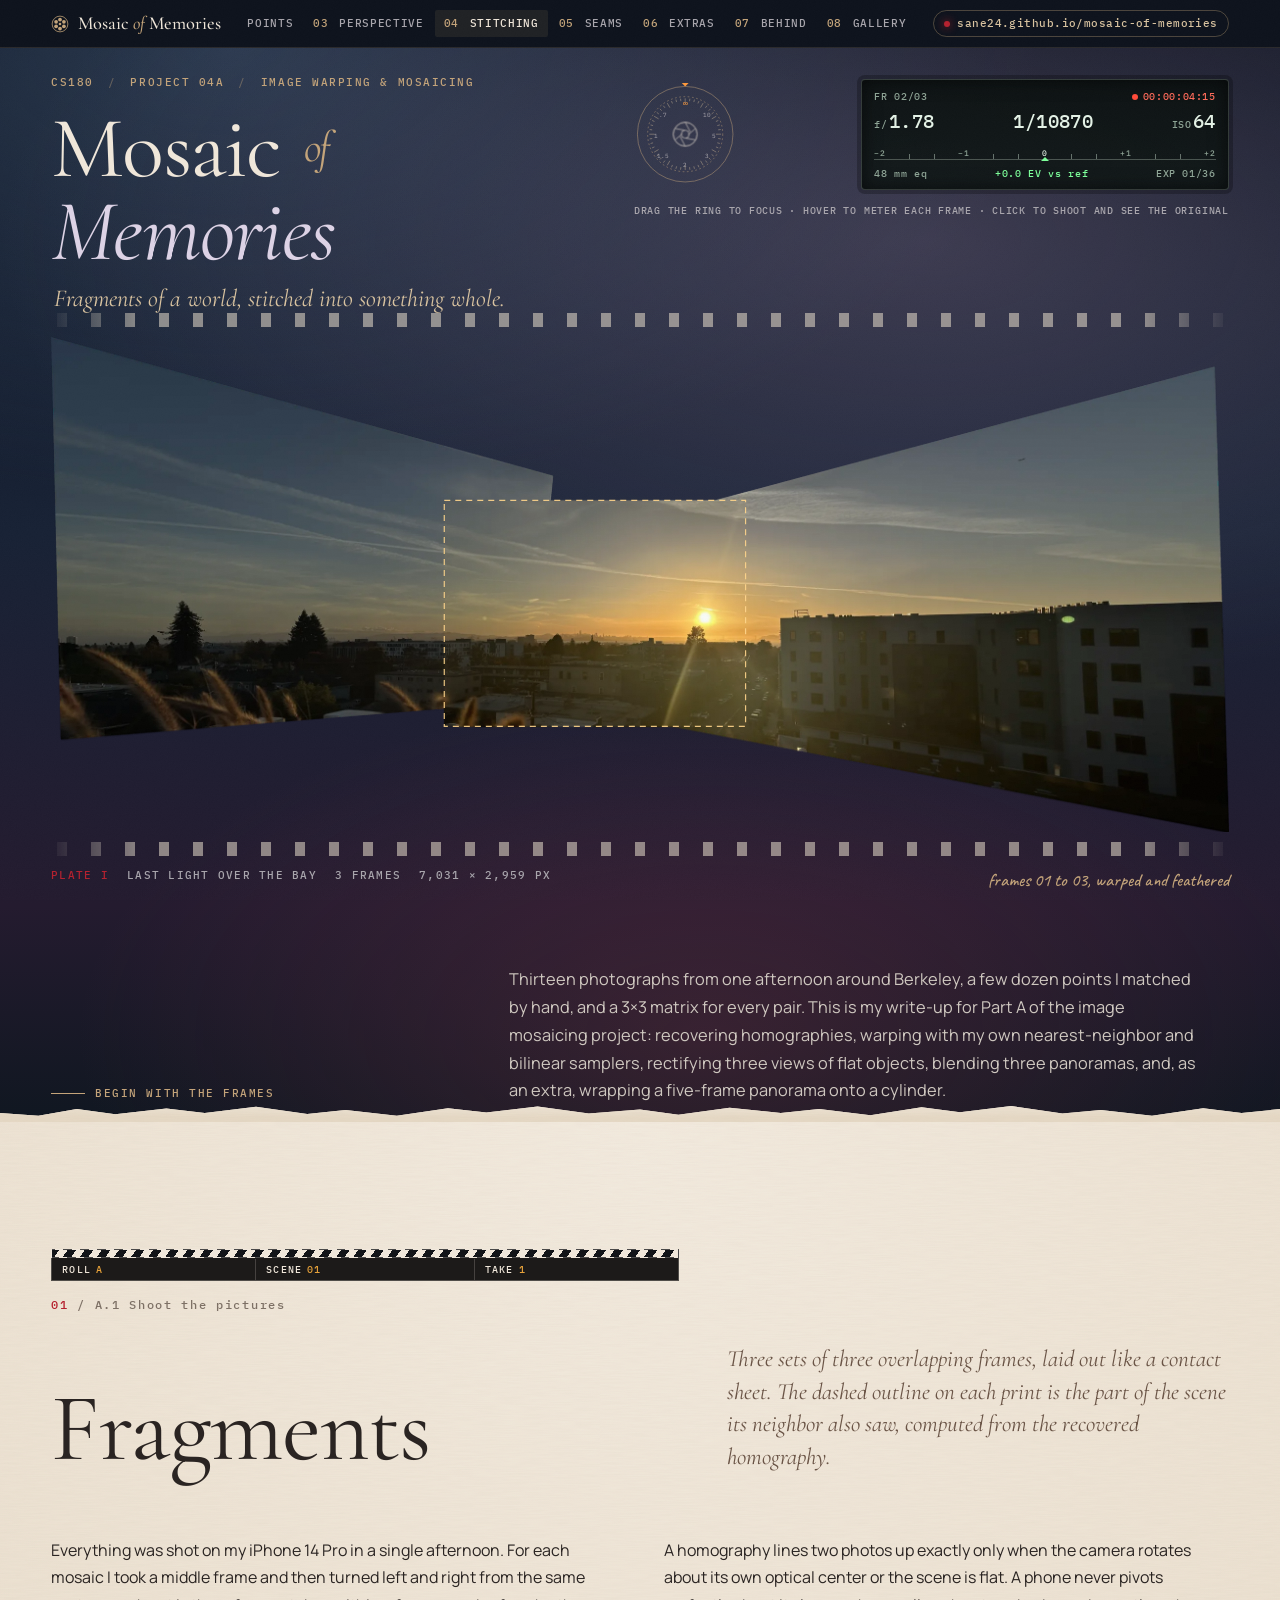
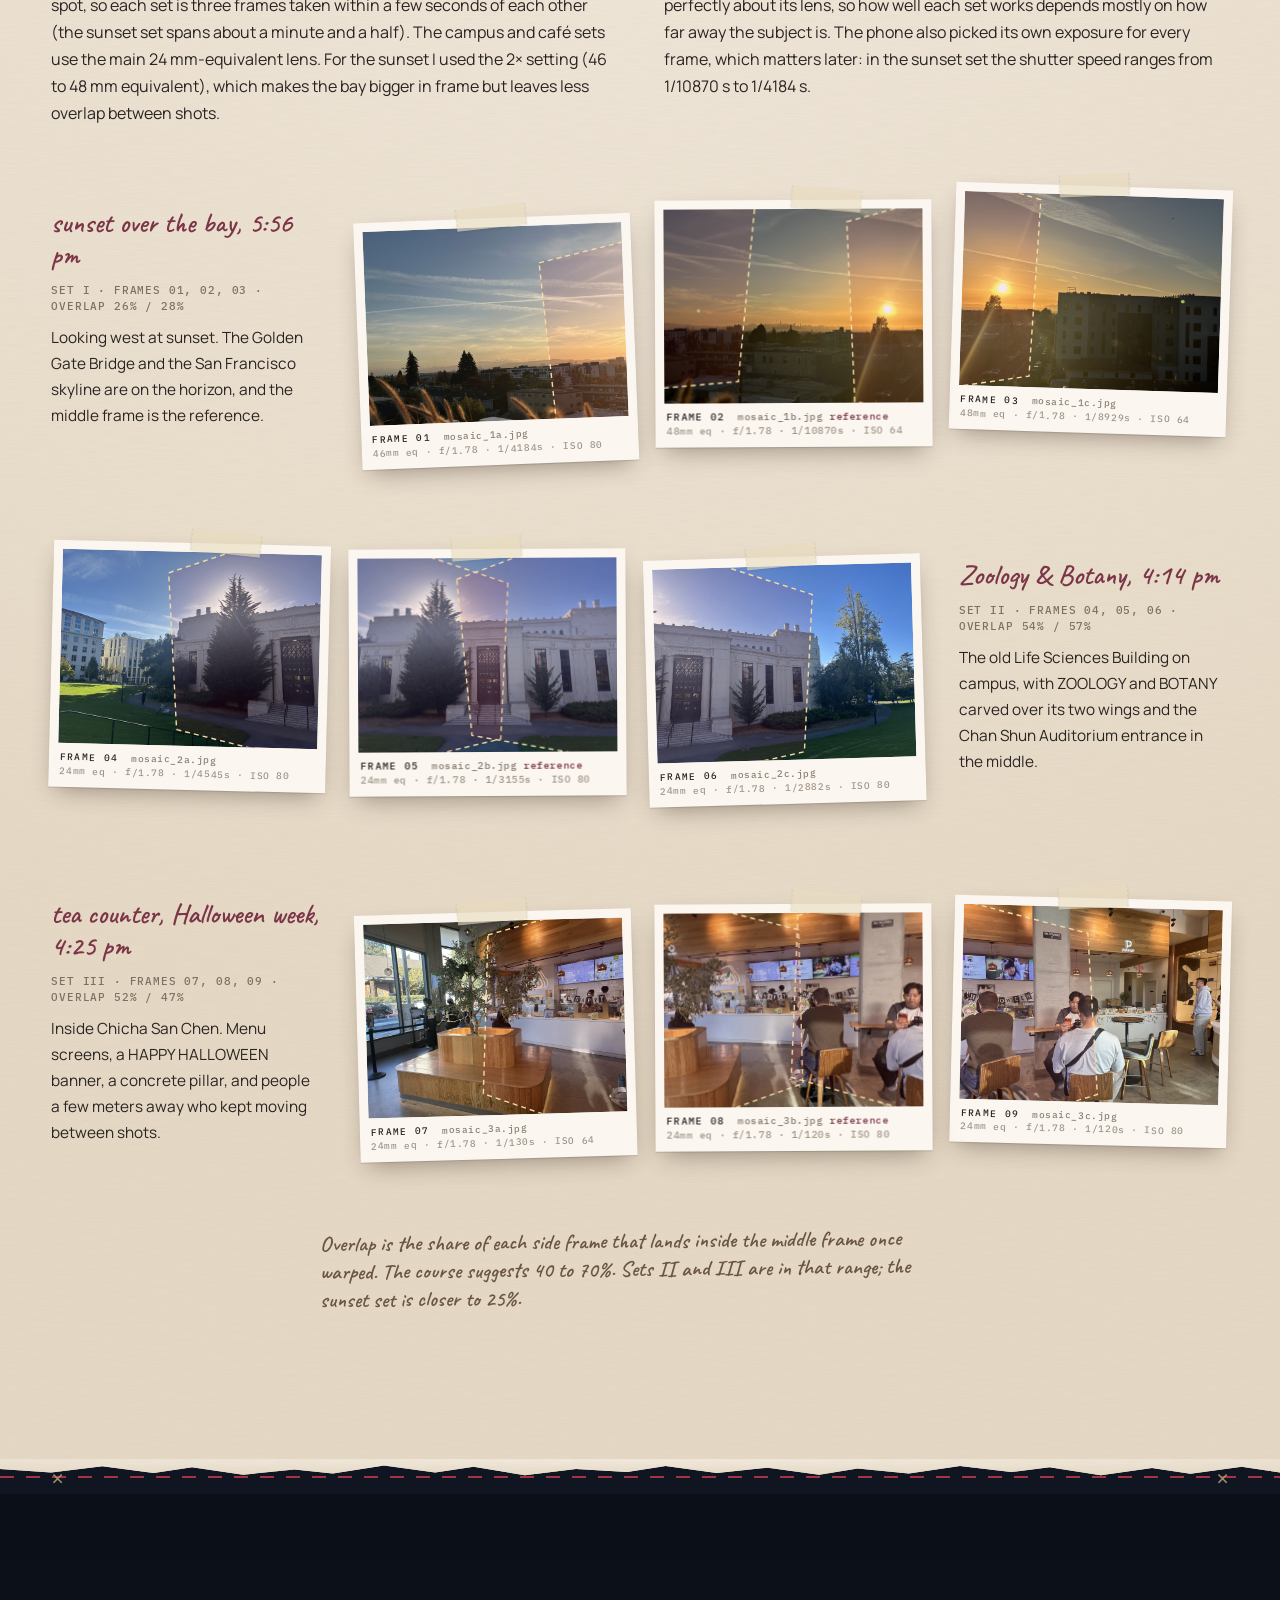
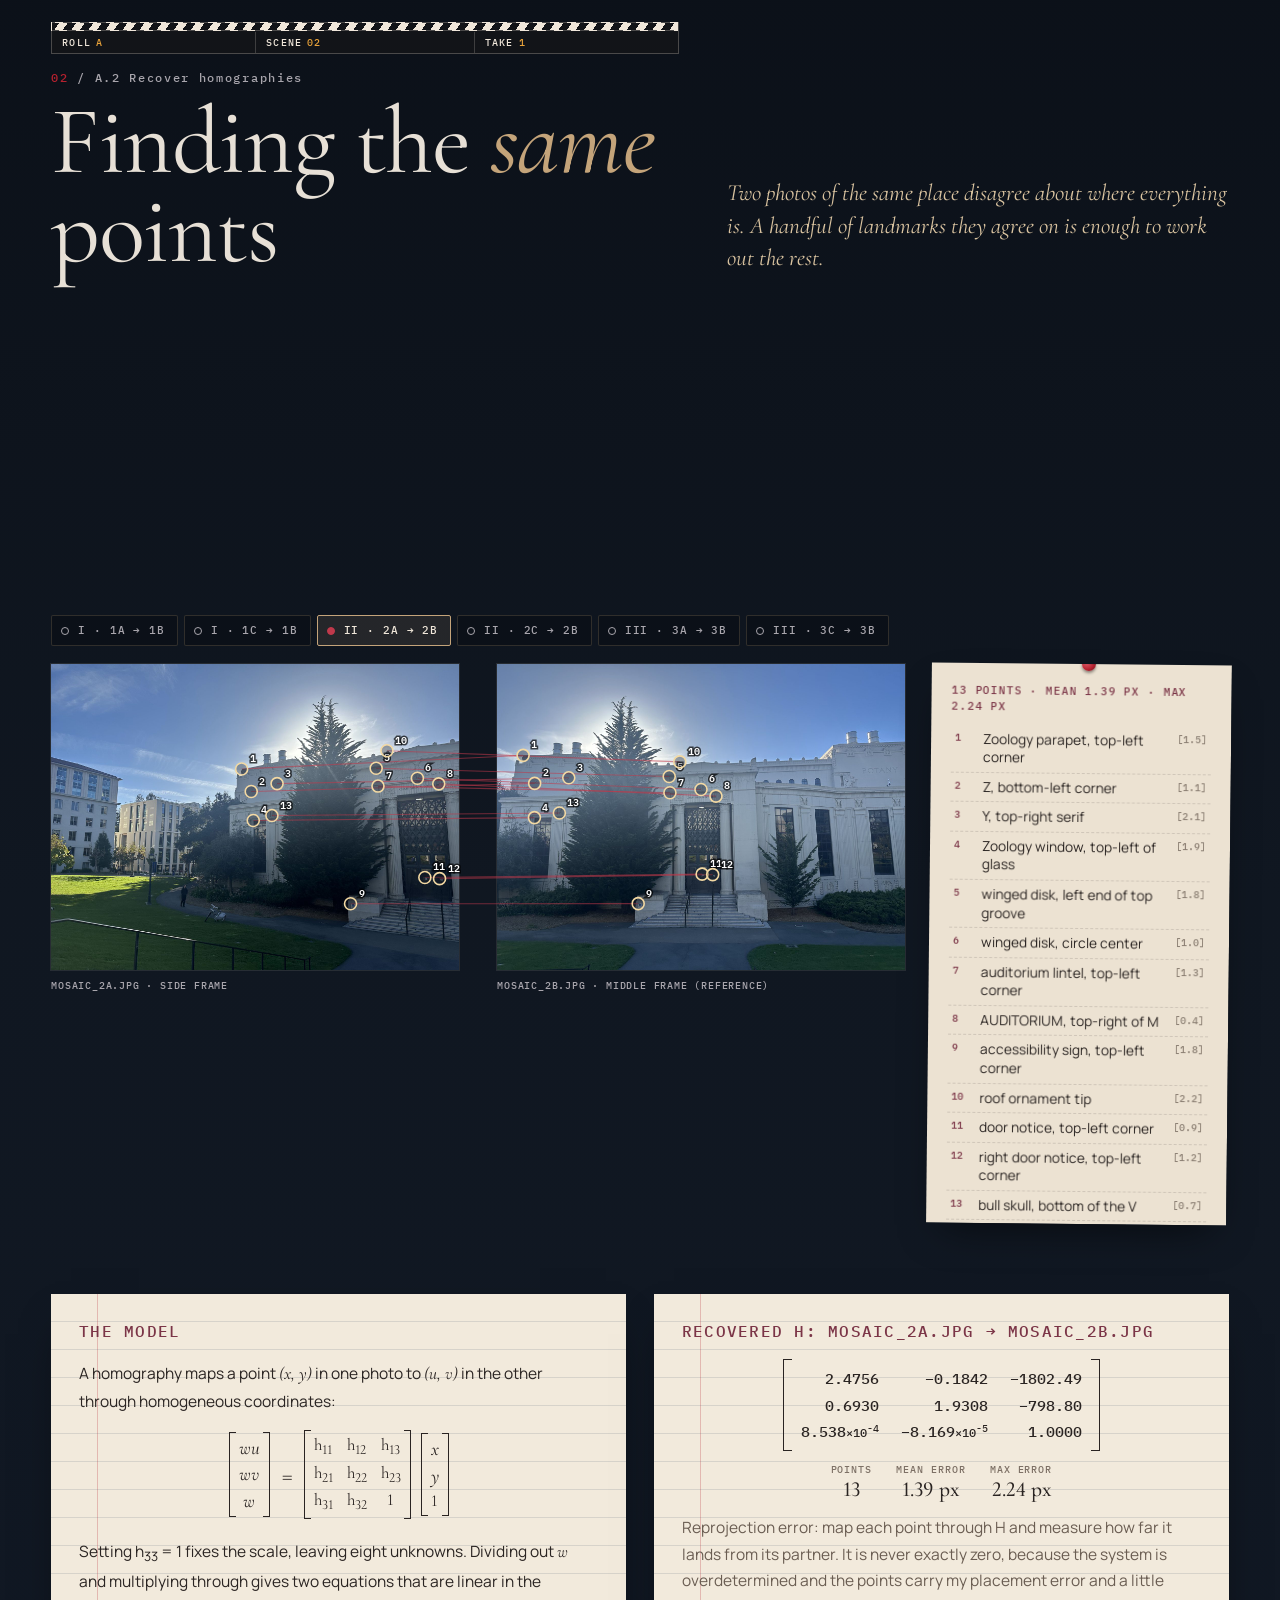
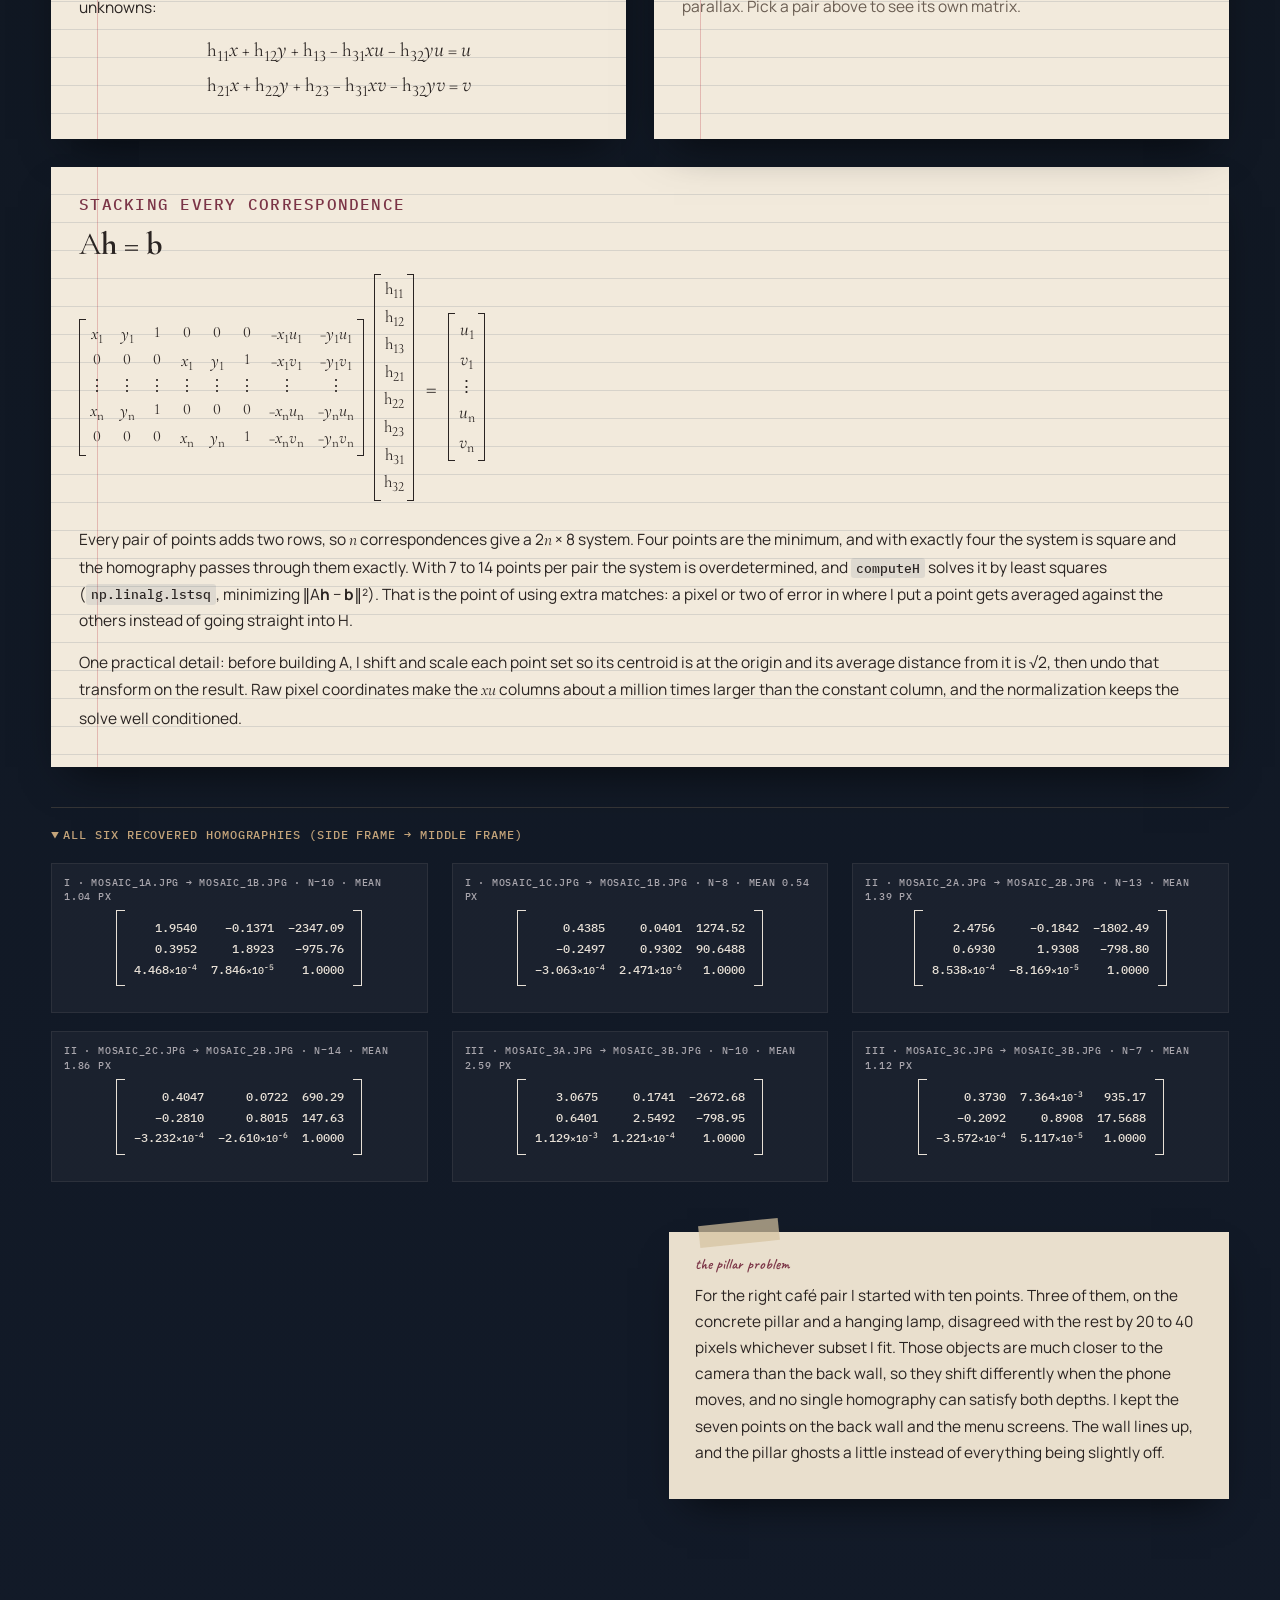
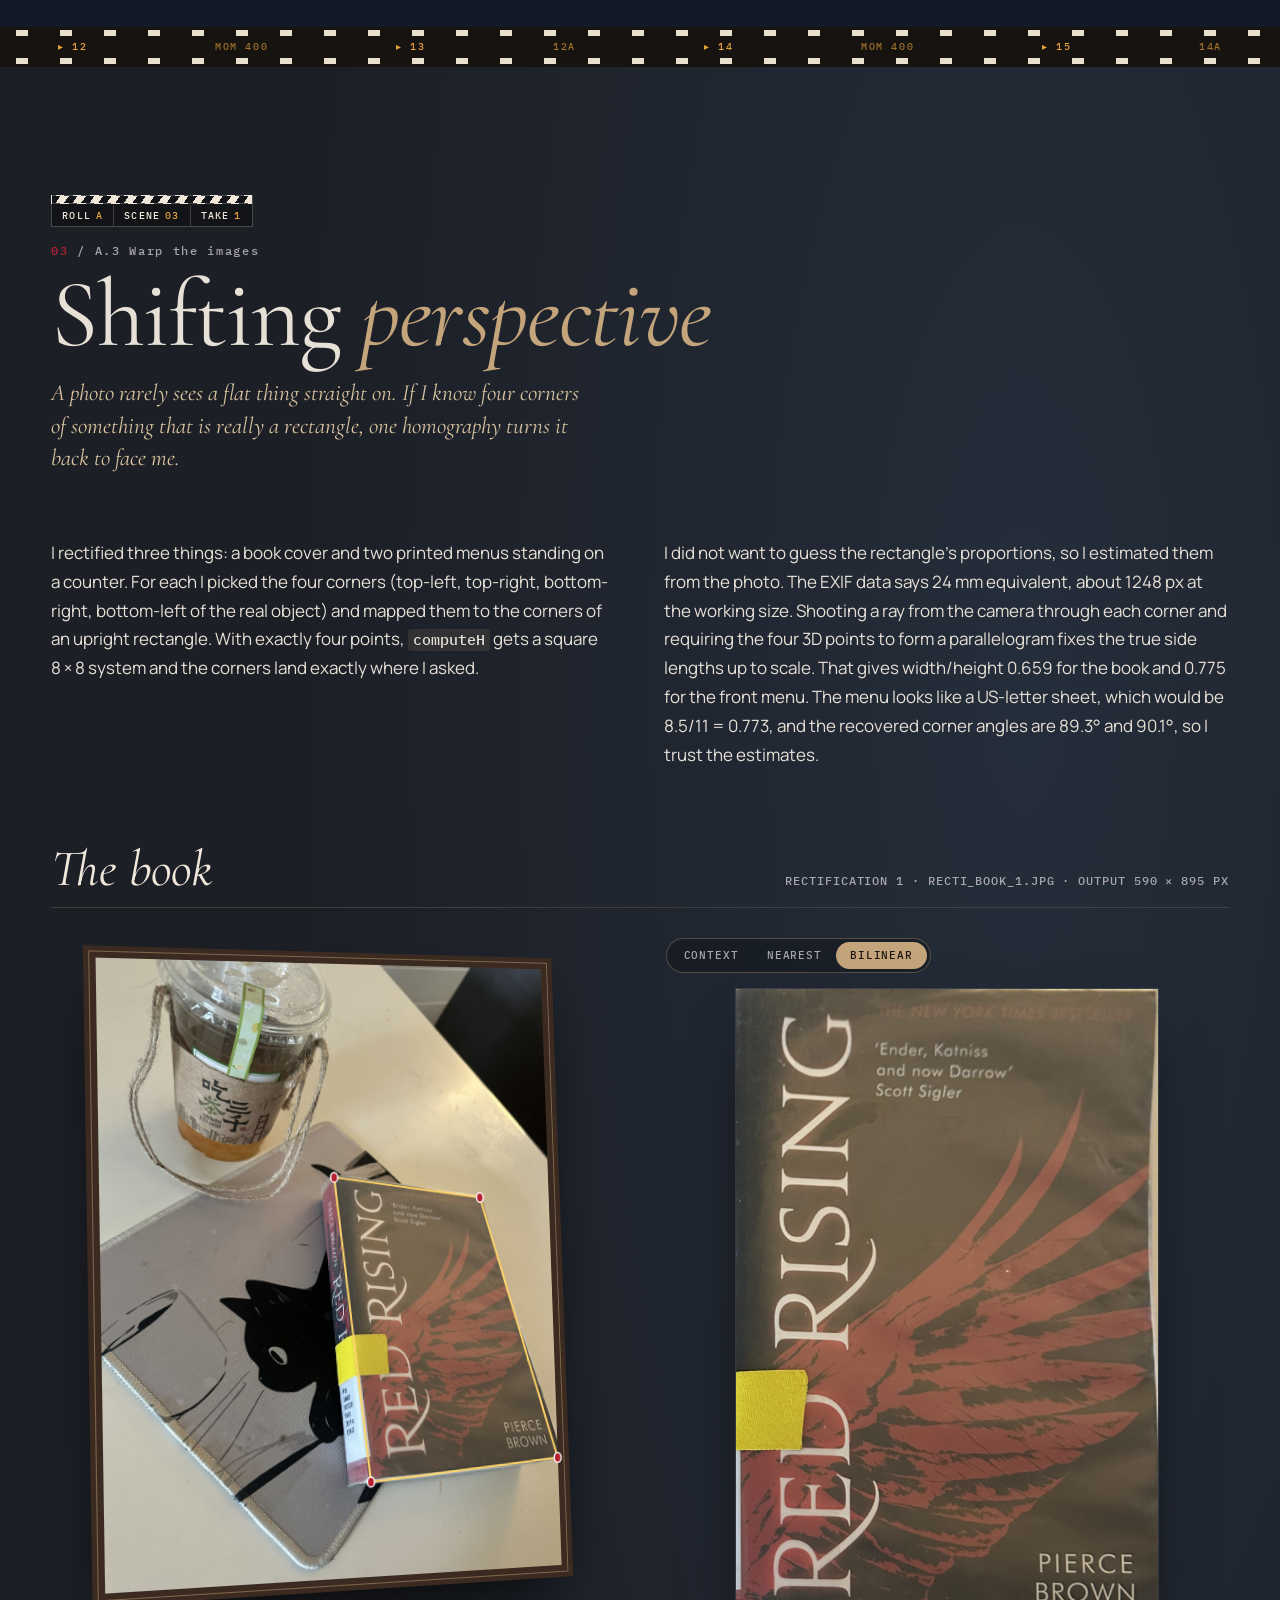
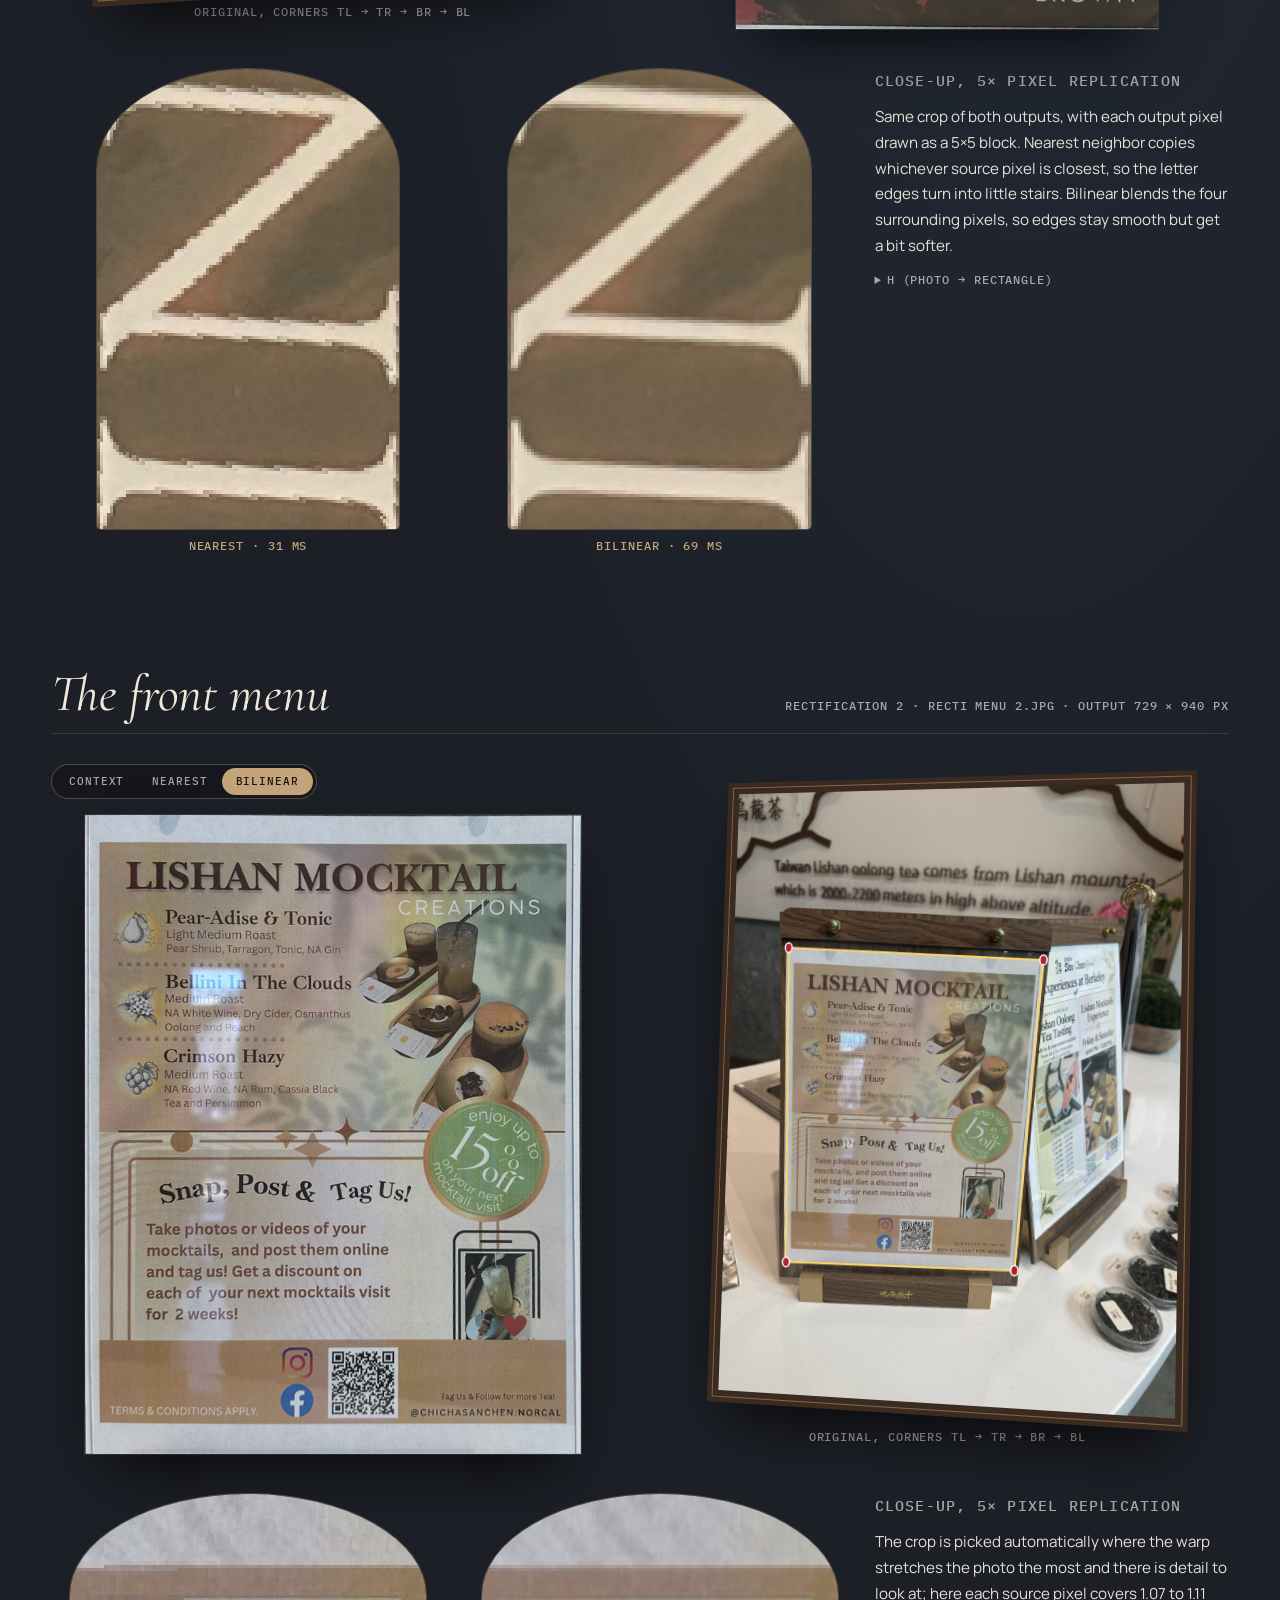
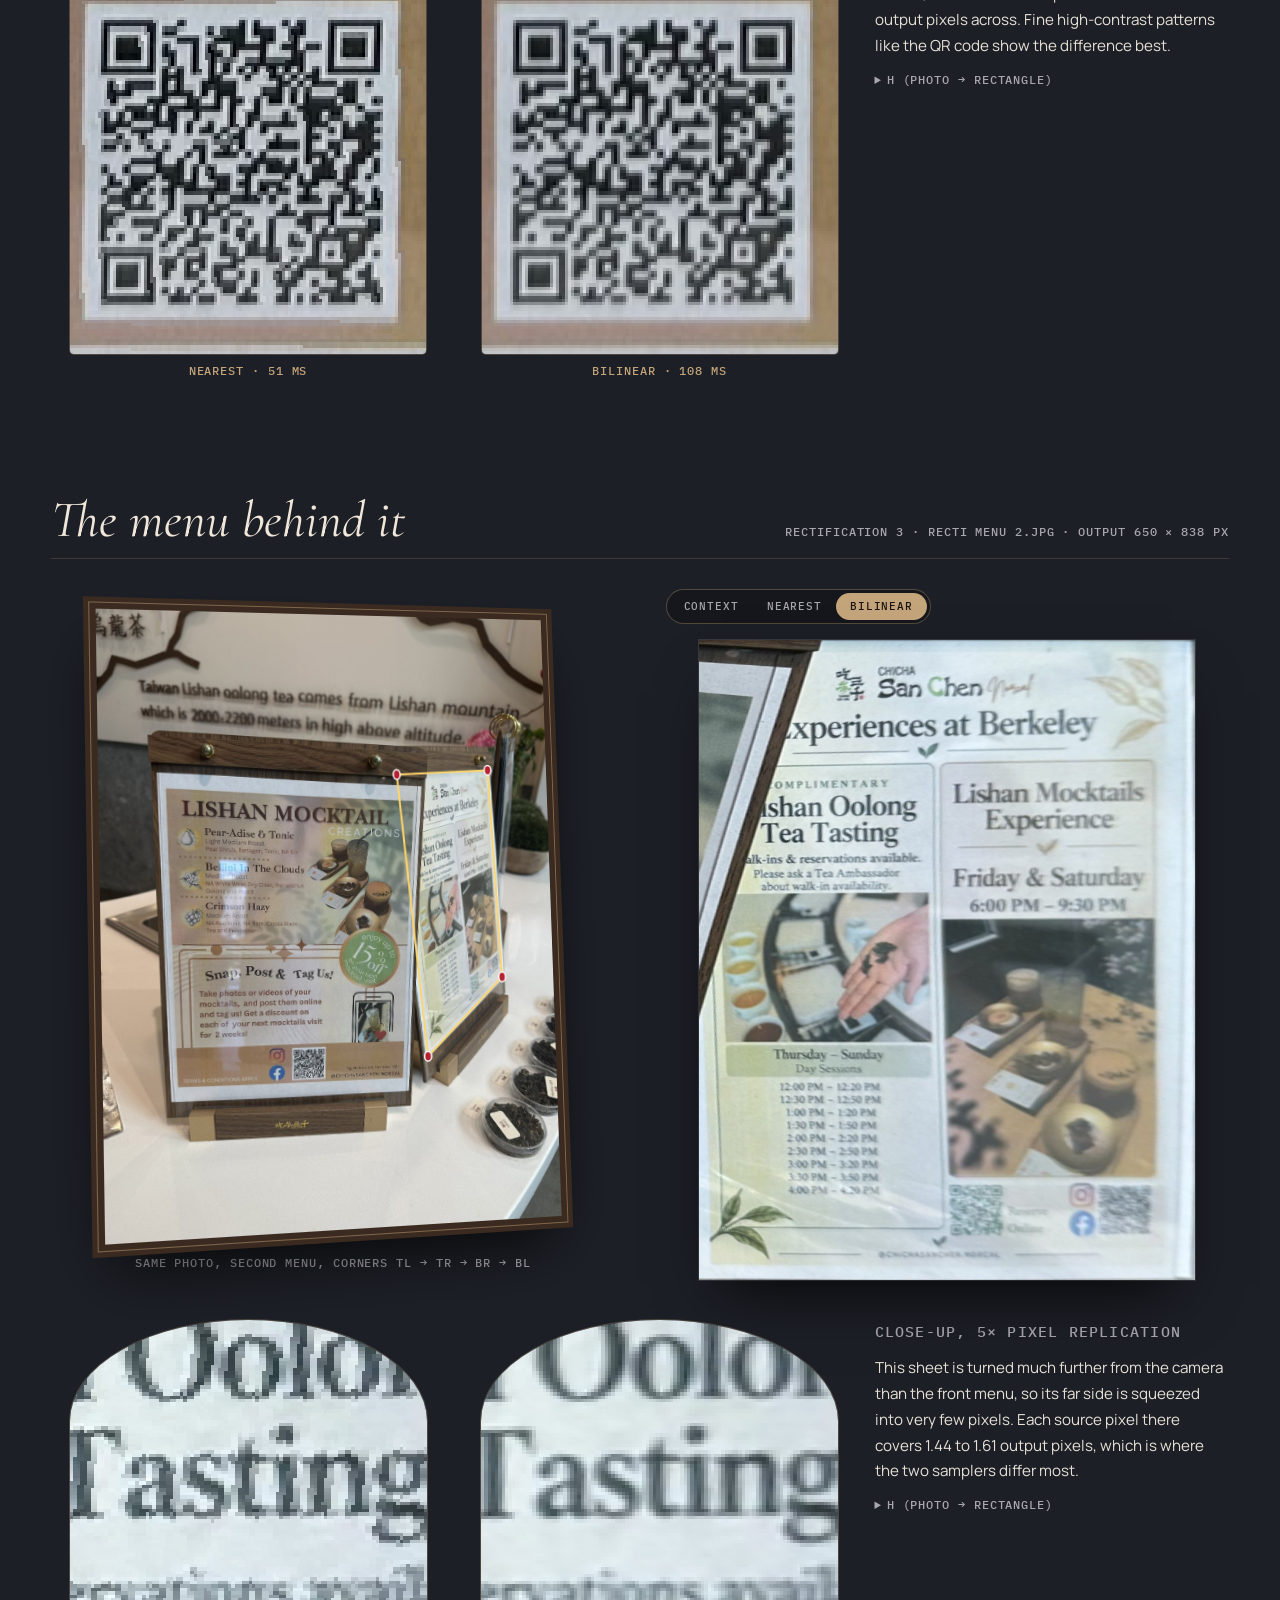
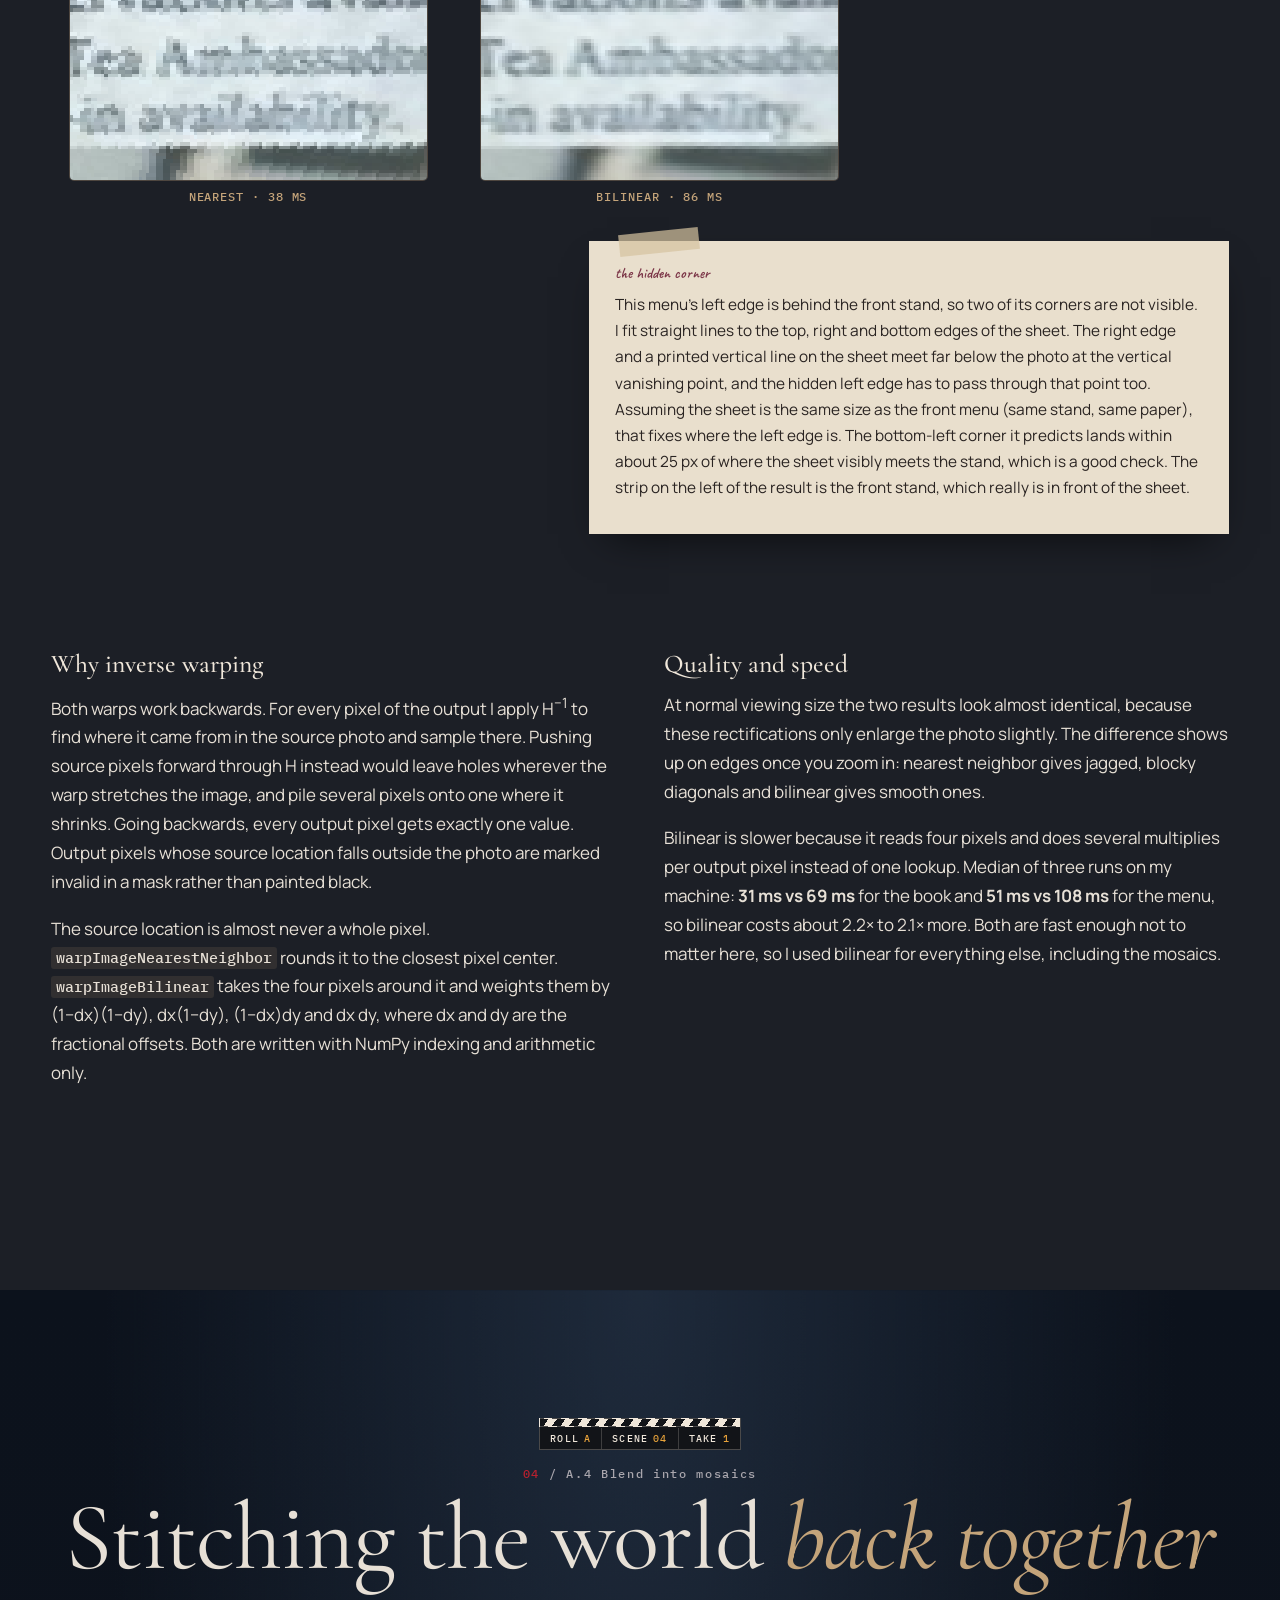
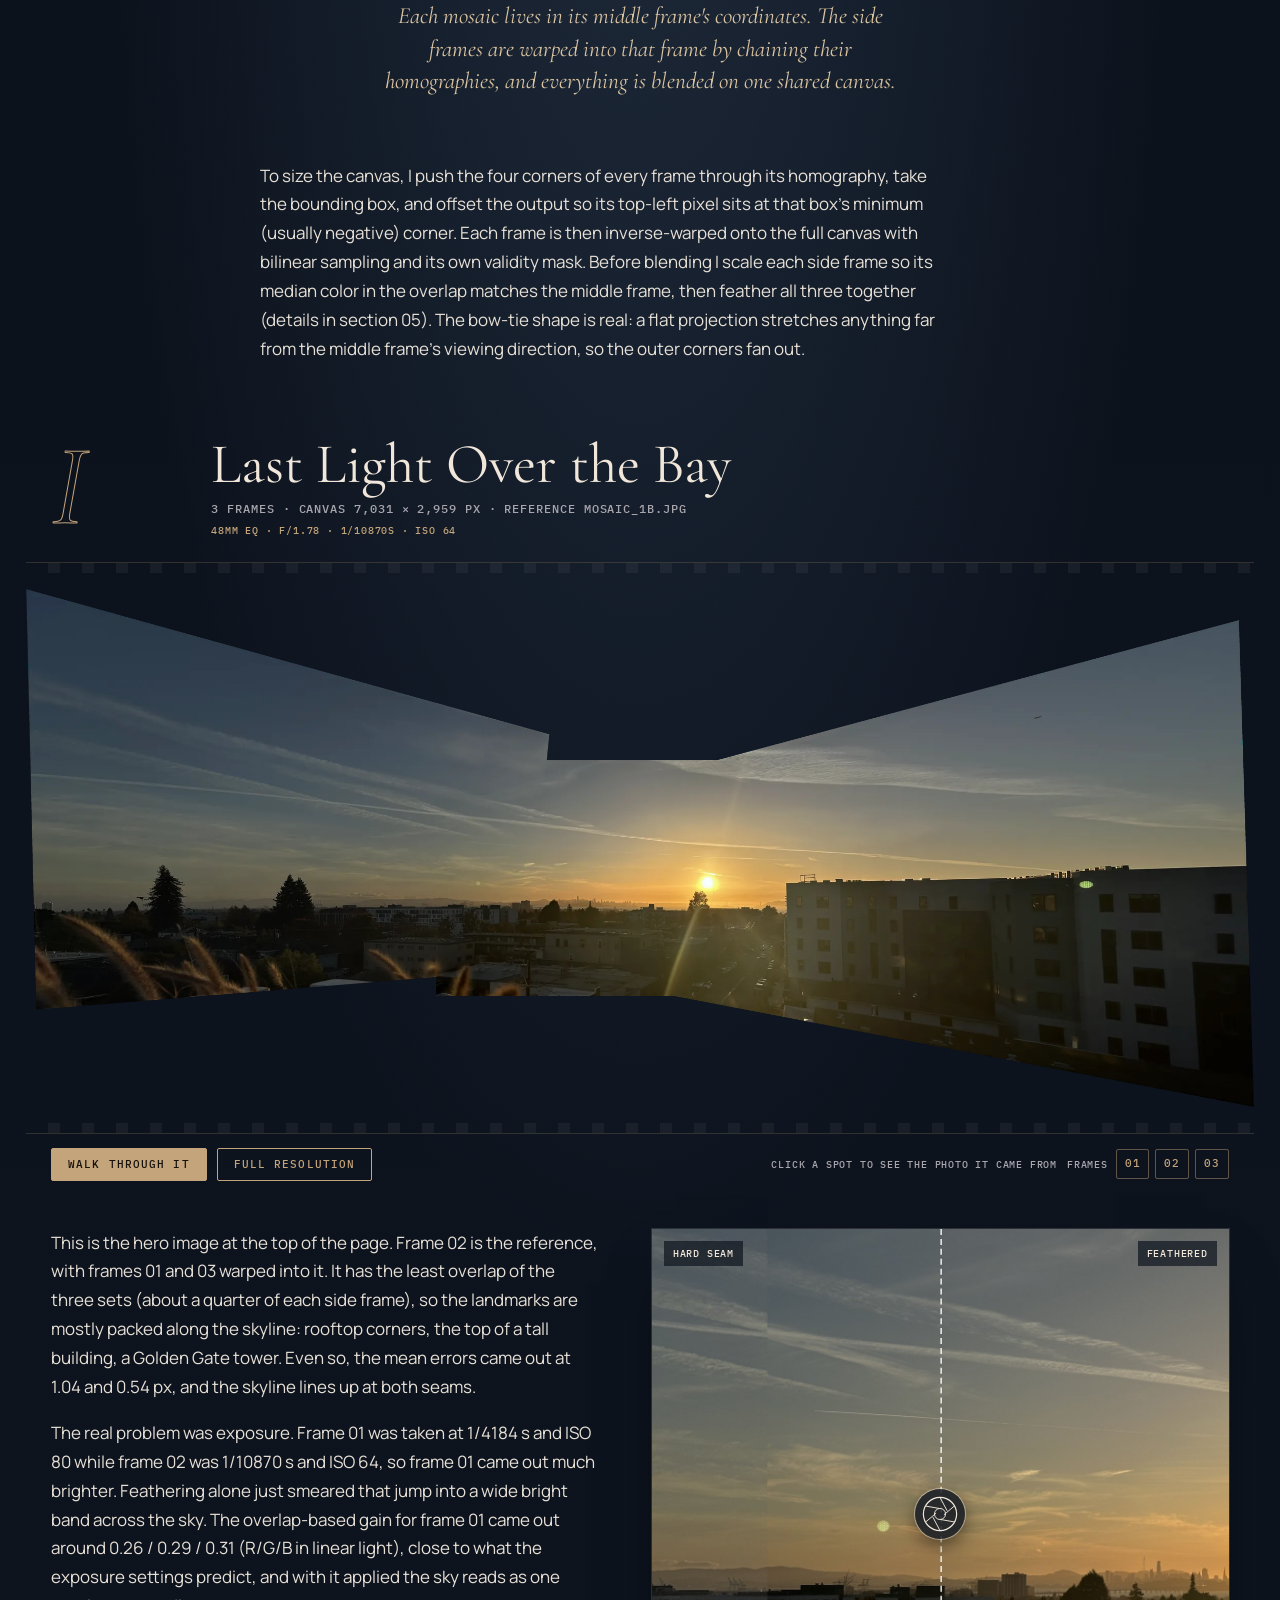
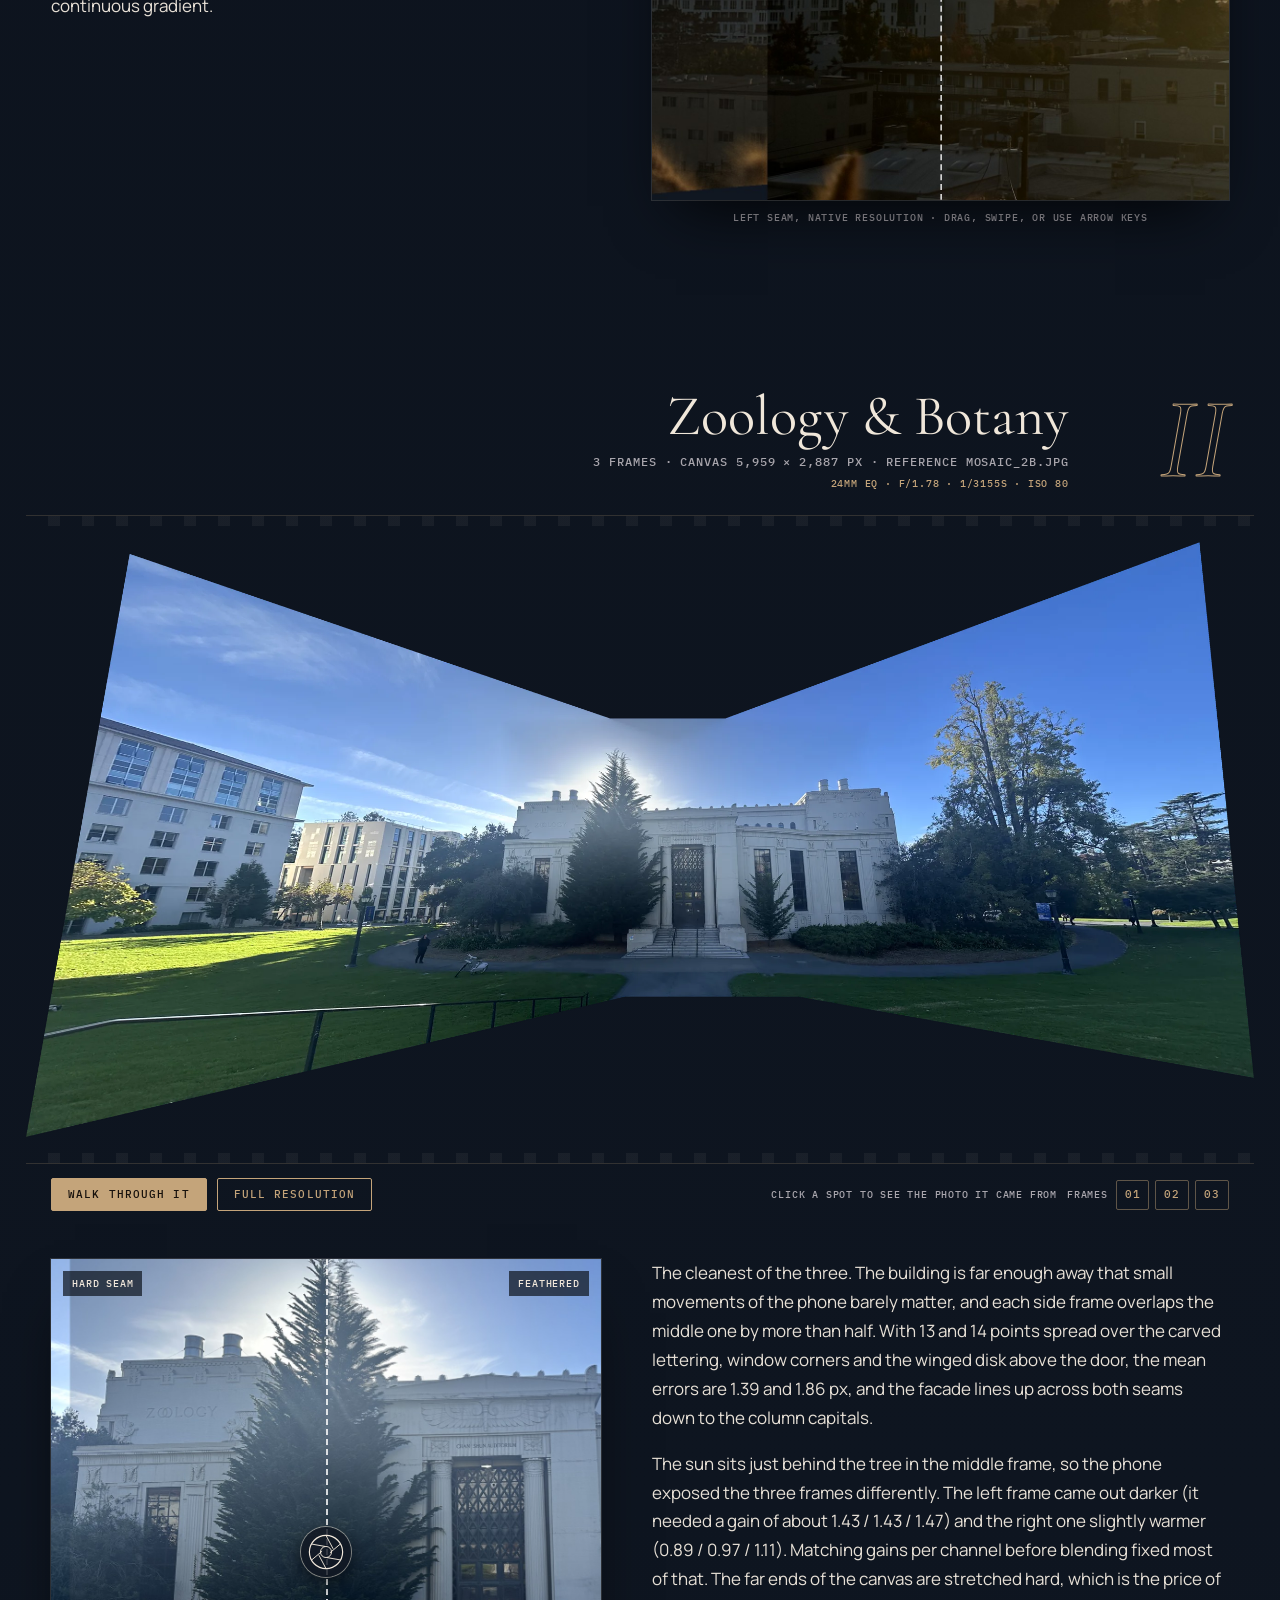
==== commit 8623bd99: "rebuild site" ====
--- a/docs/index.html
+++ b/docs/index.html
@@ -109,7 +109,7 @@
         </div>
         <p class="readout__row"><span><span data-ro="mm">48</span> mm eq</span><span data-ro="ev">&plusmn;0.0 EV vs ref</span><span data-ro="exp">EXP 01/36</span></p>
       </div>
-      <p class="readout__cap mono"><span class="hint-fine">drag the ring to focus &middot; hover the plate to meter each frame &middot; click to fire</span><span class="hint-touch">touch the plate to meter a frame and fire the shutter</span></p>
+      <p class="readout__cap mono"><span class="hint-fine">drag the ring to focus &middot; hover to meter each frame &middot; click to shoot and see the original</span><span class="hint-touch">tap the plate to shoot and see the original frame</span></p>
     </aside>
   </div>
 
@@ -480,7 +480,7 @@
       <div class="pano__bar">
         <button type="button" class="btn" data-pano-walk aria-pressed="false">Walk through it</button>
         <button type="button" class="btn btn--ghost" data-pano-full>Full resolution</button>
-        <span class="mono pano__hint">drag or scroll sideways in walk-through mode</span>
+        <span class="mono pano__hint">click a spot to see the photo it came from</span>
       </div>
     </div>
     <div class="plate-ex__body">
@@ -522,7 +522,7 @@
       <div class="pano__bar">
         <button type="button" class="btn" data-pano-walk aria-pressed="false">Walk through it</button>
         <button type="button" class="btn btn--ghost" data-pano-full>Full resolution</button>
-        <span class="mono pano__hint">drag or scroll sideways in walk-through mode</span>
+        <span class="mono pano__hint">click a spot to see the photo it came from</span>
       </div>
     </div>
     <div class="plate-ex__body">
@@ -564,7 +564,7 @@
       <div class="pano__bar">
         <button type="button" class="btn" data-pano-walk aria-pressed="false">Walk through it</button>
         <button type="button" class="btn btn--ghost" data-pano-full>Full resolution</button>
-        <span class="mono pano__hint">drag or scroll sideways in walk-through mode</span>
+        <span class="mono pano__hint">click a spot to see the photo it came from</span>
       </div>
     </div>
     <div class="plate-ex__body">
@@ -588,7 +588,7 @@
       <figure><img src="assets/img/mosaic3_detail_feather.jpg" alt="Feathered close-up." loading="lazy"><figcaption>Feathered</figcaption></figure>
     </div>
   </article>
-  <p class="live-only live-only--center">On the live site each close-up is a draggable before/after slider, and each panorama can be scrolled through or opened at full resolution.</p>
+  <p class="live-only live-only--center">On the live site each close-up is a draggable before/after slider, and clicking any panorama reveals the original photo behind that spot.</p>
 </section>
 
 <div class="film-edge" aria-hidden="true"><span>&#9656; 24</span><span>MOM 400</span><span>&#9656; 25</span><span>24A</span><span>&#9656; 26</span><span>MOM 400</span><span>&#9656; 27</span><span>26A</span></div>
--- a/docs/assets/styles.css
+++ b/docs/assets/styles.css
@@ -973,3 +973,45 @@
 @media (max-width: 860px) { .hero__cap { margin-top: 18px; } }
 .hint-touch { display: none; }
 @media (hover: none) { .hint-fine { display: none; } .hint-touch { display: inline; } }
+
+/* click-to-reveal: veil over the panorama, original photo as a taped print */
+.reveal-host { position: relative; display: block; cursor: pointer; }
+.reveal-host > img { display: block; }
+.pano.is-walking .reveal-host { display: inline-block; }
+.reveal-host--cyl { display: block; }
+.reveal-host--cyl > img.cyl__img { width: 100%; height: 100%; max-width: none; max-height: none; }
+.reveal__veil { position: absolute; inset: 0; width: 100%; height: 100%; pointer-events: none; z-index: 3; overflow: visible; }
+.reveal__shade { fill: rgba(5, 7, 10, 0); transition: fill .35s var(--ease); }
+.reveal__edge { fill: none; stroke: rgba(255, 214, 140, 0); stroke-width: 1.6; stroke-dasharray: 7 5; vector-effect: non-scaling-stroke; transition: stroke .35s; }
+.is-revealing > .reveal__veil .reveal__shade { fill: rgba(5, 7, 10, .62); }
+.is-revealing > .reveal__veil .reveal__edge { stroke: rgba(255, 214, 140, .95); animation: march 1.2s linear infinite; }
+@keyframes march { to { stroke-dashoffset: -24; } }
+.reveal__card {
+  position: absolute; z-index: 6; margin: 0; padding: 8px 8px 0; background: #fbf7f0; color: var(--paper-ink); cursor: default;
+  box-shadow: 0 2px 2px rgba(0, 0, 0, .2), 0 26px 50px -14px rgba(0, 0, 0, .85); transform-origin: 50% 60%;
+}
+.reveal__card[hidden] { display: none; }
+.reveal__card.is-in { animation: printIn .55s var(--ease); }
+@keyframes printIn { from { opacity: 0; transform: translateY(14px) rotate(-3deg) scale(.92); } to { opacity: 1; transform: rotate(-.8deg); } }
+.reveal__card.is-in { transform: rotate(-.8deg); }
+.reveal__card img { width: 100%; aspect-ratio: 4 / 3; object-fit: cover; display: block; filter: sepia(.08); }
+.reveal__card figcaption { font-size: 9px; color: #8a7e72; padding: 6px 2px 8px; letter-spacing: .05em; line-height: 1.45; }
+.reveal__card figcaption b { color: var(--paper-ink); font-weight: 500; letter-spacing: .14em; margin-right: 6px; }
+.reveal__card figcaption em { font-style: normal; color: var(--wine); }
+.reveal__tape { position: absolute; top: -10px; left: 50%; width: 64px; height: 20px; transform: translateX(-50%) rotate(-3deg); background: rgba(232, 220, 190, .7); }
+.reveal__close, .reveal__btn { position: absolute; border: 0; cursor: pointer; font: 500 16px/1 var(--mono); color: #fff; background: rgba(16, 23, 33, .78); width: 28px; height: 28px; border-radius: 50%; display: grid; place-items: center; }
+.reveal__close { top: 12px; right: 12px; }
+.reveal__btn { top: calc(8px + (100% - 52px) / 2 - 14px); }
+.reveal__prev { left: 12px; } .reveal__next { right: 12px; }
+.reveal__close:focus-visible, .reveal__btn:focus-visible { outline: 2px solid var(--gold); }
+.reveal__chips { display: flex; align-items: center; gap: 6px; flex-wrap: wrap; }
+.reveal__chips-label { color: var(--muted); font-size: 10px; margin-right: 2px; }
+.reveal__chip { font-size: 10.5px; color: var(--gold); background: transparent; border: 1px solid rgba(196, 164, 122, .45); padding: 6px 8px; border-radius: 2px; cursor: pointer; }
+.reveal__chip[aria-pressed="true"] { background: var(--gold); color: #17110c; }
+.lensring .reveal__chips { grid-column: 1 / -1; }
+.plate .reveal__card { z-index: 7; }
+@media (max-width: 560px) { .reveal__card figcaption span { display: none; } }
+@media print { .reveal__veil, .reveal__card, .reveal__chips { display: none !important; } }
+.plate { overflow: hidden; }
+.plate.is-revealing { overflow: visible; }
+.plate > .reveal__veil { overflow: hidden; }
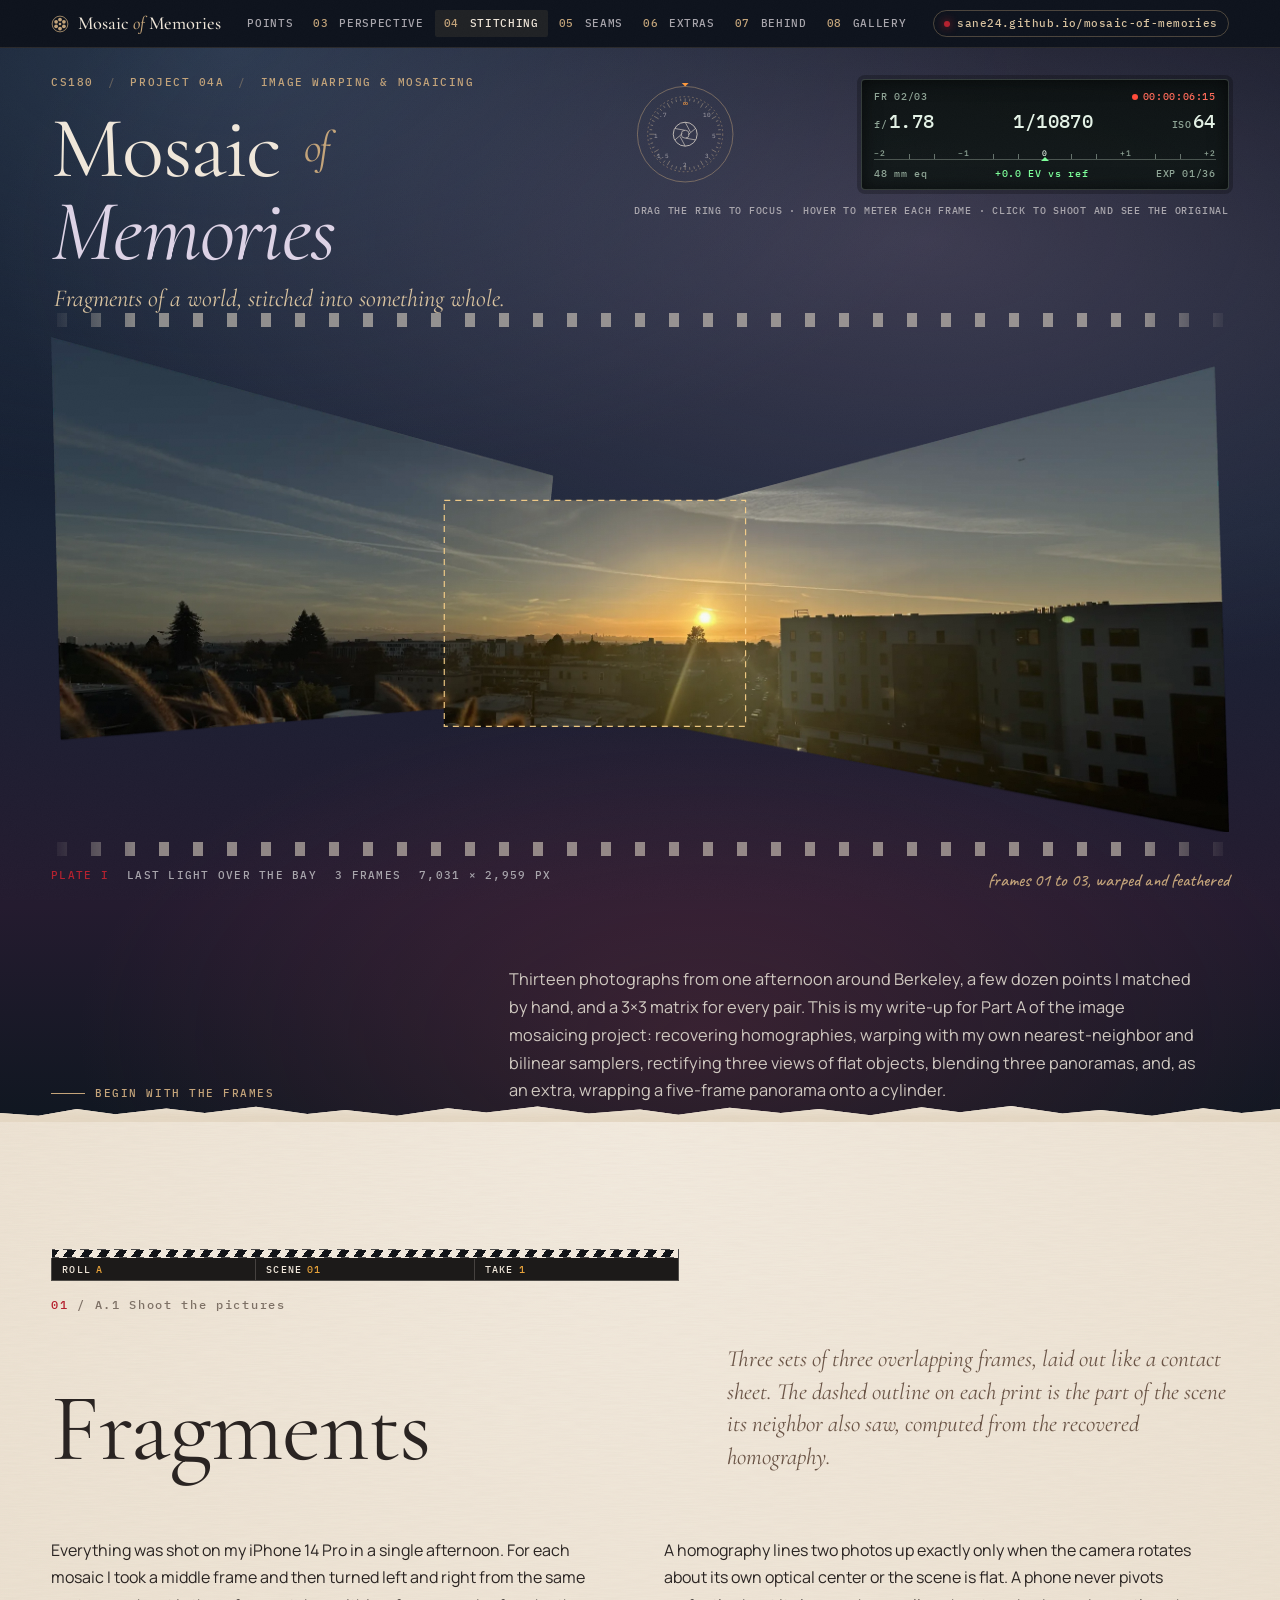
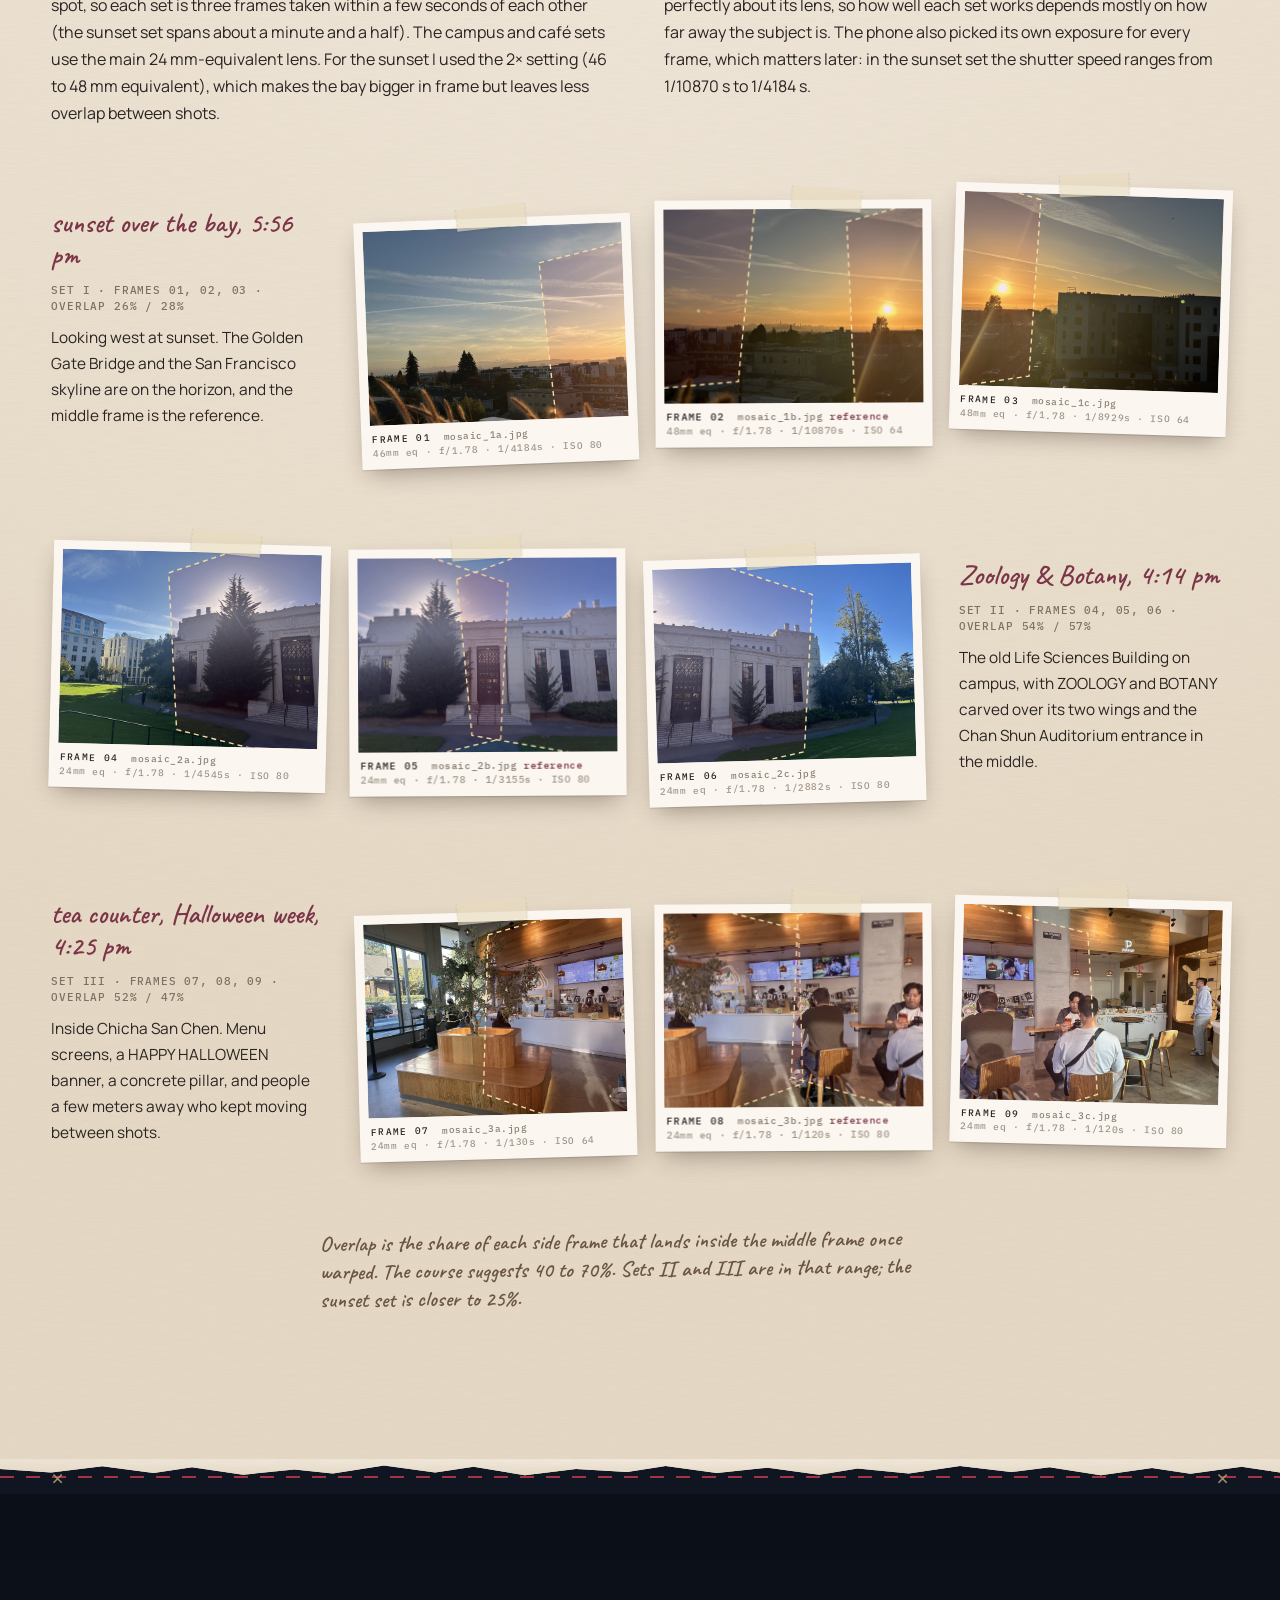
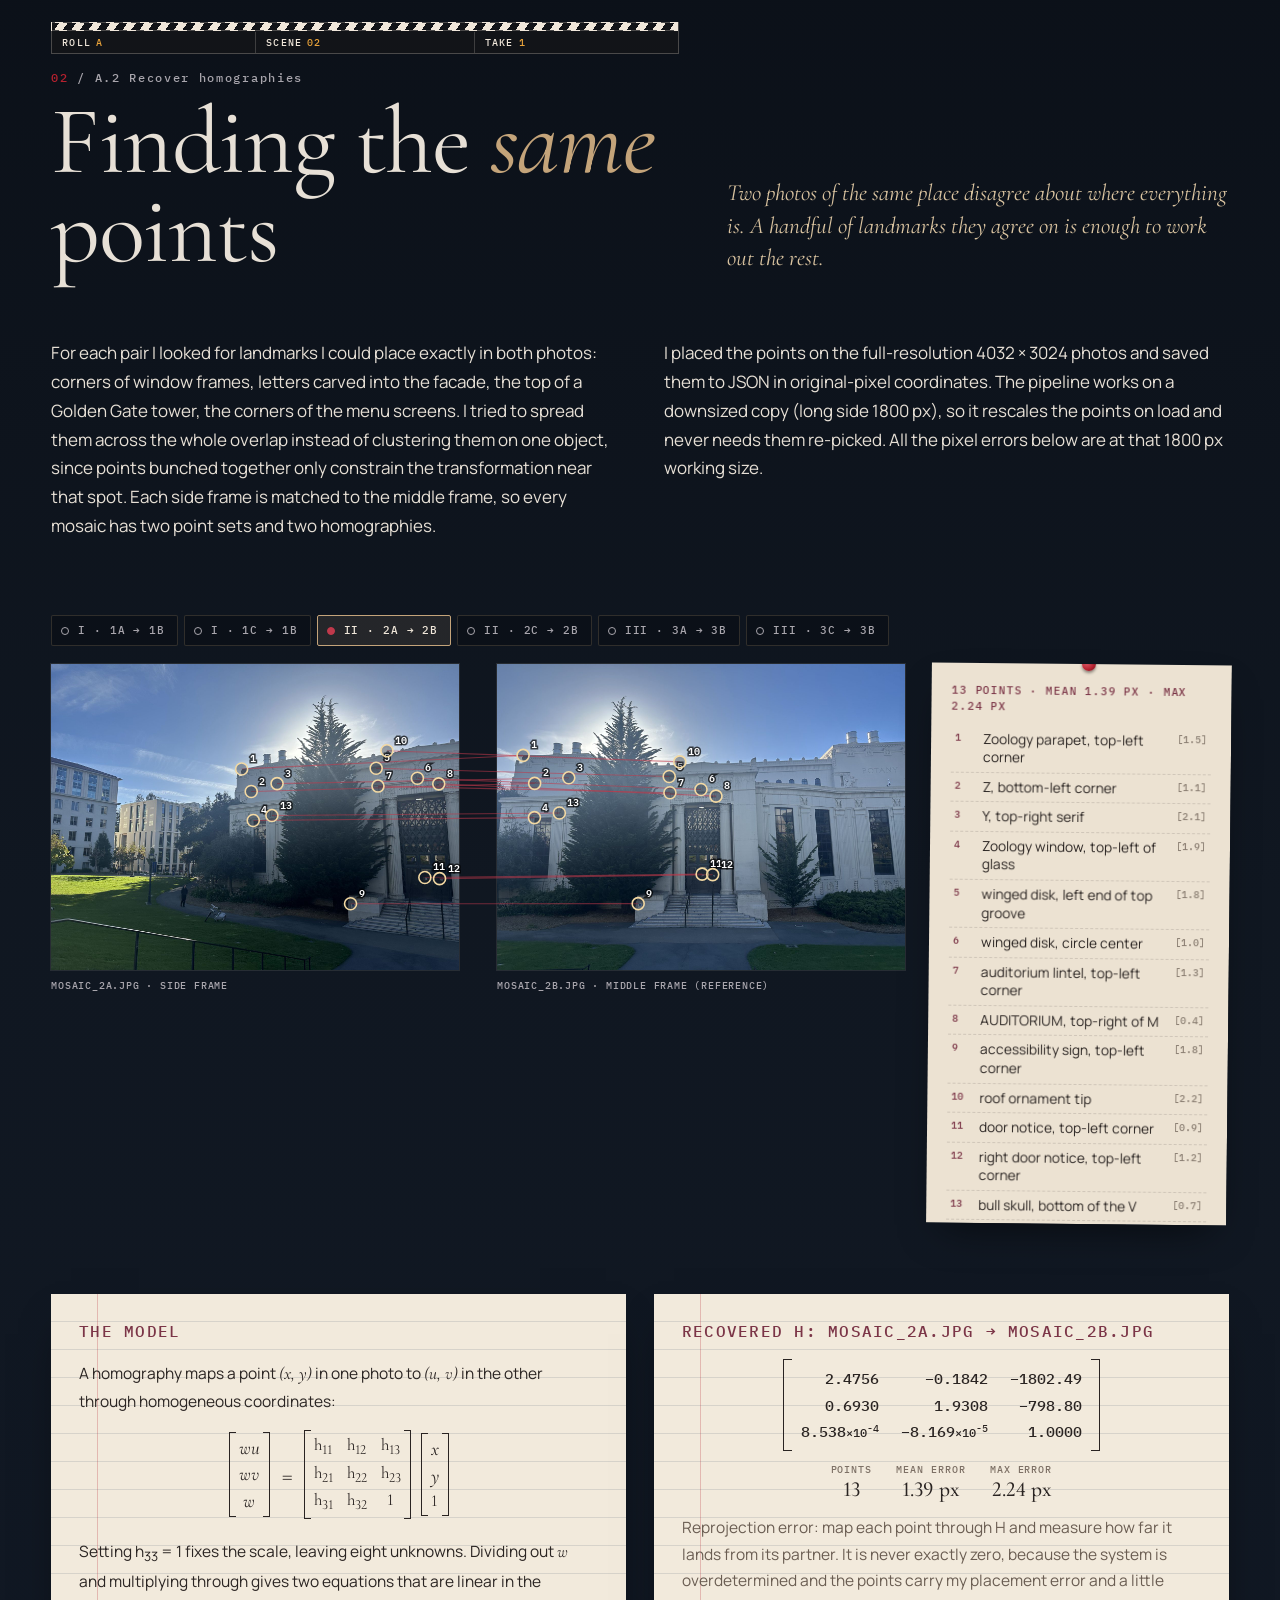
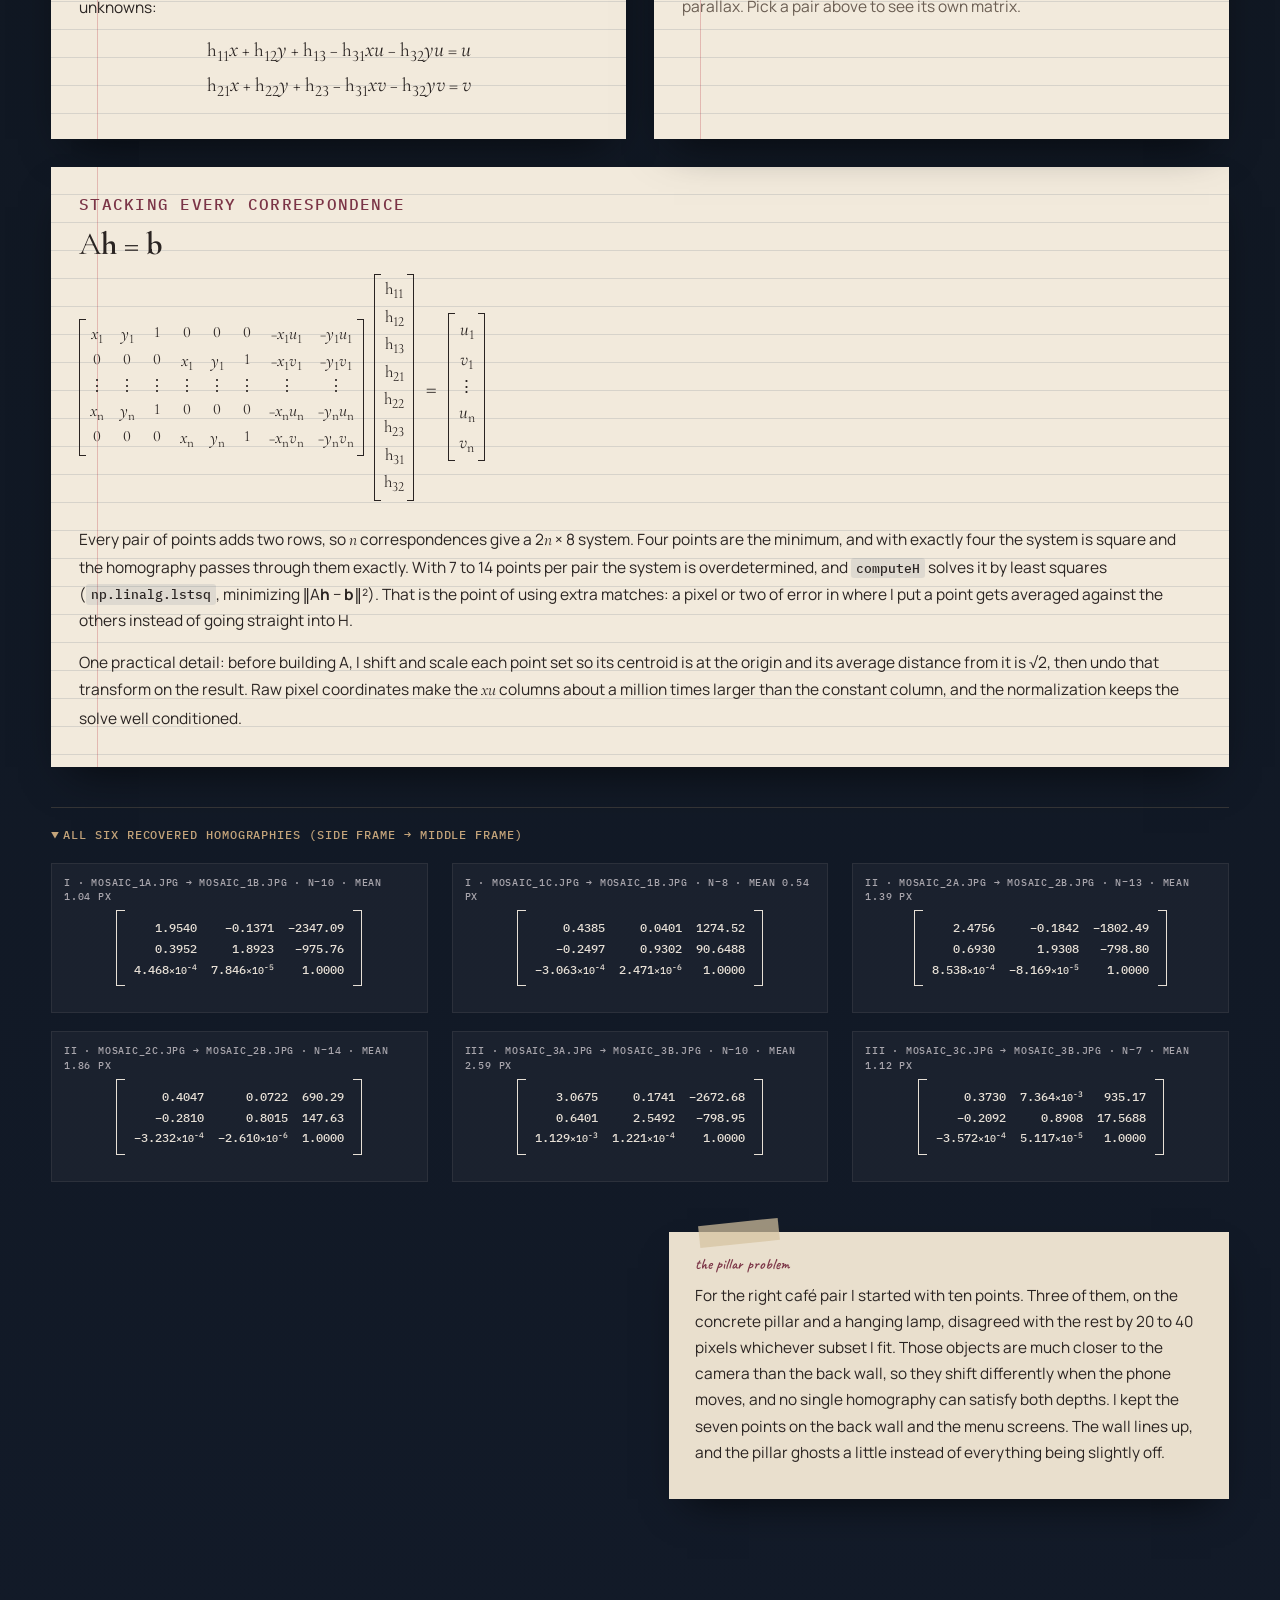
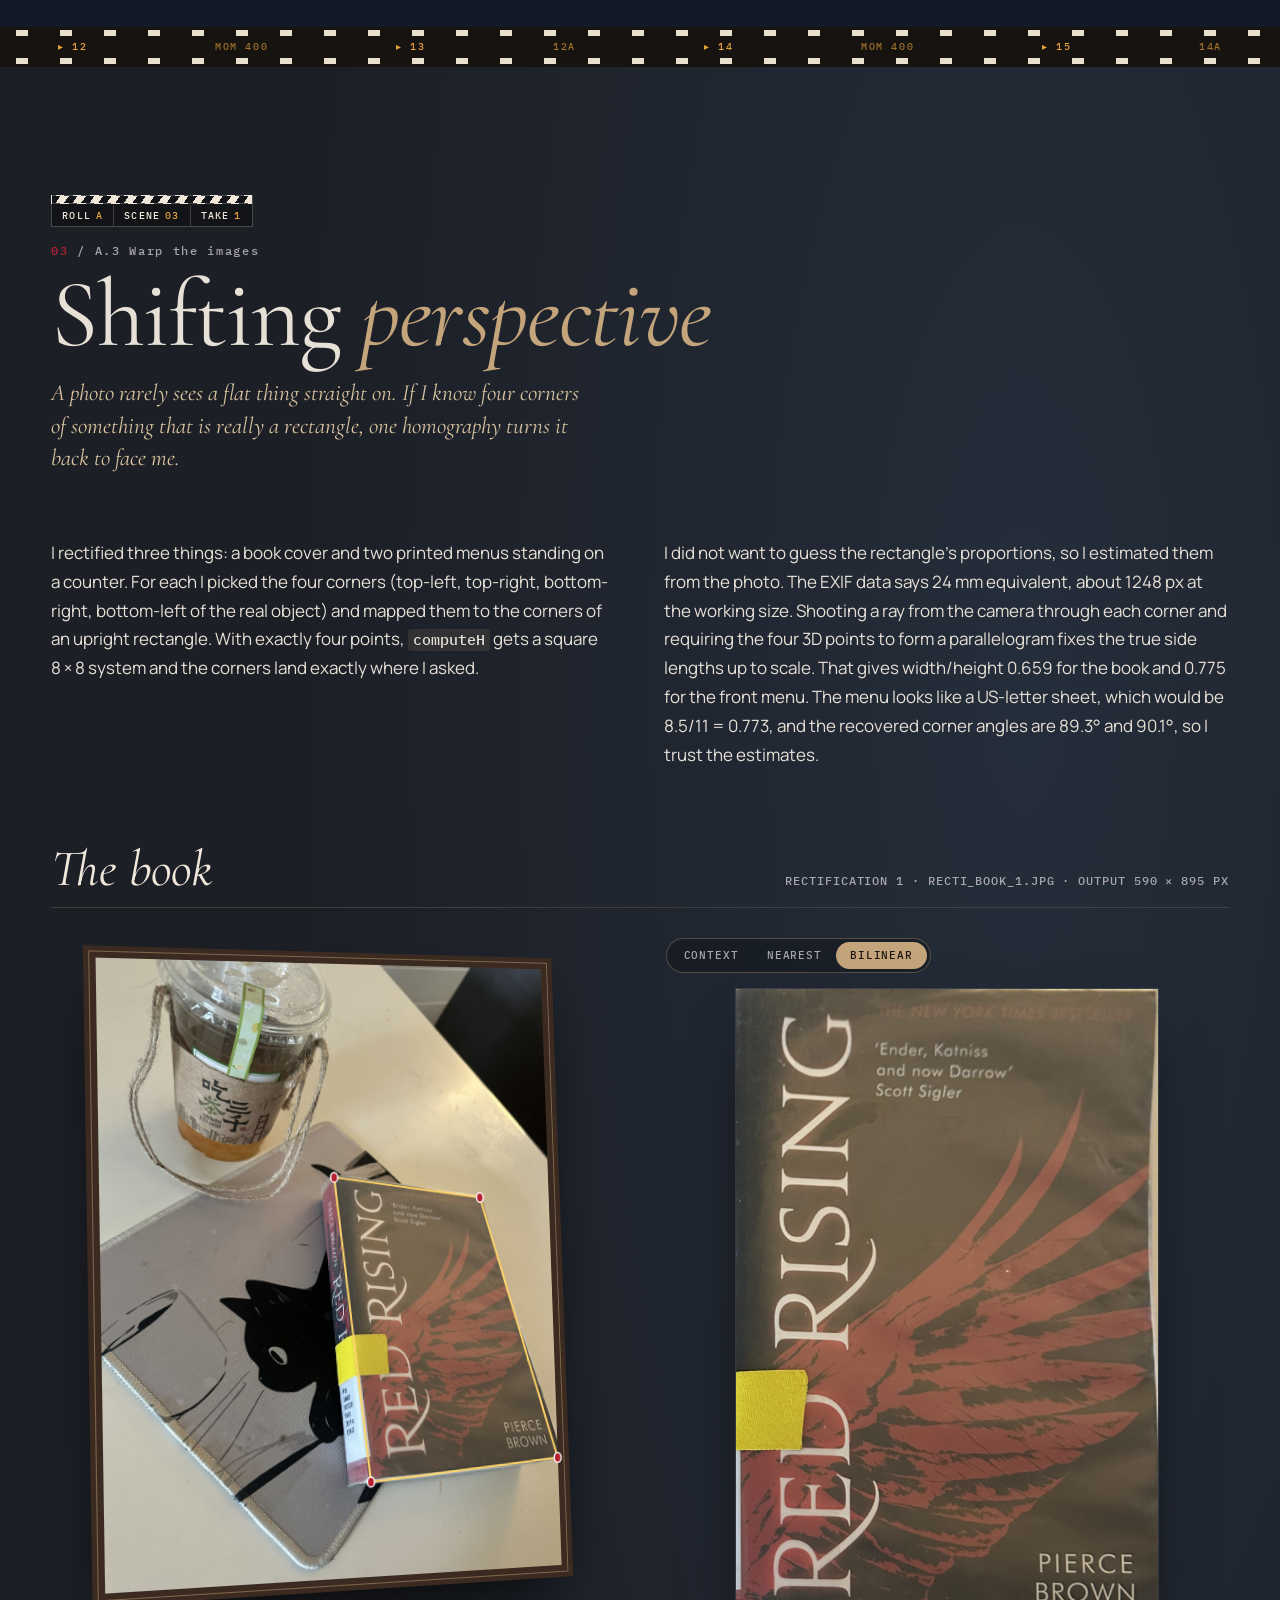
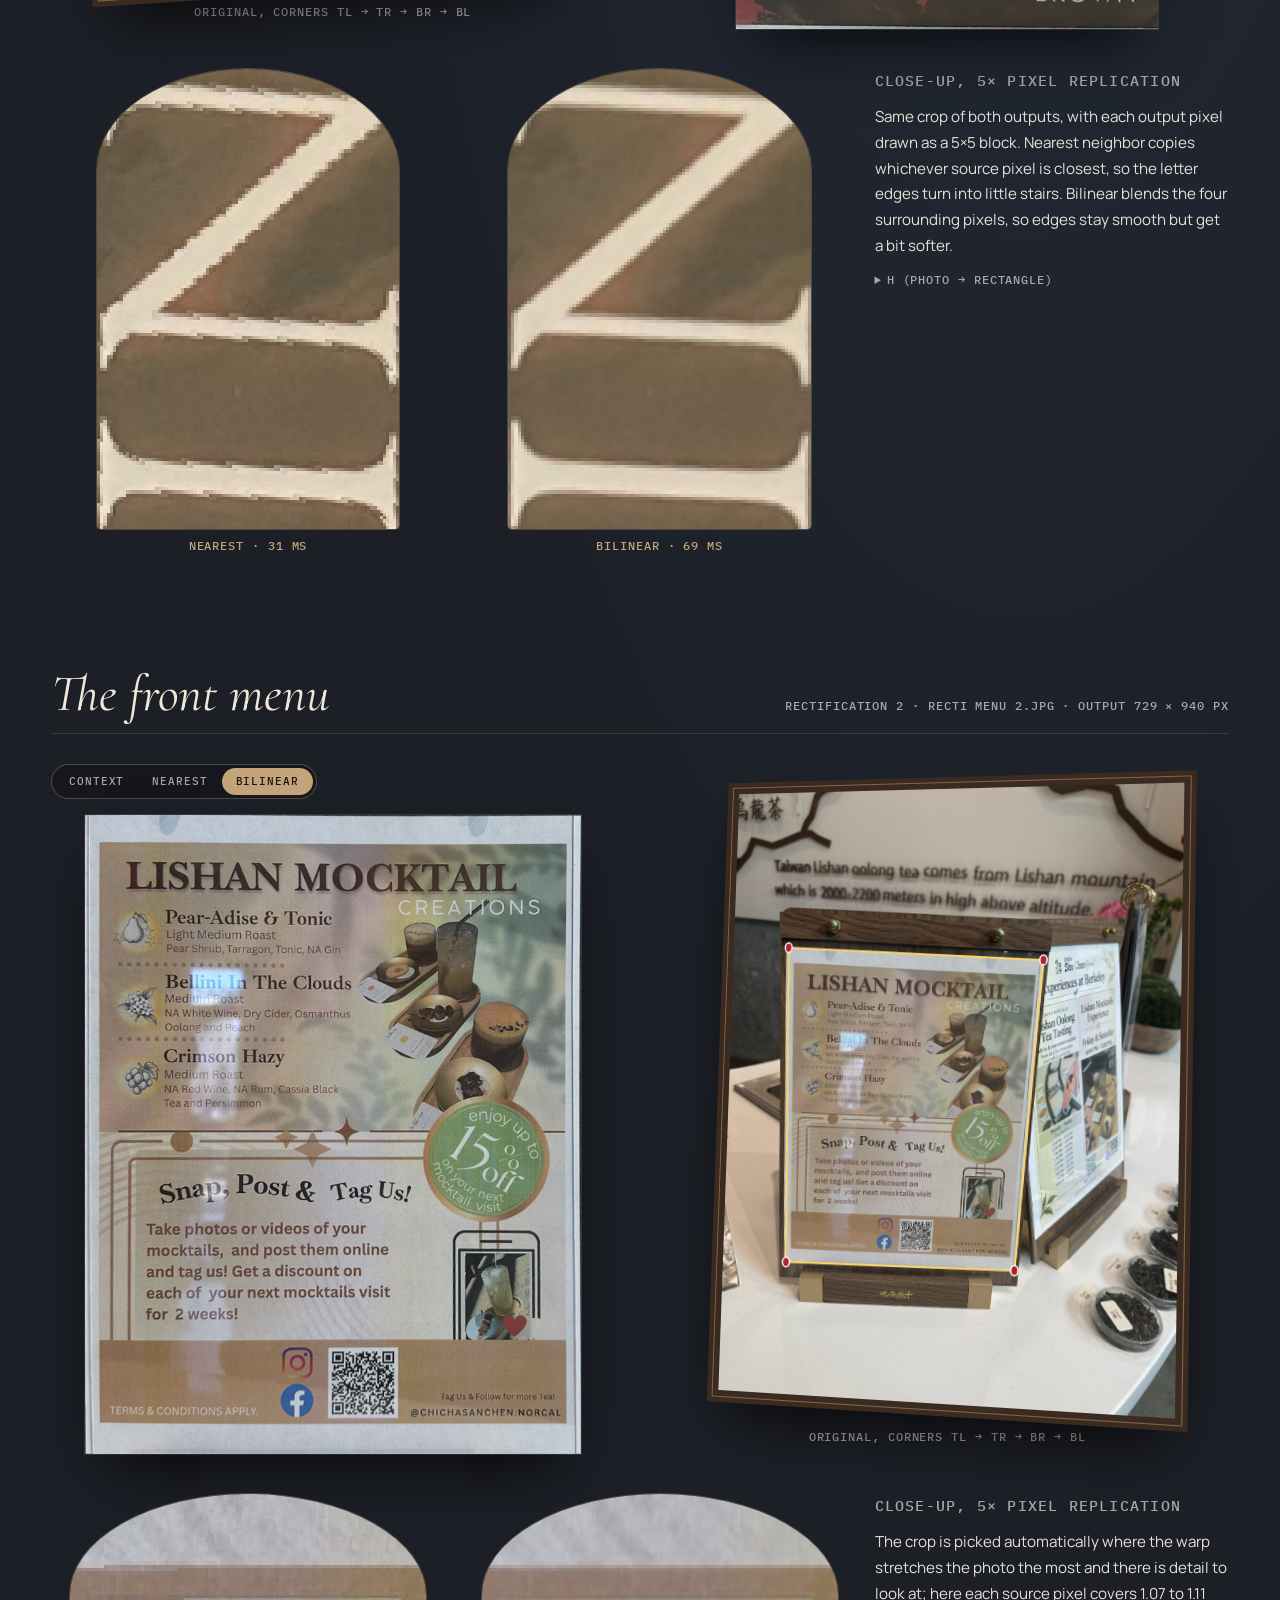
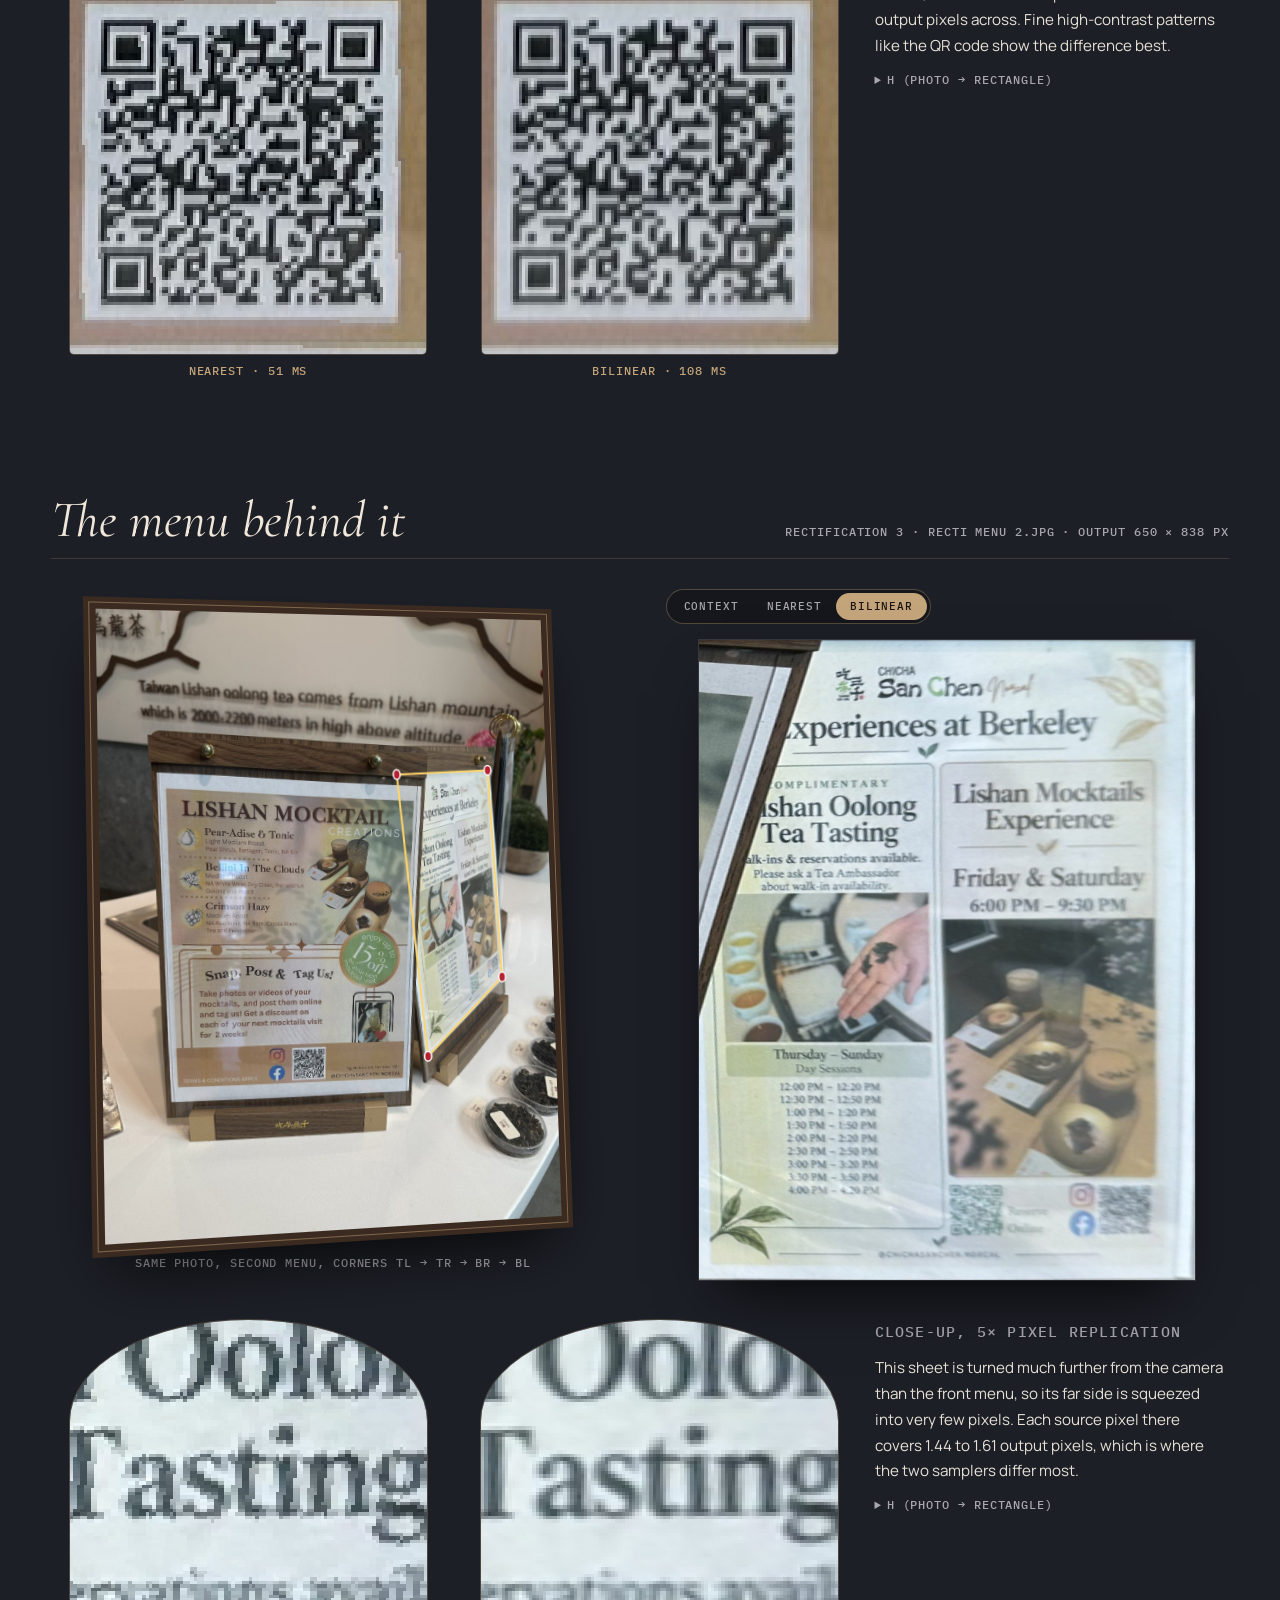
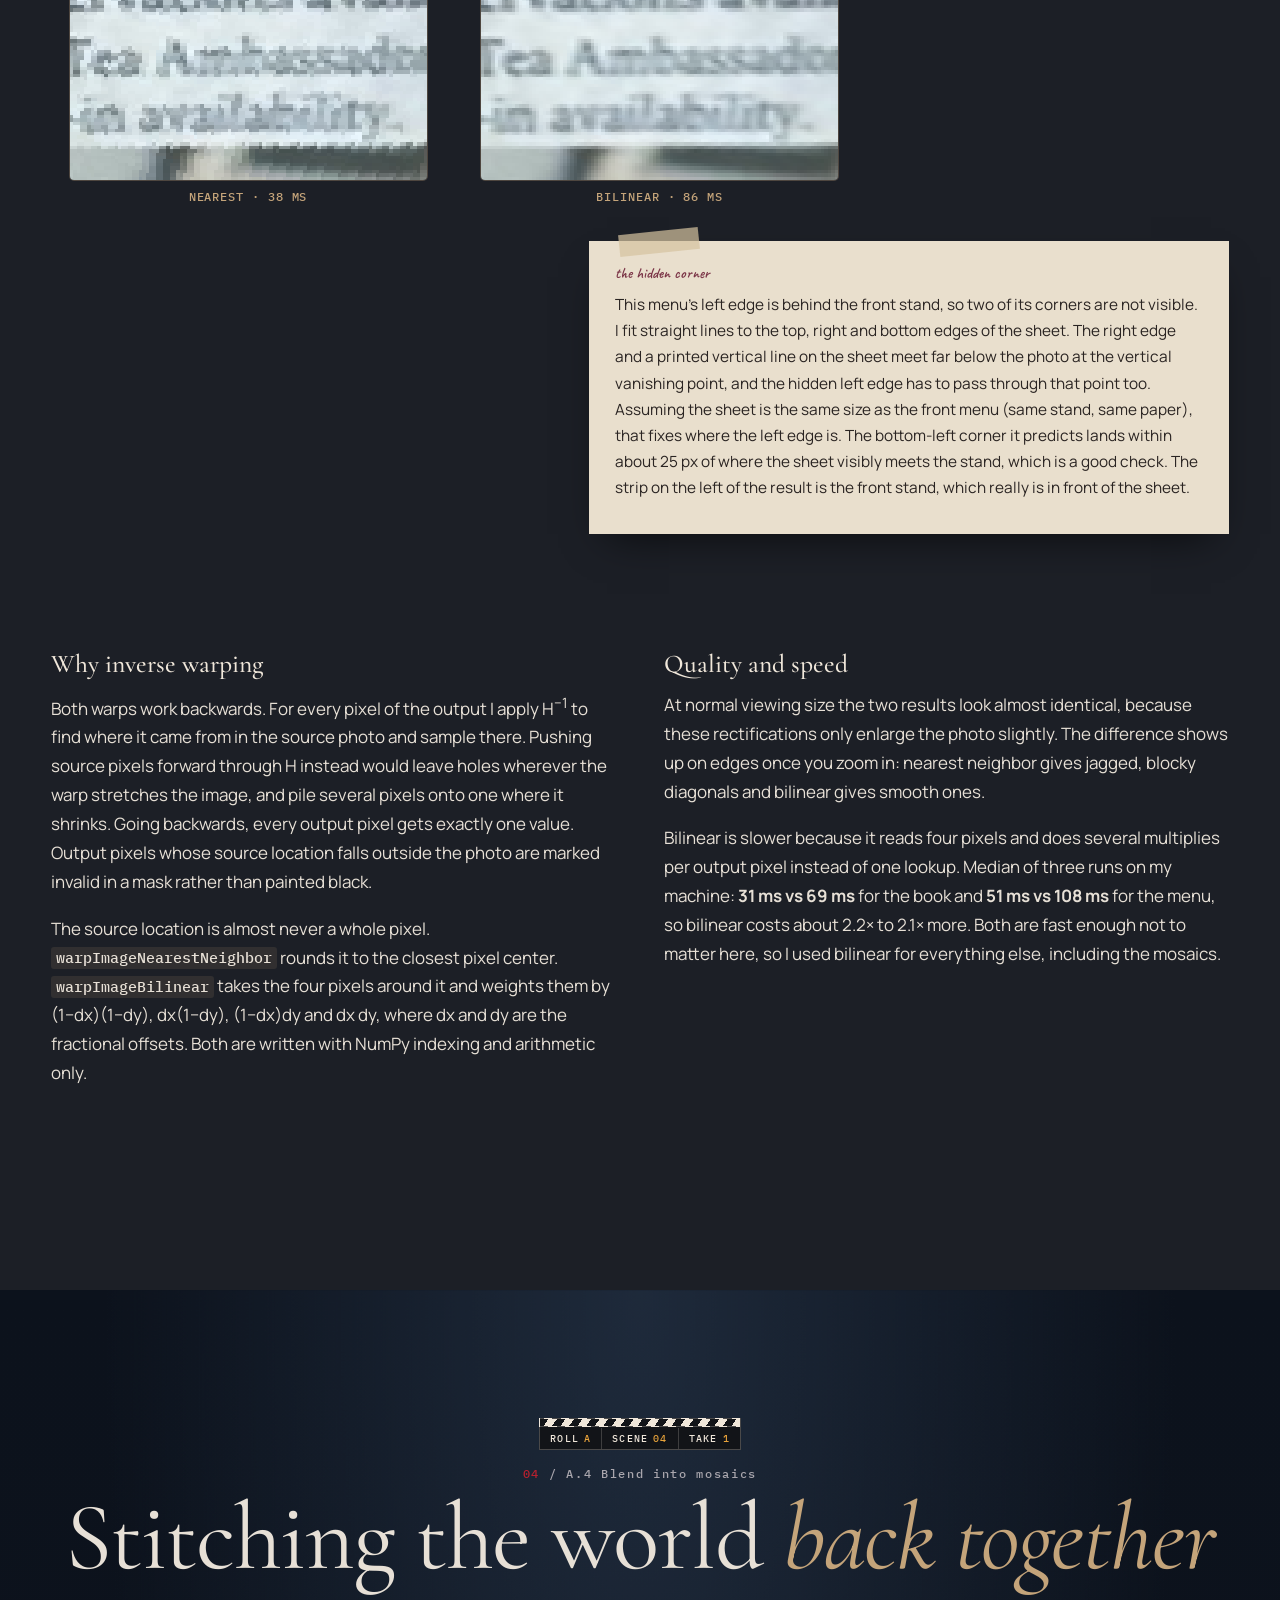
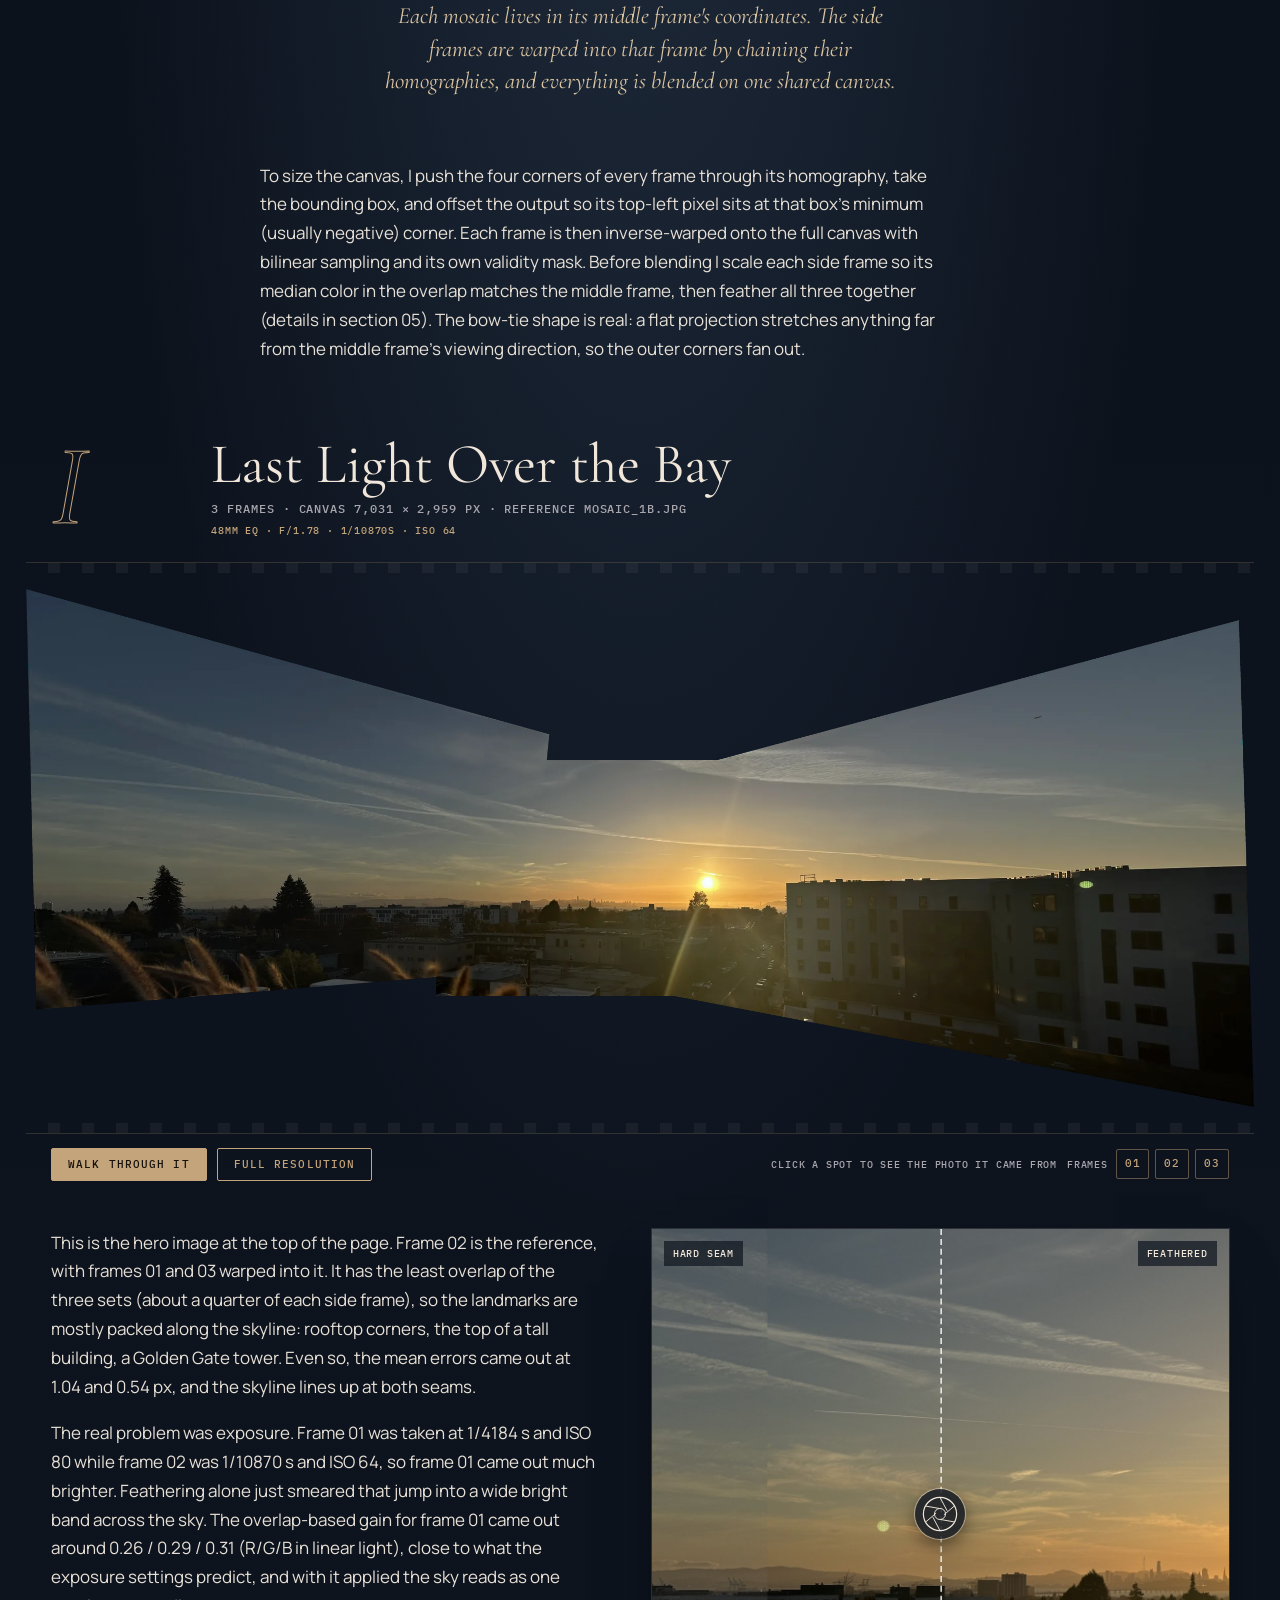
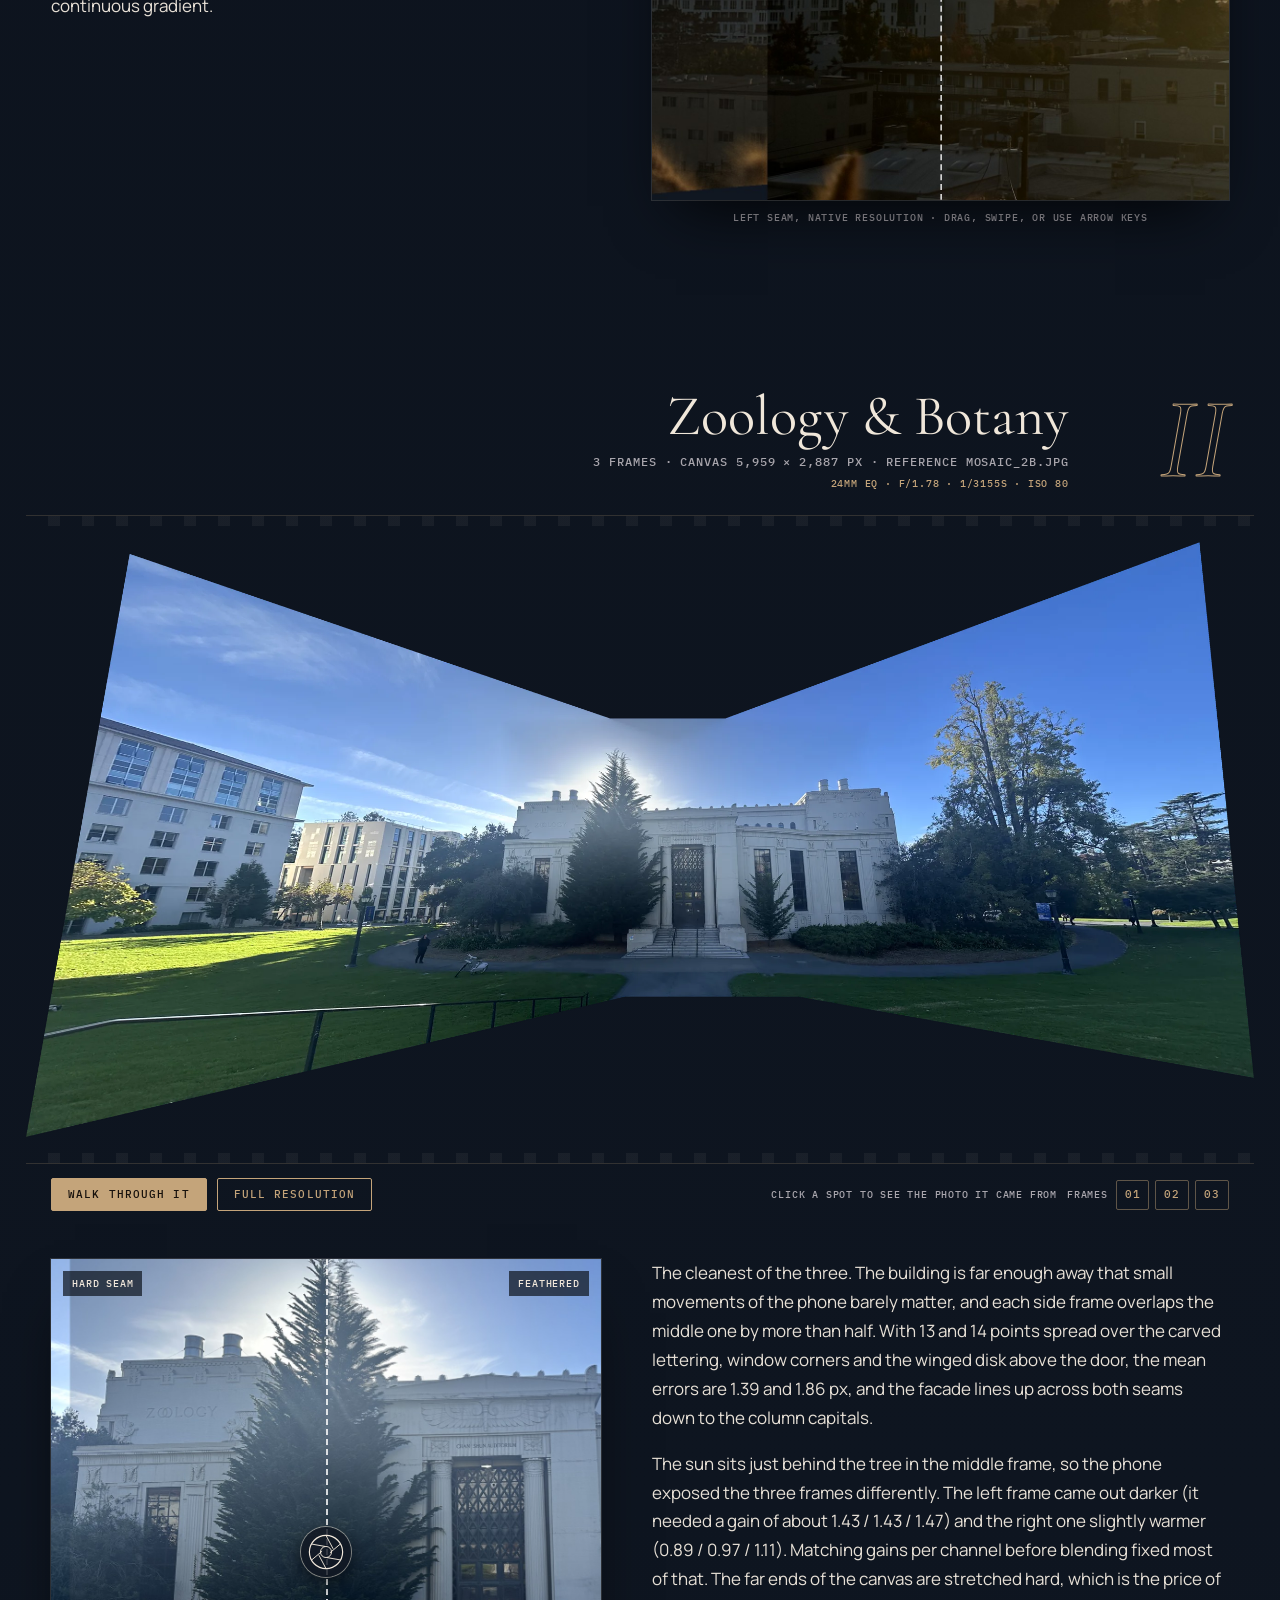
==== commit eb569a53: "remove countdown intro" ====
--- a/docs/index.html
+++ b/docs/index.html
@@ -64,13 +64,6 @@
 <!-- ===================================================== 00 · OPENING -->
 <section class="hero" aria-labelledby="title">
   <div class="hero__sky" aria-hidden="true"></div>
-  <div class="leader" aria-hidden="true" data-leader>
-    <svg viewBox="0 0 200 200"><circle cx="100" cy="100" r="78" class="leader__ring"/><circle cx="100" cy="100" r="62" class="leader__ring"/>
-      <path class="leader__sweep" d="M100 100 L100 22 A78 78 0 0 1 100 22 Z"/>
-      <line x1="0" y1="100" x2="200" y2="100"/><line x1="100" y1="0" x2="100" y2="200"/>
-      <text x="100" y="120" data-leader-num>3</text></svg>
-    <p class="mono">PROJECT 04A &middot; REEL 1 &middot; CLICK TO SKIP</p>
-  </div>
   <div class="hero__top">
     <div class="hero__left">
       <div class="hero__meta">
--- a/docs/assets/styles.css
+++ b/docs/assets/styles.css
@@ -817,18 +817,6 @@
 .counter { display: flex; align-items: center; gap: 6px; color: #e7a23a; font-size: 10.5px; white-space: nowrap; padding-left: 4px; }
 .counter svg { width: 14px; height: 14px; color: #e7a23a; transform: rotate(var(--reel, 0deg)); }
 
-/* leader countdown */
-.leader { position: absolute; inset: 0; z-index: 30; display: none; place-items: center; align-content: center; gap: 18px; background: #0b0d10; cursor: pointer; }
-.js .leader.is-on { display: grid; }
-.leader svg { width: min(46vh, 70vw); height: auto; color: #d8cdb8; }
-.leader svg line { stroke: rgba(216, 205, 184, .45); stroke-width: .8; }
-.leader__ring { fill: none; stroke: rgba(216, 205, 184, .7); stroke-width: 1.4; }
-.leader__sweep { fill: rgba(216, 205, 184, .14); }
-.leader text { font: 400 92px/1 var(--serif); fill: #f0e7da; text-anchor: middle; }
-.leader p { color: #8f8a80; margin: 0; text-align: center; }
-.leader.is-out { animation: leaderOut .55s var(--ease) forwards; }
-@keyframes leaderOut { to { opacity: 0; transform: scale(1.04); visibility: hidden; } }
-
 /* film gate around the hero plate */
 .hero__plate { position: relative; }
 .gate { position: absolute; inset: -22px -6px; pointer-events: none; z-index: 1; }
@@ -943,11 +931,11 @@
   .cyl__frame { aspect-ratio: 2.4; }
   .gate { display: none; }
 }
-@media (prefers-reduced-motion: reduce) { .leader { display: none !important; } .rec i { animation: none; } }
+@media (prefers-reduced-motion: reduce) { .rec i { animation: none; } }
 @media print {
   :root { color-scheme: light; }
   html { background: #fff !important; }
-  .leader, .gate, .plate__frames, .plate__af, .plate__iris, .plate__flash, .plate__tag, .counter, .slate, .cyl, .lensring, .letter__slate, .footer__reel, .closeups figcaption:empty { display: none !important; }
+  .gate, .plate__frames, .plate__af, .plate__iris, .plate__flash, .plate__tag, .counter, .slate, .cyl, .lensring, .letter__slate, .footer__reel, .closeups figcaption:empty { display: none !important; }
   .plate { filter: none !important; }
   .sheet--extras { break-before: page; }
   .contact-strip { background: #fff; padding: 0; gap: 2mm; }
@@ -964,7 +952,6 @@
   .runs__table td, .runs__table th { padding: 1.5mm 2mm; font-size: 8.5pt; }
   .runs__table tr.is-chosen td { color: #7b3547; }
 }
-.is-leader .hero *, .is-leader .hero *::before { animation-play-state: paused !important; }
 .plate-wrap { position: relative; }
 .gate { inset: -24px -4px; }
 .gate__strip--bottom { bottom: 0; }
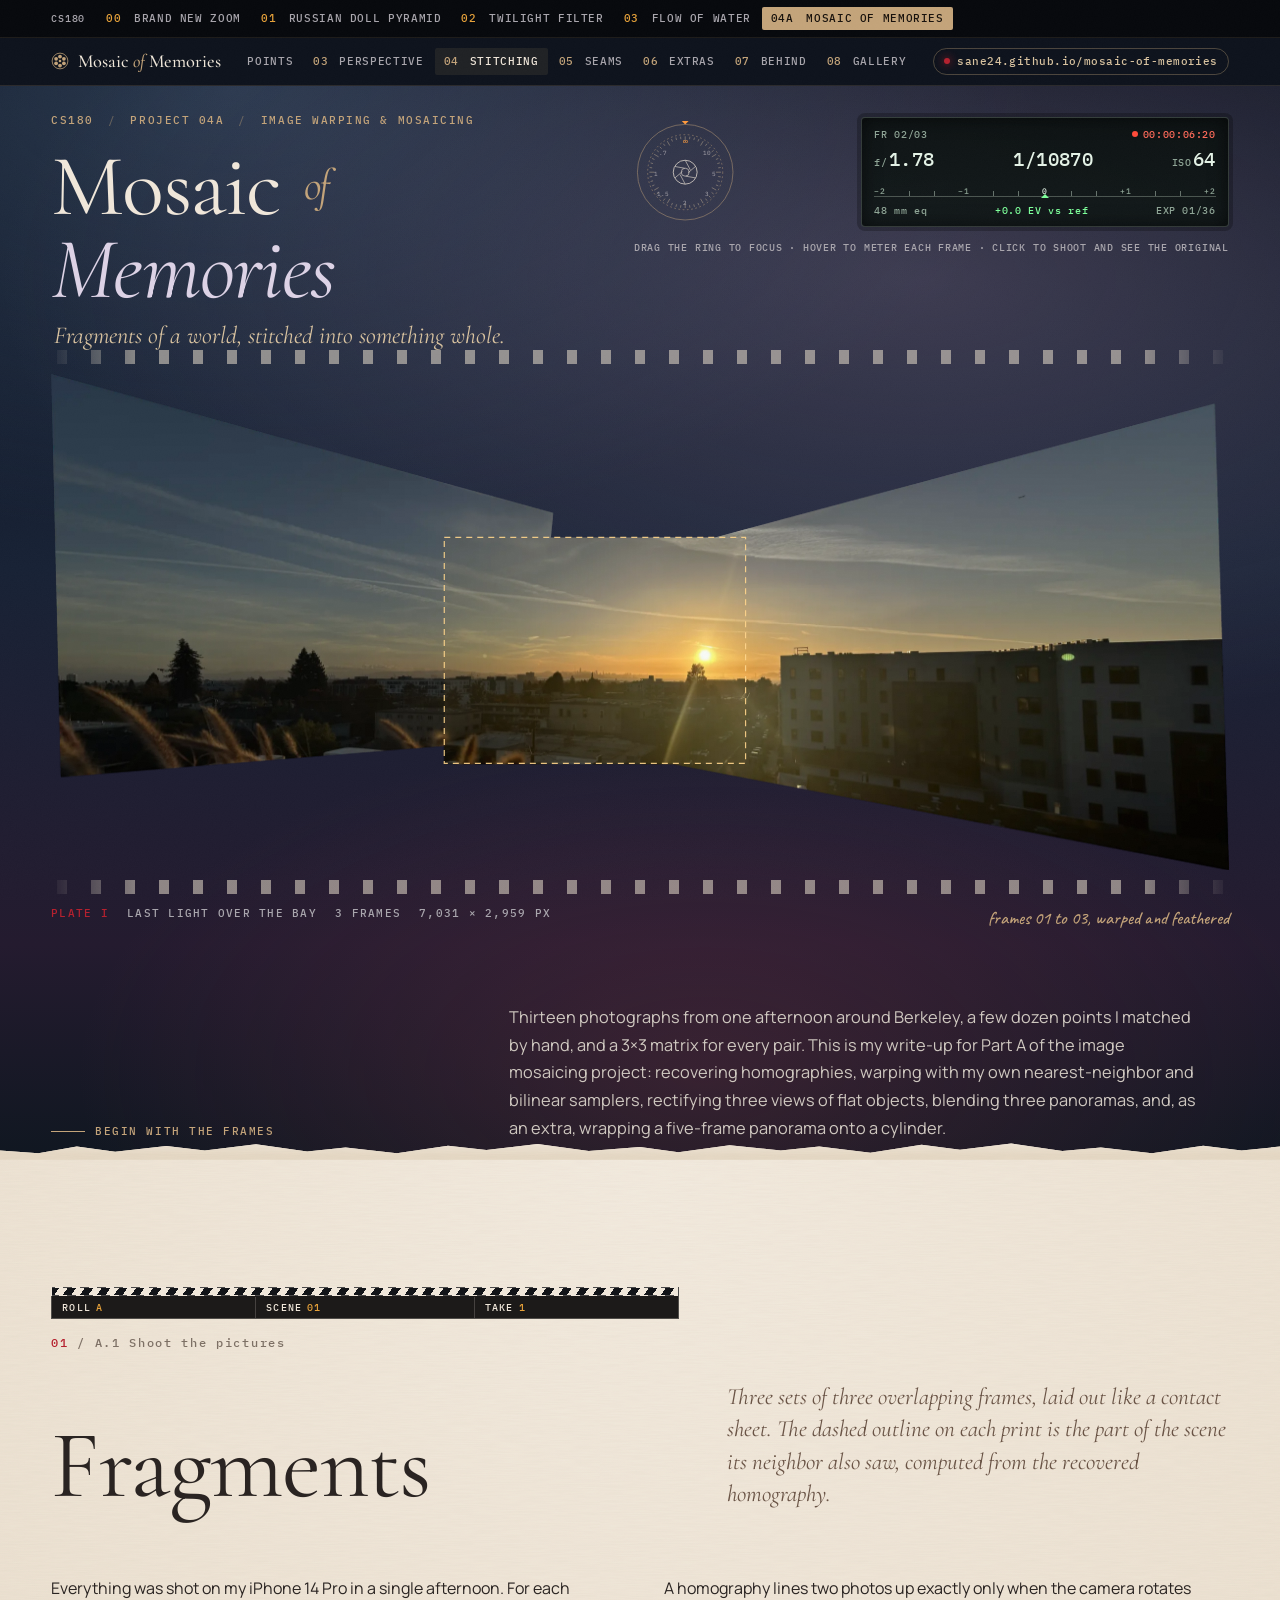
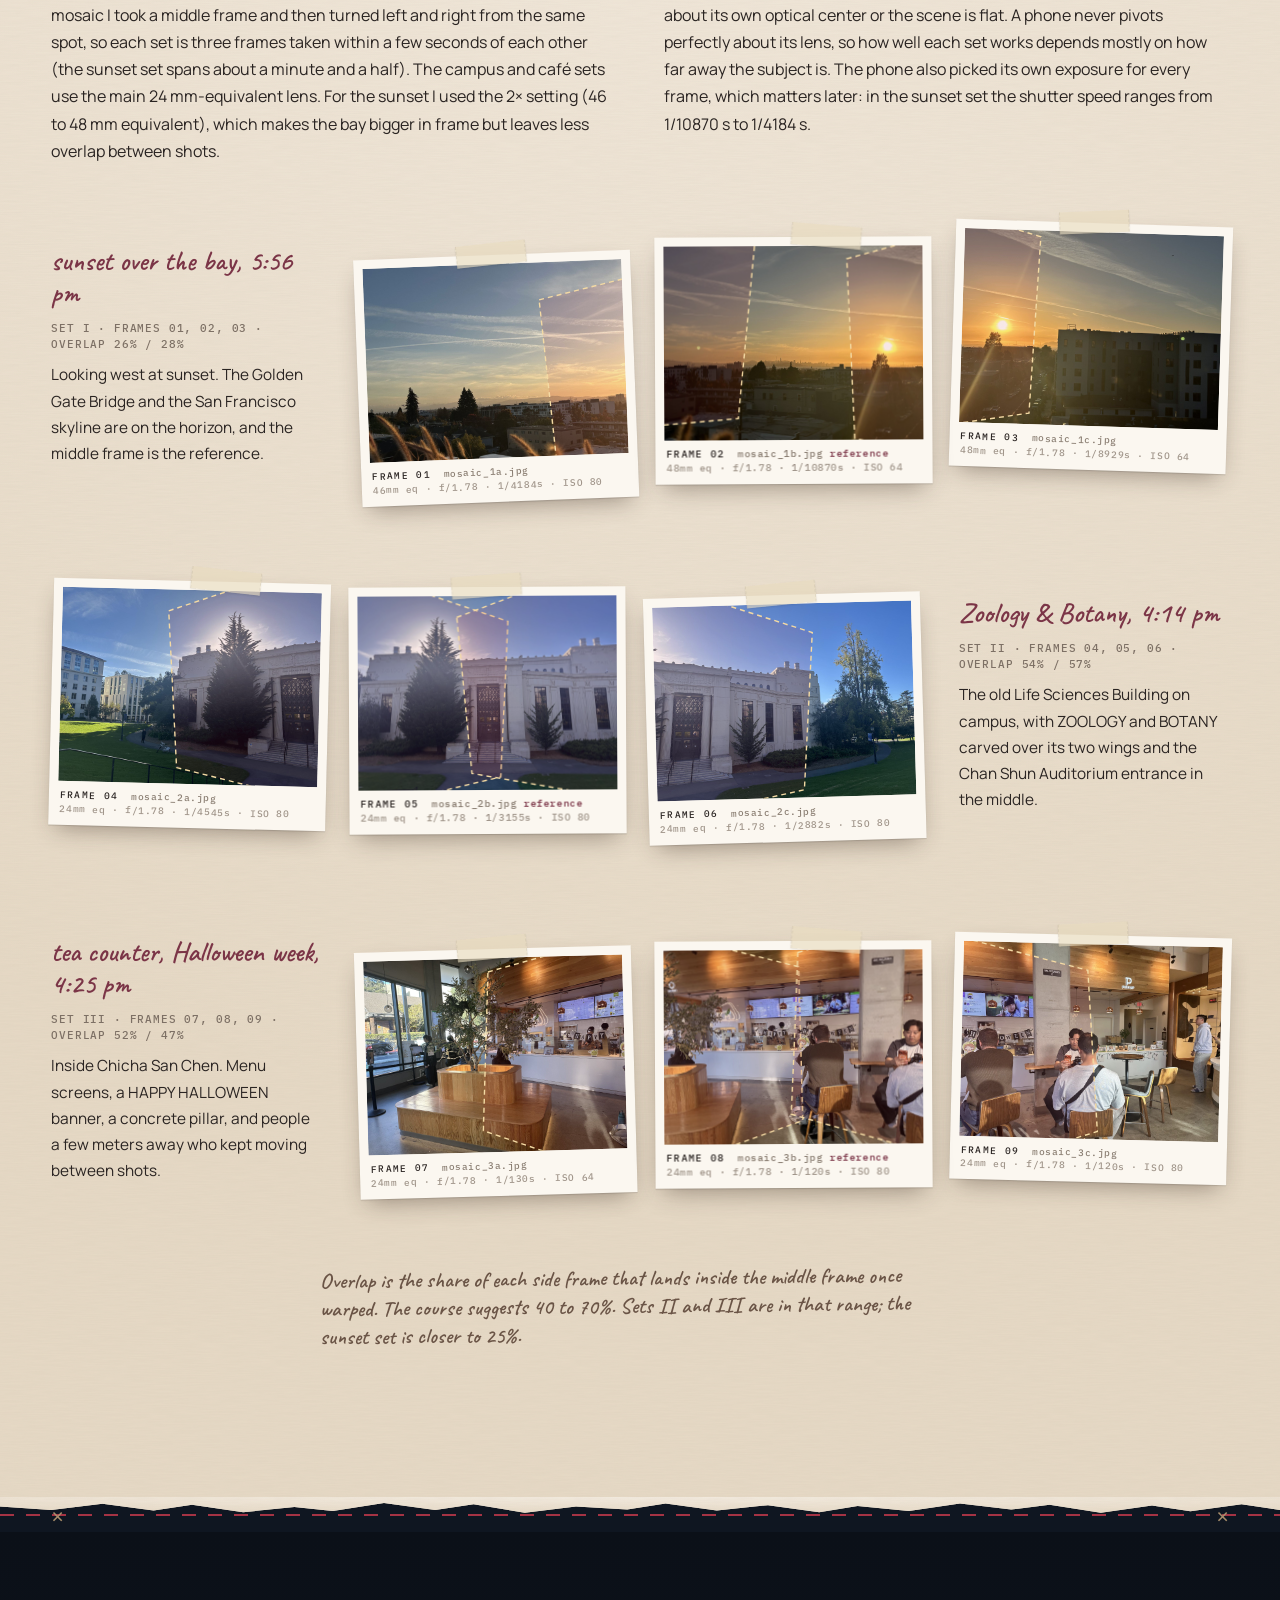
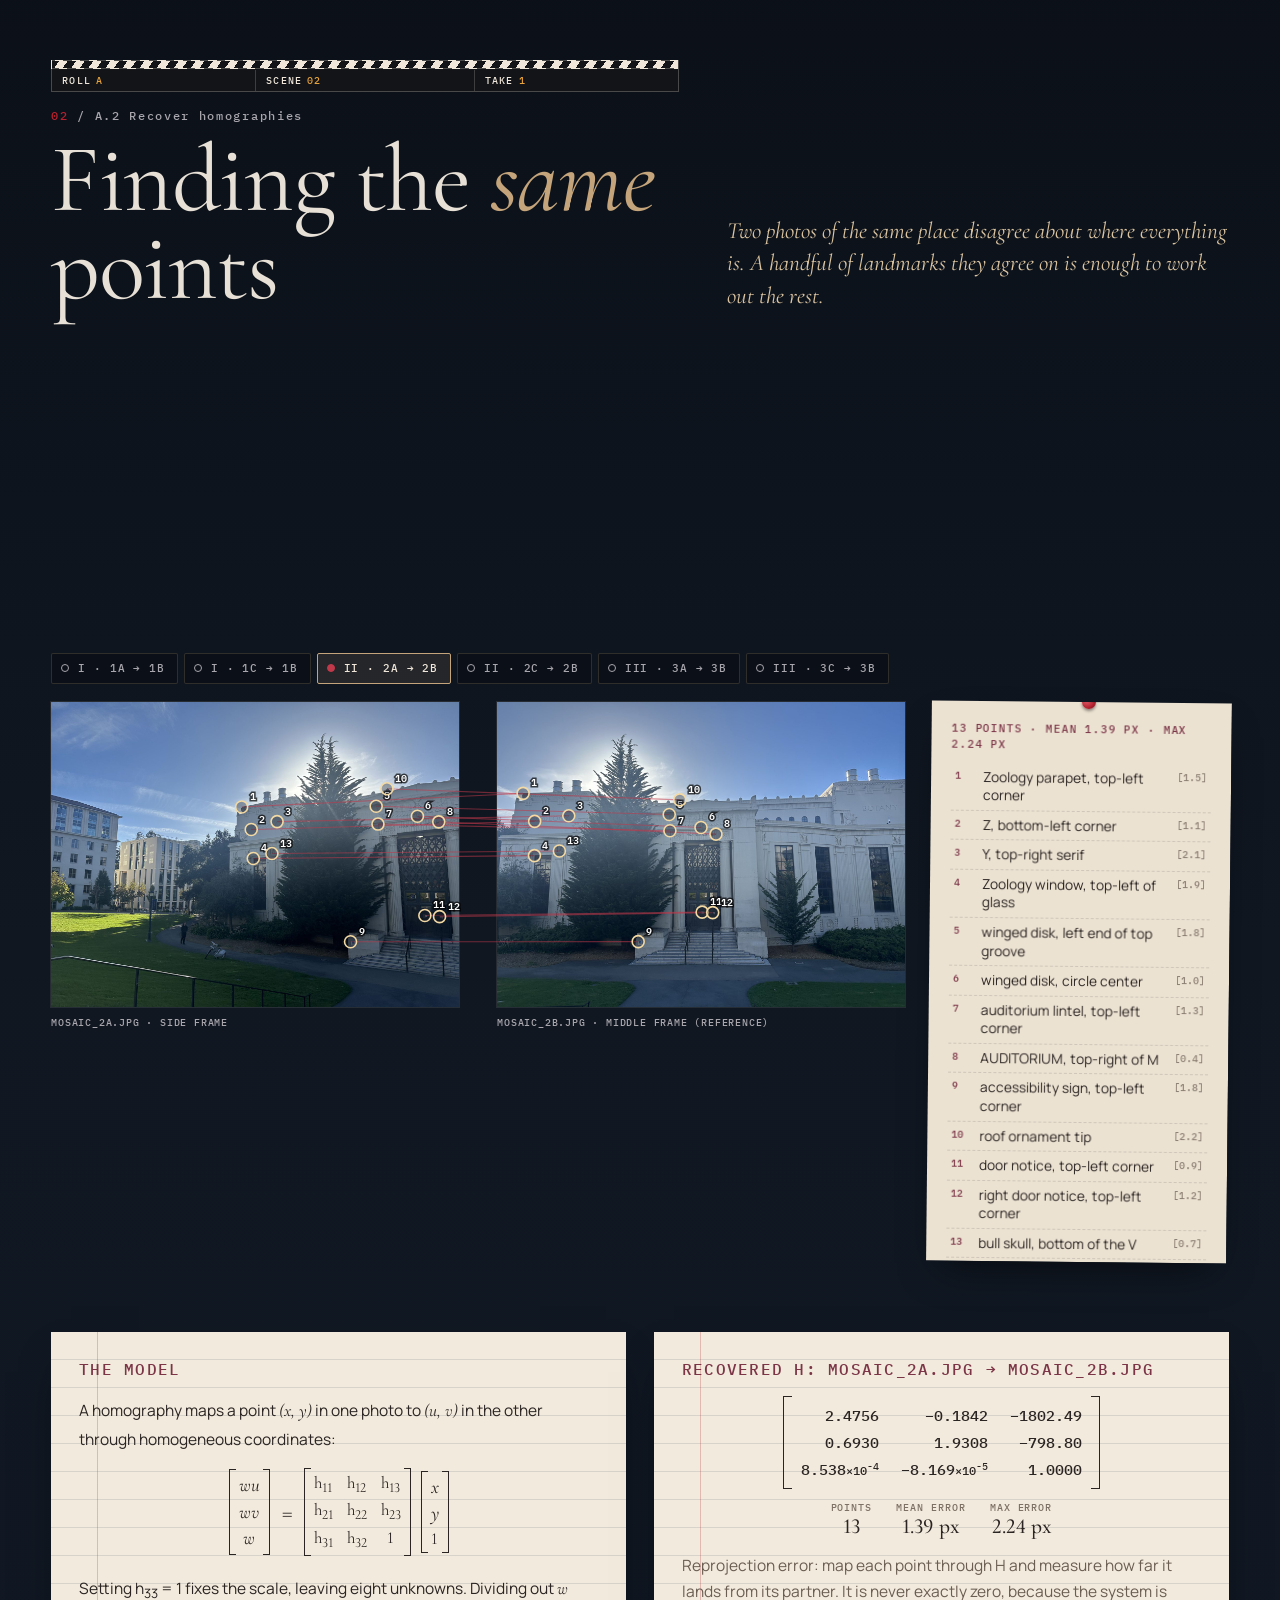
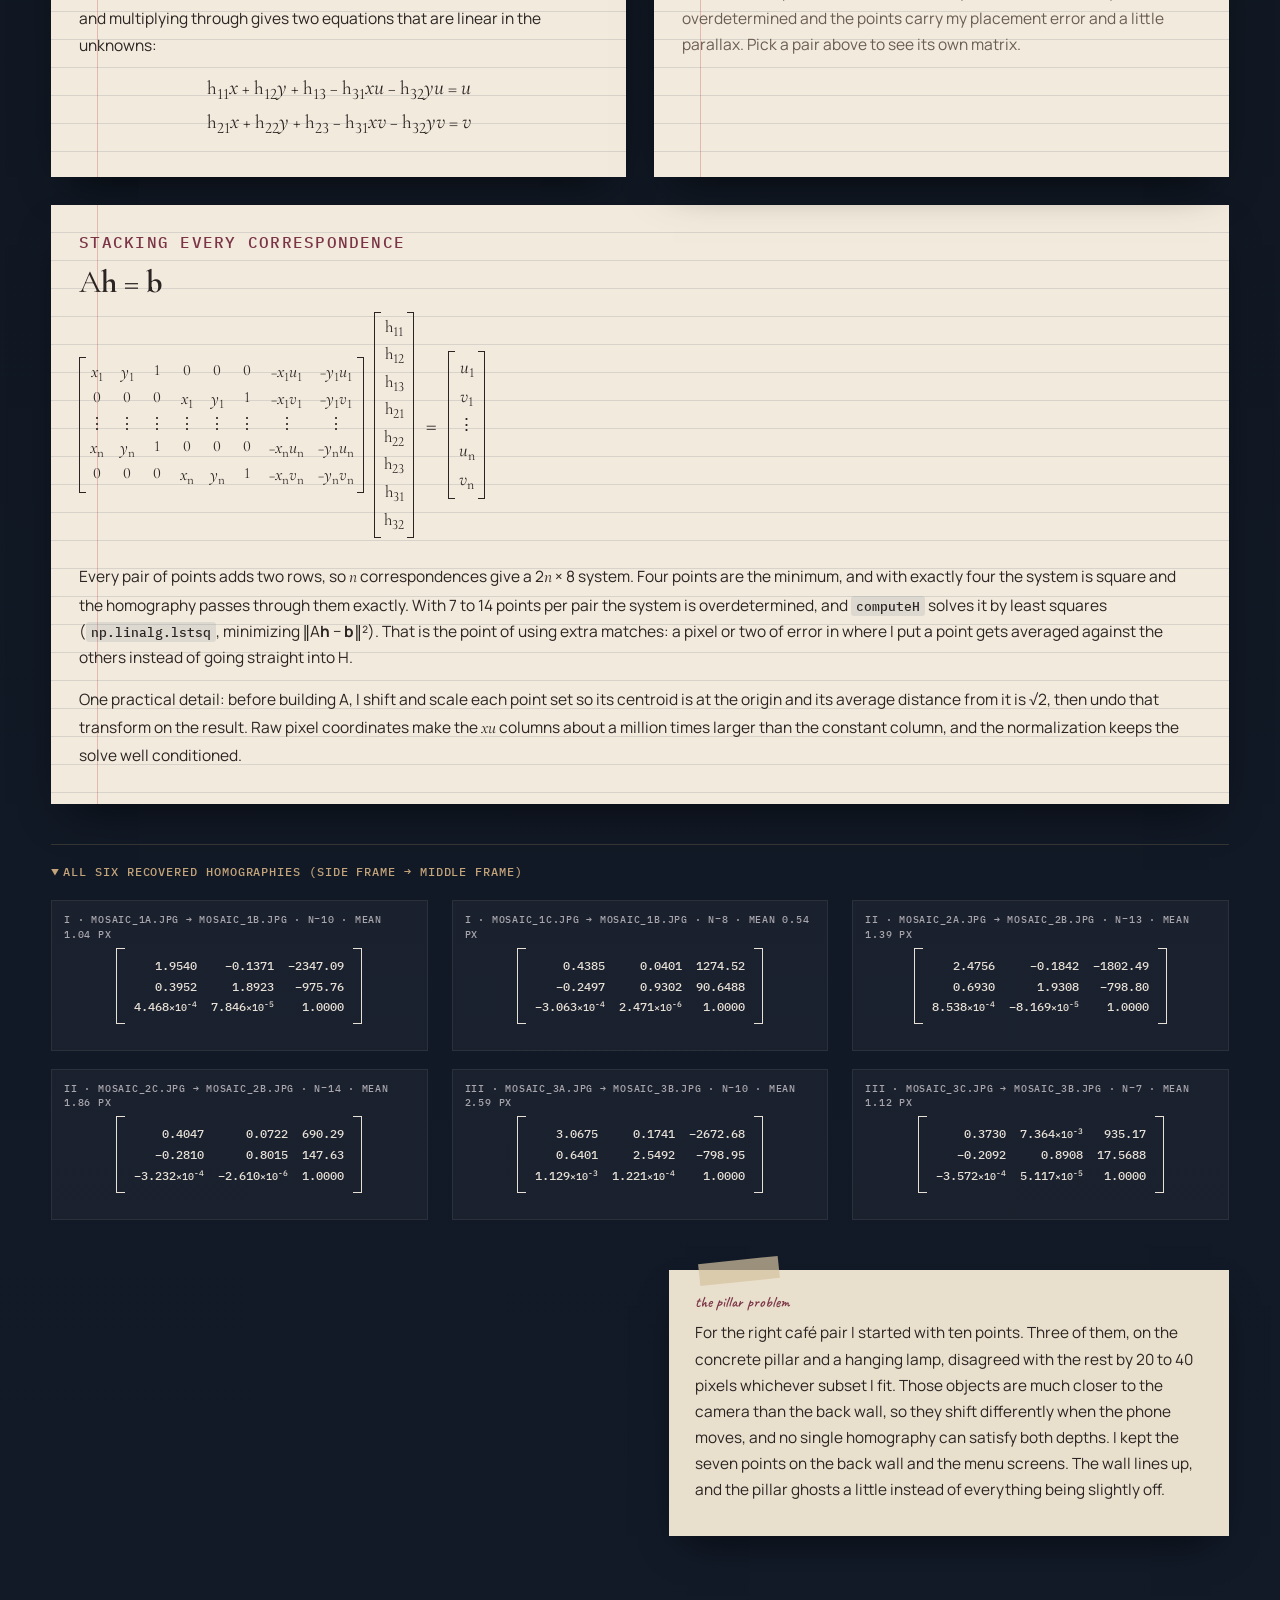
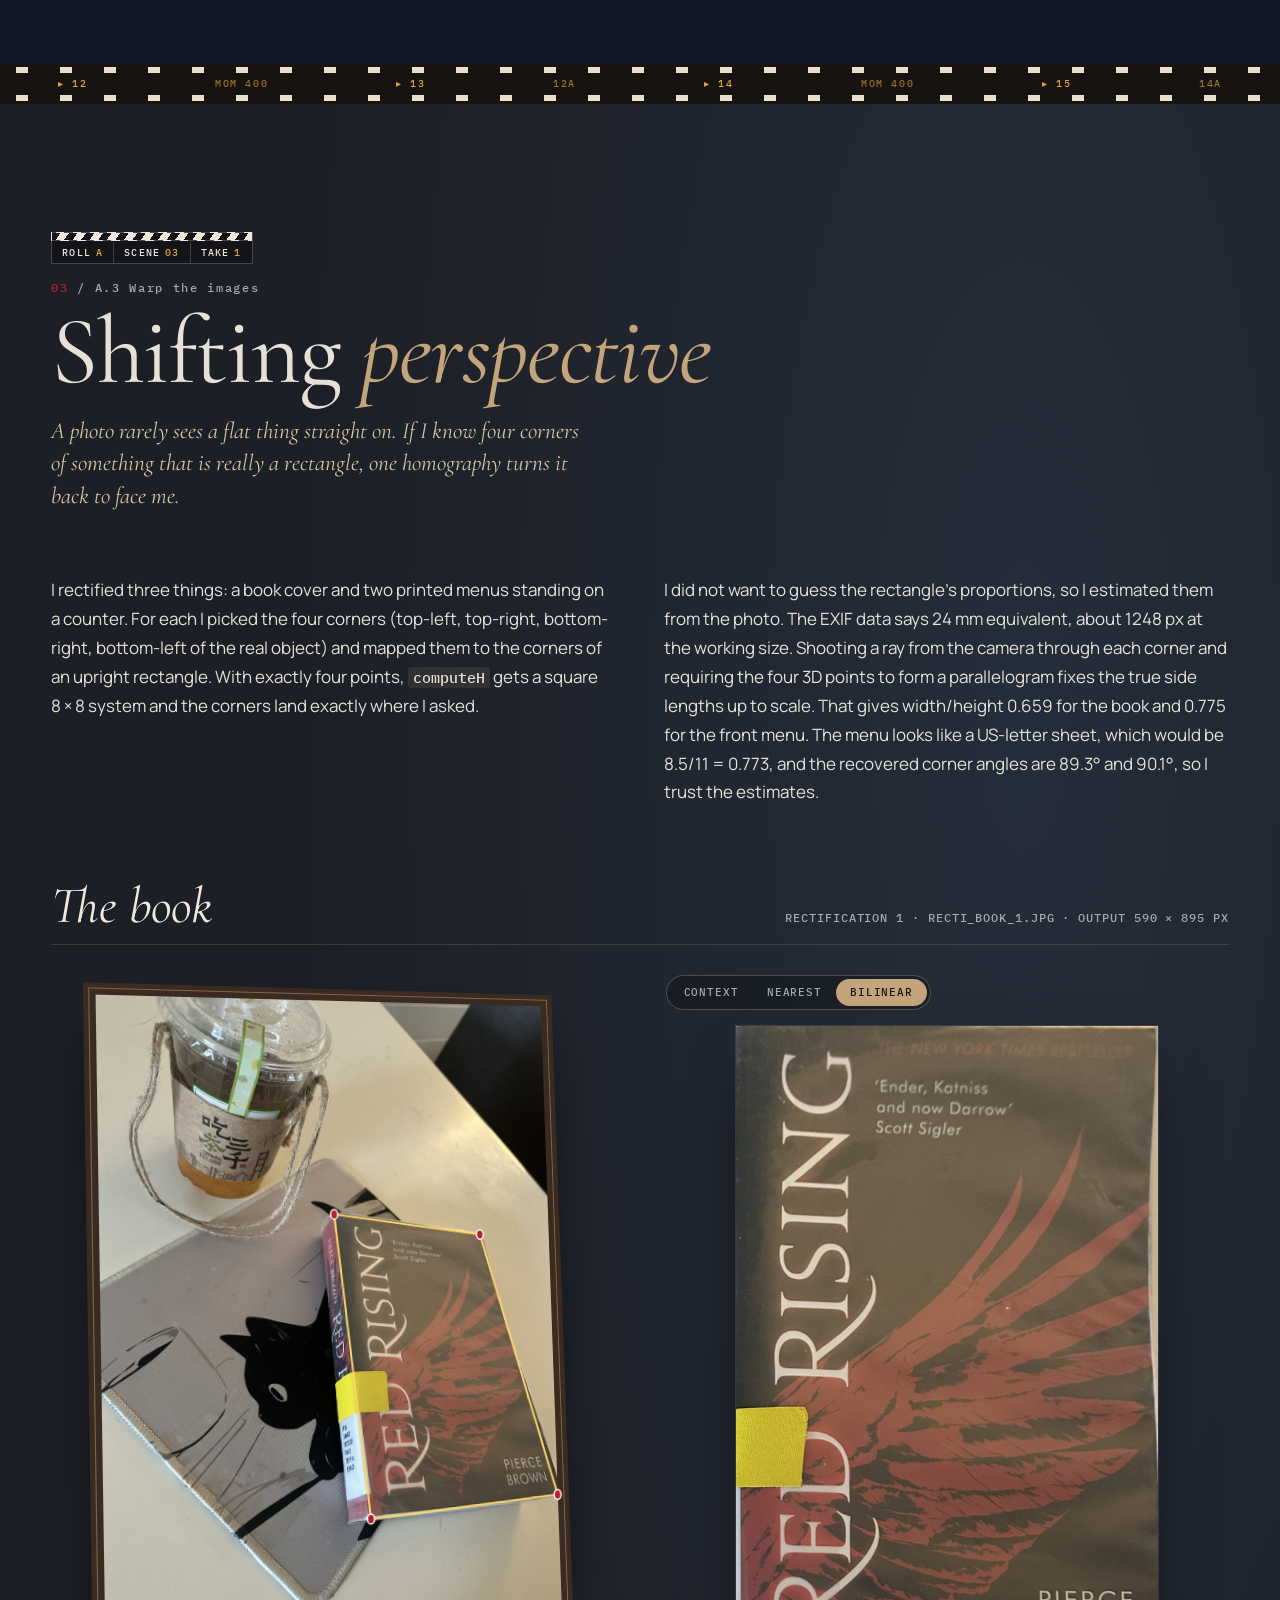
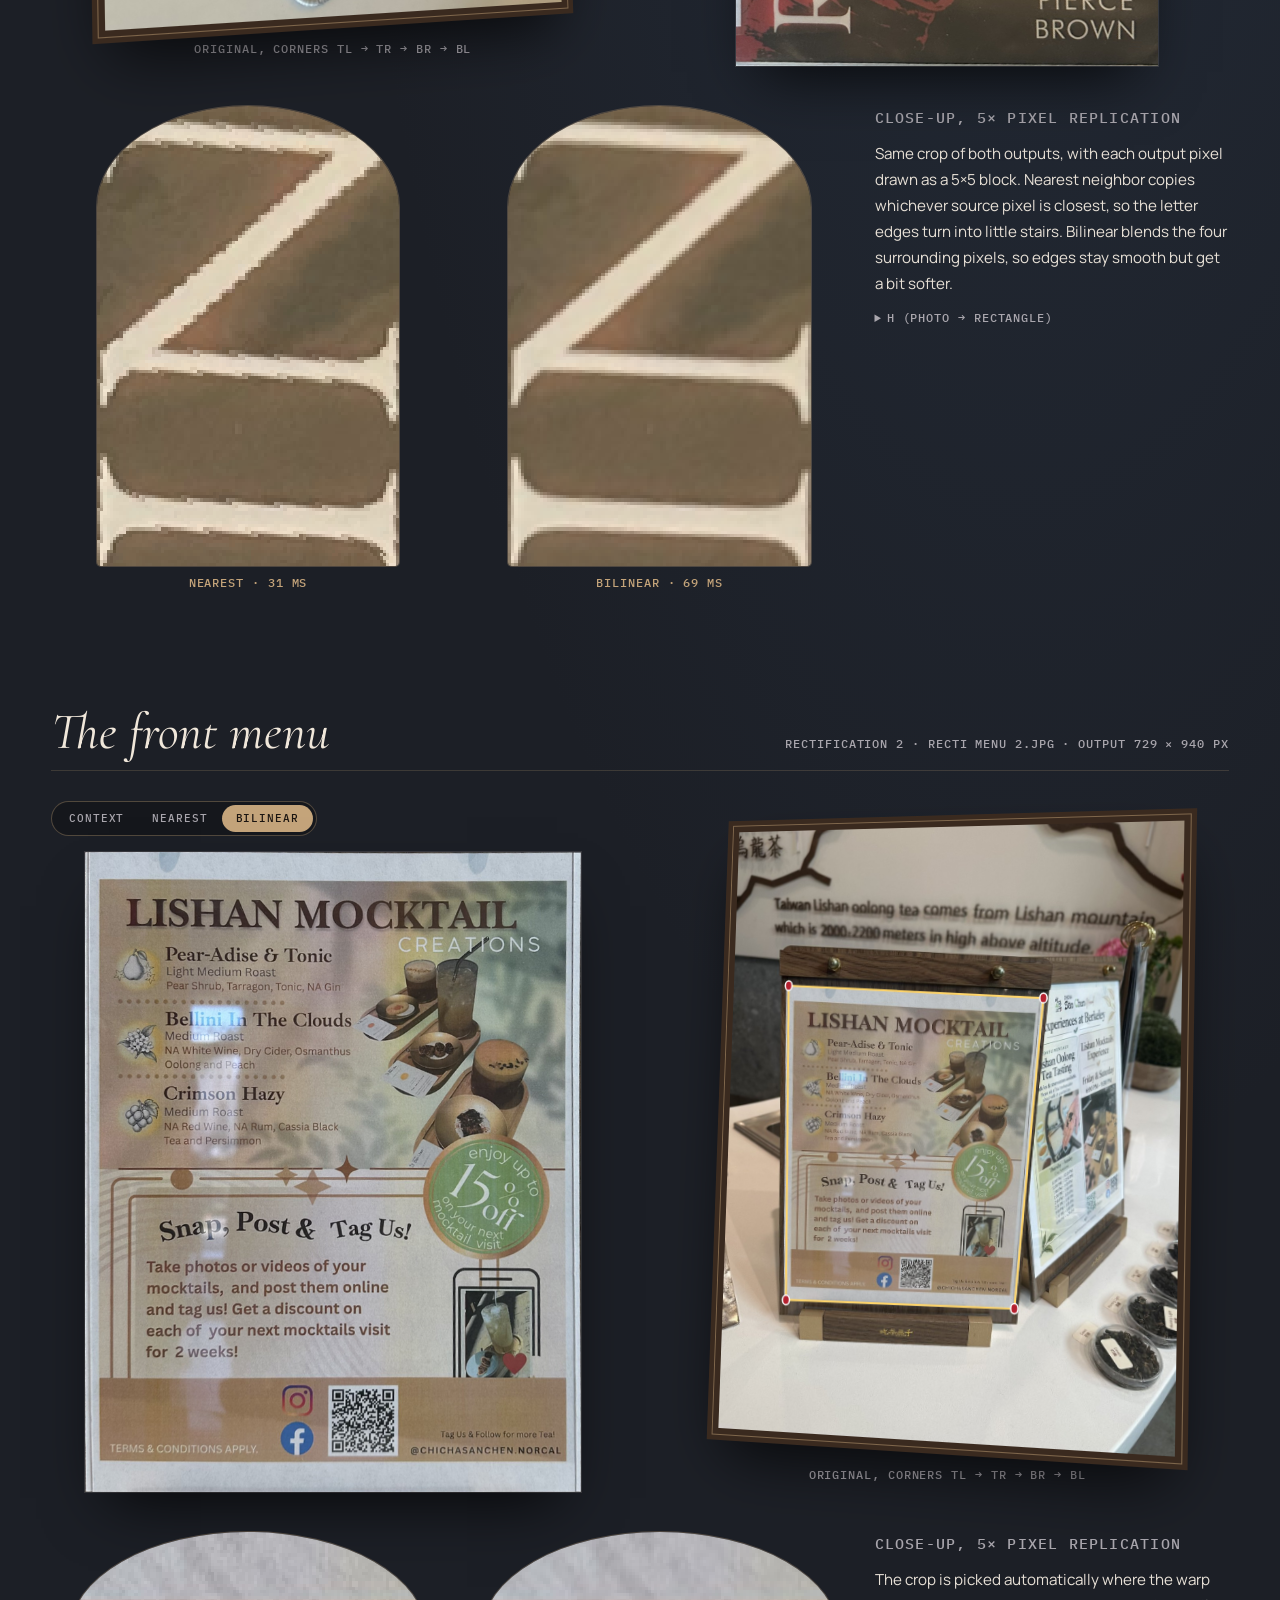
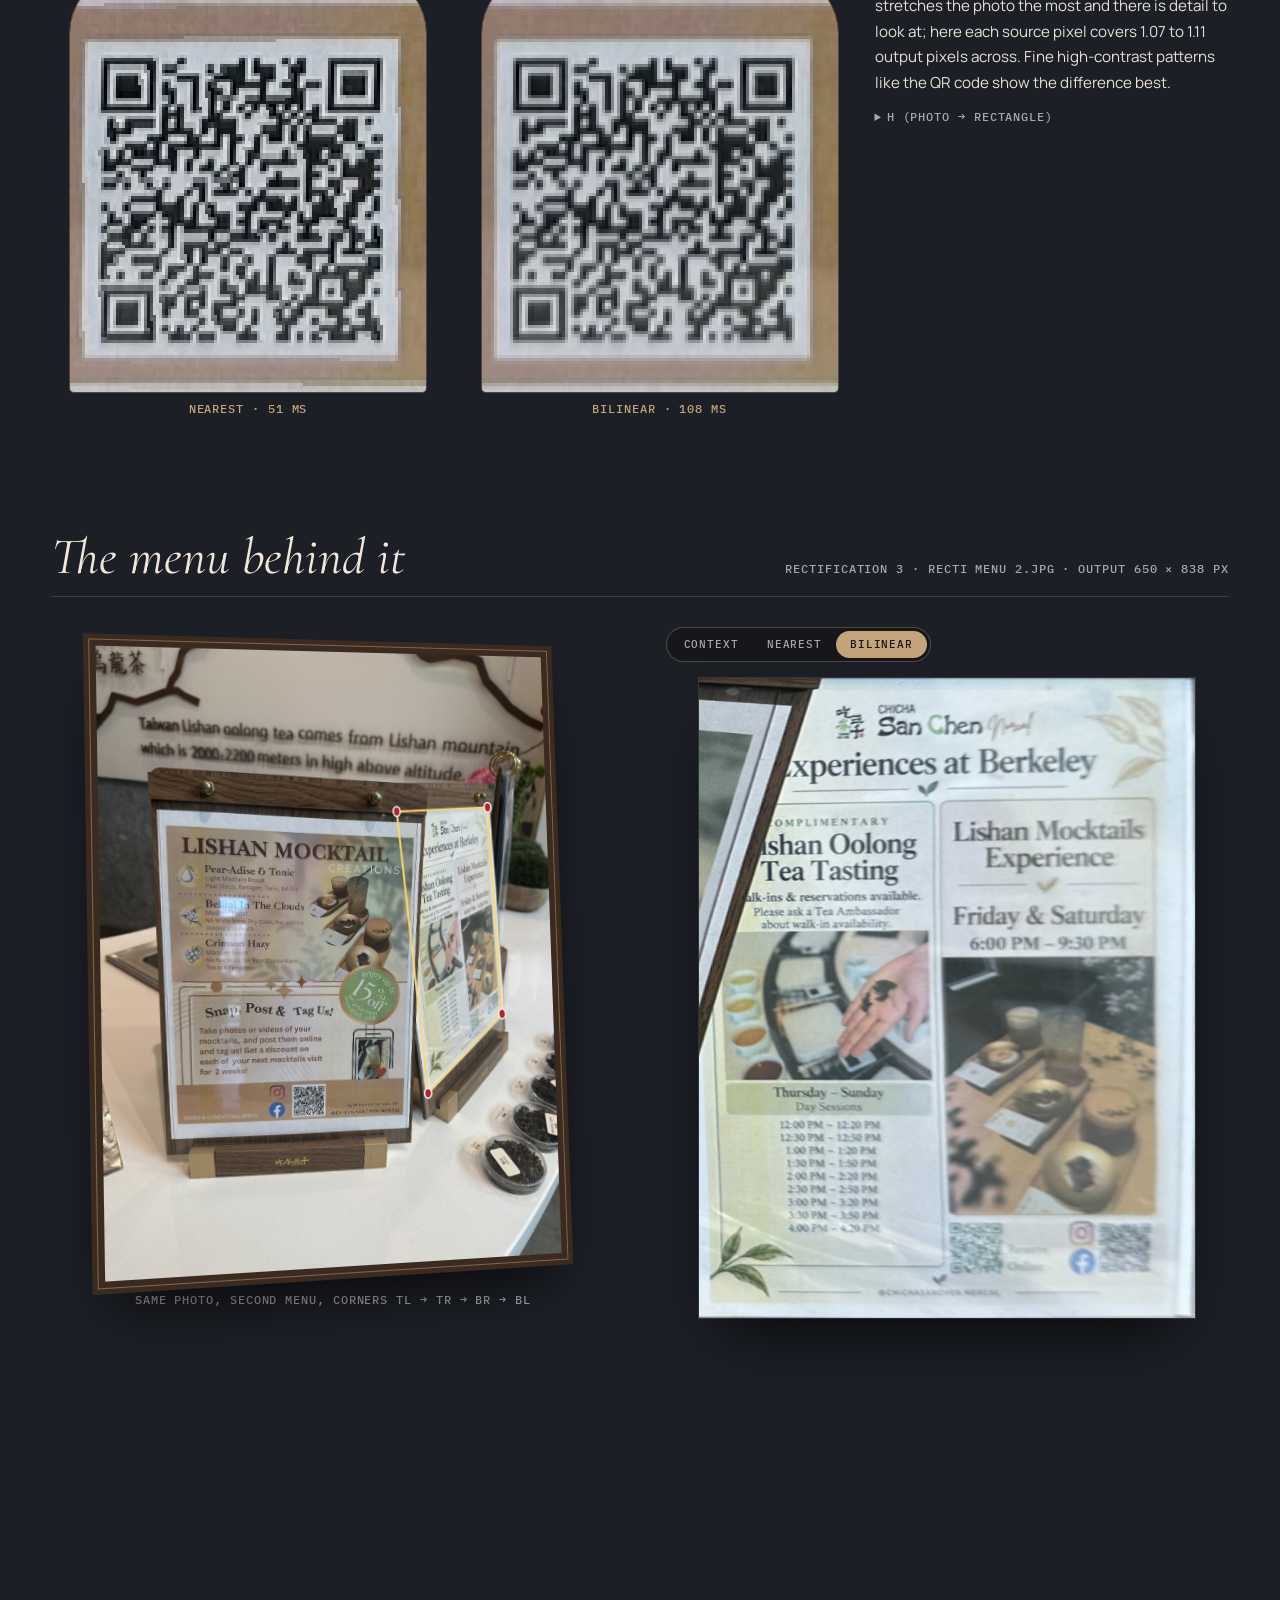
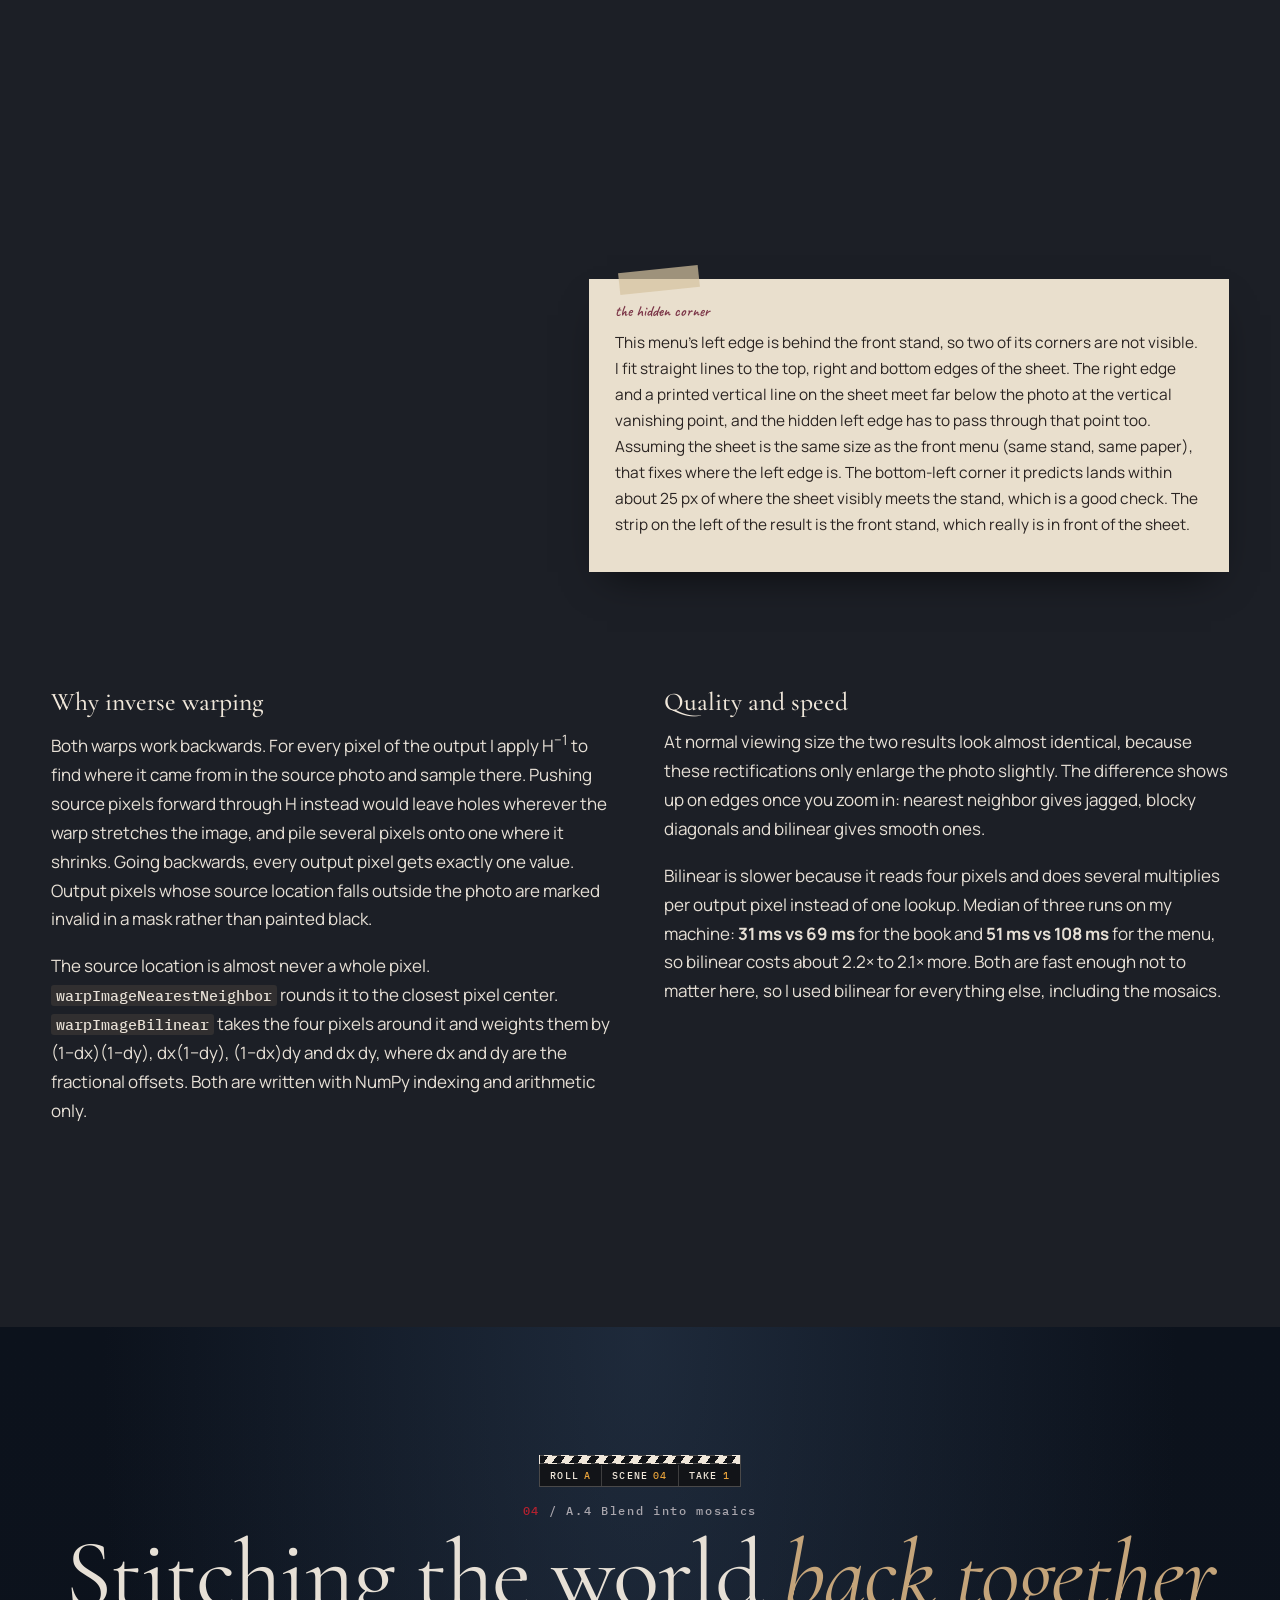
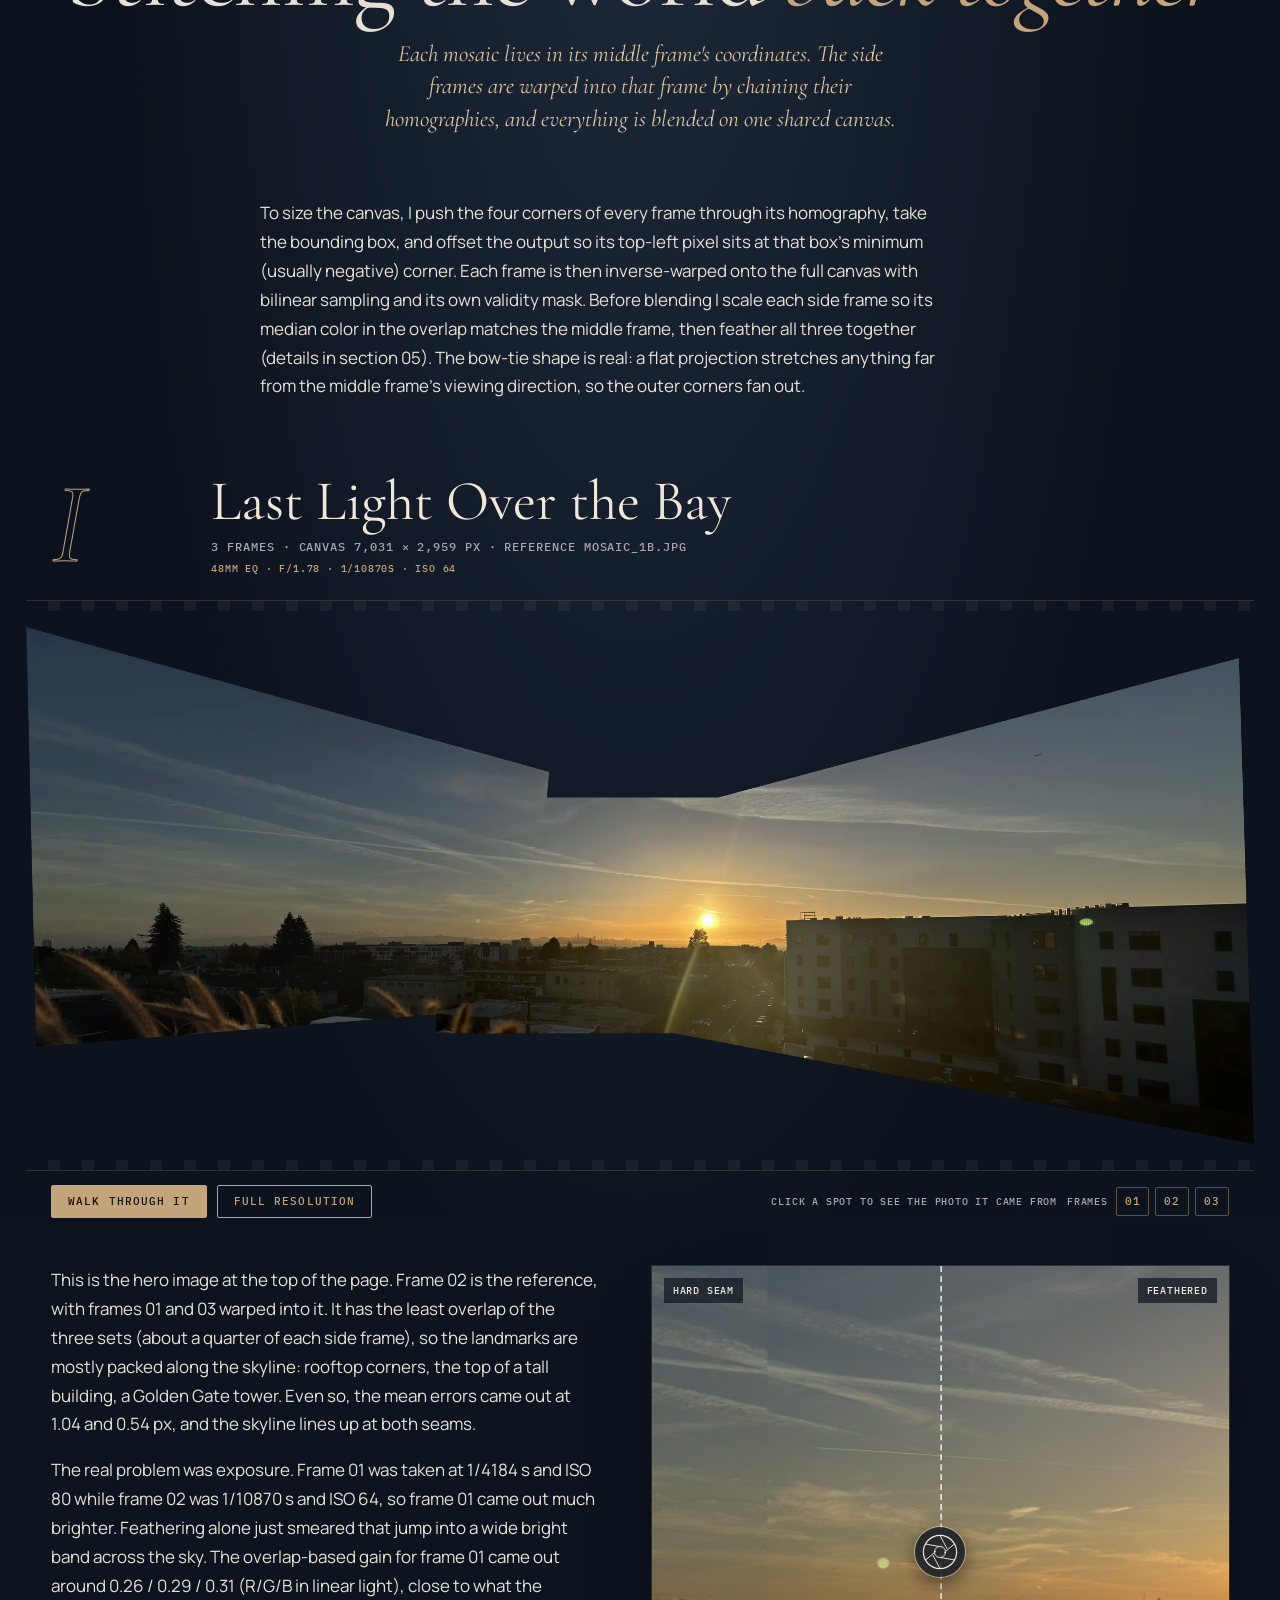
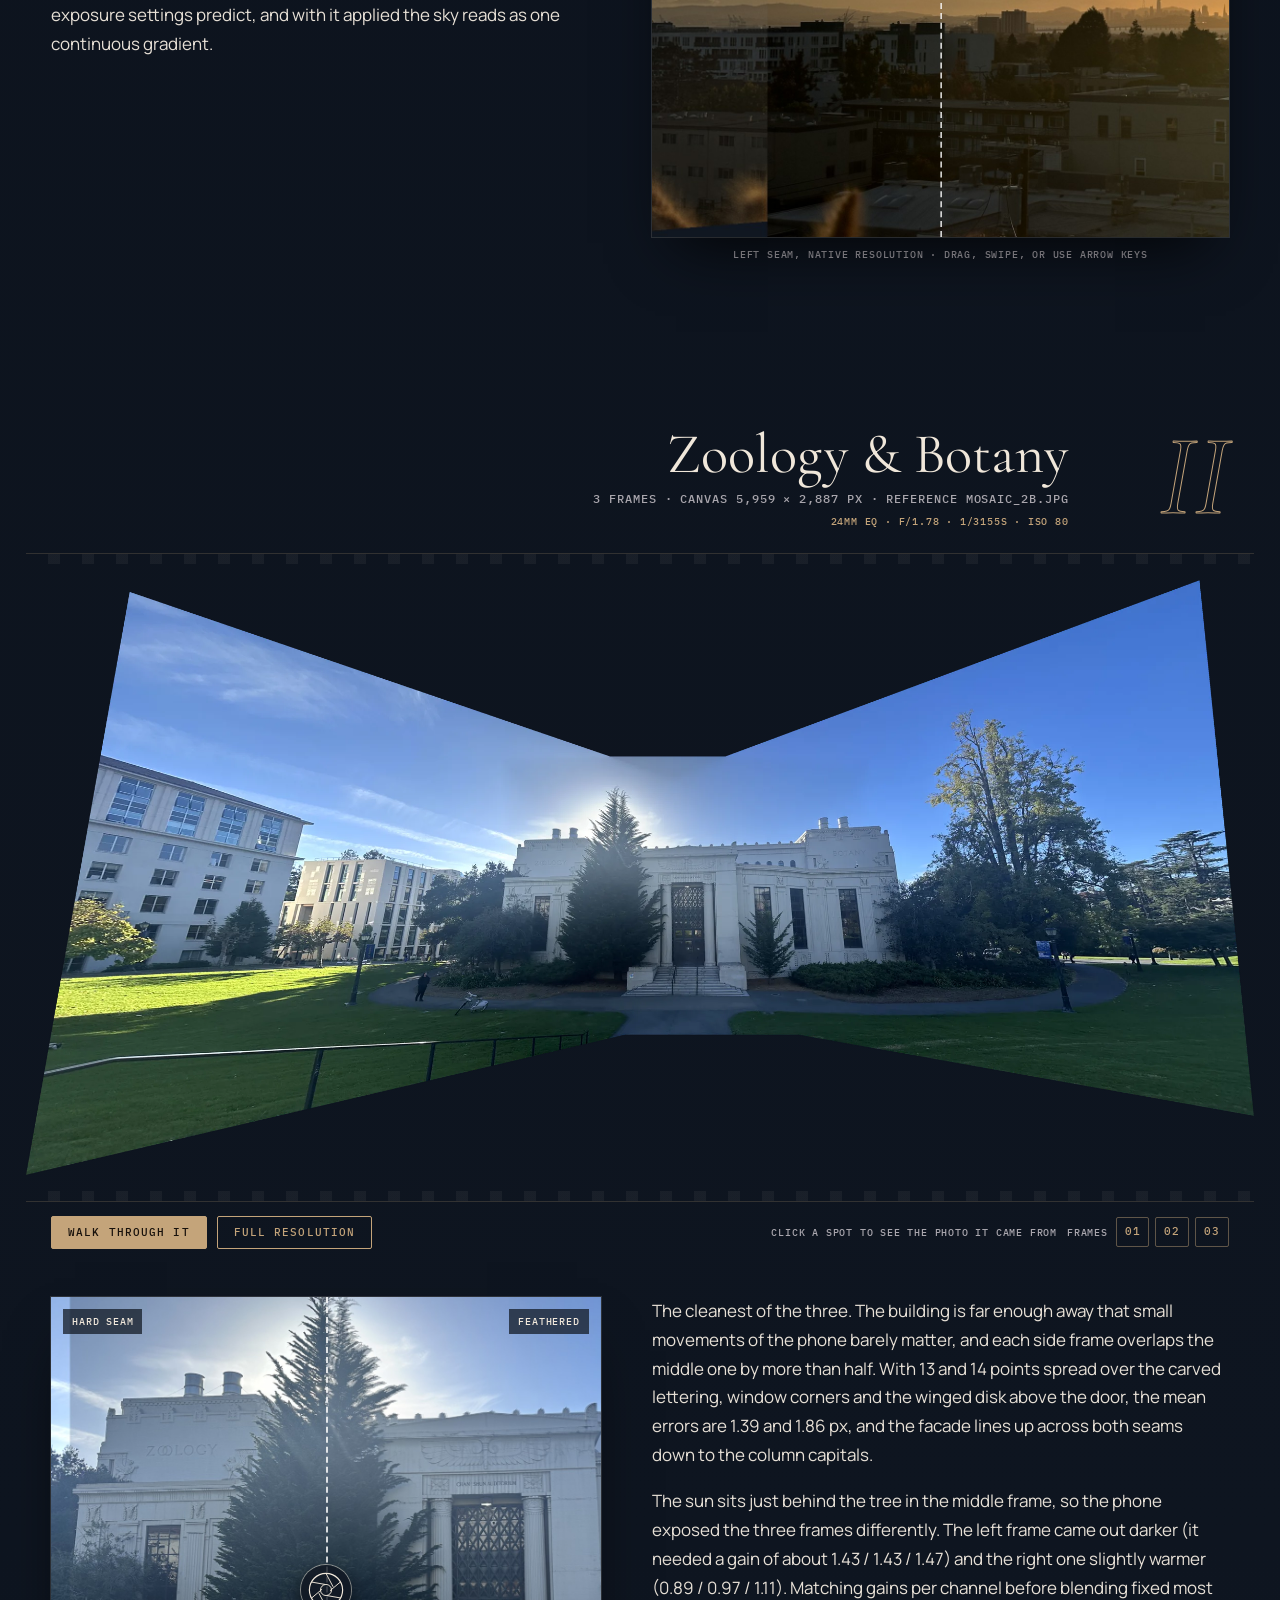
==== commit 56053008: "add links to other cs180 projects" ====
--- a/docs/index.html
+++ b/docs/index.html
@@ -40,6 +40,15 @@
 
 <a class="skip" href="#fragments">Skip to the project</a>
 
+<nav class="projbar" aria-label="CS180 projects">
+  <span class="projbar__label mono">CS180</span>
+  <a href="https://sane24.github.io/Brand-New-Zoom/"><b>00</b> Brand New Zoom</a>
+  <a href="https://sane24.github.io/Russian-Doll-Pyramid/"><b>01</b> Russian Doll Pyramid</a>
+  <a href="https://sane24.github.io/Twilight-Filter/"><b>02</b> Twilight Filter</a>
+  <a href="https://sane24.github.io/flow-of-water/"><b>03</b> Flow of Water</a>
+  <a href="https://sane24.github.io/mosaic-of-memories/" aria-current="page"><b>04A</b> Mosaic of Memories</a>
+</nav>
+
 <header class="topbar">
   <a class="brand" href="#top" aria-label="Mosaic of Memories, back to top">
     <svg class="brand__reel" aria-hidden="true"><use href="#reel"/></svg>
--- a/docs/assets/styles.css
+++ b/docs/assets/styles.css
@@ -1002,3 +1002,19 @@
 .plate { overflow: hidden; }
 .plate.is-revealing { overflow: visible; }
 .plate > .reveal__veil { overflow: hidden; }
+
+/* links to the other CS180 projects */
+.projbar { display: flex; align-items: center; gap: 2px; overflow-x: auto; scrollbar-width: none; padding: 7px var(--gutter); background: #07090d; border-bottom: 1px solid rgba(196, 164, 122, .12); white-space: nowrap; }
+.projbar::-webkit-scrollbar { display: none; }
+.projbar__label { color: var(--muted); font-size: 10px; margin-right: 10px; }
+.projbar a { font: 500 10.5px/1 var(--mono); letter-spacing: .06em; text-transform: uppercase; color: var(--muted); text-decoration: none; padding: 6px 9px; border-radius: 2px; transition: color .25s, background .25s; }
+.projbar a b { color: #e7a23a; font-weight: 500; margin-right: 5px; }
+.projbar a:hover { color: var(--ivory); background: rgba(196, 164, 122, .1); }
+.projbar a[aria-current="page"] { color: #17110c; background: var(--gold); }
+.projbar a[aria-current="page"] b { color: #17110c; }
+@media print {
+  .projbar { display: flex !important; flex-wrap: wrap; background: #fff; border-bottom: .3mm solid #ccc; padding: 0 0 2mm; margin-bottom: 3mm; }
+  .projbar a { color: #333 !important; padding: 1mm 2mm; font-size: 7.5pt; }
+  .projbar a b { color: #7b3547; }
+  .projbar a[aria-current="page"] { background: #eee; }
+}
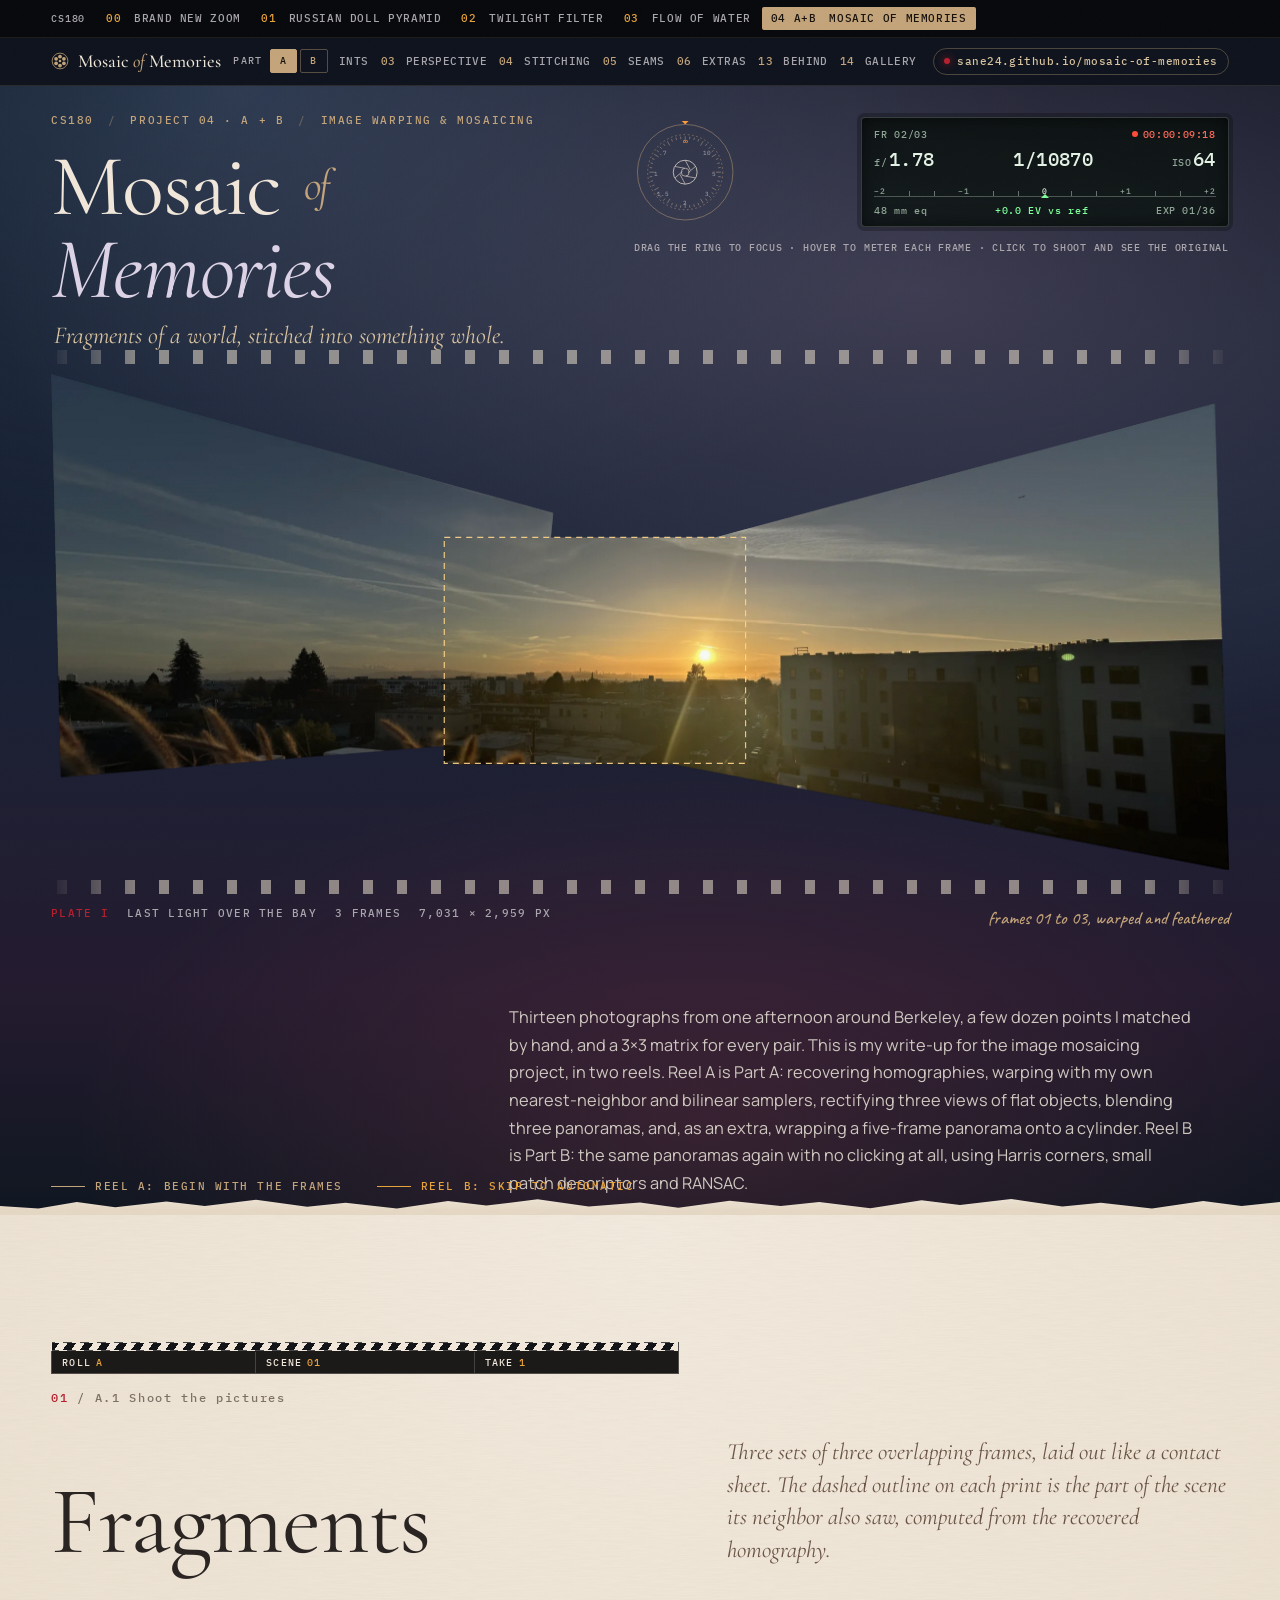
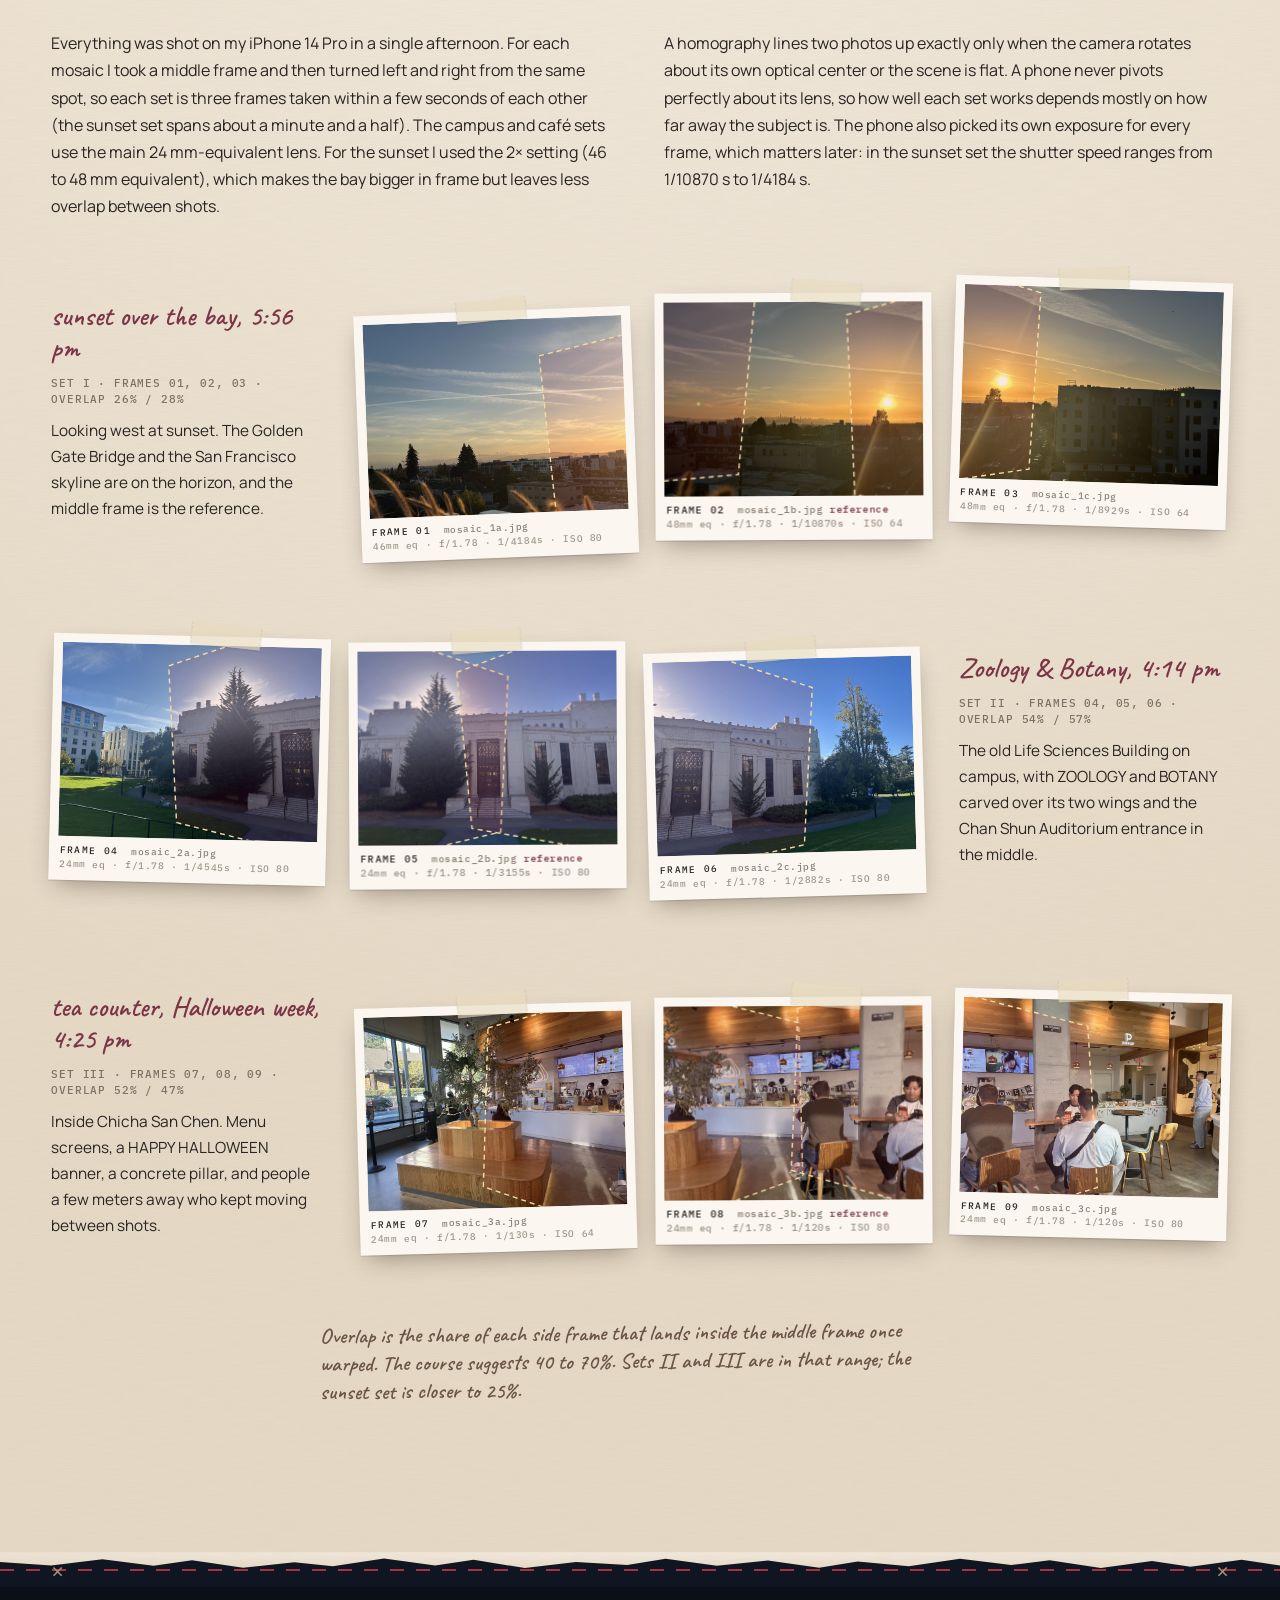
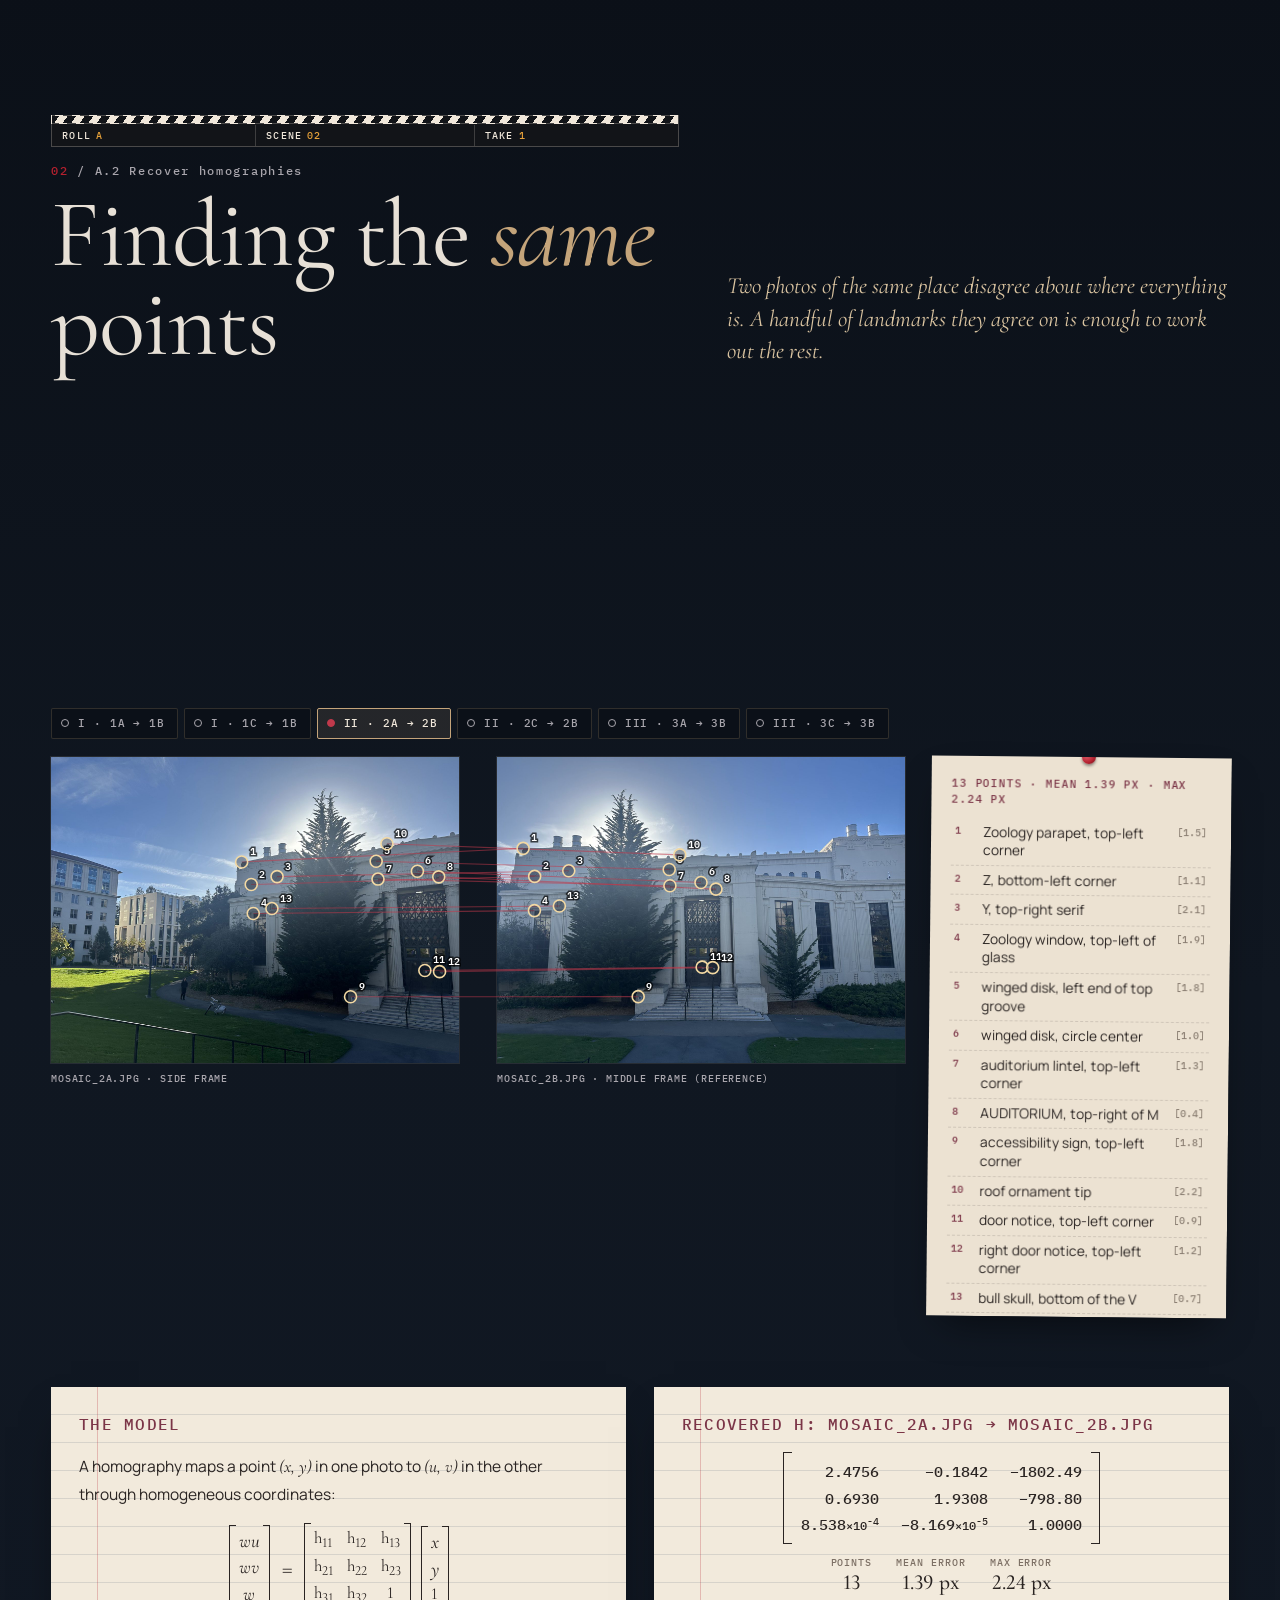
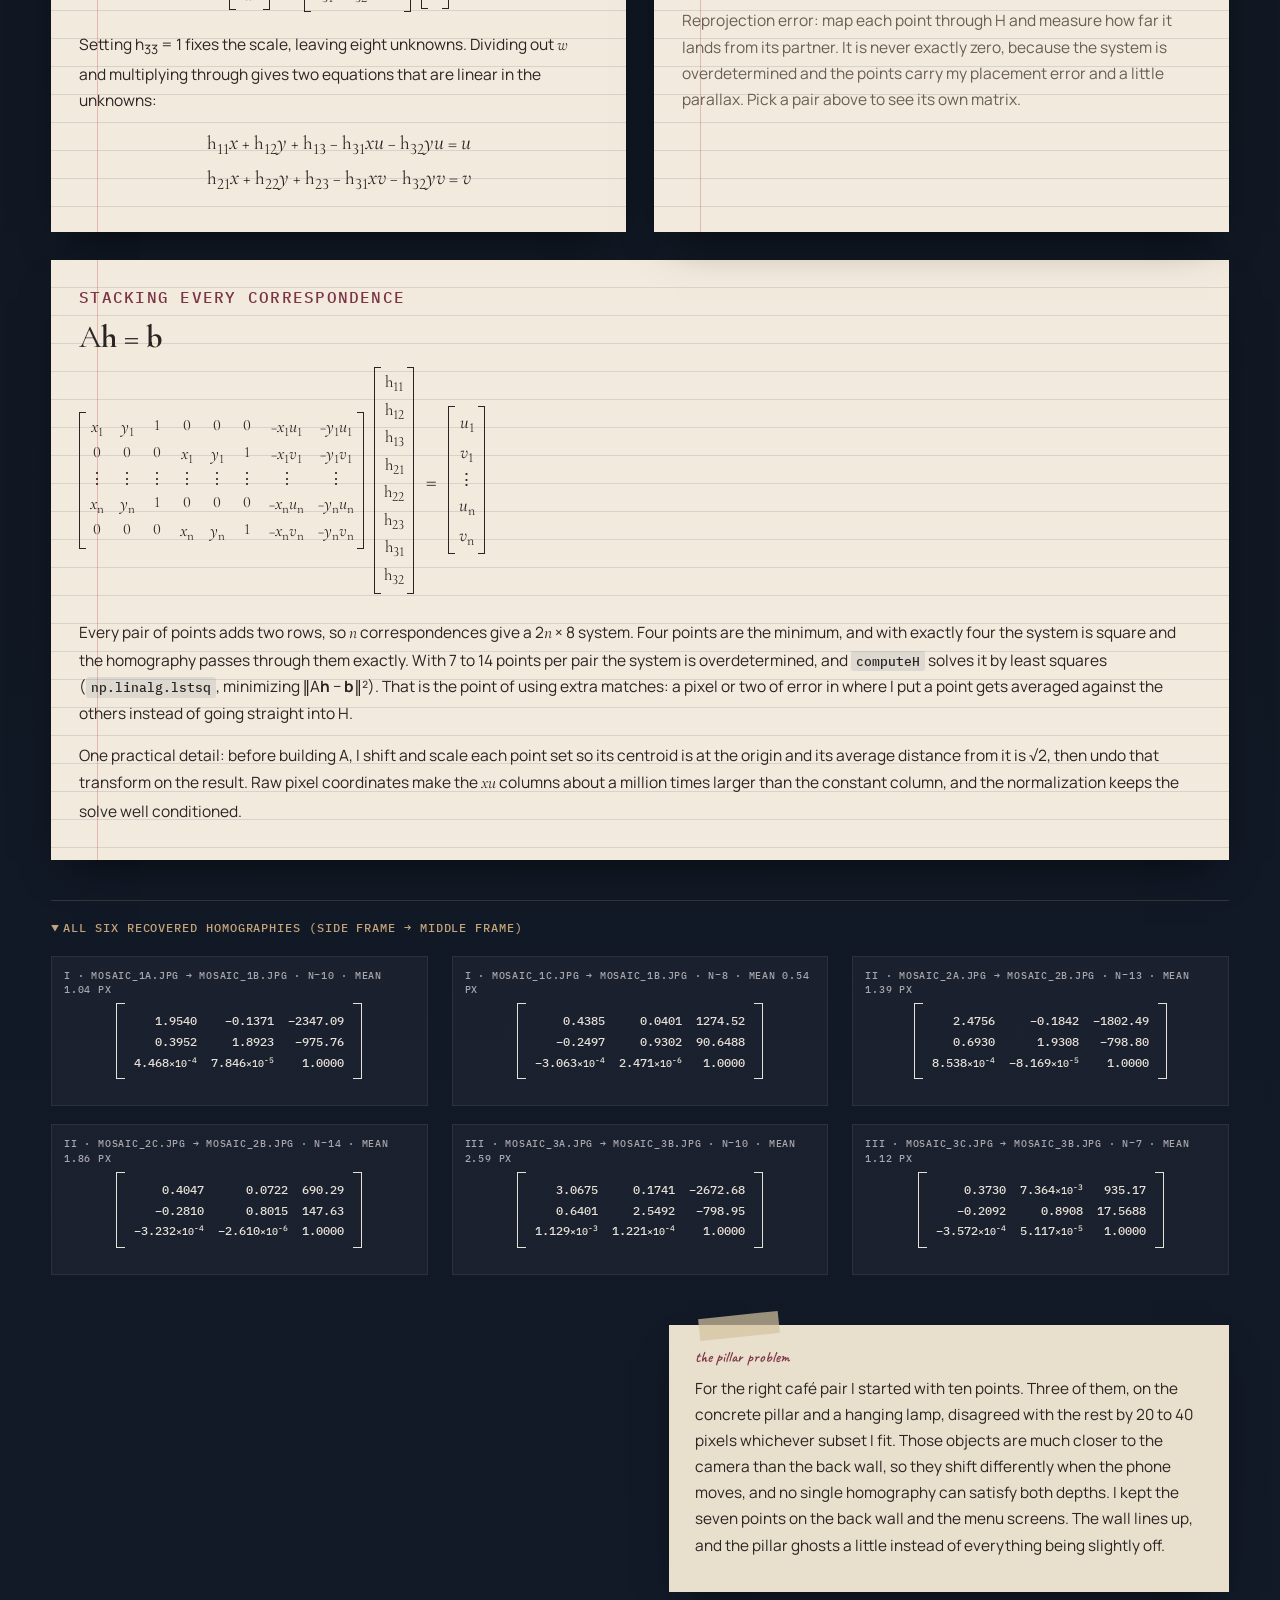
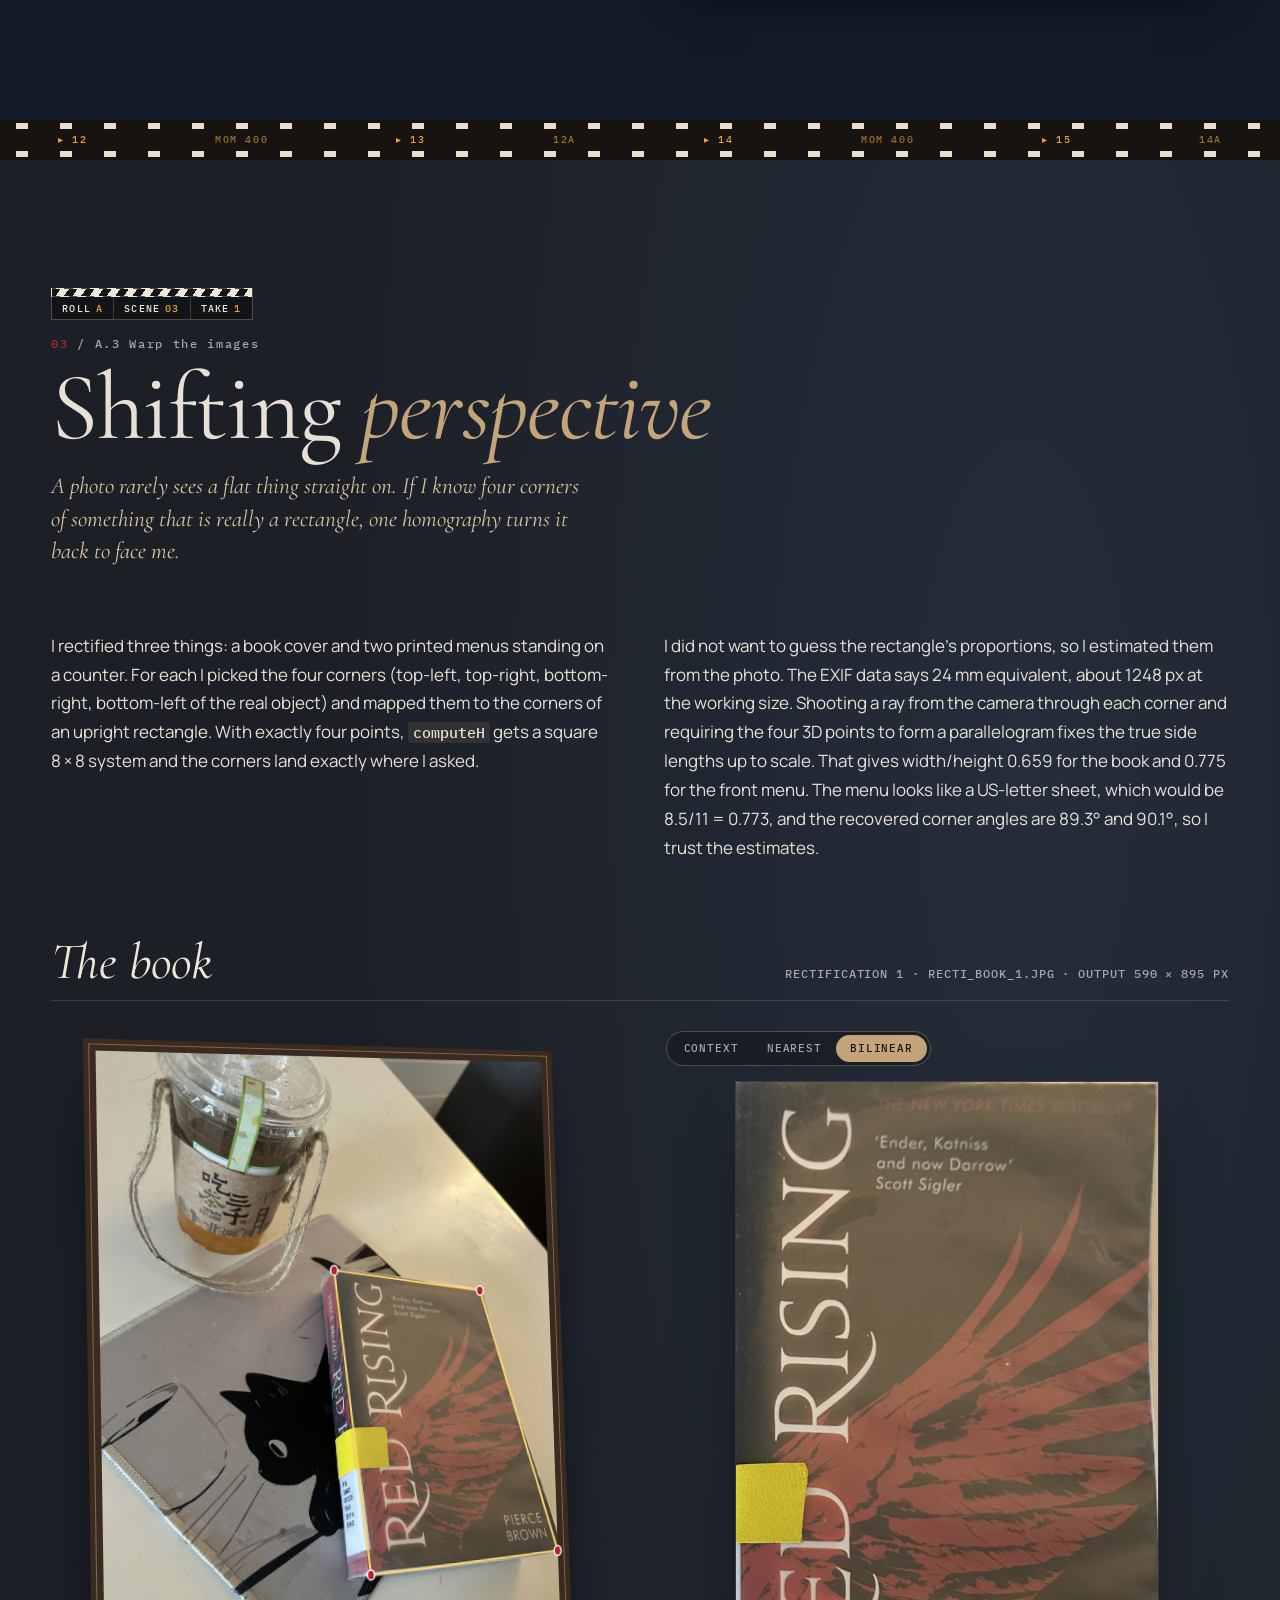
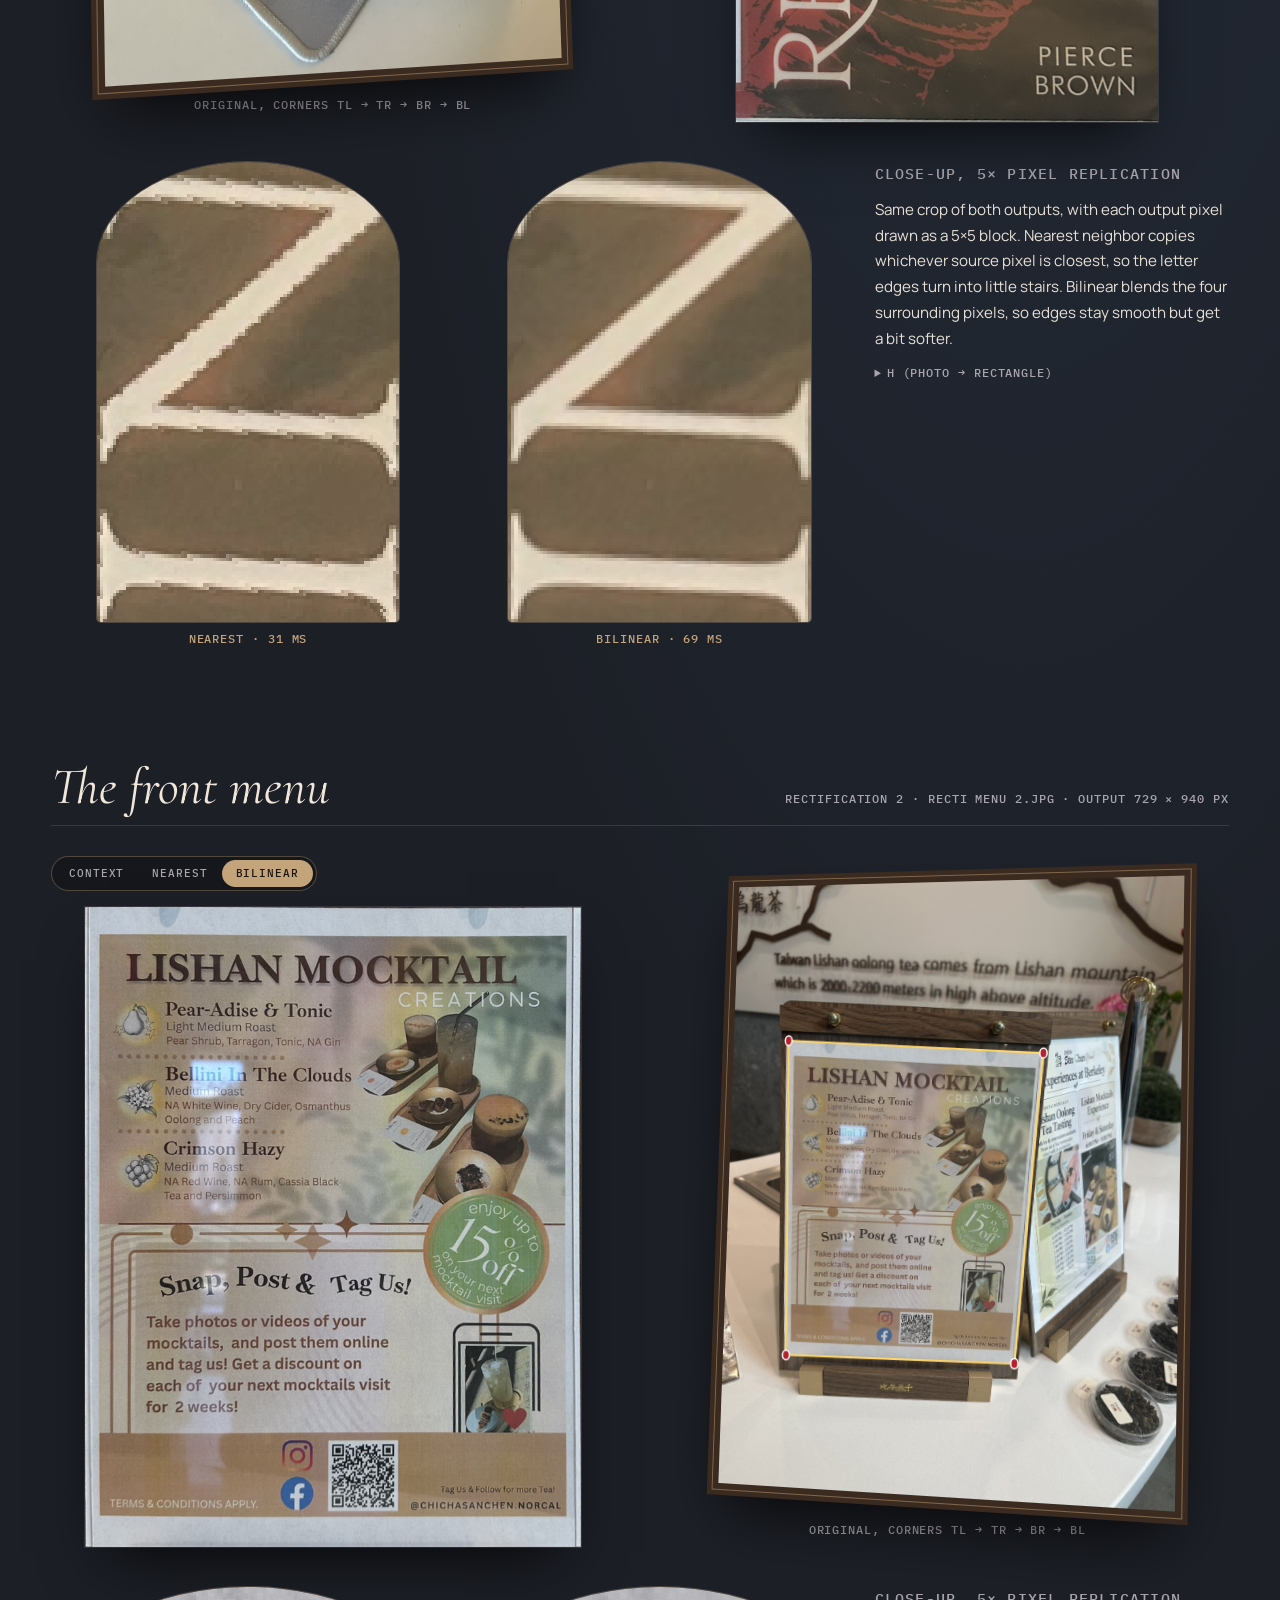
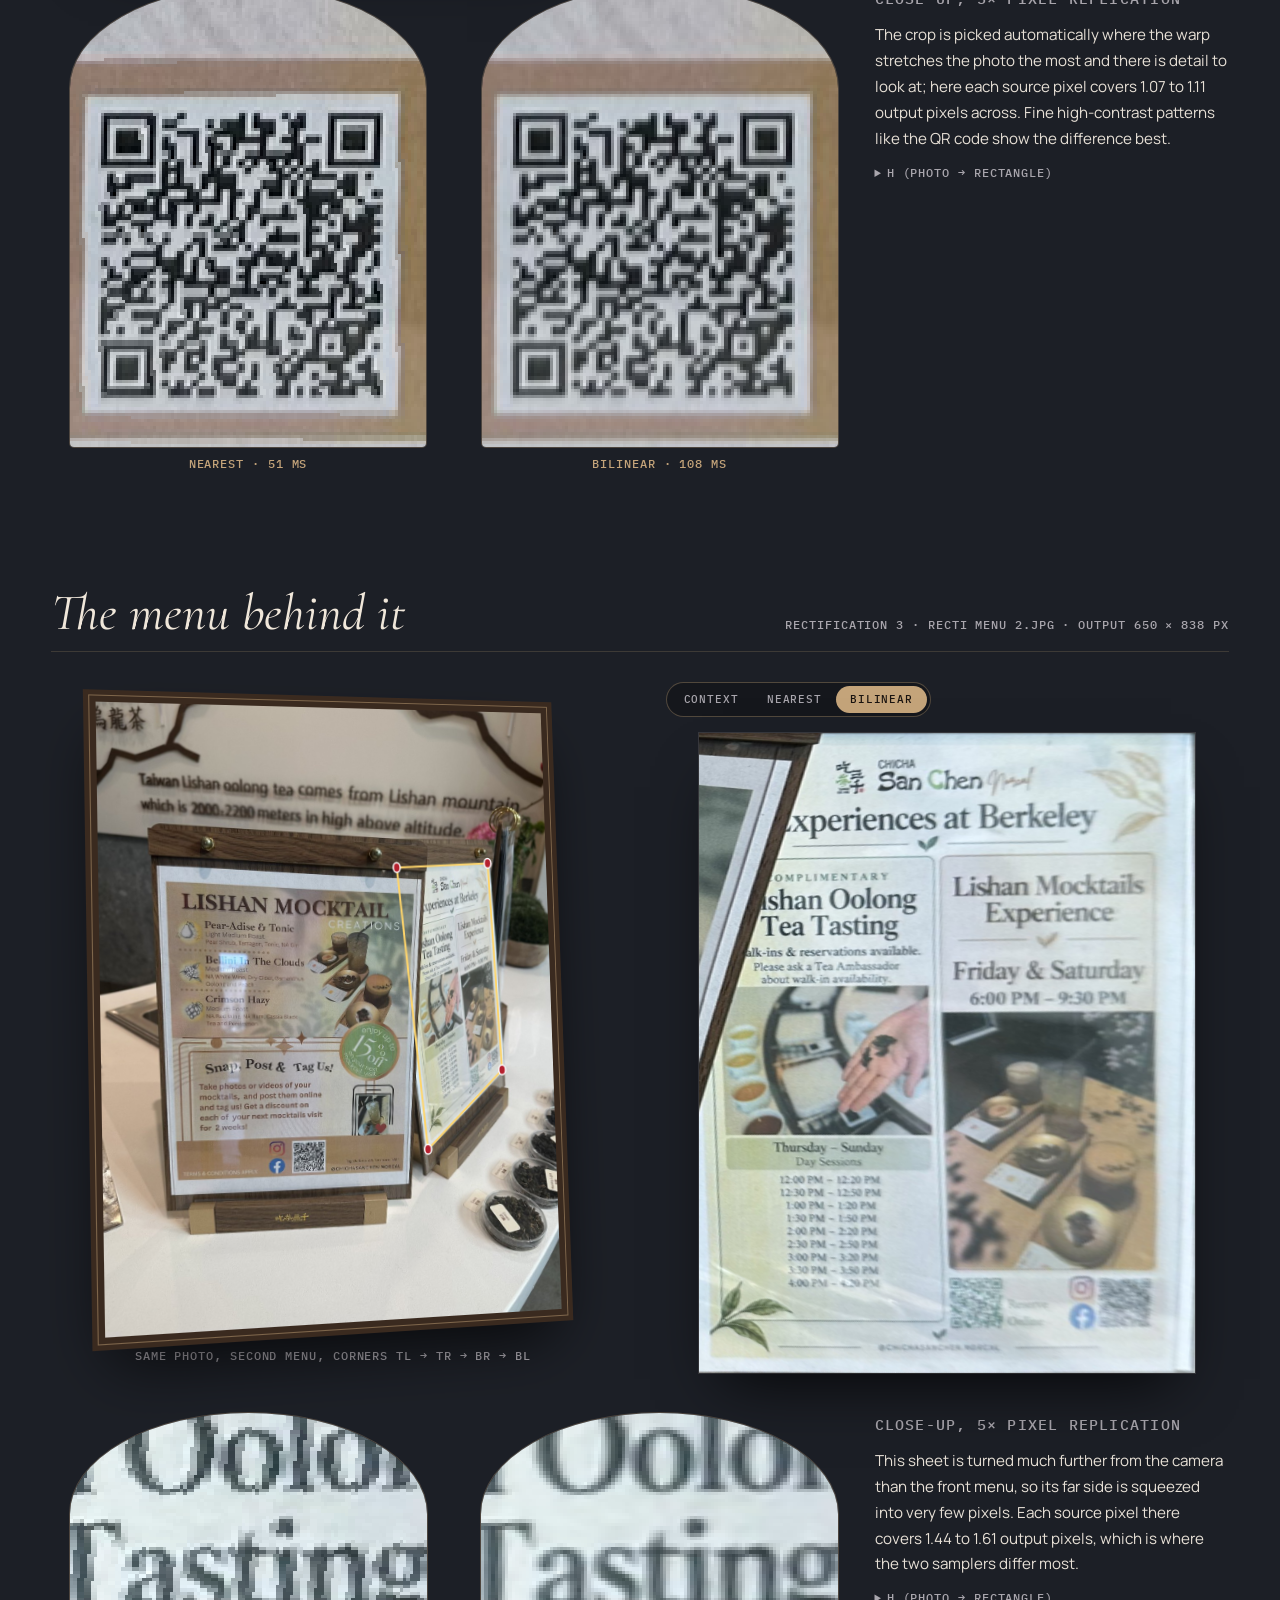
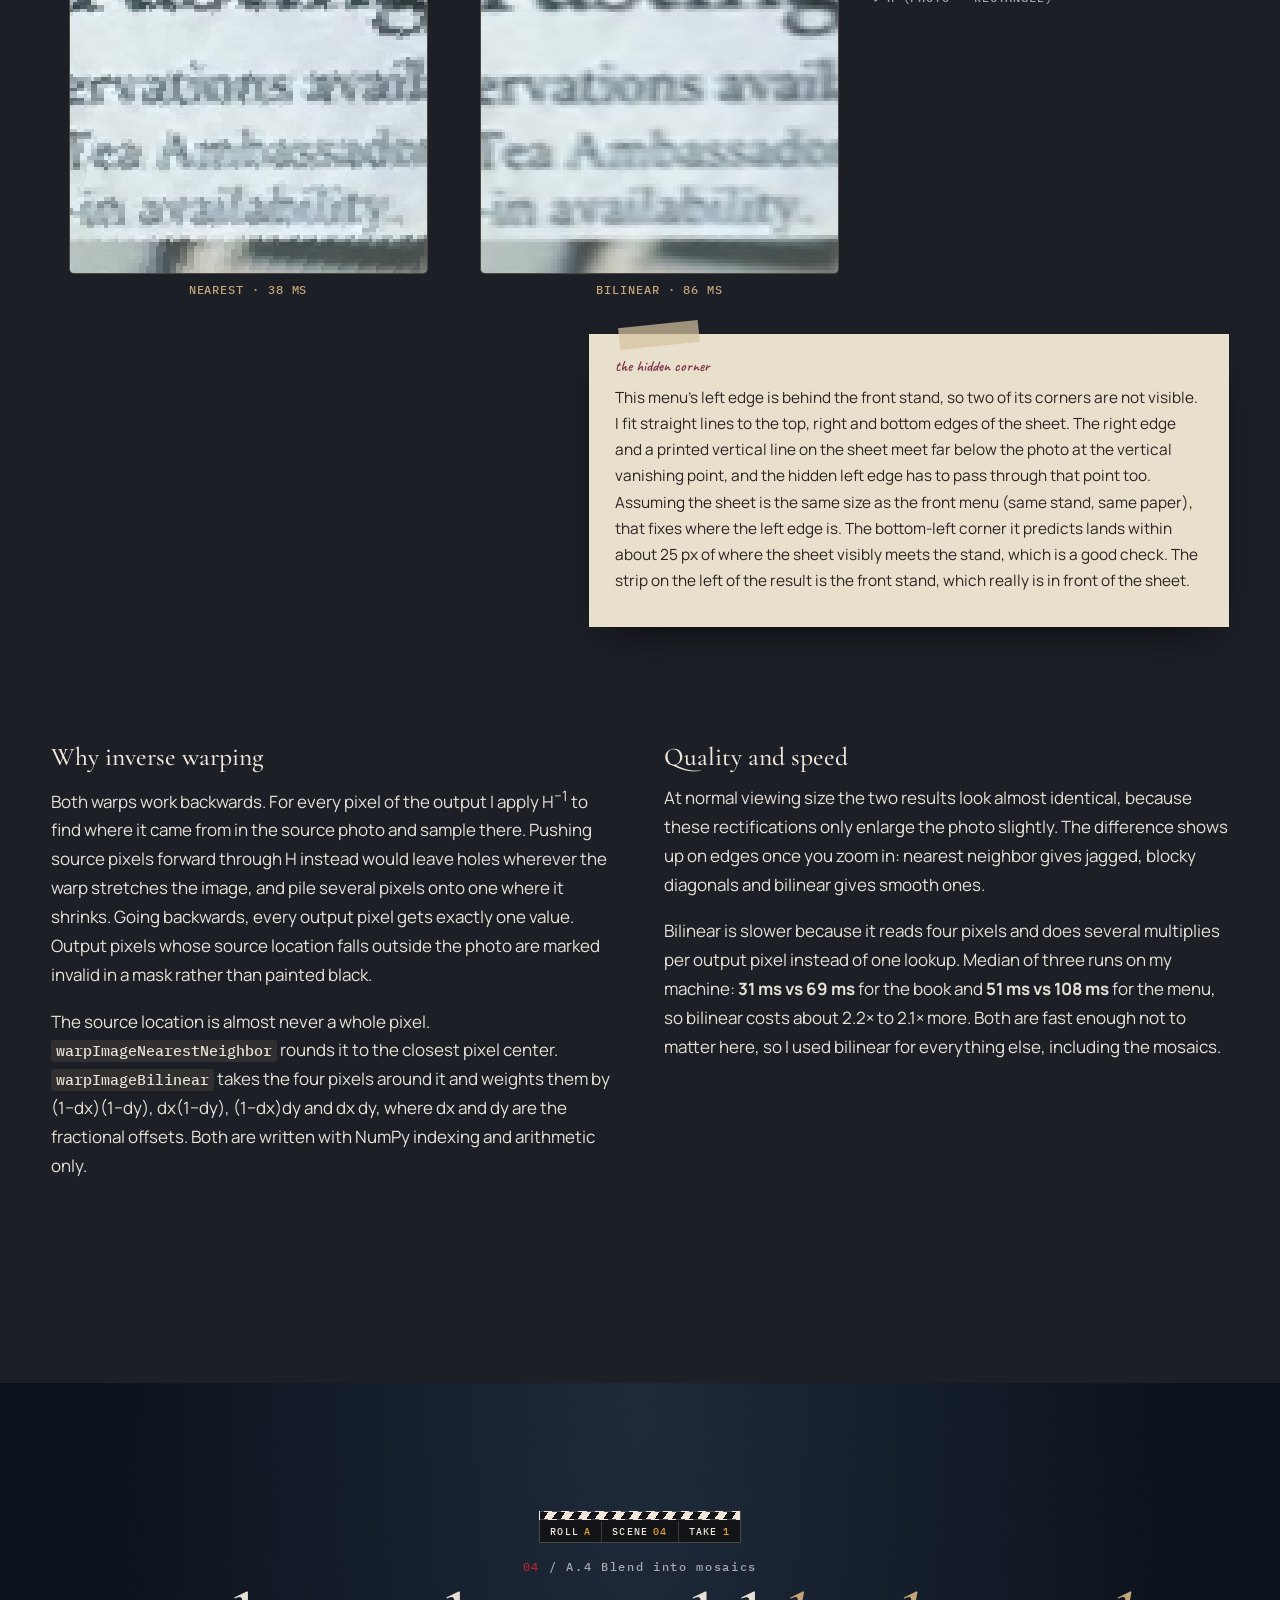
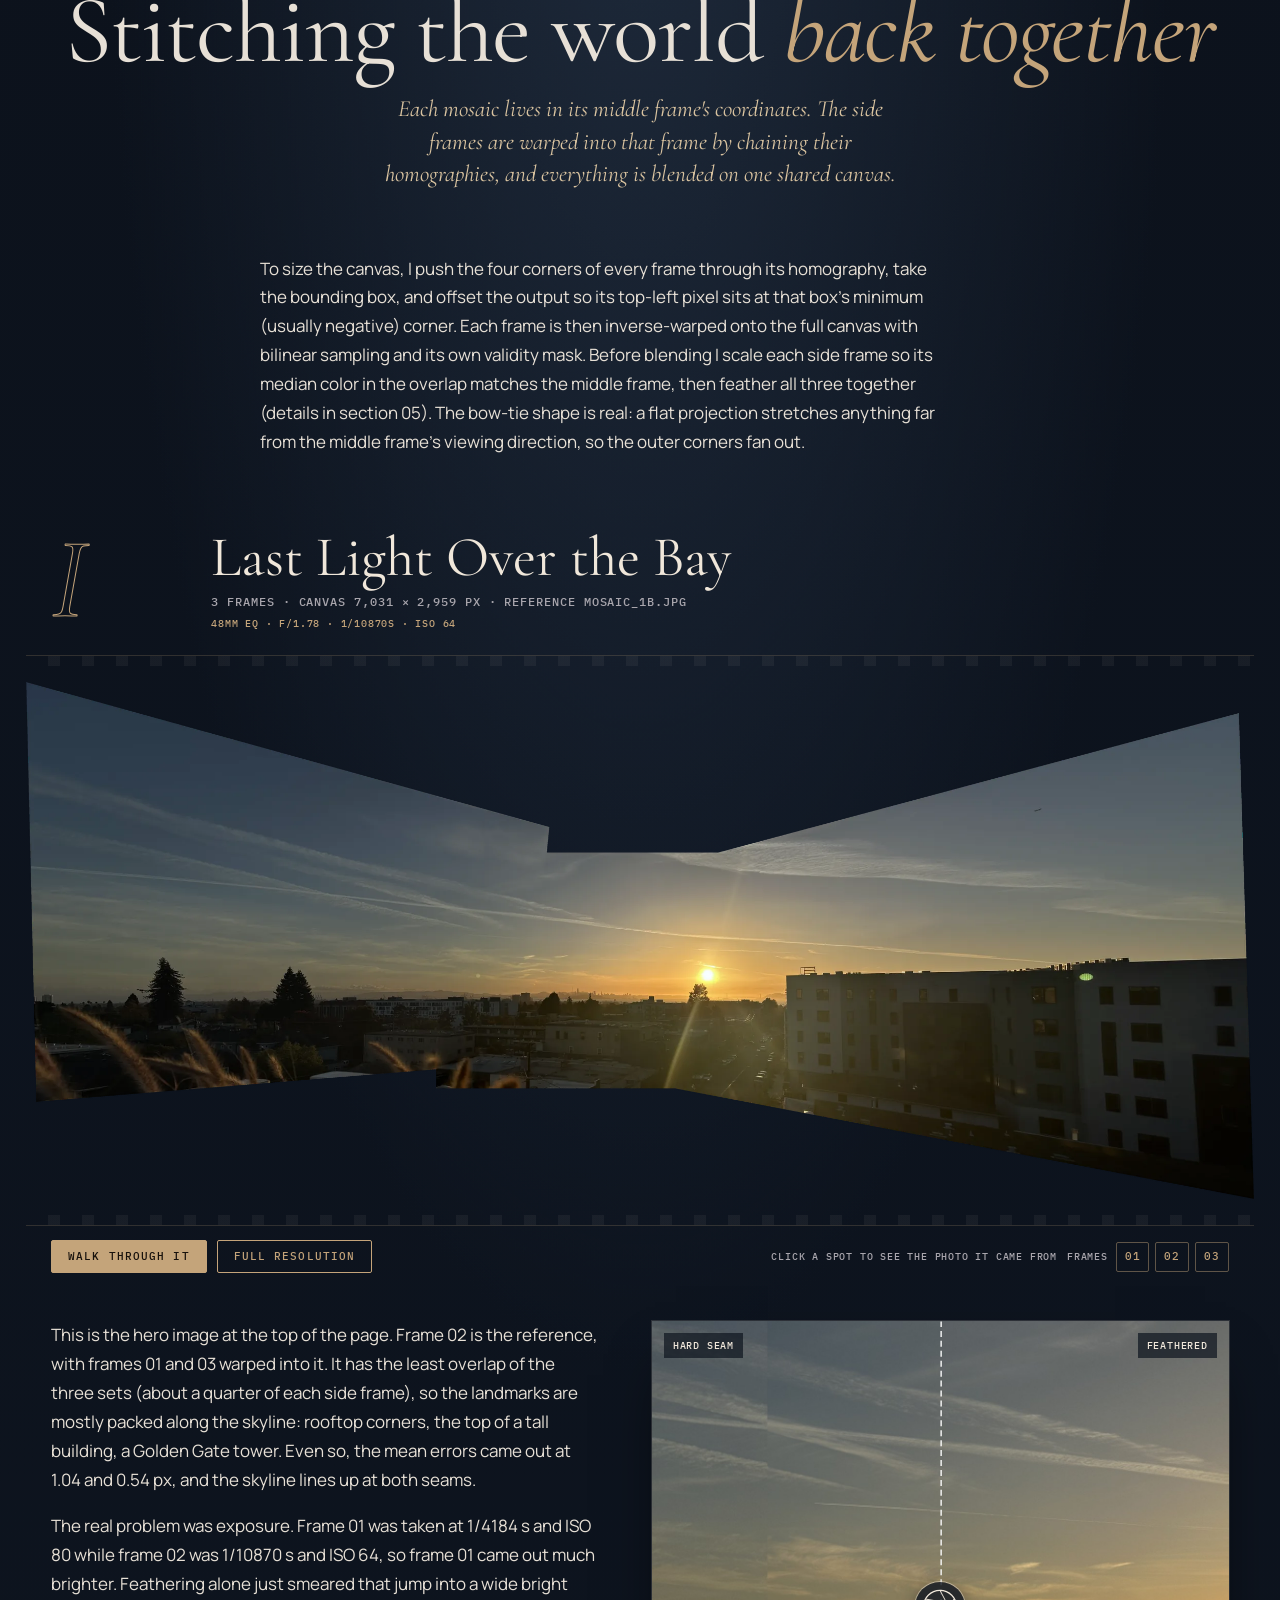
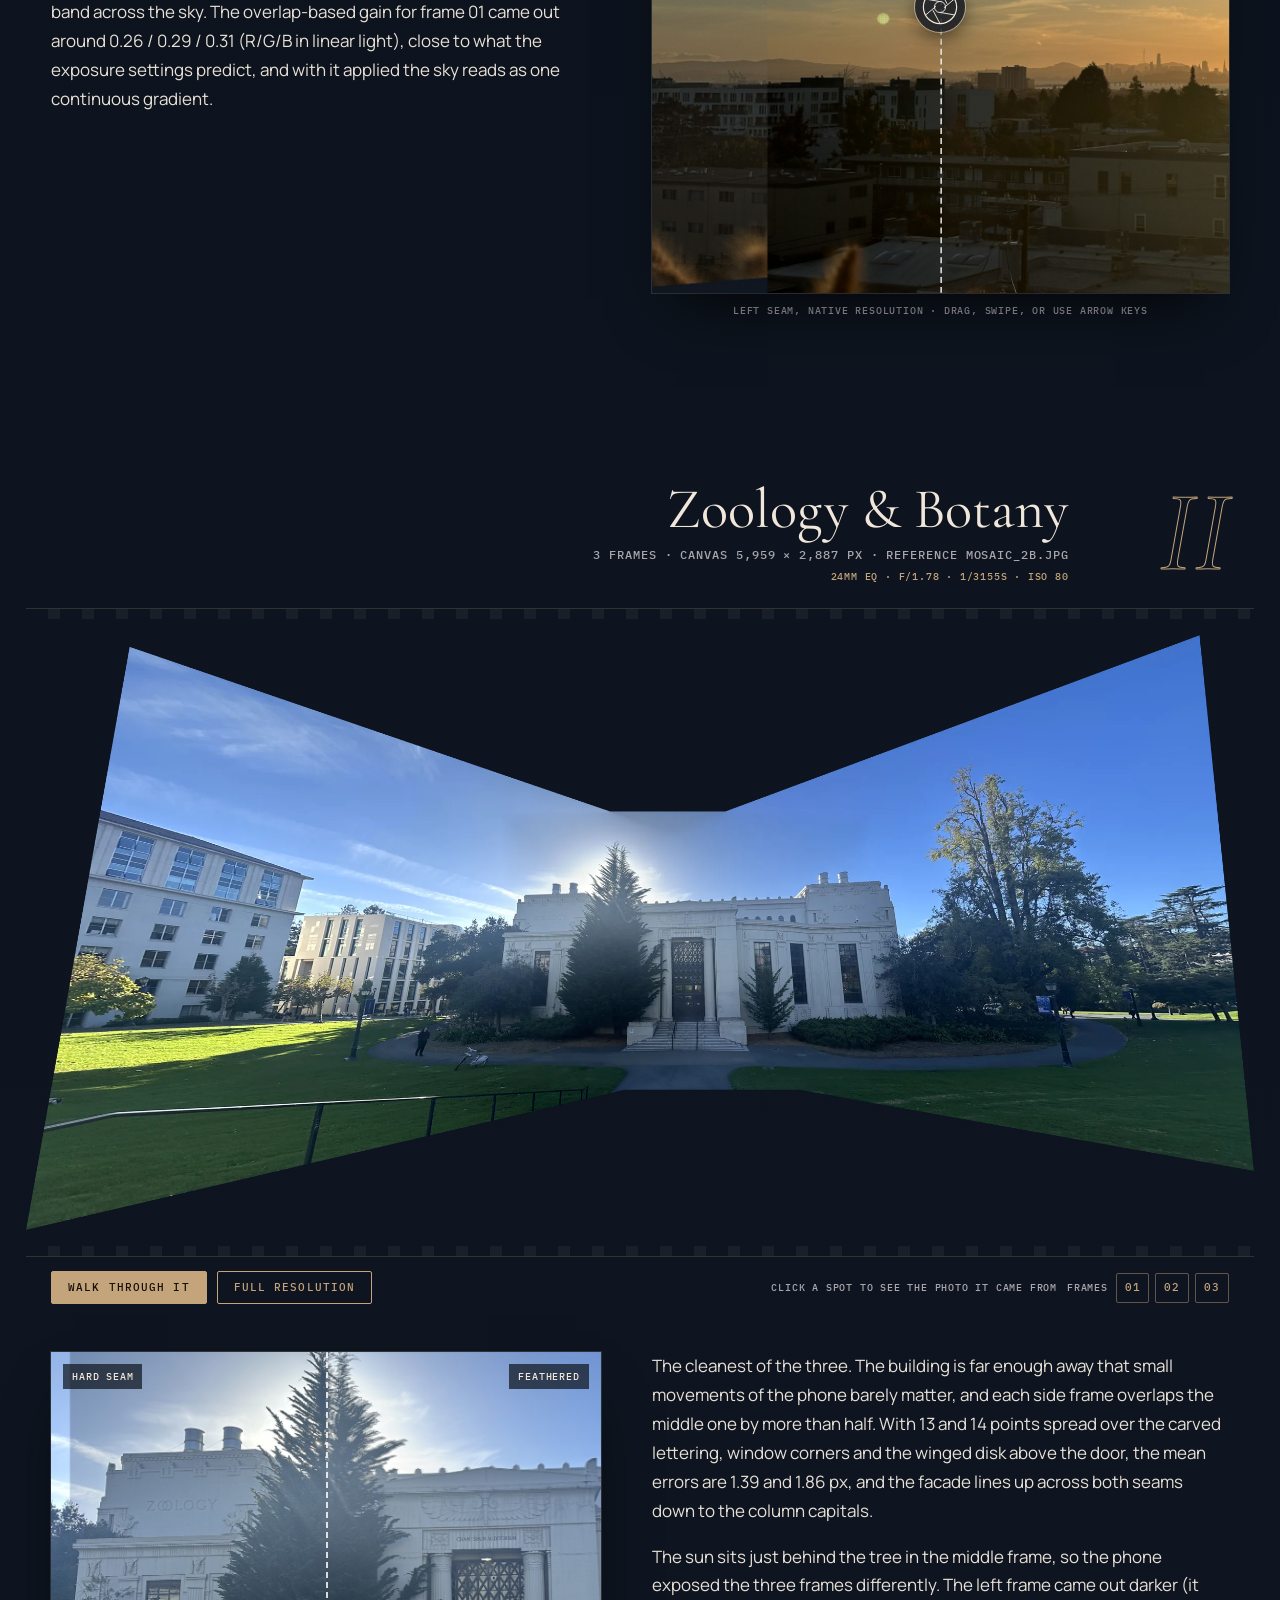
==== commit d7d02c08: "rebuild site" ====
--- a/docs/index.html
+++ b/docs/index.html
@@ -4,7 +4,7 @@
 <meta charset="utf-8">
 <meta name="viewport" content="width=device-width, initial-scale=1">
 <title>Mosaic of Memories</title>
-<meta name="description" content="CS180 Project 4A: image warping and mosaicing. Manual homographies, inverse warping, perspective rectification and feathered photo mosaics.">
+<meta name="description" content="CS180 Project 4: image warping and mosaicing by hand (Part A), then feature matching for autostitching with Harris corners, ANMS, patch descriptors and RANSAC (Part B).">
 <meta name="color-scheme" content="dark light">
 <link rel="canonical" href="https://sane24.github.io/mosaic-of-memories/">
 <link rel="icon" href="assets/reel.svg" type="image/svg+xml">
@@ -46,7 +46,7 @@
   <a href="https://sane24.github.io/Russian-Doll-Pyramid/"><b>01</b> Russian Doll Pyramid</a>
   <a href="https://sane24.github.io/Twilight-Filter/"><b>02</b> Twilight Filter</a>
   <a href="https://sane24.github.io/flow-of-water/"><b>03</b> Flow of Water</a>
-  <a href="https://sane24.github.io/mosaic-of-memories/" aria-current="page"><b>04A</b> Mosaic of Memories</a>
+  <a href="https://sane24.github.io/mosaic-of-memories/" aria-current="page"><b>04 A+B</b> Mosaic of Memories</a>
 </nav>
 
 <header class="topbar">
@@ -54,21 +54,33 @@
     <svg class="brand__reel" aria-hidden="true"><use href="#reel"/></svg>
     <span>Mosaic <i>of</i> Memories</span>
   </a>
+  <div class="reelswitch" role="group" aria-label="Part of the project">
+    <span>Part</span>
+    <a href="#fragments" data-reel="a" title="Part A (reel A): stitched by hand" aria-label="Part A, stitched by hand">A</a>
+    <a href="#reel-b" data-reel="b" title="Part B (reel B): stitched automatically" aria-label="Part B, stitched automatically">B</a>
+  </div>
   <nav class="topnav" aria-label="Sections">
-    <a href="#fragments"><b>01</b> Fragments</a>
-    <a href="#points"><b>02</b> Same points</a>
-    <a href="#perspective"><b>03</b> Perspective</a>
-    <a href="#stitching"><b>04</b> Stitching</a>
-    <a href="#seams"><b>05</b> Seams</a>
-    <a href="#extras"><b>06</b> Extras</a>
-    <a href="#behind"><b>07</b> Behind</a>
-    <a href="#gallery"><b>08</b> Gallery</a>
+    <a href="#fragments" data-part="a"><b>01</b> Fragments</a>
+    <a href="#points" data-part="a"><b>02</b> Same points</a>
+    <a href="#perspective" data-part="a"><b>03</b> Perspective</a>
+    <a href="#stitching" data-part="a"><b>04</b> Stitching</a>
+    <a href="#seams" data-part="a"><b>05</b> Seams</a>
+    <a href="#extras" data-part="a"><b>06</b> Extras</a>
+    <a href="#corners" data-part="b"><b>07</b> Corners</a>
+    <a href="#descriptors" data-part="b"><b>08</b> Patches</a>
+    <a href="#matching" data-part="b"><b>09</b> Matches</a>
+    <a href="#ransac" data-part="b"><b>10</b> RANSAC</a>
+    <a href="#automatic" data-part="b"><b>11</b> No hands</a>
+    <a href="#shoebox" data-part="b"><b>12</b> Shoebox</a>
+    <a href="#behind"><b>13</b> Behind</a>
+    <a href="#gallery"><b>14</b> Gallery</a>
   </nav>
   <span class="counter mono" aria-hidden="true"><svg><use href="#reel"/></svg><b data-counter>FR 000</b></span>
   <a class="permalink" href="https://sane24.github.io/mosaic-of-memories/"><span class="permalink__dot" aria-hidden="true"></span>sane24.github.io/mosaic-of-memories</a>
 </header>
 
-<main id="part-a" data-part="a">
+<main>
+<div id="part-a" data-part="a">
 
 <!-- ===================================================== 00 · OPENING -->
 <section class="hero" aria-labelledby="title">
@@ -76,7 +88,7 @@
   <div class="hero__top">
     <div class="hero__left">
       <div class="hero__meta">
-        <span>CS180</span><span>Project 04A</span><span>Image Warping &amp; Mosaicing</span>
+        <span>CS180</span><span>Project 04 &middot; A + B</span><span>Image Warping &amp; Mosaicing</span>
       </div>
       <p class="print-url">Website: <a href="https://sane24.github.io/mosaic-of-memories/">https://sane24.github.io/mosaic-of-memories/</a></p>
       <h1 id="title" class="hero__title">
@@ -137,10 +149,10 @@
   </figure>
 
   <div class="hero__intro">
-    <p>Thirteen photographs from one afternoon around Berkeley, a few dozen points I matched by hand, and a 3&times;3 matrix for every pair. This is my write-up for Part A of the image mosaicing project: recovering homographies, warping with my own nearest-neighbor and bilinear samplers, rectifying three views of flat objects, blending three panoramas, and, as an extra, wrapping a five-frame panorama onto a cylinder.</p>
-  </div>
-
-  <a class="hero__scroll" href="#fragments">Begin with the frames</a>
+    <p>Thirteen photographs from one afternoon around Berkeley, a few dozen points I matched by hand, and a 3&times;3 matrix for every pair. This is my write-up for the image mosaicing project, in two reels. Reel A is Part A: recovering homographies, warping with my own nearest-neighbor and bilinear samplers, rectifying three views of flat objects, blending three panoramas, and, as an extra, wrapping a five-frame panorama onto a cylinder. Reel B is Part B: the same panoramas again with no clicking at all, using Harris corners, small patch descriptors and RANSAC.</p>
+  </div>
+
+  <div class="hero__links"><a class="hero__scroll" href="#fragments">Reel A: begin with the frames</a><a class="hero__scroll hero__scroll--b" href="#reel-b">Reel B: skip to automatic</a></div>
 </section>
 
 <!-- ===================================================== 01 · FRAGMENTS -->
@@ -463,6 +475,7 @@
 
   <div class="prose prose--narrow">
     <p>To size the canvas, I push the four corners of every frame through its homography, take the bounding box, and offset the output so its top-left pixel sits at that box's minimum (usually negative) corner. Each frame is then inverse-warped onto the full canvas with bilinear sampling and its own validity mask. Before blending I scale each side frame so its median color in the overlap matches the middle frame, then feather all three together (details in section 05). The bow-tie shape is real: a flat projection stretches anything far from the middle frame's viewing direction, so the outer corners fan out.</p>
+    <p class="live-only">On the live site each close-up below is a draggable before/after slider, and clicking any panorama reveals the original photo behind that spot. The printed version shows the two close-ups side by side.</p>
   </div>
 
   <!-- PLATE I -->
@@ -590,7 +603,6 @@
       <figure><img src="assets/img/mosaic3_detail_feather.jpg" alt="Feathered close-up." loading="lazy"><figcaption>Feathered</figcaption></figure>
     </div>
   </article>
-  <p class="live-only live-only--center">On the live site each close-up is a draggable before/after slider, and clicking any panorama reveals the original photo behind that spot.</p>
 </section>
 
 <div class="film-edge" aria-hidden="true"><span>&#9656; 24</span><span>MOM 400</span><span>&#9656; 25</span><span>24A</span><span>&#9656; 26</span><span>MOM 400</span><span>&#9656; 27</span><span>26A</span></div>
@@ -767,11 +779,452 @@
   </div>
 </section>
 
-<!-- ===================================================== 07 · BEHIND -->
+</div>
+
+<div id="part-b" data-part="b">
+
+<!-- ===================================================== REEL B -->
+<section id="reel-b" class="reelcard" aria-labelledby="h-reelb">
+  <div class="reelcard__leader" aria-hidden="true"><span>END OF REEL A</span><i></i><i></i><i></i><span>REEL B &middot; HEADS</span></div>
+  <p class="mono reelcard__meta">CS180 &middot; Project 04B &middot; Feature Matching for Autostitching</p>
+  <h2 id="h-reelb">Reel B: <i>no hands</i></h2>
+  <p class="reelcard__lede">The same nine frames, stitched again. In reel A I picked every matching point myself. Here the code finds its own corners, describes them, matches them, votes out the bad matches, and hands the homography to the same warping and blending code as before.</p>
+  <ol class="funnel" aria-label="What happens to one pair of photos, plate II left pair">
+    <li><b>63,606</b><span>local maxima of corner strength in frame 04</span></li>
+    <li><b>13,074</b><span>above the strength threshold</span></li>
+    <li><b>2,000</b><span>kept by ANMS</span></li>
+    <li><b>317</b><span>matches after the ratio test</span></li>
+    <li><b>235</b><span>agree under RANSAC</span></li>
+    <li><b>1</b><span>homography</span></li>
+  </ol>
+  <p class="mono reelcard__note">plate II, left pair &middot; mosaic_2a.jpg &rarr; mosaic_2b.jpg &middot; every number on this reel is read from the pipeline's output</p>
+</section>
+
+<!-- ===================================================== 07 · CORNERS -->
+<section id="corners" class="sheet sheet--night" aria-labelledby="h-corners">
+  <header class="sec-head sec-head--split">
+    <p class="sec-num">07 <span>/ B.1 Harris corners and ANMS</span></p>
+    <h2 id="h-corners">Corners worth <i>keeping</i></h2>
+    <p class="sec-lede">A corner is a spot that changes if you nudge the window in any direction. A photo has tens of thousands. I need a couple of thousand, and I need them spread out.</p>
+  </header>
+
+  <div class="prose prose--two">
+    <p>For detection I used the Harris code that comes with the assignment. It scores every pixel with a corner strength (det&nbsp;/&nbsp;trace of the smoothed gradient matrix, the same harmonic-mean measure the MOPS paper uses) and returns every local maximum in a 3&times;3 neighbourhood, leaving out a 20&nbsp;px border. On the 1800&nbsp;px middle frame of plate II that is 62,455 points, and most of them are noise in the sky and other flat areas. Like the paper, I only keep maxima above a strength threshold (0.01, with pixel values between 0 and 1). That leaves 15,060 corners.</p>
+    <p>Taking the 2,000 strongest would be the obvious next step, and it is a bad one. Corner strength follows contrast, so the strongest corners pile up on the backlit treetop and the iron window grille and leave the lawn and most of the facade empty. If the part of the photo that overlaps its neighbour happens to be a low-contrast area, there is nothing left there to match.</p>
+  </div>
+
+  <div class="cornerlab" data-cornerlab>
+    <div class="cornerlab__bar">
+      <div class="cornerlab__tabs" role="tablist" aria-label="Choose a photo" data-cl-tabs></div>
+      <div class="seg" role="group" aria-label="Which corners to show">
+        <button type="button" data-cl-mode="all" aria-pressed="false">All Harris</button>
+        <button type="button" data-cl-mode="strongest" aria-pressed="false">Strongest</button>
+        <button type="button" data-cl-mode="anms" aria-pressed="true">ANMS</button>
+      </div>
+    </div>
+    <div class="cornerlab__stage" data-cl-stage>
+      <img alt="" data-cl-photo>
+      <img alt="" class="cornerlab__all" data-cl-all>
+      <canvas data-cl-canvas aria-hidden="true"></canvas>
+      <span class="vf vf--tl"></span><span class="vf vf--tr"></span><span class="vf vf--bl"></span><span class="vf vf--br"></span>
+    </div>
+    <div class="cornerlab__dial">
+      <label class="mono" for="cl-n">points kept</label>
+      <input id="cl-n" class="lensring__input" type="range" min="50" max="2000" step="50" value="500" data-cl-n>
+      <p class="mono cornerlab__readout" data-cl-readout aria-live="polite"></p>
+    </div>
+    <p class="live-only">Interactive on the live site: switch between every Harris corner, the strongest N and the N chosen by ANMS, and change N. The static figure below shows the same three views.</p>
+  </div>
+
+  <figure class="static-figs static-figs--one static-figs--always"><img src="assets/img/b_mosaic2_corners.jpg" alt="Three views of the middle building frame: all Harris corners above the threshold, the strongest 2,000 clustered on the treetop and window grille, and the 2,000 chosen by ANMS spread evenly over the frame." loading="lazy"><figcaption>mosaic_2b.jpg: every Harris corner above the threshold, the 2,000 strongest, and the 2,000 kept by ANMS.</figcaption></figure>
+
+  <div class="math math--b">
+    <div class="math__card math__card--wide index-card">
+      <p class="mono card-label">adaptive non-maximal suppression</p>
+      <div class="eq eq--big">
+        <span><var>r</var><sub><var>i</var></sub> = min<sub><var>j</var></sub> &Vert;<b>x</b><sub><var>i</var></sub> &minus; <b>x</b><sub><var>j</var></sub>&Vert;</span>
+        <span class="eq__cond">over the corners <var>j</var> with &nbsp;<var>f</var>(<b>x</b><sub><var>i</var></sub>) &lt; 0.9 <var>f</var>(<b>x</b><sub><var>j</var></sub>)</span>
+      </div>
+      <p>Every corner gets a suppression radius <var>r</var><sub><var>i</var></sub>: the distance to the nearest corner that is clearly stronger, where clearly means that even 0.9 times its strength <var>f</var> still beats mine. The strongest corner in the photo has an infinite radius. A corner that is the best thing for 80&nbsp;px around has radius 80. A corner sitting right next to a stronger one has a radius of a few pixels. Keeping the 2,000 largest radii is the same as growing one suppression radius until exactly 2,000 corners survive, except that there is nothing to search for. In this frame that radius comes out at 15&nbsp;px.</p>
+      <p>In code, I sort the corners by strength first. Then the corners allowed to suppress corner <var>i</var> are simply the start of the list, and the distances can be computed in blocks with NumPy. The caf&eacute; frames have between 23,511 and 28,640 corners above the threshold and still take only a few seconds each.</p>
+    </div>
+  </div>
+
+  <div class="tally" aria-label="Corners per frame">
+    <p class="mono tally__label">corners above threshold &rarr; kept by ANMS (final radius)</p>
+    <ul>
+      <li><b>01</b> 8,439 &rarr; 2,000 <span>10 px</span></li>
+      <li><b>02</b> 2,697 &rarr; 2,000 <span>5 px</span></li>
+      <li><b>03</b> 1,740 &rarr; 1,740 <span>2 px</span></li>
+      <li><b>04</b> 13,074 &rarr; 2,000 <span>15 px</span></li>
+      <li><b>05</b> 15,060 &rarr; 2,000 <span>15 px</span></li>
+      <li><b>06</b> 19,553 &rarr; 2,000 <span>16 px</span></li>
+      <li><b>07</b> 28,640 &rarr; 2,000 <span>19 px</span></li>
+      <li><b>08</b> 24,994 &rarr; 2,000 <span>18 px</span></li>
+      <li><b>09</b> 23,511 &rarr; 2,000 <span>18 px</span></li>
+    </ul>
+    <p class="small">Frames 02 and 03 were exposed for the sun, so most of the picture is nearly black and only a few thousand corners clear the threshold. There ANMS has little or nothing to suppress. The textured frames are where it matters.</p>
+  </div>
+</section>
+
+<!-- ===================================================== 08 · DESCRIPTORS -->
+<section id="descriptors" class="sheet sheet--paper" aria-labelledby="h-desc">
+  <div class="sheet__edge sheet__edge--top" aria-hidden="true"></div>
+  <header class="sec-head sec-head--split">
+    <p class="sec-num">08 <span>/ B.2 Feature descriptors</span></p>
+    <h2 id="h-desc">A corner's <i>fingerprint</i></h2>
+    <p class="sec-lede">To find the same corner in another photo I need something to compare. Each corner gets a tiny 8 by 8 picture of its neighbourhood.</p>
+  </header>
+
+  <div class="prose prose--two">
+    <p>Around every kept corner I take a 40&times;40&nbsp;px window from a blurred grayscale copy of the photo and read one sample every 5&nbsp;px. That gives an 8&times;8 patch, 64 numbers. The blur (a Gaussian with &sigma;&nbsp;=&nbsp;2.5&nbsp;px) is the important part. Reading every fifth pixel of a sharp image would alias, and a soft, low-frequency patch barely changes when the detector puts the corner a pixel or two off in the other photo. The patches are axis-aligned with no rotation handling, which works here because I held the phone level for every frame.</p>
+    <p>Each patch is then normalized to zero mean and unit standard deviation. Subtracting the mean removes brightness, dividing by the spread removes contrast, so the same spot still matches when the two photos were exposed differently. In the sunset set frame 01 is about 1.7 stops brighter than frame 02, and its corners match anyway. Corners whose window would stick out of the image are dropped, and so are flat patches (standard deviation under 0.001), where dividing by almost nothing would only amplify noise.</p>
+  </div>
+
+  <div class="desclab" data-desclab>
+    <div class="desclab__bar">
+      <div class="cornerlab__tabs" role="tablist" aria-label="Choose a photo" data-dl-tabs></div>
+      <button type="button" class="btn" data-dl-shuffle>Print another sheet</button>
+    </div>
+    <div class="desclab__body">
+      <figure class="desclab__locator">
+        <div class="desclab__photo"><img alt="" data-dl-photo><canvas data-dl-canvas aria-hidden="true"></canvas></div>
+        <figcaption class="mono" data-dl-cap></figcaption>
+      </figure>
+      <ol class="desclab__sheet" data-dl-sheet aria-label="Twelve features: 40 by 40 window and 8 by 8 descriptor"></ol>
+    </div>
+    <p class="live-only">Interactive on the live site: a contact sheet of twelve random features that can be redrawn. The static figure below shows ten.</p>
+  </div>
+
+  <figure class="static-figs static-figs--one static-figs--always"><img src="assets/img/b_mosaic2_descriptors.jpg" alt="Ten features from the middle building frame. Top row: the 40 by 40 pixel window around each corner. Middle row: the same window after blurring. Bottom row: the normalized 8 by 8 descriptor." loading="lazy"><figcaption>Ten of the 2,000 features of mosaic_2b.jpg: the 40&times;40 window, the blurred window, and the normalized 8&times;8 descriptor sampled from it.</figcaption></figure>
+  <div class="sheet__edge sheet__edge--bottom" aria-hidden="true"></div>
+</section>
+
+<div class="stitch-rule" aria-hidden="true"></div>
+
+<!-- ===================================================== 09 · MATCHING -->
+<section id="matching" class="sheet sheet--charcoal" aria-labelledby="h-match">
+  <header class="sec-head sec-head--split">
+    <p class="sec-num">09 <span>/ B.3 Feature matching</span></p>
+    <h2 id="h-match">Asking for a <i>second opinion</i></h2>
+    <p class="sec-lede">The closest descriptor in the other photo is not automatically a match. What counts is how much closer it is than the runner-up.</p>
+  </header>
+
+  <div class="prose prose--two">
+    <p>For every descriptor in a side frame I compute the squared distance to every descriptor in the middle frame and pick out the nearest and the second nearest. The distance to the nearest one is a poor test by itself. A patch of sky or foliage is close to hundreds of other patches, while a distinctive corner can be a correct match at a fairly large distance. Lowe's idea, which the paper adopts, is to compare the best candidate with the second best. If the nearest neighbour is the right one, the runner-up is some unrelated patch and much further away. If the nearest neighbour is wrong, the two are about equally bad.</p>
+    <p>So a match is kept only when the ratio of the two squared distances, 1-NN over 2-NN, is below 0.6. In Figure 6b of the paper wrong matches are almost absent below a ratio of 0.4 and overtake the correct ones at about 0.65, so 0.6 sits just under the crossover. I also require the two features to be each other's nearest neighbour, which removes cases where several corners all pick the same partner.</p>
+  </div>
+
+  <div class="histo">
+    <figure class="histo__chart">
+      <svg viewBox="0 0 640 300" data-histo role="img" aria-label="Histogram of the 1-NN to 2-NN ratio for correct and incorrect nearest-neighbour pairs, with the threshold marked."></svg>
+      <figcaption class="mono"><span class="sw sw--ok"></span>correct &nbsp;<span class="sw sw--bad"></span>incorrect &nbsp;&middot;&nbsp; my version of the paper's Figure 6b, from 11,740 nearest-neighbour pairs</figcaption>
+    </figure>
+    <div class="prose">
+      <p>To check that threshold on my own photos I rebuilt the figure. Once the homographies were known, I labelled every nearest-neighbour pair in the six photo pairs as correct or incorrect: does the final homography send the corner to within 3&nbsp;px of its nearest neighbour? Only 1,462 of the 11,740 pairs are correct, because most corners lie outside the overlap and have no true partner at all.</p>
+      <p>The two distributions have the same shape as in the paper. With the threshold at 0.6, 79% of the correct pairs survive and 6.3% of the incorrect ones slip through. The ones that slip through are what RANSAC is for.</p>
+    </div>
+  </div>
+  <figure class="static-figs static-figs--one"><img src="assets/img/b_ratio_histogram.jpg" alt="Static version of the ratio histogram." loading="lazy"><figcaption>1-NN / 2-NN squared-error ratio for correct and incorrect nearest neighbours, all six pairs pooled.</figcaption></figure>
+
+  <div class="bench" data-bench="ratio">
+    <div class="bench__tabs" role="tablist" aria-label="Choose a photo pair" data-b-tabs></div>
+    <div class="bench__grid">
+      <div class="bench__stage" data-b-stage>
+        <figure><img alt="" data-b-img="a"><figcaption class="mono" data-b-cap="a"></figcaption></figure>
+        <figure><img alt="" data-b-img="b"><figcaption class="mono" data-b-cap="b"></figcaption></figure>
+        <canvas data-b-canvas aria-hidden="true"></canvas>
+      </div>
+      <aside class="bench__panel">
+        <label class="mono" for="bench-ratio">ratio threshold</label>
+        <input id="bench-ratio" class="lensring__input" type="range" min="20" max="95" step="1" value="60" data-b-ratio>
+        <p class="mono bench__stat" data-b-stat aria-live="polite"></p>
+        <p class="mono bench__key"><span class="sw sw--ok"></span>agrees with the final homography <span class="sw sw--bad"></span>does not</p>
+        <div class="loupe2" data-b-loupe hidden>
+          <div><canvas width="120" height="120" data-b-win="a"></canvas><canvas width="120" height="120" data-b-desc="a"></canvas></div>
+          <div><canvas width="120" height="120" data-b-win="b"></canvas><canvas width="120" height="120" data-b-desc="b"></canvas></div>
+          <p class="mono" data-b-loupecap></p>
+        </div>
+        <p class="bench__hint">Move the threshold and watch wrong matches flood in above 0.7. Hover or tap a match to compare the two windows and their descriptors.</p>
+      </aside>
+    </div>
+    <p class="live-only">Interactive on the live site: choose a pair, move the ratio threshold and inspect individual matches. Static match figures follow.</p>
+  </div>
+
+  <div class="static-figs static-figs--always static-figs--stack">
+    <figure><img src="assets/img/b_mosaic2_matches_1.jpg" alt="Matches between mosaic_2a.jpg and mosaic_2b.jpg after the ratio test, drawn as lines between the two photos." loading="lazy"><figcaption>mosaic_2a.jpg &rarr; mosaic_2b.jpg: 317 matches after the ratio test, before any geometric check.</figcaption></figure>
+    <figure><img src="assets/img/b_mosaic2_patches_1.jpg" alt="Ten matched features: the window in each photo and the two descriptors, which look nearly identical." loading="lazy"><figcaption>Ten of those matches up close: the 40&times;40 window in each photo, and the two descriptors that were compared.</figcaption></figure>
+  </div>
+</section>
+
+<div class="film-edge" aria-hidden="true"><span>&#9656; 30</span><span>MOM 400</span><span>&#9656; 31</span><span>30A</span><span>&#9656; 32</span><span>MOM 400</span><span>&#9656; 33</span><span>32A</span></div>
+
+<!-- ===================================================== 10 · RANSAC -->
+<section id="ransac" class="sheet sheet--plum" aria-labelledby="h-ransac">
+  <header class="sec-head sec-head--split">
+    <p class="sec-num">10 <span>/ B.4 RANSAC</span></p>
+    <h2 id="h-ransac">Letting the matches <i>vote</i></h2>
+    <p class="sec-lede">After the ratio test a good share of the matches is still wrong, and least squares listens to every one of them. RANSAC only listens to matches that agree with each other.</p>
+  </header>
+
+  <div class="ransac-grid">
+    <div class="index-card ransac-card">
+      <p class="mono card-label">4-point RANSAC, 5,000 rounds</p>
+      <ol class="steps">
+        <li>Pick four matches at random.</li>
+        <li>Skip the sample if two of its points coincide or three are nearly on a line, in either photo. Four such points do not pin down a homography.</li>
+        <li>Fit the exact homography through the four with <code>computeH</code> from Part A. If it sends any of its own four points behind the camera, throw it away too.</li>
+        <li>Send every matched corner through it and count the inliers: the matches that land within 3&nbsp;px of their partner.</li>
+        <li>Keep the largest inlier set seen so far.</li>
+      </ol>
+      <p>At the end, refit by least squares on all inliers of the winner (<code>computeH</code> again, now overdetermined), recount the inliers, and repeat until the set stops changing.</p>
+    </div>
+    <div class="prose">
+      <p>How many rounds are enough? If a fraction <var>w</var> of the matches is good, four random ones are all good with probability <var>w</var><sup>4</sup>, and the chance of never drawing a clean sample in <var>N</var> rounds is (1&nbsp;&minus;&nbsp;<var>w</var><sup>4</sup>)<sup><var>N</var></sup>. The hardest pair here is in the caf&eacute;, where only 31% of the matches end up as inliers. That needs about 484 rounds for 99% confidence. The building needs 13. I run 5,000 everywhere and fix the random seed, so rerunning the code gives the same mosaics.</p>
+      <table class="gains ransac-table">
+        <thead><tr><th>pair</th><th>matches</th><th>inliers</th><th>mean error</th><th>rounds for 99%</th></tr></thead>
+        <tbody>
+          <tr><td>I &middot; 01 &rarr; 02</td><td>237</td><td>202 (85%)</td><td>0.87 px</td><td>7</td></tr>
+          <tr><td>I &middot; 03 &rarr; 02</td><td>369</td><td>336 (91%)</td><td>0.87 px</td><td>4</td></tr>
+          <tr><td>II &middot; 04 &rarr; 05</td><td>317</td><td>235 (74%)</td><td>1.55 px</td><td>13</td></tr>
+          <tr><td>II &middot; 06 &rarr; 05</td><td>277</td><td>212 (77%)</td><td>1.55 px</td><td>11</td></tr>
+          <tr><td>III &middot; 07 &rarr; 08</td><td>157</td><td>49 (31%)</td><td>1.38 px</td><td>484</td></tr>
+          <tr><td>III &middot; 09 &rarr; 08</td><td>162</td><td>52 (32%)</td><td>1.07 px</td><td>432</td></tr>
+        </tbody>
+      </table>
+      <p class="small">Mean error is the distance, in pixels at the 1800&nbsp;px working size, between each inlier and where the final homography puts it.</p>
+    </div>
+  </div>
+
+  <div class="bench" data-bench="ransac">
+    <div class="bench__tabs" role="tablist" aria-label="Choose a photo pair" data-b-tabs></div>
+    <div class="bench__grid">
+      <div class="bench__stage" data-b-stage>
+        <figure><img alt="" data-b-img="a"><figcaption class="mono" data-b-cap="a"></figcaption></figure>
+        <figure><img alt="" data-b-img="b"><figcaption class="mono" data-b-cap="b"></figcaption></figure>
+        <canvas data-b-canvas aria-hidden="true"></canvas>
+      </div>
+      <aside class="bench__panel">
+        <div class="bench__btns">
+          <button type="button" class="btn" data-b-play>Replay RANSAC</button>
+          <button type="button" class="btn btn--ghost" data-b-prev aria-label="Previous improvement">&#8249;</button>
+          <button type="button" class="btn btn--ghost" data-b-next aria-label="Next improvement">&#8250;</button>
+        </div>
+        <p class="mono bench__stat" data-b-stat aria-live="polite"></p>
+        <p class="mono bench__key"><span class="sw sw--pick"></span>the four sampled matches <span class="sw sw--in"></span>inliers <span class="sw sw--bad"></span>outliers</p>
+        <div class="loupe2" data-b-loupe hidden>
+          <div><canvas width="120" height="120" data-b-win="a"></canvas><canvas width="120" height="120" data-b-desc="a"></canvas></div>
+          <div><canvas width="120" height="120" data-b-win="b"></canvas><canvas width="120" height="120" data-b-desc="b"></canvas></div>
+          <p class="mono" data-b-loupecap></p>
+        </div>
+        <p class="bench__hint">The replay steps through every round that beat the best so far, using the real samples my run drew, then shows the least-squares result.</p>
+      </aside>
+    </div>
+    <p class="live-only">Interactive on the live site: replay the rounds in which RANSAC improved, for each pair. The static figures below show the final inliers and outliers of all six pairs.</p>
+  </div>
+
+  <div class="static-figs static-figs--always">
+    <figure><img src="assets/img/b_mosaic2_ransac_1.jpg" alt="RANSAC result for mosaic_2a.jpg to mosaic_2b.jpg: inliers in green, outliers in red." loading="lazy"><figcaption>II &middot; mosaic_2a.jpg &rarr; mosaic_2b.jpg: 235 inliers, 82 outliers</figcaption></figure>
+    <figure><img src="assets/img/b_mosaic2_ransac_2.jpg" alt="RANSAC result for mosaic_2c.jpg to mosaic_2b.jpg." loading="lazy"><figcaption>II &middot; mosaic_2c.jpg &rarr; mosaic_2b.jpg: 212 inliers, 65 outliers</figcaption></figure>
+    <figure><img src="assets/img/b_mosaic3_ransac_1.jpg" alt="RANSAC result for mosaic_3a.jpg to mosaic_3b.jpg." loading="lazy"><figcaption>III &middot; mosaic_3a.jpg &rarr; mosaic_3b.jpg: 49 inliers, 108 outliers</figcaption></figure>
+    <figure><img src="assets/img/b_mosaic3_ransac_2.jpg" alt="RANSAC result for mosaic_3c.jpg to mosaic_3b.jpg: the inliers sit on the concrete pillar." loading="lazy"><figcaption>III &middot; mosaic_3c.jpg &rarr; mosaic_3b.jpg: 52 inliers, 110 outliers</figcaption></figure>
+    <figure><img src="assets/img/b_mosaic1_ransac_1.jpg" alt="RANSAC result for mosaic_1a.jpg to mosaic_1b.jpg." loading="lazy"><figcaption>I &middot; mosaic_1a.jpg &rarr; mosaic_1b.jpg: 202 inliers, 35 outliers</figcaption></figure>
+    <figure><img src="assets/img/b_mosaic1_ransac_2.jpg" alt="RANSAC result for mosaic_1c.jpg to mosaic_1b.jpg." loading="lazy"><figcaption>I &middot; mosaic_1c.jpg &rarr; mosaic_1b.jpg: 336 inliers, 33 outliers</figcaption></figure>
+  </div>
+
+  <details class="all-h" open>
+    <summary class="mono">The six automatic homographies (side frame &rarr; middle frame, least squares on the RANSAC inliers)</summary>
+    <div class="all-h__grid">
+      <figure><figcaption class="mono">I &middot; mosaic_1a.jpg &rarr; mosaic_1b.jpg &middot; 202 inliers</figcaption><div class="matrix " role="img" aria-label="3 by 3 homography matrix"><span>1.8125</span><span>&minus;0.1507</span><span>&minus;2153.01</span><span>0.3507</span><span>1.7250</span><span>&minus;848.11</span><span>3.899<small>&times;10<sup>-4</sup></small></span><span>4.106<small>&times;10<sup>-5</sup></small></span><span>1.0000</span></div></figure>
+      <figure><figcaption class="mono">I &middot; mosaic_1c.jpg &rarr; mosaic_1b.jpg &middot; 336 inliers</figcaption><div class="matrix " role="img" aria-label="3 by 3 homography matrix"><span>0.6156</span><span>0.0308</span><span>1263.12</span><span>&minus;0.1666</span><span>0.9377</span><span>76.9500</span><span>&minus;2.112<small>&times;10<sup>-4</sup></small></span><span>&minus;6.974<small>&times;10<sup>-6</sup></small></span><span>1.0000</span></div></figure>
+      <figure><figcaption class="mono">II &middot; mosaic_2a.jpg &rarr; mosaic_2b.jpg &middot; 235 inliers</figcaption><div class="matrix " role="img" aria-label="3 by 3 homography matrix"><span>2.5736</span><span>&minus;0.1357</span><span>&minus;1920.56</span><span>0.7135</span><span>2.0491</span><span>&minus;852.39</span><span>8.834<small>&times;10<sup>-4</sup></small></span><span>&minus;2.919<small>&times;10<sup>-5</sup></small></span><span>1.0000</span></div></figure>
+      <figure><figcaption class="mono">II &middot; mosaic_2c.jpg &rarr; mosaic_2b.jpg &middot; 212 inliers</figcaption><div class="matrix " role="img" aria-label="3 by 3 homography matrix"><span>0.4158</span><span>0.0660</span><span>688.11</span><span>&minus;0.2739</span><span>0.7933</span><span>149.11</span><span>&minus;3.142<small>&times;10<sup>-4</sup></small></span><span>&minus;1.038<small>&times;10<sup>-5</sup></small></span><span>1.0000</span></div></figure>
+      <figure><figcaption class="mono">III &middot; mosaic_3a.jpg &rarr; mosaic_3b.jpg &middot; 49 inliers</figcaption><div class="matrix " role="img" aria-label="3 by 3 homography matrix"><span>2.6109</span><span>0.2068</span><span>&minus;2291.75</span><span>0.5079</span><span>2.2170</span><span>&minus;622.83</span><span>9.051<small>&times;10<sup>-4</sup></small></span><span>7.484<small>&times;10<sup>-5</sup></small></span><span>1.0000</span></div></figure>
+      <figure><figcaption class="mono">III &middot; mosaic_3c.jpg &rarr; mosaic_3b.jpg &middot; 52 inliers</figcaption><div class="matrix " role="img" aria-label="3 by 3 homography matrix"><span>0.2974</span><span>&minus;1.839<small>&times;10<sup>-3</sup></small></span><span>974.33</span><span>&minus;0.2172</span><span>0.8639</span><span>14.9364</span><span>&minus;3.973<small>&times;10<sup>-4</sup></small></span><span>3.546<small>&times;10<sup>-5</sup></small></span><span>1.0000</span></div></figure>
+    </div>
+  </details>
+</section>
+
+<!-- ===================================================== 11 · AUTOMATIC MOSAICS -->
+<section id="automatic" class="sheet sheet--night sheet--stage" aria-labelledby="h-auto">
+  <header class="sec-head sec-head--center">
+    <p class="sec-num">11 <span>/ B.4 Automatic mosaics</span></p>
+    <h2 id="h-auto">The same world, <i>no hands</i></h2>
+    <p class="sec-lede">The automatic homographies go into the same warping, exposure matching and feathering as Part A. Drag each divider to compare the mosaic I clicked together with the one that built itself.</p>
+  </header>
+
+  <div class="prose prose--narrow">
+    <p>Each automatic mosaic chains its side frames to the middle frame exactly like the manual ones. To compare them fairly I render both on one shared canvas, the bounding box of both sets of warped corners, so the slider shows the same pixels on either side. Under each one are the numbers that say how far apart the two results are: how far my hand-picked points land from where the automatic homography sends them, and how far apart the two put the far corners of each side frame.</p>
+    <p class="live-only">On the live site each comparison below is one draggable slider between the manual and the automatic mosaic. The printed version shows the two mosaics side by side.</p>
+  </div>
+
+  <!-- PLATE II -->
+  <article class="plate-ex versus" id="auto-2">
+    <header class="plate-ex__head">
+      <p class="plate-ex__no">II</p>
+      <div>
+        <h3>Zoology & Botany</h3>
+        <p class="mono">manual: 13 + 14 clicked points &middot; automatic: 235 + 212 inliers &middot; shared canvas 5,959 &times; 2,887 px</p>
+      </div>
+    </header>
+    <div class="compare compare--wide" data-compare style="--pos: 50%; --ar: 2.0641">
+      <img class="compare__a" src="assets/img/b_mosaic2_manual_2400.webp" alt="Plate II stitched from hand-picked correspondences." loading="lazy">
+      <div class="compare__b"><img src="assets/img/b_mosaic2_auto_2400.webp" alt="Plate II stitched automatically." loading="lazy"></div>
+      <input class="compare__range" type="range" min="0" max="100" value="50" aria-label="Move the divider between the manual and the automatic mosaic of the building">
+      <div class="compare__handle" aria-hidden="true"><svg><use href="#aperture"/></svg></div>
+      <span class="compare__tag compare__tag--l mono">manual</span><span class="compare__tag compare__tag--r mono">automatic</span>
+    </div>
+    <div class="versus__bar"><button type="button" class="btn btn--ghost" data-open="assets/img/b_mosaic2_auto_full.webp" data-alt="Automatic mosaic of the Zoology and Botany building at full resolution, two-band blend.">Automatic at full resolution (two-band)</button><span class="mono">drag, swipe or use arrow keys</span></div>
+    <div class="static-pair static-pair--versus">
+      <figure><img src="assets/img/b_mosaic2_manual_print.jpg" alt="Manual mosaic of the building." loading="lazy"><figcaption>Manual (Part A points)</figcaption></figure>
+      <figure><img src="assets/img/b_mosaic2_auto_print.jpg" alt="Automatic mosaic of the building." loading="lazy"><figcaption>Automatic</figcaption></figure>
+    </div>
+    <div class="versus__body">
+      <div class="versus__text">
+        <dl class="versus__stats">
+          <div><dt>hand-picked points vs automatic H</dt><dd>4.0 px <span>left</span> &middot; 2.9 px <span>right</span></dd></div>
+          <div><dt>far corners of the side frames</dt><dd>67 px <span>left</span> &middot; 36 px <span>right</span></dd></div>
+        </dl>
+        <p>The closest of the three. At this size the two mosaics are hard to tell apart, and my hand-picked points land only a few pixels from where the automatic homographies send them.</p>
+        <p>Zoomed in at the left seam there is a real difference, and it favours the manual version: the carved ZOOLOGY letters are slightly doubled in the automatic mosaic. The inlier figure above shows why. Most of the matched corners on that side are on the evergreen in front of the building, because foliage is full of corners. The tree is closer to the camera than the wall, so between the two frames it shifts a few pixels differently, and the automatic homography follows the tree. By hand I had only clicked points on the facade. The two-band blend from Part A hides the doubling, since it takes fine detail from one frame at a time.</p>
+      </div>
+      <div class="trio">
+        <figure><img src="assets/img/b_mosaic2_seam_manual.jpg" alt="Left seam of the building, manual mosaic: sharp ZOOLOGY lettering." loading="lazy"><figcaption class="mono">manual</figcaption></figure>
+        <figure><img src="assets/img/b_mosaic2_seam_auto.jpg" alt="Same crop from the automatic mosaic: the lettering is slightly doubled." loading="lazy"><figcaption class="mono">automatic</figcaption></figure>
+        <figure><img src="assets/img/b_mosaic2_seam_two_band.jpg" alt="Same crop from the automatic mosaic with the two-band blend: lettering single again." loading="lazy"><figcaption class="mono">automatic, two-band</figcaption></figure>
+      </div>
+    </div>
+  </article>
+
+  <!-- PLATE I -->
+  <article class="plate-ex versus plate-ex--flip" id="auto-1">
+    <header class="plate-ex__head">
+      <p class="plate-ex__no">I</p>
+      <div>
+        <h3>Last Light Over the Bay</h3>
+        <p class="mono">manual: 10 + 8 clicked points &middot; automatic: 202 + 336 inliers &middot; shared canvas 7,031 &times; 2,959 px</p>
+      </div>
+    </header>
+    <div class="compare compare--wide" data-compare style="--pos: 50%; --ar: 2.3761">
+      <img class="compare__a" src="assets/img/b_mosaic1_manual_2400.webp" alt="Plate I stitched from hand-picked correspondences." loading="lazy">
+      <div class="compare__b"><img src="assets/img/b_mosaic1_auto_2400.webp" alt="Plate I stitched automatically: the right frame is less stretched." loading="lazy"></div>
+      <input class="compare__range" type="range" min="0" max="100" value="50" aria-label="Move the divider between the manual and the automatic mosaic of the sunset">
+      <div class="compare__handle" aria-hidden="true"><svg><use href="#aperture"/></svg></div>
+      <span class="compare__tag compare__tag--l mono">manual</span><span class="compare__tag compare__tag--r mono">automatic</span>
+    </div>
+    <div class="versus__bar"><button type="button" class="btn btn--ghost" data-open="assets/img/b_mosaic1_auto_full.webp" data-alt="Automatic mosaic of the sunset at full resolution, two-band blend.">Automatic at full resolution (two-band)</button><span class="mono">drag the divider all the way across to see the right frame change shape</span></div>
+    <div class="static-pair static-pair--versus">
+      <figure><img src="assets/img/b_mosaic1_manual_print.jpg" alt="Manual mosaic of the sunset." loading="lazy"><figcaption>Manual (Part A points)</figcaption></figure>
+      <figure><img src="assets/img/b_mosaic1_auto_print.jpg" alt="Automatic mosaic of the sunset." loading="lazy"><figcaption>Automatic</figcaption></figure>
+    </div>
+    <div class="versus__body">
+      <div class="versus__text">
+        <dl class="versus__stats">
+          <div><dt>hand-picked points vs automatic H</dt><dd>1.1 px <span>left</span> &middot; 1.2 px <span>right</span></dd></div>
+          <div><dt>far corners of the side frames</dt><dd>79 px <span>left</span> &middot; 426 px <span>right</span></dd></div>
+          <div><dt>distance from a pure rotation, right frame</dt><dd>1.46 <span>manual</span> &middot; 1.09 <span>automatic</span> &middot; 1.00 <span>ideal</span></dd></div>
+        </dl>
+        <p>In the overlap the two agree to about a pixel, and both seams line up: the Golden Gate tower in the close-up is single in both. The difference is at the far right. The automatic mosaic stretches the apartment building much less, and the far corners of the right frame end up about 426&nbsp;px from where my manual homography put them.</p>
+        <p>There is a way to tell which one is right. A camera that only rotates produces a homography of the form K&thinsp;R&thinsp;K<sup>&minus;1</sup>. With the focal length from the EXIF data I can undo the K's and look at what is left: for a pure rotation its largest and smallest singular values are equal, so their ratio is 1. The ratio is 1.46 for my manual homography and 1.09 for the automatic one. My 8 hand-picked points for that pair all sat in the left quarter of the frame. That pins down the overlap and lets the far edge drift. The automatic fit rests on 336 inliers spread over the whole overlap. So here the automatic result is the better one, and it showed me what was off about plate I in Part A.</p>
+      </div>
+      <div class="trio trio--two">
+        <figure><img src="assets/img/b_mosaic1_seam_manual.jpg" alt="Right seam of the sunset, manual mosaic: the Golden Gate tower is single." loading="lazy"><figcaption class="mono">manual</figcaption></figure>
+        <figure><img src="assets/img/b_mosaic1_seam_auto.jpg" alt="Same crop from the automatic mosaic: equally well aligned." loading="lazy"><figcaption class="mono">automatic</figcaption></figure>
+      </div>
+    </div>
+  </article>
+
+  <!-- PLATE III -->
+  <article class="plate-ex versus" id="auto-3">
+    <header class="plate-ex__head">
+      <p class="plate-ex__no">III</p>
+      <div>
+        <h3>Halloween at the Tea Counter</h3>
+        <p class="mono">manual: 10 + 7 clicked points &middot; automatic: 49 + 52 inliers &middot; shared canvas 7,965 &times; 3,694 px</p>
+      </div>
+    </header>
+    <div class="compare compare--wide" data-compare style="--pos: 50%; --ar: 2.1562">
+      <img class="compare__a" src="assets/img/b_mosaic3_manual_2400.webp" alt="Plate III stitched from hand-picked correspondences." loading="lazy">
+      <div class="compare__b"><img src="assets/img/b_mosaic3_auto_2400.webp" alt="Plate III stitched automatically: the pillar is sharp and the seated customer is closer to a single figure." loading="lazy"></div>
+      <input class="compare__range" type="range" min="0" max="100" value="50" aria-label="Move the divider between the manual and the automatic mosaic of the tea shop">
+      <div class="compare__handle" aria-hidden="true"><svg><use href="#aperture"/></svg></div>
+      <span class="compare__tag compare__tag--l mono">manual</span><span class="compare__tag compare__tag--r mono">automatic</span>
+    </div>
+    <div class="versus__bar"><button type="button" class="btn btn--ghost" data-open="assets/img/b_mosaic3_auto_full.webp" data-alt="Automatic mosaic of the tea shop at full resolution, two-band blend.">Automatic at full resolution (two-band)</button><span class="mono">watch the customers at the pillar as the divider passes them</span></div>
+    <div class="static-pair static-pair--versus">
+      <figure><img src="assets/img/b_mosaic3_manual_print.jpg" alt="Manual mosaic of the tea shop." loading="lazy"><figcaption>Manual (Part A points)</figcaption></figure>
+      <figure><img src="assets/img/b_mosaic3_auto_print.jpg" alt="Automatic mosaic of the tea shop." loading="lazy"><figcaption>Automatic</figcaption></figure>
+    </div>
+    <div class="versus__body">
+      <div class="versus__text">
+        <dl class="versus__stats">
+          <div><dt>hand-picked points vs automatic H</dt><dd>11.3 px <span>left</span> &middot; 40.3 px <span>right</span></dd></div>
+          <div><dt>far corners of the side frames</dt><dd>190 px <span>left</span> &middot; 443 px <span>right</span></dd></div>
+          <div><dt>RANSAC reseeded, right frame</dt><dd>176 px <span>far corners</span> &middot; 5.5 px <span>inside the overlap</span></dd></div>
+        </dl>
+        <p>The hard set, and the most interesting comparison. Nothing in the caf&eacute; is far away, so no single homography fits the whole overlap. By hand I chose points on the back wall and the menu screens. RANSAC cannot know that. It goes with the largest group of matches that agree with each other. For the left pair that group is on the ceiling and along the counter (49 inliers). For the right pair all 52 inliers lie in one narrow band on and around the concrete pillar, so the automatic homography lines up the pillar and the people sitting at it, and my wall points end up 40.3&nbsp;px away.</p>
+        <p>The close-up shows the trade. In my manual mosaic the screen on the wall is single while the pillar's edge and the customer are doubled. In the automatic one the pillar is clean and the customer is much closer to one person, and the screen on the wall behind them is now the part that is doubled. He is still not perfectly single, because he also moved between the two frames and no homography can undo that. Neither result is wrong; they are the two planes a homography can choose between. The third crop is the automatic mosaic with Part A's two-band blend, which takes fine detail from one frame at a time and cleans up most of what is left. The automatic choice has one weakness. Its inliers cover a strip only about 179&nbsp;px wide, and a homography fit on a narrow strip is loosely pinned down far away from it. Rerunning RANSAC with three other random seeds moves the far corners of the right frame by up to 176&nbsp;px, while points inside the overlap move by 5.5&nbsp;px. For the building the far corners move by at most 38&nbsp;px.</p>
+      </div>
+      <div class="trio trio--tall">
+        <figure><img src="assets/img/b_mosaic3_seam_manual.jpg" alt="Right seam of the tea shop, manual mosaic: wall screen single, pillar edge and customer doubled." loading="lazy"><figcaption class="mono">manual</figcaption></figure>
+        <figure><img src="assets/img/b_mosaic3_seam_auto.jpg" alt="Same crop from the automatic mosaic: pillar clean, customer nearly single, wall screen doubled." loading="lazy"><figcaption class="mono">automatic</figcaption></figure>
+        <figure><img src="assets/img/b_mosaic3_seam_two_band.jpg" alt="Same crop from the automatic mosaic with the two-band blend: one screen, one customer." loading="lazy"><figcaption class="mono">automatic, two-band</figcaption></figure>
+      </div>
+    </div>
+  </article>
+</section>
+
+<!-- ===================================================== 12 · SHOEBOX -->
+<section id="shoebox" class="sheet sheet--paper" aria-labelledby="h-shoebox">
+  <div class="sheet__edge sheet__edge--top" aria-hidden="true"></div>
+  <header class="sec-head sec-head--split">
+    <p class="sec-num">12 <span>/ B.5 Bells &amp; whistles: panorama recognition</span></p>
+    <h2 id="h-shoebox">Sorting the <i>shoebox</i></h2>
+    <p class="sec-lede">So far I told the code which photos belong together and in which order. For the extra I took that away too. All 13 photos of the project go in as one unordered pile.</p>
+  </header>
+
+  <div class="prose prose--two">
+    <p>The pile is the nine frames from above, the two extra sunset frames from Part A's cylinder, and the two rectification photos, which do not belong to any panorama. I extract features for every photo and run the matcher and RANSAC on all 78 pairs. Two photos count as overlapping when RANSAC finds at least 20 inliers between them. The number is easy to pick. Unrelated photos never got more than 5 inliers (four random matches always agree with their own homography, and now and then a fifth lands close), and the weakest real overlap has 26.</p>
+    <p>Linked photos form groups, and each group is a panorama: 3 of them, with the book and the menu left over. Inside a group I keep the strongest links as a tree, take the photo in the middle of the tree as the reference, and chain the homographies toward it. The left-to-right order falls out of where each photo lands. Nobody says in advance how wide a discovered panorama will be, so they are rendered on a cylinder with the mapper from Part A. The five-frame skyline is the same set I stitched by hand for Part A's extra, this time with no clicks and no order given.</p>
+  </div>
+
+  <div class="shoebox" data-shoebox>
+    <div class="shoebox__matrix" data-sb-matrix role="grid" aria-label="RANSAC inliers between every pair of photos"></div>
+    <aside class="shoebox__card">
+      <div class="shoebox__pair"><img alt="" data-sb-img="a"><img alt="" data-sb-img="b"></div>
+      <p class="mono shoebox__stat" data-sb-stat aria-live="polite">hover or tap a cell</p>
+      <p class="hand shoebox__verdict" data-sb-verdict></p>
+      <p class="shoebox__hint">Every cell is one pair of photos, and the number is how many matches RANSAC kept. Cells with at least 20 are links. The photos are shown in the order the code found, panorama by panorama.</p>
+    </aside>
+    <p class="live-only">Interactive on the live site. The static matrix is below.</p>
+  </div>
+  <figure class="static-figs static-figs--one"><img src="assets/img/b_recognition_matrix.jpg" alt="Matrix of RANSAC inlier counts between all pairs of photos: three bright blocks along the diagonal and single-digit counts everywhere else." loading="lazy"><figcaption>RANSAC inliers between every pair of the 13 photos, in the order the code found. Real overlaps have 26 or more; everything else has at most 5.</figcaption></figure>
+
+  <div class="found">
+    <figure class="found__main">
+      <button type="button" class="found__btn" data-open="assets/img/b_rec_panorama1_full.webp" aria-label="Open the automatically found skyline at full resolution"><img src="assets/img/b_rec_panorama1_2400.webp" alt="Five sunset frames found, ordered and stitched automatically onto a cylinder: trees and rooftops on the left, the sun over the bay, an apartment building on the right." loading="lazy"></button>
+      <figcaption class="mono"><b>found 1</b> 5 photos &middot; mosaic_1z, mosaic_1a, mosaic_1a-1b, mosaic_1b, mosaic_1c &middot; reference mosaic_1a-1b &middot; 5,437 &times; 1,662 px</figcaption>
+    </figure>
+    <figure>
+      <button type="button" class="found__btn" data-open="assets/img/b_rec_panorama2_full.webp" aria-label="Open the second found panorama at full resolution"><img src="assets/img/b_rec_panorama2_2400.webp" alt="Second panorama found automatically, on a cylinder." loading="lazy"></button>
+      <figcaption class="mono"><b>found 2</b> 3 photos &middot; mosaic_2a, mosaic_2b, mosaic_2c &middot; reference mosaic_2b</figcaption>
+    </figure>
+    <figure>
+      <button type="button" class="found__btn" data-open="assets/img/b_rec_panorama3_full.webp" aria-label="Open the third found panorama at full resolution"><img src="assets/img/b_rec_panorama3_2400.webp" alt="Third panorama found automatically, on a cylinder." loading="lazy"></button>
+      <figcaption class="mono"><b>found 3</b> 3 photos &middot; mosaic_3a, mosaic_3b, mosaic_3c &middot; reference mosaic_3b</figcaption>
+    </figure>
+  </div>
+  <p class="aside-note">no clicks, no order given: the pile sorted itself.</p>
+  <div class="sheet__edge sheet__edge--bottom" aria-hidden="true"></div>
+</section>
+
+</div>
+
+<!-- ===================================================== 13 · BEHIND -->
 <section id="behind" class="sheet sheet--paper sheet--letter" aria-labelledby="h-behind">
   <div class="sheet__edge sheet__edge--top" aria-hidden="true"></div>
   <div class="letter">
-    <p class="sec-num">07 <span>/ reflection</span></p>
+    <p class="sec-num">13 <span>/ reflection</span></p>
     <h2 id="h-behind">Behind the <i>frame</i></h2>
     <div class="letter__body">
       <p>The biggest surprise was how much the result depended on the points rather than the code. Once <code>computeH</code> and the warps passed their tests, every visible problem in a mosaic traced back to a correspondence: a point on the wrong corner, or a point on something at a different depth from the rest. The per-point residuals were the most useful debugging tool I had. They flagged the pillar points in the caf&eacute; before I had looked at a single mosaic.</p>
@@ -779,16 +1232,22 @@
       <p>Nearest neighbor versus bilinear was less dramatic than I expected at normal size, because none of these warps enlarge the photo much. Zoomed in, the stair-steps are obvious, and bilinear costs about two and a half times as much. That is an easy trade for anything meant to be looked at.</p>
       <p>Feathering fixed the seams wherever the alignment was good (plate II is basically seamless) and made things worse in one specific way where it was not, by turning misalignment into ghosts. Exposure matching mattered more than I expected for the sunset. The cylinder extra showed how much of plate I's bow-tie was just the flat projection: with five frames the planar result is mostly empty canvas and smeared edges, and wrapping the same homographies around a cylinder fixed both. The caf&eacute; is the one limit no projection can fix; it really needed the phone to pivot more carefully about the lens.</p>
     </div>
+    <h3 class="letter__sub">After reel B</h3>
+    <div class="letter__body">
+      <p>Reel B changed how I see reel A. Clicking points felt like the careful, trustworthy way to do it, and for the building it was: my few facade points still beat a few hundred automatic matches that mostly landed on the tree in front. The sunset went the other way. There, hundreds of automatic matches spread over the whole overlap gave a more believable homography than eight careful clicks bunched into one corner, and measuring both against a pure camera rotation is what told me so.</p>
+      <p>The steps I expected to be hard were not. Harris was provided, a descriptor is a blur and a slice, and RANSAC is about fifteen lines. What took thought was everything around them: a strength threshold so that ANMS does not spend its budget on noise in the sky, enough interest points that the caf&eacute; still has something to match, and looking at where the inliers are before trusting a homography. RANSAC answers the question of which group of matches agrees the most. In the caf&eacute; that was a concrete pillar, not the wall I cared about.</p>
+      <p>The limits are the things I skipped on purpose. There is no rotation or scale invariance, so this works because every frame was taken level, from one spot, at one zoom. And a homography is still only right for a single plane, or for a camera that turns without moving.</p>
+    </div>
     <p class="hand letter__sign">more beyond the frame, always.</p>
-    <span class="letter__slate mono" aria-hidden="true">END OF REEL 1</span>
+    <span class="letter__slate mono" aria-hidden="true">END OF REEL B</span>
   </div>
   <div class="sheet__edge sheet__edge--bottom" aria-hidden="true"></div>
 </section>
 
-<!-- ===================================================== 08 · GALLERY -->
+<!-- ===================================================== 14 · GALLERY -->
 <section id="gallery" class="gallery" aria-labelledby="h-gallery">
   <header class="sec-head sec-head--center">
-    <p class="sec-num">08 <span>/ contact sheet</span></p>
+    <p class="sec-num">14 <span>/ contact sheet</span></p>
     <h2 id="h-gallery">Gallery</h2>
   </header>
   <div class="filmstrip">
@@ -796,6 +1255,8 @@
     <figure class="filmstrip__frame"><button type="button" class="filmstrip__btn" data-open="assets/img/mosaic2_feathered_full.webp" aria-label="Open Zoology & Botany at full resolution"><img src="assets/img/mosaic2_feathered_2400.webp" alt="Zoology & Botany, final mosaic." loading="lazy"></button><figcaption class="mono"><b>II</b> Zoology & Botany</figcaption></figure>
     <figure class="filmstrip__frame"><button type="button" class="filmstrip__btn" data-open="assets/img/skyline_cylinder_f1_full.webp" aria-label="Open the cylindrical skyline at full resolution"><img src="assets/img/skyline_cylinder_f1_2400.webp" alt="The whole horizon: five frames on a cylinder." loading="lazy"></button><figcaption class="mono"><b>IV</b> The Whole Horizon &middot; cylindrical</figcaption></figure>
     <figure class="filmstrip__frame"><button type="button" class="filmstrip__btn" data-open="assets/img/mosaic3_feathered_full.webp" aria-label="Open Halloween at the Tea Counter at full resolution"><img src="assets/img/mosaic3_feathered_2400.webp" alt="Halloween at the Tea Counter, final mosaic (feathered)." loading="lazy"></button><figcaption class="mono"><b>III</b> Halloween at the Tea Counter</figcaption></figure>
+    <figure class="filmstrip__frame"><button type="button" class="filmstrip__btn" data-open="assets/img/b_rec_panorama1_full.webp" aria-label="Open the automatically found skyline at full resolution"><img src="assets/img/b_rec_panorama1_2400.webp" alt="The whole horizon again: five frames found, ordered and stitched automatically." loading="lazy"></button><figcaption class="mono"><b>V</b> The Whole Horizon &middot; found and stitched automatically</figcaption></figure>
+    <figure class="filmstrip__frame"><button type="button" class="filmstrip__btn" data-open="assets/img/b_mosaic3_auto_full.webp" aria-label="Open the automatic tea counter mosaic at full resolution"><img src="assets/img/b_mosaic3_auto_2400.webp" alt="Halloween at the Tea Counter, stitched automatically." loading="lazy"></button><figcaption class="mono"><b>VI</b> Halloween at the Tea Counter &middot; automatic</figcaption></figure>
   </div>
   <p class="closing">There's always more beyond the frame.</p>
   <svg class="closing__mask" aria-hidden="true"><use href="#mask"/></svg>
@@ -806,10 +1267,10 @@
 <footer class="footer">
   <div class="footer__row">
     <p class="footer__title">Mosaic <i>of</i> Memories</p>
-    <p class="mono">CS180 &middot; Project 4A &middot; Part A</p>
+    <p class="mono">CS180 &middot; Project 4 &middot; Parts A and B</p>
     <p><a href="https://sane24.github.io/mosaic-of-memories/">https://sane24.github.io/mosaic-of-memories/</a></p>
   </div>
-  <p class="footer__small">All photographs are my own. Every image on this page is an output of my Project 4A code or one of its input photos. Typefaces: Cormorant Garamond, Manrope, IBM Plex Mono and Caveat (SIL Open Font License, via Google Fonts). Textures, film details and icons are drawn in CSS and SVG for this page.</p>
+  <p class="footer__small">All photographs are my own. Every image on this page is an output of my Project 4 code or one of its input photos. Typefaces: Cormorant Garamond, Manrope, IBM Plex Mono and Caveat (SIL Open Font License, via Google Fonts). Textures, film details and icons are drawn in CSS and SVG for this page.</p>
   <svg class="footer__reel" aria-hidden="true"><use href="#reel"/></svg>
 </footer>
 
--- a/docs/assets/styles.css
+++ b/docs/assets/styles.css
@@ -743,7 +743,7 @@
 .hero__title span { display: inline-block; }
 .hero__title .w2 { font-size: .5em; padding: 0 .12em; transform: none; vertical-align: .35em; }
 .hero__sub { grid-column: auto; grid-row: auto; align-self: auto; margin: 10px 0 0 .1em; max-width: none; font-size: clamp(1.1rem, 1.9vw, 1.6rem); }
-.hero__plate { width: min(100%, calc((100svh - 330px) * var(--ar))); margin: clamp(14px, 2.5vh, 30px) auto 0; z-index: auto; }
+.hero__plate { width: min(100%, calc((100svh - 385px) * var(--ar))); margin: clamp(14px, 2.5vh, 30px) auto 0; z-index: auto; }
 .hero__intro { margin-top: 56px; }
 
 .readout { display: grid; grid-template-columns: auto auto; gap: 14px; align-items: center; color: var(--gold-soft); margin-top: 4px; }
@@ -1018,3 +1018,306 @@
   .projbar a b { color: #7b3547; }
   .projbar a[aria-current="page"] { background: #eee; }
 }
+
+/* ============================================================ REEL B (Part B) */
+
+/* nav: two reels, only the current reel's sections are listed */
+.reelswitch { display: flex; align-items: center; gap: 3px; margin-left: auto; white-space: nowrap; font: 500 10px/1 var(--mono); letter-spacing: .14em; text-transform: uppercase; color: var(--muted); }
+.reelswitch span { margin-right: 4px; }
+.reelswitch a { color: var(--gold); text-decoration: none; border: 1px solid rgba(196, 164, 122, .4); padding: 6px 9px; border-radius: 2px; transition: background .3s, color .3s; }
+.reelswitch a:hover { background: rgba(196, 164, 122, .16); color: var(--ivory); }
+.topbar[data-reel="a"] .reelswitch a[data-reel="a"], .topbar[data-reel="b"] .reelswitch a[data-reel="b"] { background: var(--gold); border-color: var(--gold); color: #17110c; }
+.reelswitch + .topnav { margin-left: 0; }
+@media (max-width: 1500px) { .topbar { gap: 12px; } .topnav a { padding: 8px 5px; letter-spacing: .035em; } }
+.topbar[data-reel="a"] .topnav a[data-part="b"], .topbar[data-reel="b"] .topnav a[data-part="a"] { display: none; }
+.hero__links { position: absolute; left: var(--gutter); bottom: 22px; z-index: 2; display: flex; flex-wrap: wrap; gap: 8px 34px; }
+.hero__links .hero__scroll { position: static; }
+.hero__scroll--b { color: #e7a23a; }
+
+/* reel change card */
+.reelcard { position: relative; padding: clamp(70px, 9vw, 130px) var(--gutter) clamp(60px, 8vw, 110px); text-align: center; overflow: hidden;
+  background: radial-gradient(60% 55% at 50% 0%, rgba(231, 162, 58, .16), transparent 70%), radial-gradient(50% 40% at 85% 100%, rgba(123, 53, 71, .28), transparent 70%), #07090d; }
+.reelcard__leader { display: flex; align-items: center; justify-content: center; gap: 18px; font: 500 10.5px/1 var(--mono); letter-spacing: .22em; color: #8f8a80; margin-bottom: clamp(30px, 5vw, 60px); }
+.reelcard__leader i { width: 13px; height: 13px; border-radius: 50%; border: 1px solid #8f8a80; }
+.reelcard__leader i:nth-of-type(2) { background: #e7a23a; border-color: #e7a23a; }
+.reelcard__meta { color: var(--gold); margin: 0 0 16px; }
+.reelcard h2 { font: 400 clamp(3rem, 9vw, 7.4rem)/.92 var(--serif); letter-spacing: -.015em; margin: 0; color: var(--ivory); }
+.reelcard h2 i { color: #e7a23a; }
+.reelcard__lede { max-width: 62ch; margin: 24px auto 0; font: italic 400 clamp(1.15rem, 1.9vw, 1.45rem)/1.45 var(--serif); color: var(--gold-soft); }
+.funnel { list-style: none; margin: clamp(36px, 5vw, 60px) auto 0; padding: 14px 10px; max-width: 1100px; display: grid; grid-template-columns: repeat(6, minmax(0, 1fr)); gap: 0;
+  background: #120f0d; background-image: repeating-linear-gradient(90deg, transparent 0 12px, rgba(233, 223, 205, .75) 12px 22px, transparent 22px 34px), repeating-linear-gradient(90deg, transparent 0 12px, rgba(233, 223, 205, .75) 12px 22px, transparent 22px 34px);
+  background-size: 100% 7px, 100% 7px; background-position: 0 5px, 0 calc(100% - 5px); background-repeat: no-repeat; }
+.funnel li { position: relative; padding: 26px 10px 24px; border-right: 1px solid #2a2420; display: flex; flex-direction: column; gap: 8px; align-items: center; }
+.funnel li:last-child { border-right: 0; }
+.funnel li::after { content: "\25B8"; position: absolute; right: -6px; top: 50%; transform: translateY(-50%); color: #e7a23a; font-size: 12px; z-index: 1; }
+.funnel li:last-child::after { content: none; }
+.funnel b { font: 400 clamp(1.5rem, 3.2vw, 2.7rem)/1 var(--serif); color: var(--ivory); font-variant-numeric: lining-nums; }
+.funnel li:last-child b { color: #e7a23a; }
+.funnel span { font: 500 9.5px/1.4 var(--mono); letter-spacing: .08em; text-transform: uppercase; color: #a79f93; max-width: 15ch; }
+.reelcard__note { color: #8f8a80; margin: 18px 0 0; font-size: 10px; }
+
+/* shared bits */
+.seg { display: inline-flex; border: 1px solid rgba(196, 164, 122, .35); border-radius: 99px; padding: 3px; background: rgba(0, 0, 0, .25); }
+.seg button { font: 500 11px/1 var(--mono); letter-spacing: .08em; text-transform: uppercase; color: var(--muted); background: transparent; border: 0; padding: 8px 14px; border-radius: 99px; cursor: pointer; transition: background .3s, color .3s; }
+.seg button[aria-pressed="true"] { background: var(--gold); color: #1a1410; }
+.sw--ok { background: #ffd23a; } .sw--bad { background: #ff4a4a; } .sw--in { background: #35ff6b; } .sw--pick { background: #fff; }
+.js .static-figs--always { display: grid; }
+.static-figs--one.static-figs--always { display: block; }
+.static-figs--always figure { background: #fbf7f0; padding: 10px 10px 6px; box-shadow: 0 1px 1px rgba(0, 0, 0, .2), 0 22px 44px -22px rgba(0, 0, 0, .8); }
+.static-figs--always figure img { width: 100%; }
+.static-figs--always figcaption { color: #6f6359; padding: 2px 2px 4px; }
+.static-figs--one.static-figs--always { max-width: 1180px; margin: 0 auto 60px; transform: rotate(-.25deg); }
+.static-figs--stack { grid-template-columns: minmax(0, 1fr); max-width: 1180px; }
+.sheet--paper .static-figs--always figure { box-shadow: 0 1px 1px rgba(0, 0, 0, .12), 0 16px 34px -18px rgba(54, 38, 28, .55); }
+.math--b { grid-template-columns: minmax(0, 1fr); max-width: 980px; }
+.eq__cond { font: italic 400 1.1rem/1.3 var(--serif); }
+
+/* 07 corner lab */
+.cornerlab { margin: 0 auto 56px; }
+.cornerlab__bar, .desclab__bar { display: flex; flex-wrap: wrap; align-items: center; justify-content: space-between; gap: 12px; margin-bottom: 16px; }
+.cornerlab__tabs, .bench__tabs { display: flex; flex-wrap: wrap; gap: 6px; }
+.tab { font: 500 11px/1 var(--mono); letter-spacing: .08em; text-transform: uppercase; color: var(--muted); background: #0b1018; border: 1px solid rgba(196, 164, 122, .2); padding: 9px 12px 9px 26px; cursor: pointer; position: relative; border-radius: 2px; }
+.tab::before { content: ""; position: absolute; left: 9px; top: 50%; width: 8px; height: 8px; margin-top: -4px; border-radius: 50%; border: 1px solid currentColor; }
+.tab[aria-selected="true"] { color: var(--ivory); border-color: var(--gold); background: rgba(196, 164, 122, .12); }
+.tab[aria-selected="true"]::before { background: #e7a23a; border-color: #e7a23a; }
+.sheet--paper .tab { background: #f6efe3; color: #6f6359; border-color: rgba(42, 36, 34, .2); }
+.sheet--paper .tab[aria-selected="true"] { color: var(--paper-ink); border-color: var(--wine); background: #fffaf1; }
+.sheet--paper .tab[aria-selected="true"]::before { background: var(--wine); border-color: var(--wine); }
+.cornerlab__stage { position: relative; background: #07090d; box-shadow: 0 0 0 1px rgba(240, 231, 218, .12), 0 40px 80px -40px rgba(0, 0, 0, .9); }
+.cornerlab__stage > img { display: block; width: 100%; }
+.cornerlab__stage > img[data-cl-photo] { filter: brightness(.82) saturate(.9); }
+.cornerlab__all { position: absolute; inset: 0; height: 100%; opacity: 0; transition: opacity .35s var(--ease); pointer-events: none; }
+.cornerlab__stage.is-all .cornerlab__all { opacity: 1; }
+.cornerlab__stage canvas { position: absolute; inset: 0; width: 100%; height: 100%; cursor: crosshair; transition: opacity .35s var(--ease); }
+.cornerlab__stage.is-all canvas { opacity: 0; }
+.cornerlab__dial { display: grid; grid-template-columns: auto minmax(0, 1fr) minmax(0, 1.2fr); gap: 10px 20px; align-items: center; margin-top: 18px; }
+.cornerlab__dial label { color: var(--gold); }
+.cornerlab__dial .lensring__input { grid-column: auto; grid-row: auto; }
+.cornerlab__readout { margin: 0; color: #e7a23a; }
+.cornerlab.is-all .cornerlab__dial input { opacity: .35; pointer-events: none; }
+.tally { max-width: 980px; margin: 0 auto; }
+.tally__label { color: var(--gold); margin: 0 0 12px; }
+.tally ul { list-style: none; margin: 0 0 14px; padding: 0; display: grid; grid-template-columns: repeat(3, minmax(0, 1fr)); gap: 1px; background: rgba(196, 164, 122, .18); border: 1px solid rgba(196, 164, 122, .18); }
+.tally li { background: #0d131d; padding: 11px 14px; font: 500 .82rem/1.4 var(--mono); color: var(--text); font-variant-numeric: tabular-nums; }
+.tally li b { color: #e7a23a; font-weight: 500; margin-right: 10px; }
+.tally li span { color: var(--muted); float: right; }
+
+/* 08 descriptor contact sheet */
+.desclab { margin: 0 auto 50px; }
+.desclab__body { display: grid; grid-template-columns: minmax(0, .9fr) minmax(0, 1.1fr); gap: clamp(20px, 3vw, 40px); align-items: start; }
+.desclab__locator { margin: 0; background: #fbf7f0; padding: 9px 9px 0; box-shadow: 0 1px 1px rgba(0, 0, 0, .12), 0 16px 34px -14px rgba(54, 38, 28, .5); transform: rotate(-.8deg); }
+.desclab__photo { position: relative; }
+.desclab__photo img { display: block; width: 100%; }
+.desclab__photo canvas { position: absolute; inset: 0; width: 100%; height: 100%; }
+.desclab__locator figcaption { color: #8a7e72; padding: 8px 2px 10px; font-size: 9.5px; }
+.desclab__sheet { list-style: none; margin: 0; padding: 14px; display: grid; grid-template-columns: repeat(4, minmax(0, 1fr)); gap: 12px; background: #16120f; box-shadow: 0 18px 40px -18px rgba(54, 38, 28, .7); }
+.desclab__sheet li { background: #0b0907; padding: 6px 6px 5px; display: grid; grid-template-columns: 1fr 1fr; gap: 5px; cursor: pointer; outline: 1px solid transparent; transition: outline-color .2s; }
+.desclab__sheet li:hover, .desclab__sheet li.is-on, .desclab__sheet li:focus-visible { outline-color: #e7a23a; }
+.desclab__sheet canvas { width: 100%; aspect-ratio: 1; display: block; image-rendering: pixelated; }
+.desclab__sheet span { grid-column: 1 / -1; font: 500 9px/1.3 var(--mono); letter-spacing: .08em; color: #e7a23a; }
+
+/* 09 histogram + match bench */
+.histo { display: grid; grid-template-columns: minmax(0, 1.1fr) minmax(0, .9fr); gap: clamp(24px, 4vw, 56px); align-items: center; margin: 10px auto 56px; }
+.histo__chart { margin: 0; }
+.histo__chart svg { width: 100%; height: auto; display: block; overflow: visible; }
+.histo__chart figcaption { color: var(--muted); margin-top: 8px; font-size: 10px; }
+.histo .axis { stroke: rgba(240, 231, 218, .35); stroke-width: 1; }
+.histo .grid { stroke: rgba(240, 231, 218, .08); stroke-width: 1; }
+.histo text { font: 500 10px var(--mono); fill: var(--muted); }
+.histo .ok { fill: none; stroke: #ffd23a; stroke-width: 2; }
+.histo .bad { fill: none; stroke: #ff4a4a; stroke-width: 2; stroke-dasharray: 6 4; }
+.histo .okfill { fill: rgba(255, 210, 58, .1); stroke: none; }
+.histo .thr { stroke: var(--ivory); stroke-width: 1.4; }
+.histo .thrlabel { fill: var(--ivory); }
+.bench { margin: 0 auto 56px; }
+.bench__tabs { margin-bottom: 16px; }
+.bench__grid { display: grid; grid-template-columns: minmax(0, 1fr) 300px; gap: 22px; align-items: start; }
+.bench__stage { position: relative; display: grid; grid-template-columns: 1fr 1fr; gap: clamp(8px, 1.4vw, 18px); cursor: crosshair; }
+.bench__stage figure { margin: 0; }
+.bench__stage img { display: block; width: 100%; filter: brightness(.78) saturate(.85); box-shadow: 0 0 0 1px rgba(240, 231, 218, .1); }
+.bench__stage figcaption { color: var(--muted); margin-top: 8px; font-size: 10px; }
+.bench__stage canvas { position: absolute; left: 0; top: 0; width: 100%; height: 100%; pointer-events: none; }
+.bench__panel { background: var(--paper); color: var(--paper-ink); padding: 18px 18px 12px; position: relative; box-shadow: 0 18px 40px -16px rgba(0, 0, 0, .6); transform: rotate(.5deg); }
+.bench__panel::before { content: ""; position: absolute; top: -10px; left: 26px; width: 74px; height: 20px; background: rgba(214, 196, 160, .75); transform: rotate(-5deg); }
+.bench__panel label { color: var(--wine); display: block; margin-bottom: 4px; }
+.bench__panel .lensring__input { width: 100%; }
+.bench__panel .lensring__input::-webkit-slider-runnable-track { background: repeating-linear-gradient(90deg, #cdbfa8 0 2px, #e2d6c1 2px 6px); box-shadow: inset 0 0 0 1px rgba(42, 36, 34, .2); }
+.bench__panel .lensring__input::-moz-range-track { background: repeating-linear-gradient(90deg, #cdbfa8 0 2px, #e2d6c1 2px 6px); }
+.bench__panel .lensring__input::-webkit-slider-thumb { background: var(--wine); box-shadow: 0 0 0 3px rgba(123, 53, 71, .2); }
+.bench__panel .lensring__input::-moz-range-thumb { background: var(--wine); }
+.bench__stat { color: var(--paper-ink); margin: 10px 0 8px; font-size: 11px; line-height: 1.6; text-transform: none; letter-spacing: .02em; }
+.bench__key { color: #6f6359; margin: 0 0 10px; font-size: 9.5px; line-height: 1.9; }
+.bench__key .sw { border: 1px solid rgba(0, 0, 0, .25); }
+.bench__hint { font: 600 1.02rem/1.25 var(--hand); color: #6a5446; margin: 10px 0 0; }
+.bench__btns { display: flex; gap: 8px; margin-bottom: 4px; }
+.bench__btns .btn { background: var(--wine); border-color: var(--wine); color: #fff; }
+.bench__btns .btn--ghost { background: transparent; color: var(--wine); padding: 10px 13px; }
+.loupe2 { border-top: 1px dashed rgba(42, 36, 34, .25); padding-top: 10px; margin-top: 4px; }
+.loupe2 > div { display: grid; grid-template-columns: 1fr 1fr; gap: 6px; margin-bottom: 6px; }
+.loupe2 canvas { width: 100%; aspect-ratio: 1; display: block; image-rendering: pixelated; background: #111; }
+.loupe2 p { color: #6f6359; margin: 4px 0 0; font-size: 9.5px; text-transform: none; letter-spacing: .02em; line-height: 1.5; }
+
+/* 10 RANSAC */
+.ransac-grid { display: grid; grid-template-columns: minmax(0, .95fr) minmax(0, 1.05fr); gap: clamp(26px, 4vw, 56px); align-items: start; margin-bottom: 60px; }
+.ransac-card { transform: rotate(-.5deg); }
+.steps { margin: 0 0 14px; padding: 0 0 0 0; list-style: none; counter-reset: step; }
+.steps li { counter-increment: step; position: relative; padding: 0 0 9px 34px; font-size: .97rem; line-height: 1.5; }
+.steps li::before { content: counter(step); position: absolute; left: 0; top: 1px; width: 22px; height: 22px; border-radius: 50%; background: var(--wine); color: #fff; font: 500 11px/22px var(--mono); text-align: center; }
+.ransac-table { max-width: none; margin: 14px 0 8px; }
+.ransac-table td, .ransac-table th { padding: 6px 8px; font-size: .78rem; }
+
+/* 11 manual vs automatic */
+.versus { margin-bottom: clamp(80px, 11vw, 150px); }
+.compare--wide { max-height: none; width: 100%; background: #07090d; }
+.compare--wide img { object-fit: contain; }
+.versus__bar { display: flex; flex-wrap: wrap; align-items: center; justify-content: space-between; gap: 10px; margin-top: 14px; }
+.versus__bar .mono { color: var(--muted); font-size: 10px; }
+.versus__body { display: grid; grid-template-columns: minmax(0, 1fr) minmax(0, 1fr); gap: clamp(26px, 4vw, 56px); margin-top: 40px; align-items: start; }
+.plate-ex--flip .versus__text { order: 2; }
+.versus__text p { margin: 0 0 1em; }
+.versus__stats { margin: 0 0 22px; display: grid; gap: 1px; background: rgba(196, 164, 122, .2); border: 1px solid rgba(196, 164, 122, .2); }
+.versus__stats div { background: #0d131d; padding: 10px 14px; display: grid; grid-template-columns: minmax(0, 1fr) auto; gap: 14px; align-items: baseline; }
+.versus__stats dt { font: 500 9.5px/1.4 var(--mono); letter-spacing: .1em; text-transform: uppercase; color: var(--muted); }
+.versus__stats dd { margin: 0; font: 500 .9rem/1.3 var(--mono); color: var(--ivory); font-variant-numeric: tabular-nums; text-align: right; }
+.versus__stats dd span { color: #e7a23a; font-size: .72em; letter-spacing: .08em; text-transform: uppercase; }
+.trio { display: grid; grid-template-columns: repeat(3, minmax(0, 1fr)); gap: 10px; }
+.trio--two { grid-template-columns: repeat(2, minmax(0, 1fr)); }
+.trio figure { margin: 0; }
+.trio img { width: 100%; display: block; box-shadow: 0 0 0 1px rgba(240, 231, 218, .14), 0 22px 44px -22px rgba(0, 0, 0, .85); }
+.trio figcaption { color: var(--gold); margin-top: 8px; text-align: center; font-size: 10px; }
+.static-pair--versus { display: none; }
+
+/* 12 shoebox */
+.shoebox { display: grid; grid-template-columns: minmax(0, 1.25fr) minmax(0, .75fr); gap: clamp(22px, 3.5vw, 48px); align-items: start; margin: 10px auto 60px; }
+.shoebox__matrix { display: grid; gap: 2px; background: #16120f; padding: 12px; box-shadow: 0 18px 40px -18px rgba(54, 38, 28, .7); font: 500 9px/1 var(--mono); color: #cdbfa8; }
+.shoebox__matrix .lab { display: grid; place-items: center; padding: 3px 0; letter-spacing: .02em; white-space: nowrap; overflow: hidden; }
+.shoebox__matrix .lab--col { writing-mode: vertical-rl; transform: rotate(180deg); padding: 4px 0; justify-self: center; }
+.shoebox__matrix .cell { aspect-ratio: 1; display: grid; place-items: center; border: 0; padding: 0; font: inherit; color: rgba(255, 255, 255, .8); cursor: pointer; background: #241d18; min-width: 0; }
+.shoebox__matrix .cell.is-link { outline: 1.5px solid #ffd23a; outline-offset: -1.5px; color: #17110c; font-weight: 600; }
+.shoebox__matrix .cell.is-self { background: #0b0907; cursor: default; }
+.shoebox__matrix .cell.is-on, .shoebox__matrix .cell:focus-visible { outline: 2px solid var(--ivory); outline-offset: -2px; z-index: 1; }
+.shoebox__card { background: #fbf7f0; padding: 14px 14px 12px; box-shadow: 0 1px 1px rgba(0, 0, 0, .12), 0 16px 34px -14px rgba(54, 38, 28, .5); transform: rotate(.7deg); position: sticky; top: 90px; }
+.shoebox__pair { display: grid; grid-template-columns: 1fr 1fr; gap: 8px; min-height: 60px; }
+.shoebox__pair img { width: 100%; aspect-ratio: 4 / 3; object-fit: cover; background: #e6dccb; }
+.shoebox__stat { color: var(--paper-ink); margin: 10px 0 2px; font-size: 10.5px; line-height: 1.6; text-transform: none; letter-spacing: .02em; }
+.shoebox__verdict { margin: 0 0 8px; font-size: 1.5rem; min-height: 1.2em; }
+.shoebox__hint { font-size: .86rem; color: #6f6359; margin: 0; }
+.found { display: grid; grid-template-columns: repeat(2, minmax(0, 1fr)); gap: 22px; margin-bottom: 10px; }
+.found figure { margin: 0; background: #16120f; padding: 12px 12px 10px; box-shadow: 0 18px 40px -18px rgba(54, 38, 28, .7); }
+.found__main { grid-column: 1 / -1; }
+.found__btn { all: unset; display: block; cursor: zoom-in; width: 100%; }
+.found__btn:focus-visible { outline: 2px solid var(--wine); outline-offset: 4px; }
+.found img { width: 100%; display: block; }
+.found figcaption { color: #e7a23a; margin-top: 9px; font-size: 9.5px; text-transform: none; letter-spacing: .03em; line-height: 1.5; }
+.found figcaption b { letter-spacing: .14em; text-transform: uppercase; margin-right: 8px; color: #f0e7da; font-weight: 500; }
+.letter__sub { font: italic 400 1.9rem/1 var(--serif); color: var(--wine); margin: 34px 0 16px; }
+
+@media (max-width: 1080px) {
+  .bench__grid { grid-template-columns: minmax(0, 1fr); }
+  .bench__panel { transform: none; }
+  .funnel { grid-template-columns: repeat(3, minmax(0, 1fr)); }
+  .funnel li:nth-child(3) { border-right: 0; }
+  .funnel li:nth-child(3)::after { content: none; }
+  .funnel li:nth-child(-n+3) { border-bottom: 1px solid #2a2420; }
+}
+@media (max-width: 860px) {
+  .desclab__body, .histo, .ransac-grid, .versus__body, .shoebox { grid-template-columns: minmax(0, 1fr); }
+  .plate-ex--flip .versus__text { order: 0; }
+  .cornerlab__dial { grid-template-columns: minmax(0, 1fr); }
+  .shoebox__card { position: static; transform: none; }
+  .found { grid-template-columns: minmax(0, 1fr); }
+  .tally ul { grid-template-columns: minmax(0, 1fr); }
+  .hero__links { position: static; margin: 26px 0 0; }
+}
+@media (max-width: 560px) {
+  .bench__stage { grid-template-columns: minmax(0, 1fr); gap: 22px; }
+  .desclab__sheet { grid-template-columns: repeat(3, minmax(0, 1fr)); gap: 8px; padding: 10px; }
+  .funnel { grid-template-columns: repeat(2, minmax(0, 1fr)); }
+  .funnel li:nth-child(3) { border-right: 1px solid #2a2420; }
+  .funnel li:nth-child(3)::after { content: "\25B8"; }
+  .funnel li:nth-child(even) { border-right: 0; }
+  .funnel li:nth-child(even)::after { content: none; }
+  .funnel li:nth-child(-n+4) { border-bottom: 1px solid #2a2420; }
+  .trio { grid-template-columns: minmax(0, 1fr); }
+  .trio--two { grid-template-columns: repeat(2, minmax(0, 1fr)); }
+  .shoebox__matrix { font-size: 7px; padding: 6px; gap: 1px; }
+  .shoebox__matrix .cell { color: transparent; }
+  .shoebox__matrix .cell.is-link { color: transparent; }
+  .static-figs--always { grid-template-columns: minmax(0, 1fr); }
+}
+@media print {
+  .reelcard { background: #fff !important; padding: 0 0 6mm !important; break-before: page; text-align: left; }
+  .reelcard__leader { display: none; }
+  .reelcard h2 { color: #111 !important; font-size: 34pt; }
+  .reelcard h2 i { color: #7b3547; }
+  .reelcard__meta { color: #7b3547; }
+  .reelcard__lede { color: #5a4636; margin: 3mm 0 0; max-width: none; font-size: 12.5pt; }
+  .funnel { background: #fff; border: .3mm solid #bbb; padding: 0; margin-top: 5mm; grid-template-columns: repeat(6, 1fr) !important; }
+  .funnel li { border-color: #ccc !important; border-bottom: 0 !important; padding: 3mm 1mm; }
+  .funnel li::after { color: #7b3547; }
+  .funnel b { color: #111; font-size: 15pt; }
+  .funnel li:last-child b { color: #7b3547; }
+  .funnel span, .reelcard__note { color: #444; }
+  #corners, #descriptors, #matching, #ransac, #automatic, #shoebox { break-before: page; }
+  .histo__chart, .versus .compare, .versus__bar, .hero__links { display: none !important; }
+  .cornerlab > :not(.live-only), .desclab > :not(.live-only), .bench > :not(.live-only), .shoebox > :not(.live-only) { display: none !important; }
+  .cornerlab, .desclab, .bench, .shoebox { display: block !important; margin: 0 0 2mm !important; }
+  .histo { display: block; margin: 0 0 4mm; }
+  .static-figs--always figure { background: #fff; padding: 0; box-shadow: none !important; }
+  .static-figs--one.static-figs--always { transform: none; margin: 4mm 0; max-width: none; }
+  .static-figs--stack { grid-template-columns: 1fr !important; }
+  .static-figs--always figcaption { color: #444; }
+  .math--b { margin-bottom: 4mm; }
+  .tally ul { background: #ccc; border-color: #ccc; grid-template-columns: repeat(3, 1fr); }
+  .tally li { background: #fff; color: #111; font-size: 8.5pt; padding: 1.5mm 2mm; }
+  .tally li b { color: #7b3547; }
+  .tally li span, .tally__label { color: #444; }
+  .ransac-grid { display: block; margin-bottom: 4mm; }
+  .steps li::before { background: #7b3547; }
+  .ransac-table td, .ransac-table th { font-size: 8.5pt; padding: 1.2mm 2mm; }
+  .versus { break-before: page; margin-bottom: 0; }
+  #auto-2 { break-before: auto; }
+  .static-pair--versus { display: grid !important; grid-template-columns: 1fr; gap: 3mm; margin: 3mm 0; }
+  .static-pair--versus img { max-height: 78mm; }
+  .versus__body { display: block; margin-top: 3mm; }
+  .versus__stats { background: #ccc; border-color: #ccc; margin-bottom: 3mm; break-inside: avoid; }
+  .versus__stats div { background: #fff; padding: 1.5mm 2mm; }
+  .versus__stats dt { color: #444; }
+  .versus__stats dd { color: #111; font-size: 9pt; }
+  .versus__stats dd span { color: #7b3547; }
+  .trio { break-inside: avoid; margin-top: 3mm; gap: 3mm; }
+  .trio img { box-shadow: none; max-height: 70mm; width: auto; margin: 0 auto; }
+  .trio--tall img { max-height: 85mm; }
+  .trio figcaption { color: #444; }
+  .found { gap: 4mm; }
+  .found figure { background: #fff; padding: 0; box-shadow: none; break-inside: avoid; }
+  .found figcaption, .found figcaption b { color: #444; }
+  .letter__sub { color: #7b3547; }
+}
+
+@media (max-width: 560px) {
+  .histo text { font-size: 17px; }
+  .ransac-table td, .ransac-table th { padding: 6px 4px; font-size: .68rem; }
+  .ransac-table td:first-child { white-space: nowrap; }
+}
+
+/* print fixes, both parts */
+@media print {
+  .threads, .cyl { display: block !important; margin: 0 0 2mm !important; }
+  .threads > :not(.live-only), .cyl > :not(.live-only) { display: none !important; }
+  .js .static-figs--one.static-figs--always { display: block !important; }
+  .static-figs--one.static-figs--always img { max-height: none !important; width: 100% !important; }
+  #matching .static-figs--one:not(.static-figs--always), #shoebox .static-figs--one { display: block !important; max-width: 125mm; margin: 3mm auto !important; }
+  #matching .static-figs--one:not(.static-figs--always) img, #shoebox .static-figs--one img { max-height: none !important; width: 100% !important; }
+  .static-pair--versus { grid-template-columns: 1fr 1fr !important; break-inside: avoid; }
+  .static-pair--versus img { max-height: none !important; width: 100% !important; }
+  .found { grid-template-columns: 1fr 1fr !important; }
+  .trio--tall img { max-height: 62mm; }
+  .versus { break-before: auto; margin: 0 0 6mm; }
+}
+
+/* without JavaScript the Part B widgets have nothing to draw: show the static figures instead */
+html:not(.js) .cornerlab, html:not(.js) .desclab, html:not(.js) .bench, html:not(.js) .shoebox, html:not(.js) .histo__chart, html:not(.js) .versus .compare, html:not(.js) .versus__bar .mono { display: none; }
+html:not(.js) .static-pair--versus { display: grid; grid-template-columns: 1fr 1fr; gap: 14px; }
+html:not(.js) .static-pair--versus figcaption { font: 500 10.5px/1.4 var(--mono); color: var(--muted); margin-top: 6px; text-align: center; }
+html:not(.js) .histo { grid-template-columns: minmax(0, 1fr); }
